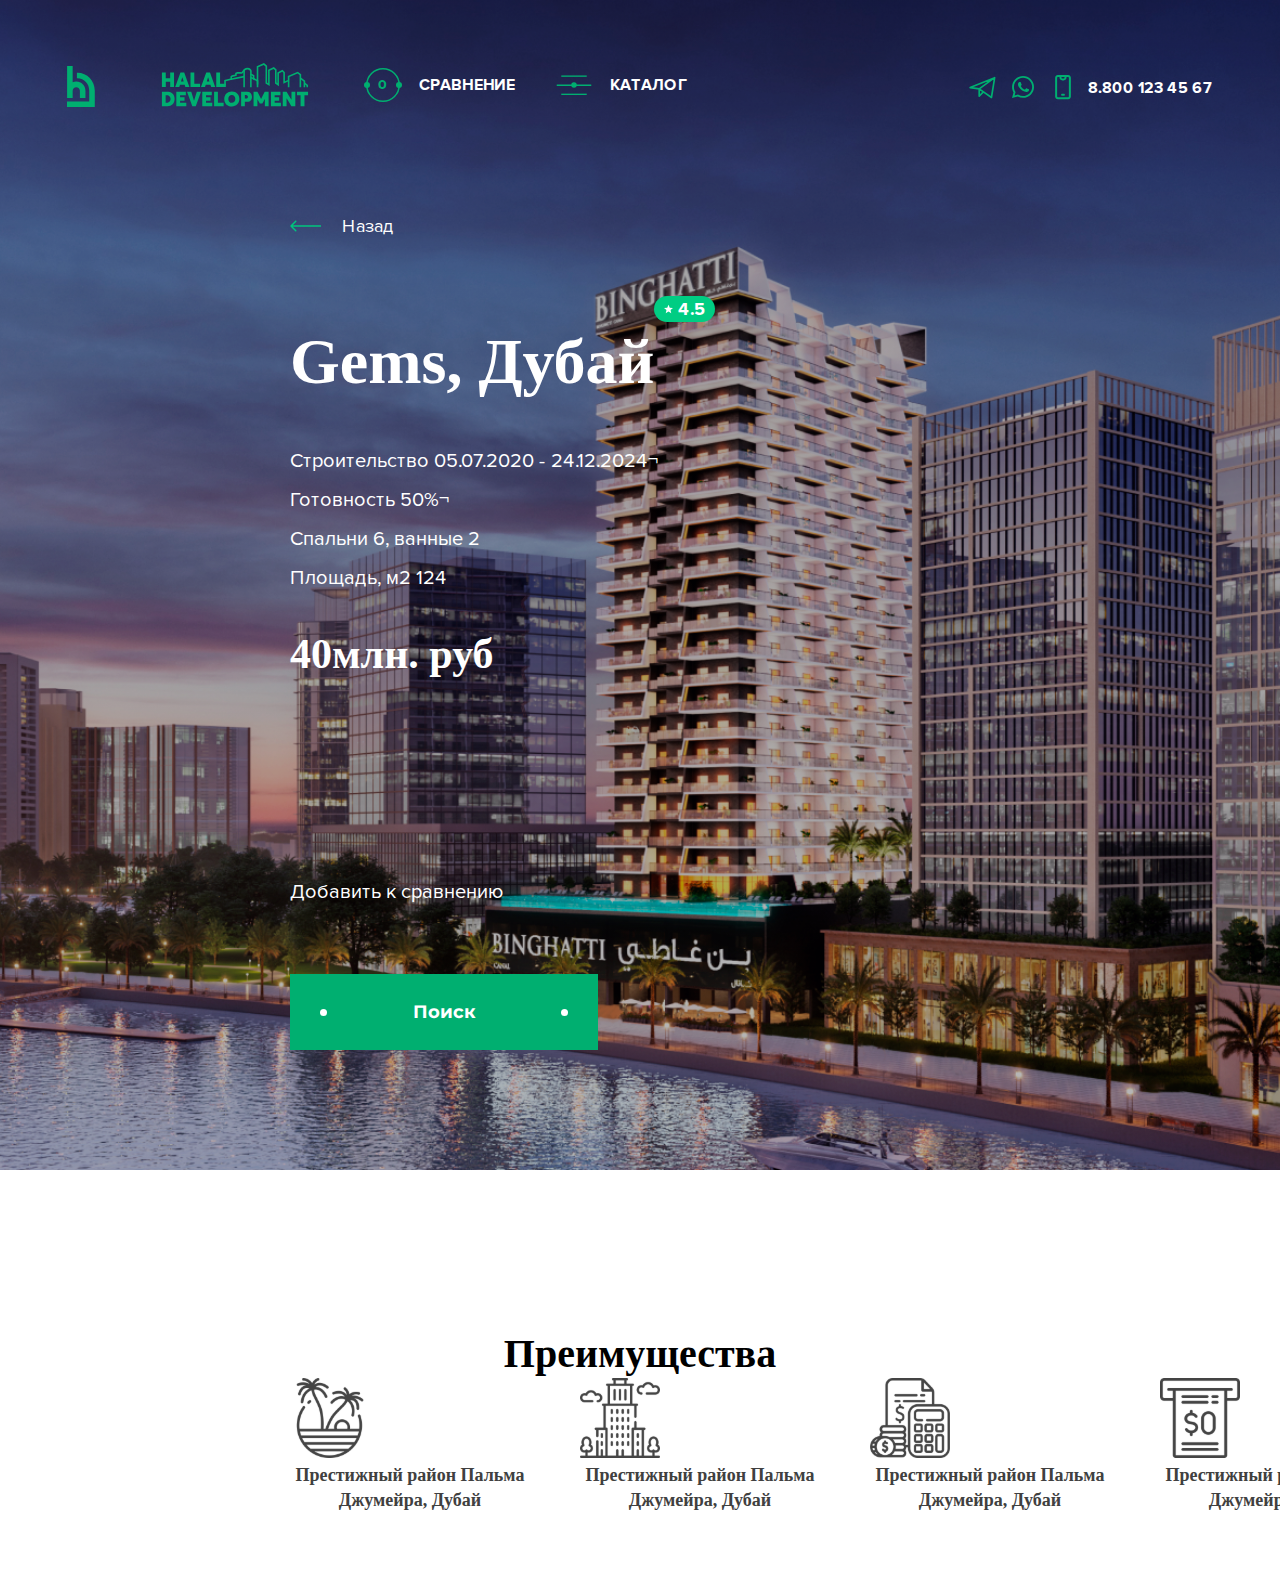
==== about.html @ 6671d0b5 "first commit" ====
<!DOCTYPE html>
<html lang="en">
<head>
    <meta charset="UTF-8"/>
    <meta http-equiv="X-UA-Compatible" content="IE=edge"/>
    <meta name="viewport" content="width=device-width, initial-scale=1.0"/>
    <link href="css/styles.css" rel="stylesheet" type="text/css"/>
    <title>Document</title>
</head>
<body>
<div class="mobile-filter move-4"></div>
<header id="top">
    <div class="top-mobile-header move-2"></div>
    <div class="header-content">
        <div class="header-content__left">
            <a href="#" class="logo-desktop">
                <svg>
                    <use xlink:href="images/sprite.svg#logo-desktop"></use>
                </svg>
            </a>
            <a href="#" class="logo-mobile">
                <svg>
                    <use xlink:href="images/sprite.svg#logo"></use>
                </svg>
            </a>

            <nav class="main-menu">
                <ul>
                    <li>
                        <a href="">
                            <span class="number">0</span>
                            <span class="icon">
                    <svg width="38px" height="38px">
                      <use xlink:href="images/sprite.svg#comparison-icon"></use>
                    </svg>
                  </span>
                            Сравнение
                        </a>
                    </li>
                    <li>
                        <a href="/catalog.html">
                  <span class="icon">
                    <svg width="38px" height="20px">
                      <use xlink:href="images/sprite.svg#catalog-icon"></use>
                    </svg>
                  </span>
                            Каталог
                        </a>
                    </li>
                </ul>
            </nav>
        </div>
        <div class="header-content__right move-1">
            <div class="header-content__selects">
                <div class="select select--custom">
                    <select class="select2">
                        <option selected>RUS</option>
                        <option>ENG</option>
                    </select>
                </div>
                <div class="select select--custom">
                    <select class="select2">
                        <option selected>€</option>
                        <option>₽</option>
                        <option>$</option>
                    </select>
                </div>
            </div>

            <div class="contacts-menu">
                <ul>
                    <li>
                        <a href="">
                  <span class="icon">
                    <svg>
                      <use xlink:href="images/sprite.svg#telegram-icon"></use>
                    </svg>
                  </span>
                        </a>
                    </li>
                    <li>
                        <a href="">
                  <span class="icon">
                    <svg>
                      <use xlink:href="images/sprite.svg#whatsapp-icon"></use>
                    </svg>
                  </span>
                        </a>
                    </li>
                    <li>
                        <a href="tel:">
                  <span class="icon icon--margin">
                    <svg>
                      <use xlink:href="images/sprite.svg#phone-icon"></use>
                    </svg>
                  </span>
                            8.800 123 45 67
                        </a>
                    </li>
                </ul>
            </div>
        </div>
    </div>
</header>

<section class="section section--filter bg-cover"
         style="background: url(images/about-bg.png) 50% 0% no-repeat; background-size: cover">

    <div class="container">
        <div class="wrapper">
            <div class="section-filter-content">
                <div class="flex">
                    <svg class="arrow-left" width="32" height="12" viewBox="0 0 32 12" fill="none"
                         xmlns="http://www.w3.org/2000/svg">
                        <path d="M0.471621 6.53033C0.178728 6.23743 0.178728 5.76256 0.471621 5.46967L5.24459 0.696697C5.53749 0.403804 6.01236 0.403804 6.30525 0.696697C6.59814 0.98959 6.59814 1.46446 6.30525 1.75736L2.06261 6L6.30525 10.2426C6.59814 10.5355 6.59814 11.0104 6.30525 11.3033C6.01236 11.5962 5.53748 11.5962 5.24459 11.3033L0.471621 6.53033ZM31.002 6.75L1.00195 6.75L1.00195 5.25L31.002 5.25L31.002 6.75Z"
                              fill="#00C57E"/>
                    </svg>
                    <h3 class="back">Назад</h3>
                </div>
                <div class="flex-group">
                    <div class="title--about"> Gems, Дубай</div>
                    <div class="flex bg-green">
                        <svg class="star-padding" width="15" height="14" viewBox="0 0 15 14" fill="none"
                             xmlns="http://www.w3.org/2000/svg">
                            <path d="M7.5 0L9.58587 4.92156L15 5.34752L10.875 8.81518L12.1353 14L7.5 11.2216L2.86475 14L4.125 8.81518L0 5.34752L5.41414 4.92156L7.5 0Z"
                                  fill="white"/>
                        </svg>
                        <h4 class="text-star">4.5</h4>
                    </div>
                </div>
                <div class="subtitle">

                    <h3 class="subtitle-text">Строительство 05.07.2020 - 24.12.2024¬</h3>
                    <h3 class="subtitle-text">Готовность 50%¬</h3>
                    <h3 class="subtitle-text">Спальни 6, ванные 2</h3>
                    <h3 class="subtitle-text pb-40">Площадь, м2 124</h3>
                    <div class="title--text">40млн. руб</div>
                </div>
                <h4 class="about-subtitle-text">Добавить к сравнению</h4>
                <button class="btn btn--desktop btn-size">Поиск</button>
            </div>
        </div>
    </div>
</section>

<div class="section">
    <div class="container">
        <h3 class="about-text">Преимущества</h3>
        <div class="wrapper-about">
            <div class="justify-between">
                <div class="center">
                    <img class="mr-210" src="./images/Group%20202.svg" alt="" width="80">
                    <h4 class="about-subtext">Престижный район Пальма Джумейра, Дубай</h4>

                </div>
                <div>
                <img src="./images/Group%20203.svg" alt="" widt="80">
                    <h4 class="about-subtext">Престижный район Пальма Джумейра, Дубай</h4>
                </div>
                <div>
                <img src="./images/Group%20204.svg" alt="" widt="80">
                    <h4 class="about-subtext">Престижный район Пальма Джумейра, Дубай</h4>
                </div>
                <div>
                <img src="./images/Group%20205.svg" alt="" widt="80">
                    <h4 class="about-subtext">Престижный район Пальма Джумейра, Дубай</h4>

                </div>
                <img src="./images/Group%20206.svg" alt="" widt="80">
            </div>

        </div>
    </div>
</div>
</body>
</html>
---- css/styles.css ----
@import url("https://fonts.googleapis.com/css2?family=Montserrat:wght@300;400;500;600;700&display=swap");
@import url(slick.css);
@font-face {
  font-family: 'Proxima Nova';
  src: url("../fonts/ProximaNova-Regular.woff2") format("woff2"), url("../fonts/ProximaNova-Regular.woff") format("woff");
  font-weight: 400;
  font-style: normal;
  font-display: swap;
}

@font-face {
  font-family: 'Proxima Nova';
  src: url("../fonts/ProximaNova-Bold.woff2") format("woff2"), url("../fonts/ProximaNova-Bold.woff") format("woff");
  font-weight: bold;
  font-style: normal;
  font-display: swap;
}

html,
body,
div,
span,
applet,
object,
iframe,
h1,
h2,
h3,
h4,
h5,
h6,
p,
blockquote,
pre,
a,
abbr,
acronym,
address,
big,
cite,
code,
del,
dfn,
em,
font,
img,
ins,
kbd,
q,
s,
samp,
small,
strike,
strong,
sub,
sup,
tt,
var,
b,
u,
i,
center,
dl,
dt,
dd,
ol,
ul,
li,
fieldset,
form,
label,
legend,
table,
caption,
tbody,
tfoot,
thead,
tr,
th,
td {
  margin: 0;
  padding: 0;
  border: 0;
  outline: 0;
  font-size: 100%;
  vertical-align: baseline;
  background: transparent;
}

a:hover,
a {
  text-decoration: none;
  cursor: pointer;
}

:focus {
  outline: 0;
}

ul {
  list-style-type: none;
}

* {
  margin: 0;
  padding: 0;
  outline: none;
  -webkit-tap-highlight-color: rgba(0, 0, 0, 0);
}

*,
*::before,
*::after {
  -webkit-box-sizing: border-box;
          box-sizing: border-box;
}

html {
  height: 100%;
}

body {
  font-family: "Proxima Nova", sans-serif;
  width: 100%;
  height: 100%;
  -webkit-overflow-scrolling: touch;
  color: #404040;
  -webkit-text-size-adjust: 100%;
  background: #fff;
  font-weight: normal;
  overflow-x: hidden;
}

.container {
  width: 100%;
  max-width: 1460px;
  padding: 0 30px;
  margin: 0 auto;
}

@media (max-width: 768px) {
  .container {
    padding: 0 20px;
  }
}

h1 {
  font-family: "Montserrat", sans-serif;
  font-weight: 700;
  font-size: 72px;
  line-height: 113%;
  letter-spacing: 0.02em;
  color: #FFFFFF;
  margin: 50px 0;
  letter-spacing: 0;
}

@media (max-width: 992px) {
  h1 {
    text-align: center;
  }
}

@media (max-width: 768px) {
  h1 {
    font-size: 34px;
    line-height: 120%;
    margin: 0 0 36px 0;
  }
}

@media (max-width: 992px) {
  h1 span {
    display: block;
  }
}

h2 {
  font-family: "Montserrat", sans-serif;
  font-weight: 700;
  font-size: 40px;
  color: #404040;
  margin-bottom: 70px;
  text-align: center;
  letter-spacing: 0.02em;
}

@media (max-width: 768px) {
  h2 {
    font-size: 20px;
    line-height: 120%;
    margin-bottom: 25px;
  }
}

.white {
  color: #fff !important;
}

.left {
  text-align: left;
}

@media (max-width: 768px) {
  .left {
    text-align: center;
  }
}

.section {
  position: relative;
  padding: 70px 0;
}

@media (max-width: 768px) {
  .section {
    padding: 30px 0;
  }
}

.section--form {
  padding: 0;
  margin-bottom: 100px;
}

@media (max-width: 992px) {
  .section--form {
    margin-bottom: 0;
  }
}

.section--filter {
  width: 100%;
  min-height: 100vh;
  padding: 0;
}

.section--filter h1 {
  margin-bottom: 312px;
}
.title--about{
  font-size: 64px;
  font-weight: 700;
  color: #ffffff;
  padding-bottom: 50px;
  padding-top: 29px;
  font-family: Georgia;
  margin-bottom: 0;
}
.flex-group{
  display: flex;
}

@media (max-width: 1600px) {
  .section--filter h1 {
    margin-bottom: 150px;
  }
}

@media (max-width: 992px) {
  .section--filter h1 {
    margin-bottom: 100px;
  }
}
.wrapper{
  margin-left: 260px;
}

.section--filter-small {
  min-height: auto;
  padding-top: 70px;
}

@media (max-width: 992px) {
  .section--filter-small {
    padding-top: 0;
  }
  .section--filter-small h1 {
    margin: 24px 0 58px 0;
  }
}

.section--filter-small .section-filter-content {
  min-height: auto;
  height: auto;
}

.section--filter:after {
  content: "";
  width: 100%;
  height: 100%;
  position: absolute;
  top: 0;
  left: 0;
  background: #070412;
  opacity: 0.1;
  z-index: 1;
}

.section--filter:before {
  content: "";
  width: 100%;
  height: 100%;
  position: absolute;
  top: 0;
  left: 0;
  background: -webkit-gradient(linear, left top, left bottom, from(rgba(0, 0, 0, 0.3)), to(rgba(0, 0, 0, 0.2)));
  background: linear-gradient(180deg, rgba(0, 0, 0, 0.3) 0%, rgba(0, 0, 0, 0.2) 100%);
  z-index: 2;
}

.section--investments {
  padding: 120px 0;
  background: url(../images/investments-bg.jpg) 50% 50% no-repeat;
  background-size: cover;
}

@media (max-width: 768px) {
  .section--investments {
    padding: 35px 0;
  }
}

.section--pb-small {
  padding-bottom: 35px !important;
}

.section--pt-none {
  padding-top: 0 !important;
}

.section-image {
  position: absolute;
  top: 0;
  left: 0;
  width: 100%;
  height: 100%;
  z-index: 0;
}

.section-image img {
  width: 100%;
}

.flex{
  display: flex;
  align-items:center;
}
.back{
  color: #fff;
  font-size:18px;
  font-weight:400;
  margin-left:20px;
  margin-bottom: 59px;
}
.arrow-left{
  margin-bottom: 60px;
}
.mb-12{
  margin-bottom: 12px;
}
.subtitle-text{
  font-size: 20px;
  padding-bottom: 15px;
  font-weight: 400;
  font-family: "Proxima Nova";
}
.subtitle{
  align-items: center;
  color: #ffffff;
}
.pb-40{
  padding-bottom: 40px;
}
.bg-green{
  background-color: #00CD83;
  width: 61px;
  height: 26px;
  border-radius: 50px;
}
.star-padding{
  margin-left: 10px;
  margin-top: 6px;
  margin-bottom: 6px;
  margin-right: 5px;
  /*margin: 6px 5px 6px 10px;*/
}
.about-subtitle-text{
  color: #ffffff;
  font-weight: 400;
  font-size: 20px;
  padding-top: 202px;
  font-family: "Proxima Nova";
}
.text-star{
  color:#fff;
  font-weight: 700;
  font-size: 18px;
  padding-right: 10px;
}

.title--text{
  font-size: 42px;
  font-weight: 700;
  font-family: Georgia;
  color: #ffffff;
}
@media (max-width: 768px) {
  .section-image img {
    height: 100%;
    -o-object-fit: cover;
       object-fit: cover;
  }
}

.top-mobile-header {
  display: none;
}

@media (max-width: 992px) {
  .top-mobile-header {
    display: block;
    background: #252322;
    height: 40px;
    padding: 0 20px;
  }
}

header {
  width: 100%;
  position: absolute;
  z-index: 9;
  padding: 63px 67px;
}

@media (max-width: 1200px) {
  header {
    padding: 30px 0;
  }
}

@media (max-width: 992px) {
  header {
    padding: 0;
  }
}

header .logo-desktop {
  display: block;
  margin-right: 55px;
}

@media (max-width: 1200px) {
  header .logo-desktop {
    margin-right: 20px;
  }
}

@media (max-width: 992px) {
  header .logo-desktop {
    display: none;
  }
}

header .logo-desktop svg {
  color: #00AF70;
  width: 242px;
  height: 44px;
  -webkit-transition: 0.5s;
  transition: 0.5s;
}

header .logo-desktop svg:hover {
  color: #03EA97;
}

header .logo-mobile {
  display: none;
}

@media (max-width: 992px) {
  header .logo-mobile {
    display: block;
    margin-right: 20px;
  }
}

@media (max-width: 768px) {
  header .logo-mobile {
    margin-right: 0;
  }
}

header .logo-mobile svg {
  color: #00AF70;
  width: 156px;
  height: 36px;
  -webkit-transition: 0.5s;
  transition: 0.5s;
}

header .logo-mobile svg:hover {
  color: #03EA97;
}

.header-content {
  display: -webkit-box;
  display: -ms-flexbox;
  display: flex;
  -webkit-box-pack: justify;
      -ms-flex-pack: justify;
          justify-content: space-between;
  -webkit-box-align: center;
      -ms-flex-align: center;
          align-items: center;
}

@media (max-width: 1200px) {
  .header-content {
    padding: 0 30px;
  }
}

@media (max-width: 992px) {
  .header-content {
    padding-top: 24px;
  }
}

@media (max-width: 768px) {
  .header-content {
    padding: 24px 20px;
  }
}

.header-content__selects {
  display: -webkit-box;
  display: -ms-flexbox;
  display: flex;
  -webkit-box-align: center;
      -ms-flex-align: center;
          align-items: center;
  margin-right: 40px;
}

@media (max-width: 1200px) {
  .header-content__selects {
    margin-right: 20px;
  }
}

@media (max-width: 992px) {
  .header-content__selects {
    margin-right: 0;
  }
}

.header-content__left {
  display: -webkit-box;
  display: -ms-flexbox;
  display: flex;
  -webkit-box-align: center;
      -ms-flex-align: center;
          align-items: center;
}

@media (max-width: 992px) {
  .header-content__left {
    width: 100%;
    -webkit-box-pack: justify;
        -ms-flex-pack: justify;
            justify-content: space-between;
  }
}

.header-content__right {
  display: -webkit-box;
  display: -ms-flexbox;
  display: flex;
  -webkit-box-align: center;
      -ms-flex-align: center;
          align-items: center;
}

@media (max-width: 992px) {
  .header-content__right {
    height: 40px;
    -webkit-box-pack: justify;
        -ms-flex-pack: justify;
            justify-content: space-between;
  }
}

.main-menu ul {
  display: -webkit-box;
  display: -ms-flexbox;
  display: flex;
  -webkit-box-align: center;
      -ms-flex-align: center;
          align-items: center;
}

.main-menu ul li {
  margin-right: 40px;
  margin-top: -5px;
}

@media (max-width: 1200px) {
  .main-menu ul li {
    margin-right: 20px;
  }
}

@media (max-width: 992px) {
  .main-menu ul li {
    margin-right: 0;
    margin-left: 20px;
  }
}

@media (max-width: 768px) {
  .main-menu ul li {
    margin-left: 23px;
  }
}

.main-menu ul li:hover a {
  color: #B5B5B5;
}

.main-menu ul li:hover a .icon svg {
  color: #03EA97;
}

.main-menu ul li:hover a .number {
  color: #03EA97;
}

.main-menu ul li a {
  position: relative;
  display: -webkit-box;
  display: -ms-flexbox;
  display: flex;
  -webkit-box-align: center;
      -ms-flex-align: center;
          align-items: center;
  font-weight: 700;
  font-size: 16px;
  color: #fff;
  text-transform: uppercase;
  -webkit-transition: 0.5s;
  transition: 0.5s;
  letter-spacing: 0.02em;
}

@media (max-width: 768px) {
  .main-menu ul li a {
    font-size: 0;
  }
}

.main-menu ul li a.active {
  color: #00C57E;
}

.main-menu ul li a .number {
  width: 38px;
  height: 38px;
  display: -webkit-box;
  display: -ms-flexbox;
  display: flex;
  -webkit-box-align: center;
      -ms-flex-align: center;
          align-items: center;
  -webkit-box-pack: center;
      -ms-flex-pack: center;
          justify-content: center;
  position: absolute;
  left: 0;
  top: 2px;
  font-weight: 700;
  font-size: 14px;
  color: #00AF70;
  -webkit-transition: 0.5s;
  transition: 0.5s;
}

.main-menu ul li a .icon {
  margin-right: 17px;
  position: relative;
  top: 2px;
}

@media (max-width: 768px) {
  .main-menu ul li a .icon {
    margin-right: 0px;
  }
}

.main-menu ul li a .icon svg {
  color: #00AF70;
  -webkit-transition: 0.5s;
  transition: 0.5s;
}

@media (max-width: 992px) {
  .contacts-menu {
    padding-top: 3px;
  }
}

.contacts-menu ul {
  display: -webkit-box;
  display: -ms-flexbox;
  display: flex;
  -webkit-box-align: center;
      -ms-flex-align: center;
          align-items: center;
}

.contacts-menu ul li {
  margin-left: 12px;
}

@media (max-width: 992px) {
  .contacts-menu ul li {
    margin-left: 13px;
  }
}

.contacts-menu ul li:hover a {
  color: #B5B5B5;
}

.contacts-menu ul li:hover a .icon svg {
  color: #03EA97;
}

.contacts-menu ul li a {
  display: -webkit-box;
  display: -ms-flexbox;
  display: flex;
  -webkit-box-align: center;
      -ms-flex-align: center;
          align-items: center;
  font-weight: 700;
  font-size: 16px;
  color: #fff;
  text-transform: uppercase;
  -webkit-transition: 0.5s;
  transition: 0.5s;
  white-space: nowrap;
}

.contacts-menu ul li a .icon {
  display: block;
  position: relative;
  top: 2px;
}

.contacts-menu ul li a .icon svg {
  color: #00AF70;
  -webkit-transition: 0.5s;
  transition: 0.5s;
  width: 28px;
  height: 28px;
}

@media (max-width: 992px) {
  .contacts-menu ul li a .icon svg {
    width: 20px;
    height: 20px;
  }
}

.contacts-menu ul li a .icon--margin {
  margin-right: 11px;
}

@media (max-width: 992px) {
  .contacts-menu ul li a .icon--margin {
    margin-right: 8px;
  }
}

.btn-center-mobile {
  display: none;
}

@media (max-width: 992px) {
  .btn-center-mobile {
    display: -webkit-box;
    display: -ms-flexbox;
    display: flex;
    -webkit-box-pack: center;
        -ms-flex-pack: center;
            justify-content: center;
  }
  .btn-center-mobile .btn {
    max-width: 305px;
    width: 100%;
  }
}

.btn {
  font-family: "Montserrat", sans-serif;
  font-weight: 700;
  font-size: 18px;
  color: #fff;
  height: 76px;
  background: #00AF70;
  cursor: pointer;
  display: -webkit-box;
  display: -ms-flexbox;
  display: flex;
  -webkit-box-align: center;
      -ms-flex-align: center;
          align-items: center;
  -webkit-box-pack: center;
      -ms-flex-pack: center;
          justify-content: center;
  border: 0;
  -webkit-transition: 0.5s;
  transition: 0.5s;
  position: relative;
  border-radius: 0;
  padding: 0 30px;
}

@media (max-width: 768px) {
  .btn {
    height: 56px;
    font-size: 16px;
  }
}

.btn--fixed {
  width: 250px;
}

.btn:after {
  content: "";
  width: 7px;
  height: 7px;
  background: #fff;
  position: absolute;
  right: 30px;
  top: calc(50% - 3.5px);
  border-radius: 50%;
}

.btn:before {
  content: "";
  width: 7px;
  height: 7px;
  background: #fff;
  position: absolute;
  left: 30px;
  top: calc(50% - 3.5px);
  border-radius: 50%;
}

.btn:hover {
  background: #00BC78;
}

#anchor-1 {
  position: relative;
  bottom: -200px;
}

.section-filter-content {
  display: -webkit-box;
  display: -ms-flexbox;
  display: flex;
  -webkit-box-orient: vertical;
  -webkit-box-direction: normal;
      -ms-flex-direction: column;
          flex-direction: column;
  min-height: 100vh;
  padding-bottom: 120px;
  padding-top: 215px;
  -webkit-box-sizing: border-box;
          box-sizing: border-box;
  position: relative;
  z-index: 8;
}

@media (max-width: 992px) {
  .section-filter-content {
    -webkit-box-pack: justify;
        -ms-flex-pack: justify;
            justify-content: space-between;
  }
}

@media (max-width: 768px) {
  .section-filter-content {
    padding-bottom: 35px;
  }
}

.filter-extended-link {
  position: absolute;
  bottom: -70px;
  width: 100%;
  display: -webkit-box !important;
  display: -ms-flexbox !important;
  display: flex !important;
  -webkit-box-align: center;
      -ms-flex-align: center;
          align-items: center;
  -webkit-box-pack: center;
      -ms-flex-pack: center;
          justify-content: center;
}

@media (max-width: 992px) {
  .filter-extended-link {
    position: relative;
    bottom: 0;
    padding: 30px 0;
  }
}

.filter-extended-link.open {
  display: none !important;
}

.filter-extended-link a {
  font-family: "Montserrat", sans-serif;
  display: -webkit-box;
  display: -ms-flexbox;
  display: flex;
  -webkit-box-align: center;
      -ms-flex-align: center;
          align-items: center;
  -webkit-box-pack: center;
      -ms-flex-pack: center;
          justify-content: center;
  font-weight: 400;
  font-size: 18px;
  color: #fff;
  cursor: pointer;
}

@media (max-width: 992px) {
  .filter-extended-link a {
    color: #00AF70;
  }
}

.filter-extended-link__number {
  width: 30px;
  height: 30px;
  border-radius: 50%;
  background: #00AF70;
  font-weight: 700;
  font-size: 14px;
  font-family: "Proxima Nova", sans-serif;
  color: #fff;
  margin-right: 15px;
  display: -webkit-box;
  display: -ms-flexbox;
  display: flex;
  -webkit-box-align: center;
      -ms-flex-align: center;
          align-items: center;
  -webkit-box-pack: center;
      -ms-flex-pack: center;
          justify-content: center;
}

@media (max-width: 992px) {
  .filter-extended-link__number {
    display: none;
  }
}

.filter-extended-link__arrow {
  margin-left: 15px;
}

@media (max-width: 992px) {
  .filter-extended-link__arrow {
    display: none;
  }
}

.filter-extended-link__arrow img {
  height: 12px;
}

.filter {
  position: relative;
  width: 100%;
  background: #F5F5F5;
}

@media (max-width: 992px) {
  .filter {
    display: none;
    position: absolute;
    top: 0;
    left: 0;
    width: 100%;
    background: #fff;
    height: auto;
    z-index: 99;
    min-height: 100vh;
    -webkit-box-shadow: 0 0 10px 6px rgba(0, 0, 0, 0.1);
            box-shadow: 0 0 10px 6px rgba(0, 0, 0, 0.1);
    padding-bottom: 96px;
  }
}

.filter .btn {
  position: absolute;
  right: 0;
  top: 0;
  min-width: 220px;
  width: 220px;
}

@media (max-width: 992px) {
  .filter.active {
    display: block;
  }
}

.filter.open {
  height: auto;
  -webkit-box-shadow: 0px 10px 20px rgba(0, 0, 0, 0.25);
          box-shadow: 0px 10px 20px rgba(0, 0, 0, 0.25);
}

.filter.open .filter-extended {
  display: block;
}

.filter.open .btn {
  top: auto;
  bottom: 0;
}

.filter.open .filter__row--main {
  padding-right: 0;
}

.filter__row {
  display: -webkit-box;
  display: -ms-flexbox;
  display: flex;
  width: 100%;
}

@media (max-width: 768px) {
  .filter__row {
    -webkit-box-orient: vertical;
    -webkit-box-direction: normal;
        -ms-flex-direction: column;
            flex-direction: column;
  }
}

.filter__row--main {
  padding-right: 220px;
}

@media (max-width: 992px) {
  .filter__row--main {
    padding-right: 0;
  }
}

.filter__row--border {
  border-top: 1px solid #E9E9E9;
}

@media (max-width: 992px) {
  .filter__row--border {
    border-top: 0;
  }
}

.filter__col {
  width: calc(100%/5);
  position: relative;
  height: 76px;
}

@media (max-width: 992px) {
  .filter__col {
    width: 100%;
    height: auto;
    min-height: auto;
  }
}

@media (max-width: 992px) {
  .filter__col--checkboxs {
    padding-top: 13px;
  }
}

.filter__col--sep-none::before {
  display: none;
}

.filter__col:before {
  content: "";
  width: 1px;
  height: 36px;
  top: 20px;
  right: 0;
  background: #E9E9E9;
  position: absolute;
  z-index: 2;
}

@media (max-width: 992px) {
  .filter__col:before {
    display: none;
  }
}

.filter__col:last-child:before {
  display: none !important;
}

.filter__bottom {
  display: -webkit-box;
  display: -ms-flexbox;
  display: flex;
  -webkit-box-align: center;
      -ms-flex-align: center;
          align-items: center;
  padding-left: 35px;
  height: 76px;
}

@media (max-width: 1200px) {
  .filter__bottom {
    padding-left: 15px;
  }
}

@media (max-width: 992px) {
  .filter__bottom {
    height: auto;
    padding-top: 23px;
    -webkit-box-pack: center;
        -ms-flex-pack: center;
            justify-content: center;
    padding-left: 0;
  }
}

.btn-search-mobile {
  display: none;
  position: absolute;
  width: 100%;
  left: 0;
  bottom: 0;
}

@media (max-width: 992px) {
  .btn-search-mobile {
    display: -webkit-box;
    display: -ms-flexbox;
    display: flex;
    -webkit-box-pack: center;
        -ms-flex-pack: center;
            justify-content: center;
    padding: 20px;
  }
}

.btn-search-mobile .btn {
  position: relative;
  top: 0;
  bottom: 0;
  max-width: 335px;
  width: 100%;
}

@media (max-width: 992px) {
  .btn--desktop {
    display: none !important;
  }
}

.filter-extended {
  display: none;
}

.filter-extended.open {
  display: block;
}

.filter-clear,
.filter-search-close {
  cursor: pointer;
  color: #00AF70;
  font-weight: 500;
  font-size: 18px;
  margin-right: 34px;
  -webkit-transition: 0.5s;
  transition: 0.5s;
}

@media (max-width: 992px) {
  .filter-clear,
  .filter-search-close {
    margin: 0;
  }
}

.filter-clear__mobile-text,
.filter-search-close__mobile-text {
  display: none;
}

@media (max-width: 992px) {
  .filter-clear__mobile-text,
  .filter-search-close__mobile-text {
    display: inline-block;
  }
}

.filter-clear:hover,
.filter-search-close:hover {
  color: #03EA97;
}

@media (max-width: 992px) {
  .filter-clear {
    display: none;
  }
}

.filter-range {
  position: relative;
  background-color: #F5F5F5;
}

@media (max-width: 992px) {
  .filter-range {
    background-color: #fff;
  }
}

.filter-range.active {
  -webkit-box-shadow: 0px 10px 20px rgba(0, 0, 0, 0.25);
          box-shadow: 0px 10px 20px rgba(0, 0, 0, 0.25);
  z-index: 9;
  top: -1px;
  background-color: #fff;
}

@media (max-width: 992px) {
  .filter-range.active {
    -webkit-box-shadow: none;
            box-shadow: none;
    top: 0;
  }
}

.filter-range.active .filter-range__dropdown {
  display: block;
}

.filter-range.active .filter-range__area {
  background: url(../images/filter-arrow-active.png) calc(100% - 35px) 50% no-repeat !important;
  background-size: 8px auto !important;
  padding-top: 1px;
  height: 77px;
}

@media (max-width: 1200px) {
  .filter-range.active .filter-range__area {
    background: url(../images/filter-arrow-active.png) calc(100% - 15px) 50% no-repeat !important;
    background-size: 8px auto !important;
  }
}

@media (max-width: 992px) {
  .filter-range.active .filter-range__area {
    padding-top: 0;
  }
}

.filter-range__area {
  font-family: "Proxima Nova", sans-serif;
  position: relative;
  cursor: pointer;
  background-color: transparent;
  border: none;
  outline: none;
  height: 76px;
  line-height: 76px;
  width: 100%;
  font-size: 16px;
  padding: 0 45px 0 35px;
  display: block;
  text-overflow: ellipsis;
  width: 100%;
  white-space: nowrap;
  overflow: hidden;
  background: url(../images/filter-arrow.png) calc(100% - 35px) 50% no-repeat;
  background-size: 8px auto;
  -webkit-transition: 0.5s;
  transition: 0.5s;
}

@media (max-width: 1200px) {
  .filter-range__area {
    background: url(../images/filter-arrow.png) calc(100% - 15px) 50% no-repeat !important;
    background-size: 8px auto !important;
    padding: 0 25px 0 15px;
  }
}

@media (max-width: 992px) {
  .filter-range__area {
    height: 57px;
    line-height: 57px;
    min-height: 57px;
    border-bottom: 1px solid #E9E9E9;
  }
}

.filter-range__dropdown {
  position: absolute;
  top: 100%;
  width: 100%;
  left: 0;
  background-color: #fff;
  padding: 30px 35px;
  z-index: 9;
  -webkit-box-shadow: 0px 16px 20px rgba(0, 0, 0, 0.25);
          box-shadow: 0px 16px 20px rgba(0, 0, 0, 0.25);
  display: none;
  border-top: 1px solid #E9E9E9;
}

@media (max-width: 1200px) {
  .filter-range__dropdown {
    padding: 30px 15px;
  }
}

@media (max-width: 992px) {
  .filter-range__dropdown {
    position: relative;
    top: 0;
    -webkit-box-shadow: none;
            box-shadow: none;
  }
}

.filter-range__item {
  display: -webkit-box;
  display: -ms-flexbox;
  display: flex;
  -webkit-box-align: center;
      -ms-flex-align: center;
          align-items: center;
  -webkit-box-pack: justify;
      -ms-flex-pack: justify;
          justify-content: space-between;
  height: 50px;
  margin-bottom: 10px;
}

.filter-range__item:last-child {
  margin-bottom: 0;
}

.filter-range__item label {
  font-weight: 400;
  font-size: 16px;
  color: #404040;
  margin: 0;
}

.filter-range__item input {
  width: calc(100% - 40px);
  border: 1px solid #EFEFEF;
  height: 50px;
  font-family: "Proxima Nova", sans-serif;
  padding: 0 20px;
  font-weight: 400;
  font-size: 16px;
  margin: 0;
  -webkit-box-sizing: border-box;
          box-sizing: border-box;
  -webkit-transition: 0.5s;
  transition: 0.5s;
}

.filter-range__item input:focus {
  border: 1px solid #03EA97;
  color: #404040;
  -webkit-box-shadow: none !important;
          box-shadow: none !important;
}

.filter-range__item input::-webkit-input-placeholder {
  color: #CACACA;
}

.filter-range__item input:-ms-input-placeholder {
  color: #CACACA;
}

.filter-range__item input::-ms-input-placeholder {
  color: #CACACA;
}

.filter-range__item input::placeholder {
  color: #CACACA;
}

.catalog-block {
  display: -webkit-box;
  display: -ms-flexbox;
  display: flex;
  -ms-flex-wrap: wrap;
      flex-wrap: wrap;
  -webkit-box-pack: justify;
      -ms-flex-pack: justify;
          justify-content: space-between;
  margin-bottom: 66px;
}

@media (max-width: 768px) {
  .catalog-block {
    margin: 0 0 35px 0;
  }
}

@media (max-width: 768px) {
  .catalog-block.mb-mobile-0 {
    margin: 0;
  }
}

.catalog-block .item {
  width: calc(100%/3 - 18px);
  margin-bottom: 27px;
}

@media (max-width: 992px) {
  .catalog-block .item {
    width: calc(100%/2 - 15px);
    margin-bottom: 20px;
  }
}

@media (max-width: 768px) {
  .catalog-block .item {
    width: 100%;
    margin-bottom: 10px;
  }
}

@media (min-width: 993px) {
  .catalog-block .item:nth-last-child(-n+3) {
    margin-bottom: 0;
  }
}

@media (min-width: 769px) {
  .catalog-block .item:nth-last-child(-n+2) {
    margin-bottom: 0;
  }
}

.catalog-block .item:last-child {
  margin-bottom: 0;
}

@media (min-width: 993px) {
  .catalog-block.wide .item {
    width: 100%;
    margin-bottom: 20px !important;
  }
}

.paginations {
  display: -webkit-box;
  display: -ms-flexbox;
  display: flex;
  -webkit-box-pack: center;
      -ms-flex-pack: center;
          justify-content: center;
}

@media (max-width: 566px) {
  .paginations a:nth-child(5) {
    display: none;
  }
  .paginations a:nth-child(6) {
    display: none;
  }
}

.paginations .prev {
  margin: 0 10px;
  width: 56px;
  height: 56px;
  display: -webkit-box;
  display: -ms-flexbox;
  display: flex;
  -webkit-box-pack: center;
      -ms-flex-pack: center;
          justify-content: center;
  -webkit-box-align: center;
      -ms-flex-align: center;
          align-items: center;
  border: 1px solid #00AF70;
  -webkit-transition: 0.5s;
  transition: 0.5s;
  position: relative;
  z-index: 9;
}

@media (max-width: 768px) {
  .paginations .prev {
    width: 48px;
    height: 48px;
    margin: 0 0 0 -1px;
  }
}

.paginations .prev svg {
  color: #00AF70;
  width: 20px;
  height: 10px;
  -webkit-transition: 0.5s;
  transition: 0.5s;
}

.paginations .prev:hover {
  background: #00AF70;
}

.paginations .prev:hover svg {
  color: #fff;
}

.paginations .page-item {
  margin: 0 10px;
  border: 1px solid #EFEFEF;
  width: 56px;
  height: 56px;
  display: -webkit-box;
  display: -ms-flexbox;
  display: flex;
  -webkit-box-pack: center;
      -ms-flex-pack: center;
          justify-content: center;
  -webkit-box-align: center;
      -ms-flex-align: center;
          align-items: center;
  -webkit-transition: 0.5s;
  transition: 0.5s;
  font-weight: 700;
  font-size: 18px;
  font-family: "Montserrat", sans-serif;
  color: #404040;
  position: relative;
}

@media (max-width: 768px) {
  .paginations .page-item {
    width: 48px;
    height: 48px;
    margin: 0 0 0 -1px;
    font-size: 16px;
  }
}

.paginations .page-item.active {
  border-color: #00AF70;
  color: #fff;
  background: #00AF70;
  z-index: 9;
}

.paginations .page-item:hover {
  color: #00AF70;
  border-color: #00AF70;
  z-index: 9;
}

.paginations .sep {
  margin: 0 10px;
  border: 1px solid #EFEFEF;
  width: 56px;
  height: 56px;
  display: -webkit-box;
  display: -ms-flexbox;
  display: flex;
  -webkit-box-pack: center;
      -ms-flex-pack: center;
          justify-content: center;
  -webkit-box-align: center;
      -ms-flex-align: center;
          align-items: center;
  font-weight: 700;
  font-size: 18px;
  color: #404040;
}

@media (max-width: 768px) {
  .paginations .sep {
    width: 48px;
    height: 48px;
    margin: 0 0 0 -1px;
  }
}

.paginations .next {
  margin: 0 10px;
  width: 56px;
  height: 56px;
  display: -webkit-box;
  display: -ms-flexbox;
  display: flex;
  -webkit-box-pack: center;
      -ms-flex-pack: center;
          justify-content: center;
  -webkit-box-align: center;
      -ms-flex-align: center;
          align-items: center;
  border: 1px solid #00AF70;
  -webkit-transition: 0.5s;
  transition: 0.5s;
  z-index: 9;
  position: relative;
}

@media (max-width: 768px) {
  .paginations .next {
    width: 48px;
    height: 48px;
    margin: 0 0 0 -1px;
  }
}

.paginations .next svg {
  color: #00AF70;
  width: 20px;
  height: 10px;
  -webkit-transform: rotate(-180deg);
          transform: rotate(-180deg);
  -webkit-transition: 0.5s;
  transition: 0.5s;
}

.paginations .next:hover {
  background: #00AF70;
}

.paginations .next:hover svg {
  color: #fff;
}

.catalog-slider {
  display: -webkit-box;
  display: -ms-flexbox;
  display: flex;
  -ms-flex-wrap: wrap;
      flex-wrap: wrap;
  -webkit-box-pack: justify;
      -ms-flex-pack: justify;
          justify-content: space-between;
  margin-bottom: 66px;
}

@media (max-width: 768px) {
  .catalog-slider {
    margin: 0 0 35px 0;
  }
}

@media (max-width: 768px) {
  .catalog-slider.mb-mobile-0 {
    margin: 0;
  }
}

.catalog-slider .item {
  width: calc(100%/3 - 18px);
  margin-bottom: 27px;
}

@media (max-width: 992px) {
  .catalog-slider .item {
    width: 100%;
    margin: 0;
  }
}

.catalog-slider .item:nth-last-child(-n+3) {
  margin-bottom: 0;
}

@media (max-width: 992px) {
  .catalog-slider .slick-slide {
    margin: 0 15px;
    padding: 5px 0;
  }
}

@media (max-width: 767px) {
  .catalog-slider .slick-slide {
    margin: 0 5px;
  }
}

.catalog-item {
  position: relative;
  width: 100%;
  background: #FFFFFF;
  -webkit-box-shadow: 0px 0px 30px rgba(0, 0, 0, 0.05);
          box-shadow: 0px 0px 30px rgba(0, 0, 0, 0.05);
}

@media (max-width: 992px) {
  .catalog-item {
    -webkit-box-shadow: 0px 0px 4px 2px rgba(0, 0, 0, 0.05);
            box-shadow: 0px 0px 4px 2px rgba(0, 0, 0, 0.05);
  }
}

@media (min-width: 993px) {
  .catalog-item.wide {
    display: -webkit-box;
    display: -ms-flexbox;
    display: flex;
    -webkit-box-align: center;
        -ms-flex-align: center;
            align-items: center;
  }
  .catalog-item.wide .catalog-item__image {
    width: 380px;
    height: 294px;
  }
  .catalog-item.wide .catalog-item__bottom {
    height: auto;
  }
  .catalog-item.wide .catalog-item__content {
    width: calc(100% - 380px);
    min-height: 294px;
    padding: 2px 0 0 60px;
    display: -webkit-box;
    display: -ms-flexbox;
    display: flex;
    -webkit-box-orient: vertical;
    -webkit-box-direction: normal;
        -ms-flex-direction: column;
            flex-direction: column;
    -webkit-box-pack: center;
        -ms-flex-pack: center;
            justify-content: center;
  }
  .catalog-item.wide .catalog-item__cost {
    margin-bottom: 17px;
  }
  .catalog-item.wide .catalog-item__information {
    max-width: 370px;
    width: 50%;
    margin-bottom: 0;
  }
  .catalog-item.wide .catalog-item__comparison {
    position: absolute;
    top: 114px;
    right: 60px;
    margin: 0;
  }
  .catalog-item.wide .catalog-item__contacts {
    position: absolute;
    top: 71px;
    right: 43px;
    margin: 0;
  }
  .catalog-item.wide .catalog-item__btn {
    width: 50px;
    height: 50px;
    position: absolute;
    right: 60px;
    bottom: 60px;
    margin: 0;
    background: #00AF70 url(../images/arrow-btn-short.svg) 50% 50% no-repeat;
  }
  .catalog-item.wide .catalog-item__btn:hover {
    background: #00BC78 url(../images/arrow-btn-short.svg) 50% 50% no-repeat;
  }
  .catalog-item.wide .catalog-item__btn img {
    display: none;
  }
}

.catalog-item__image {
  width: 100%;
  position: relative;
  height: 320px;
}

@media (max-width: 992px) {
  .catalog-item__image {
    height: 250px;
  }
}

.catalog-item__image img {
  width: 100%;
  height: 100%;
  -o-object-fit: cover;
     object-fit: cover;
}

.catalog-item__status {
  position: absolute;
  top: 18px;
  left: 18px;
  display: -webkit-box;
  display: -ms-flexbox;
  display: flex;
  -webkit-box-align: center;
      -ms-flex-align: center;
          align-items: center;
  font-weight: 700;
  font-size: 16px;
  color: #00CD83;
  z-index: 9;
}

.catalog-item__status .icon {
  position: relative;
  bottom: -2px;
  margin-right: 18px;
}

.catalog-item__status .icon img {
  width: 26px;
  height: 26px;
  -o-object-fit: contain;
     object-fit: contain;
}

.catalog-item__content {
  padding: 30px 40px 0 40px;
}

@media (max-width: 992px) {
  .catalog-item__content {
    padding: 17px 20px 0 20px;
  }
}

.catalog-item__title {
  font-family: "Montserrat", sans-serif;
  display: block;
  font-weight: 700;
  font-size: 24px;
  color: #100D05;
  margin-bottom: 12px;
}

@media (max-width: 992px) {
  .catalog-item__title {
    font-size: 20px;
    margin-bottom: 7px;
  }
}

.catalog-item__cost {
  display: -webkit-box;
  display: -ms-flexbox;
  display: flex;
  margin-bottom: 26px;
}

@media (max-width: 992px) {
  .catalog-item__cost {
    margin-bottom: 16px;
  }
}

.catalog-item__price {
  font-family: "Montserrat", sans-serif;
  font-weight: 600;
  font-size: 18px;
  color: #404040;
  margin-right: 6px;
}

.catalog-item__information li {
  font-weight: 400;
  font-size: 14px;
  color: #404040;
  margin-bottom: 8px;
  display: -webkit-box;
  display: -ms-flexbox;
  display: flex;
  -webkit-box-pack: justify;
      -ms-flex-pack: justify;
          justify-content: space-between;
}

.catalog-item__comparison {
  display: block;
  margin-bottom: 17px;
  padding-top: 3px;
}

@media (max-width: 992px) {
  .catalog-item__comparison {
    margin-bottom: 8px;
  }
}

.catalog-item__comparison.delete a {
  color: #E75E5E !important;
}

.catalog-item__comparison.delete a:hover {
  color: #cd2323 !important;
}

.catalog-item__comparison a {
  font-weight: 400;
  font-size: 14px;
  color: #00AF70;
  -webkit-transition: 0.5s;
  transition: 0.5s;
  cursor: pointer;
}

.catalog-item__comparison a:hover {
  color: #03EA97;
}

.catalog-item__bottom {
  display: -webkit-box;
  display: -ms-flexbox;
  display: flex;
  -webkit-box-align: center;
      -ms-flex-align: center;
          align-items: center;
  -webkit-box-pack: justify;
      -ms-flex-pack: justify;
          justify-content: space-between;
  height: 66px;
}

.catalog-item__contacts {
  display: -webkit-box;
  display: -ms-flexbox;
  display: flex;
  -webkit-box-align: center;
      -ms-flex-align: center;
          align-items: center;
}

.catalog-item__contact-item {
  margin-right: 16px;
  margin-top: -11px;
}

@media (max-width: 992px) {
  .catalog-item__contact-item {
    margin-right: 12px;
    margin-top: -17px;
  }
}

.catalog-item__contact-item svg {
  color: #00AF70;
  -webkit-transition: 0.5s;
  transition: 0.5s;
  width: 28px;
  height: 28px;
}

.catalog-item__contact-item svg:hover {
  color: #03EA97;
}

.catalog-item__btn {
  width: 66px;
  height: 66px;
  background: #00AF70;
  display: -webkit-box;
  display: -ms-flexbox;
  display: flex;
  -webkit-box-align: center;
      -ms-flex-align: center;
          align-items: center;
  -webkit-box-pack: center;
      -ms-flex-pack: center;
          justify-content: center;
  -webkit-transition: 0.5s;
  transition: 0.5s;
  margin-right: -40px;
}

.catalog-item__btn img {
  width: 22px;
}

@media (max-width: 992px) {
  .catalog-item__btn {
    margin-right: -20px;
  }
}

.catalog-item__btn:hover {
  background: #03EA97;
}

.section--about h2 {
  padding-top: 61px;
}

@media (max-width: 768px) {
  .section--about h2 {
    padding-top: 18px;
  }
}

@media (max-width: 1200px) {
  .about {
    width: calc(100% + 60px);
    margin: 0 -30px;
  }
}

@media (max-width: 768px) {
  .about {
    width: calc(100% + 40px);
    margin: 0 -20px -15px -20px;
  }
}

.about__text {
  width: 100%;
  max-width: 1072px;
  margin: -30px auto -210px;
  padding: 0px 126px 80px 126px;
  position: relative;
  background: #fff;
  z-index: 3;
}

@media (max-width: 1200px) {
  .about__text {
    width: calc(100% - 40px);
    margin: -30px auto -120px;
    padding: 25px 20px 30px 20px;
  }
}

.about__text p {
  font-weight: 400;
  font-size: 18px;
  line-height: 160%;
  color: #404040;
  margin-bottom: 30px;
  text-align: center;
}

@media (max-width: 768px) {
  .about__text p {
    font-size: 14px;
    line-height: 157%;
    margin-bottom: 23px;
  }
}

.about__text p:last-child {
  margin-bottom: 0;
}

.about__image {
  width: 100%;
  margin-bottom: 41px;
  min-height: 413px;
}

.about__image img {
  width: 100%;
}

@media (max-width: 768px) {
  .about__image img {
    height: 100%;
    min-height: 413px;
    -o-object-fit: cover;
       object-fit: cover;
  }
}

.content-contacts {
  display: -webkit-box;
  display: -ms-flexbox;
  display: flex;
  -webkit-box-align: center;
      -ms-flex-align: center;
          align-items: center;
  -webkit-box-pack: justify;
      -ms-flex-pack: justify;
          justify-content: space-between;
  margin-bottom: 66px;
}

@media (max-width: 1400px) {
  .content-contacts {
    -ms-flex-wrap: wrap;
        flex-wrap: wrap;
    -webkit-box-pack: center;
        -ms-flex-pack: center;
            justify-content: center;
  }
}

@media (max-width: 768px) {
  .content-contacts {
    margin-bottom: 41px;
  }
}

@media (max-width: 566px) {
  .content-contacts {
    -webkit-box-pack: justify;
        -ms-flex-pack: justify;
            justify-content: space-between;
  }
}

.content-contacts__title {
  font-weight: 600;
  font-size: 20px;
  letter-spacing: 0.02em;
}

@media (max-width: 1400px) {
  .content-contacts__title {
    width: 100%;
    margin-bottom: 20px;
    text-align: center;
  }
}

.mb-0 {
  margin-bottom: 0 !important;
}

.contact-item {
  padding: 0 35px 0 35px;
  height: 80px;
  display: -webkit-box;
  display: -ms-flexbox;
  display: flex;
  -webkit-box-align: center;
      -ms-flex-align: center;
          align-items: center;
  border-radius: 500px;
  background: #fff;
  -webkit-box-shadow: 0px 0px 30px rgba(0, 0, 0, 0.05);
          box-shadow: 0px 0px 30px rgba(0, 0, 0, 0.05);
  font-weight: 600;
  font-size: 18px;
  color: #404040;
  font-family: "Montserrat", sans-serif;
  -webkit-transition: 0.5s;
  transition: 0.5s;
  position: relative;
}

@media (max-width: 1400px) {
  .contact-item {
    margin: 0 10px 20px 10px;
  }
}

@media (max-width: 566px) {
  .contact-item {
    width: 100%;
    -webkit-box-pack: center;
        -ms-flex-pack: center;
            justify-content: center;
    margin-bottom: 10px;
  }
  .contact-item .icon {
    position: absolute;
    top: 20px;
    right: 28px;
  }
}

@media (max-width: 566px) {
  .contact-item--mobile-empty {
    width: calc(100%/2 - 5px);
    -webkit-box-pack: center;
        -ms-flex-pack: center;
            justify-content: center;
    font-size: 0;
    margin: 0 !important;
  }
  .contact-item--mobile-empty .icon {
    position: relative;
    top: 0;
    right: 0;
    margin-left: 0 !important;
  }
}

.contact-item:hover {
  background: #00AF70;
  color: #fff;
}

.contact-item:hover .icon svg {
  color: #fff;
}

.contact-item .icon {
  margin-left: 20px;
}

.contact-item .icon svg {
  color: #00AF70;
  -webkit-transition: 0.5s;
  transition: 0.5s;
  width: 42px;
  height: 42px;
  text-indent: 0;
}

.contact-item .icon svg:hover {
  color: #03EA97;
}

.investments {
  position: relative;
  padding: 100px 120px;
  border: 1px solid #00AF70;
  width: 100%;
  min-height: 598px;
}

@media (max-width: 768px) {
  .investments {
    min-height: 580px;
    padding: 45px 30px;
  }
}

.investments:before {
  content: "";
  width: 6px;
  height: 6px;
  border-radius: 50%;
  background: #00AF70;
  position: absolute;
  top: calc(50% - 3px);
  left: -4px;
}

.investments:after {
  content: "";
  width: 6px;
  height: 6px;
  border-radius: 50%;
  background: #00AF70;
  position: absolute;
  top: calc(50% - 3px);
  right: -4px;
}

.investments h2 {
  margin-bottom: 34px;
}

@media (max-width: 768px) {
  .investments h2 {
    font-size: 26px;
  }
}

.investments p {
  font-weight: 400;
  font-size: 16px;
  line-height: 160%;
  max-width: 600px;
  margin-bottom: 30px;
  color: #fff;
}

@media (max-width: 768px) {
  .investments p {
    text-align: center;
  }
}

.investments .btn {
  position: absolute;
  right: 0;
  bottom: 0;
}

@media (max-width: 566px) {
  .investments .btn {
    width: 100%;
  }
}

.form-block {
  padding: 126px 40px;
  background: url(../images/form-bg.jpg) 50% 50% no-repeat;
  background-size: cover;
  position: relative;
  width: 100%;
  max-width: 1400px;
  margin: 0 auto;
}

@media (max-width: 566px) {
  .form-block {
    padding: 35px 40px;
  }
}

.form-block:before {
  content: "";
  width: 100%;
  height: 100%;
  position: absolute;
  background: rgba(37, 37, 37, 0.5);
  top: 0;
  left: 0;
  z-index: 1;
}

.form-block__content {
  position: relative;
  z-index: 9;
  max-width: 980px;
  margin: 0 auto;
}

.form__row {
  display: -webkit-box;
  display: -ms-flexbox;
  display: flex;
  -webkit-box-pack: justify;
      -ms-flex-pack: justify;
          justify-content: space-between;
  margin-bottom: 47px;
}

@media (max-width: 768px) {
  .form__row {
    -webkit-box-orient: vertical;
    -webkit-box-direction: normal;
        -ms-flex-direction: column;
            flex-direction: column;
    margin-bottom: 0px;
  }
}

.form__col {
  width: calc(100%/2 - 10px);
}

@media (max-width: 768px) {
  .form__col {
    width: 100%;
  }
}

.form-group {
  margin-bottom: 20px;
  width: 100%;
  position: relative;
}

.form-group.error input,
.form-group.error textarea {
  border-color: #E75E5E;
  font-size: 12px;
  padding-top: 10px;
  background: #fff url(../images/error-icon.svg) calc(100% - 22px) 22px no-repeat !important;
  background-size: 26px 26px;
}

@media (max-width: 768px) {
  .form-group.error input,
  .form-group.error textarea {
    background: #fff url(../images/error-icon.svg) calc(100% - 15px) 15px no-repeat !important;
  }
}

.form-group.error .label-name {
  font-size: 16px !important;
  top: 12px !important;
}

.form-group.error input,
.form-group.error .label-name,
.form-group.error textarea {
  color: #E75E5E;
}

.form-group .label-name {
  position: absolute;
  top: 25px;
  left: 35px;
  width: 100%;
  height: 100%;
  pointer-events: none;
  -webkit-transition: 0.5s;
  transition: 0.5s;
  font-size: 16px;
  pointer-events: none;
}

@media (max-width: 768px) {
  .form-group .label-name {
    top: 20px;
    left: 0;
    width: 100%;
    text-align: center;
  }
}

.form-group .label-name.active {
  font-size: 12px;
  top: 10px;
}

.form-group input {
  width: 100%;
  height: 70px;
  border: 1px solid #fff;
  padding: 0 35px;
  background-color: #fff;
  font-weight: 400;
  font-size: 16px;
  font-family: "Proxima Nova", sans-serif;
  color: #404040;
  -webkit-transition: 0.5s;
  transition: 0.5s;
}

@media (max-width: 768px) {
  .form-group input {
    height: 60px;
    text-align: center;
  }
}

.form-group input:focus {
  border: 1px solid #00AF70;
}

.form-group input::-webkit-input-placeholder {
  color: #000;
}

.form-group input:-ms-input-placeholder {
  color: #000;
}

.form-group input::-ms-input-placeholder {
  color: #000;
}

.form-group input::placeholder {
  color: #000;
}

.form-group textarea {
  width: 100%;
  height: 250px;
  border: 1px solid #fff;
  padding: 24px 35px;
  background-color: #fff;
  font-weight: 400;
  font-size: 16px;
  font-family: "Proxima Nova", sans-serif;
  color: #404040;
  -webkit-transition: 0.5s;
  transition: 0.5s;
  min-height: 250px;
  resize: vertical;
}

@media (max-width: 768px) {
  .form-group textarea {
    height: 200px;
    min-height: 200px;
    text-align: center;
  }
}

.form-group textarea:focus {
  border: 1px solid #00AF70;
}

.form-group textarea::-webkit-input-placeholder {
  color: #000;
}

.form-group textarea:-ms-input-placeholder {
  color: #000;
}

.form-group textarea::-ms-input-placeholder {
  color: #000;
}

.form-group textarea::placeholder {
  color: #000;
}

.btn-center {
  display: -webkit-box;
  display: -ms-flexbox;
  display: flex;
  -webkit-box-pack: center;
      -ms-flex-pack: center;
          justify-content: center;
}

@media (max-width: 566px) {
  .btn-center .btn {
    width: 100%;
  }
}

footer {
  padding: 113px 0 119px 0;
  background: url(../images/footer-bg.jpg) 50% 50% no-repeat;
  background-size: cover;
  position: relative;
}

@media (max-width: 768px) {
  footer {
    padding: 20px 0;
  }
}

footer:after {
  content: "";
  width: 100%;
  height: 100%;
  position: absolute;
  top: 0;
  left: 0;
  background: #070412;
  opacity: 0.9;
  z-index: 1;
}

footer:before {
  content: "";
  width: 100%;
  height: 100%;
  position: absolute;
  top: 0;
  left: 0;
  background: -webkit-gradient(linear, left top, left bottom, from(#000000), color-stop(32.29%, rgba(0, 0, 0, 0)));
  background: linear-gradient(180deg, #000000 0%, rgba(0, 0, 0, 0) 32.29%);
  z-index: 2;
}

.footer-content {
  position: relative;
  z-index: 9;
  width: calc(100% - 40px);
  max-width: 450px;
  margin: 0 auto;
  padding: 80px 46px 50px 46px;
  border: 1px solid #00AF70;
  display: -webkit-box;
  display: -ms-flexbox;
  display: flex;
  -webkit-box-orient: vertical;
  -webkit-box-direction: normal;
      -ms-flex-direction: column;
          flex-direction: column;
  -webkit-box-pack: center;
      -ms-flex-pack: center;
          justify-content: center;
  -webkit-box-align: center;
      -ms-flex-align: center;
          align-items: center;
}

.footer-content:before {
  content: "";
  width: 6px;
  height: 6px;
  border-radius: 50%;
  background: #00AF70;
  position: absolute;
  top: calc(50% - 3px);
  left: -4px;
}

.footer-content:after {
  content: "";
  width: 6px;
  height: 6px;
  border-radius: 50%;
  background: #00AF70;
  position: absolute;
  top: calc(50% - 3px);
  right: -4px;
}

.footer-logo {
  margin-bottom: 73px;
}

.footer-logo img {
  width: 52px;
}

.footer-menu li {
  margin-bottom: 50px;
  text-align: center;
}

.footer-menu li:last-child {
  margin-bottom: 58px;
}

.footer-menu li a {
  font-weight: 700;
  font-size: 16px;
  color: #00AF70;
  -webkit-transition: 0.5s;
  transition: 0.5s;
  text-transform: uppercase;
  letter-spacing: 0.02em;
}

.footer-menu li a:hover {
  color: #03EA97;
}

.footer-menu li a.active {
  color: #fff;
}

.footer-contacts {
  display: -webkit-box;
  display: -ms-flexbox;
  display: flex;
  -webkit-box-align: center;
      -ms-flex-align: center;
          align-items: center;
  margin-bottom: 29px;
}

.footer-contacts__item {
  margin: 0 7px;
}

.footer-contacts__item svg {
  color: #00AF70;
  -webkit-transition: 0.5s;
  transition: 0.5s;
  width: 28px;
  height: 28px;
}

.footer-contacts__item svg:hover {
  color: #03EA97;
}

.footer-phone {
  margin-bottom: 40px;
}

.footer-phone a {
  font-weight: 700;
  font-size: 16px;
  color: #00AF70;
  -webkit-transition: 0.5s;
  transition: 0.5s;
}

.footer-phone a:hover {
  color: #03EA97;
}

.footer-adress {
  font-weight: 700;
  font-size: 16px;
  text-align: center;
  text-transform: uppercase;
  color: #00AF70;
}

.mobile-menu-head {
  display: none;
}

@media (max-width: 992px) {
  .mobile-menu-head {
    display: -webkit-box;
    display: -ms-flexbox;
    display: flex;
    -webkit-box-pack: justify;
        -ms-flex-pack: justify;
            justify-content: space-between;
    -webkit-box-align: center;
        -ms-flex-align: center;
            align-items: center;
    background: #fff;
    padding: 20px;
    border-bottom: 1px solid #E9E9E9;
  }
}

.mobile-menu-head__title {
  font-weight: 700;
  font-size: 26px;
  color: #100D05;
  font-family: "Montserrat", sans-serif;
}

.mobile-menu-head .logo-small img {
  height: 34px;
}

.mobile-menu-head .filter-close {
  display: block;
  height: 32px;
}

.mobile-menu-head .filter-close img {
  width: 32px;
  height: 32px;
}

.collections-objects-section {
  padding-bottom: 86px;
  margin-top: 9px;
}

@media (max-width: 992px) {
  .collections-objects-section {
    padding-bottom: 40px;
  }
}

.collections-objects-section__title {
  font-weight: 700;
  font-size: 24px;
  font-family: "Montserrat", sans-serif;
  text-align: center;
  margin-bottom: -13px;
  display: block;
}

@media (max-width: 992px) {
  .collections-objects-section__title {
    font-size: 20px;
  }
}

.collections-objects-section__title span {
  background: #fff;
  padding: 0 30px;
}

@media (max-width: 992px) {
  .collections-objects-section__title span {
    padding: 0 20px;
  }
}

.collections-objects {
  display: -webkit-box;
  display: -ms-flexbox;
  display: flex;
  -webkit-box-pack: justify;
      -ms-flex-pack: justify;
          justify-content: space-between;
  border: 1px solid #EFEFEF;
  padding: 70px 0px 50px 60px;
}

@media (max-width: 1200px) {
  .collections-objects {
    padding: 50px 30px;
  }
}

@media (max-width: 992px) {
  .collections-objects {
    -ms-flex-wrap: wrap;
        flex-wrap: wrap;
  }
}

@media (max-width: 768px) {
  .collections-objects {
    -webkit-box-orient: vertical;
    -webkit-box-direction: normal;
        -ms-flex-direction: column;
            flex-direction: column;
  }
}

.collections-objects ul {
  width: 100%;
  display: -webkit-box;
  display: -ms-flexbox;
  display: flex;
  -ms-flex-wrap: wrap;
      flex-wrap: wrap;
}

.collections-objects ul li {
  width: calc(100%/3);
  margin-bottom: 20px;
}

@media (max-width: 992px) {
  .collections-objects ul li {
    width: calc(100%/2);
  }
}

@media (max-width: 768px) {
  .collections-objects ul li {
    width: 100%;
  }
}

.collections-objects ul li a {
  font-weight: 700;
  font-size: 18px;
  color: #404040;
  -webkit-transition: 0.5s;
  transition: 0.5s;
}

@media (max-width: 1200px) {
  .collections-objects ul li a {
    font-size: 16px;
  }
}

.collections-objects ul li a:hover {
  color: #00AF70;
}

.collections-objects ul li span {
  color: #00AF70;
  margin-left: 5px;
  position: relative;
  display: inline-block;
  padding-right: 20px;
}

.collections-objects ul li span:before {
  content: "";
  width: 11px;
  height: 12px;
  background: url(../images/arrow-small.svg) 0 0 no-repeat;
  position: absolute;
  right: 0px;
  top: 5px;
}

.filter-menu {
  display: -webkit-box;
  display: -ms-flexbox;
  display: flex;
  -ms-flex-wrap: wrap;
      flex-wrap: wrap;
  margin-bottom: 103px;
  margin-top: -16px;
}

@media (max-width: 992px) {
  .filter-menu {
    -webkit-box-pack: center;
        -ms-flex-pack: center;
            justify-content: center;
  }
}

@media (max-width: 768px) {
  .filter-menu {
    margin-bottom: 46px;
  }
}

@media (max-width: 566px) {
  .filter-menu {
    -webkit-box-orient: vertical;
    -webkit-box-direction: normal;
        -ms-flex-direction: column;
            flex-direction: column;
    -webkit-box-align: center;
        -ms-flex-align: center;
            align-items: center;
  }
}

.filter-menu li {
  margin-bottom: 10px;
}

@media (max-width: 566px) {
  .filter-menu li {
    margin-bottom: 6px;
  }
}

.filter-menu a {
  font-weight: 400;
  font-size: 20px;
  height: 43px;
  line-height: 120%;
  color: #fff;
  letter-spacing: 0.01em;
  display: -webkit-inline-box;
  display: -ms-inline-flexbox;
  display: inline-flex;
  -webkit-box-align: center;
      -ms-flex-align: center;
          align-items: center;
  padding: 0 18px;
  border: 1px solid transparent;
  -webkit-transition: 0.5s;
  transition: 0.5s;
}

@media (max-width: 566px) {
  .filter-menu a {
    height: 38px;
    padding: 0 17px;
    font-size: 16px;
  }
}

.filter-menu a:hover {
  color: #03EA97;
}

.filter-menu a.active {
  border-color: #fff;
}

.filter-menu a.active:hover {
  color: #03EA97;
  border-color: #03EA97;
}

.slick-dots {
  text-align: center;
  padding-top: 8px;
  width: 100%;
  display: -webkit-box;
  display: -ms-flexbox;
  display: flex;
  -webkit-box-pack: center;
      -ms-flex-pack: center;
          justify-content: center;
}

.slick-dots li {
  display: inline-block;
  vertical-align: top;
  margin: 0 6px;
}
.btn-size{
  width: 308px;
  height: 76px;
  margin-top: 70px;
}
.bg-cover{
  background-size: cover;
}
.justify-between{
  display: flex;
  justify-content: space-between;
  align-items: center;
}
.wrapper-about{
  margin-left: 260px;
  margin-right: 260px;
}

.mr-210{
  margin-right: 210px;
}
/*@media (max-width: 1400px) {*/
/*  .wrapper-about {*/
/*    margin-left: 220px;*/
/*    margin-right: 220px;*/
/*  }*/
/*}*/
.center{
  text-align: center;
  justify-content: center;
}
.about-subtext{
  font-size: 18px;
  font-weight: 700;
  font-family: Georgia;
  line-height: 25px;
  width: 240px;
  height: 100%;
  text-align: center;
  margin-right: 50px;
}

@media (max-width: 1200px) {
  .wrapper-about {
    margin-left: 200px;
    margin-right: 200px;
  }
}



.about-text{
  color:#000000;
  margin: 0 auto;
  align-items: center;
  display: flex;
  justify-content: center;
  font-size: 40px;
  font-weight: 700;
  line-height: 48px;
  font-family: "Playfair Display";
  margin-top: 90px;
}
.slick-dots li button {
  width: 8px;
  height: 8px;
  border: none;
  cursor: pointer;
  border-radius: 50%;
  border: 0;
  -webkit-box-shadow: 0 0 0 0 transparent;
          box-shadow: 0 0 0 0 transparent;
  vertical-align: middle;
  color: #000;
  background-color: #EBEBEB;
  -webkit-transition: all .3s ease;
  transition: all .3s ease;
  opacity: .4;
  font-size: 0;
  text-indent: -9999px;
}

.slick-dots li button:focus {
  outline: none;
}

.slick-dots li button:hover {
  opacity: 1;
}

.slick-dots li.slick-active button {
  background: #00AF70;
  opacity: 1;
}

.slick-prev {
  position: absolute;
  left: 40px;
  top: calc(50% - 20px);
  background: rgba(206, 218, 228, 0.5) url(../images/arrow.svg) 50% 50% no-repeat;
  background-size: 20px 20px;
  z-index: 99;
  font-size: 0;
  width: 40px;
  height: 40px;
  border-radius: 50%;
  border: 0;
  color-adjust: pointer;
  cursor: pointer;
}

.slick-next {
  position: absolute;
  right: 40px;
  top: calc(50% - 20px);
  background: rgba(206, 218, 228, 0.5) url(../images/arrow.svg) 50% 50% no-repeat;
  background-size: 20px 20px;
  z-index: 99;
  font-size: 0;
  width: 40px;
  height: 40px;
  border-radius: 50%;
  border: 0;
  color-adjust: pointer;
  cursor: pointer;
  -webkit-transform: rotate(-180deg);
          transform: rotate(-180deg);
}

.catalog-head {
  display: -webkit-box;
  display: -ms-flexbox;
  display: flex;
  -webkit-box-align: center;
      -ms-flex-align: center;
          align-items: center;
  -webkit-box-pack: justify;
      -ms-flex-pack: justify;
          justify-content: space-between;
  margin-bottom: 48px;
  margin-top: -23px;
}

@media (max-width: 992px) {
  .catalog-head {
    display: none;
  }
}

.catalog-head__view {
  display: -webkit-box;
  display: -ms-flexbox;
  display: flex;
  -webkit-box-align: center;
      -ms-flex-align: center;
          align-items: center;
}

.view-item {
  font-weight: 700;
  font-size: 16px;
  line-height: 19px;
  letter-spacing: 0.04em;
  color: #404040;
  text-transform: uppercase;
  display: -webkit-box;
  display: -ms-flexbox;
  display: flex;
  -webkit-box-align: center;
      -ms-flex-align: center;
          align-items: center;
  margin-left: 40px;
  -webkit-transition: 0.5s;
  transition: 0.5s;
}

.view-item:hover {
  color: #00AF70;
}

.view-item.active .icon svg {
  color: #00AF70;
}

.view-item .icon {
  margin-left: 14px;
  position: relative;
  top: 3px;
}

.view-item .icon svg {
  color: #404040;
  -webkit-transition: 0.5s;
  transition: 0.5s;
}

.checkbox {
  width: 100%;
  height: 76px;
  display: -webkit-box;
  display: -ms-flexbox;
  display: flex;
  -webkit-box-align: center;
      -ms-flex-align: center;
          align-items: center;
  padding-left: 35px;
}

@media (max-width: 1200px) {
  .checkbox {
    padding-left: 15px;
  }
}

@media (max-width: 992px) {
  .checkbox {
    height: 24px;
    margin: 7px 0;
  }
}

.checkbox [type="checkbox"]:not(:checked), .checkbox [type="checkbox"]:checked {
  position: absolute;
  left: 0;
  opacity: 0.01;
}

.checkbox [type="checkbox"]:not(:checked) + label,
.checkbox [type="checkbox"]:checked + label {
  position: relative;
  font-weight: 400;
  font-size: 16px;
  color: #404040;
  cursor: pointer;
  padding-left: 34px;
}

.checkbox [type="checkbox"]:not(:checked) + label:before,
.checkbox [type="checkbox"]:checked + label:before {
  content: '';
  position: absolute;
  left: 0;
  top: -2px;
  width: 24px;
  height: 24px;
  border: 1px solid #00AF70;
  background: transparent;
  -webkit-transition: all .275s;
  transition: all .275s;
  -webkit-transform: none;
          transform: none;
  margin: 0;
}

.checkbox [type="checkbox"]:not(:checked) + label:after,
.checkbox [type="checkbox"]:checked + label:after {
  content: '';
  position: absolute;
  top: 4px;
  left: 6px;
  width: 12px;
  height: 12px;
  background: #00AF70;
  line-height: 0;
  -webkit-transition: all .2s;
  transition: all .2s;
  margin: 0;
}

.checkbox [type="checkbox"]:not(:checked) + label:after {
  opacity: 0;
}

.checkbox [type="checkbox"]:checked + label:after {
  opacity: 1;
  -webkit-transform: none;
          transform: none;
}

.select [type="checkbox"]:not(:checked),
.select [type="checkbox"]:checked {
  position: absolute;
  left: -9999px;
  opacity: 0;
}

select {
  display: none;
}

select.browser-default {
  display: block;
}

select {
  background-color: rgba(255, 255, 255, 0.9);
  width: 100%;
  padding: 5px;
  border: 1px solid #f2f2f2;
  border-radius: 2px;
  height: 3rem;
}

.select-label {
  position: absolute;
}

.select-wrapper {
  position: relative;
}

.select-wrapper + label {
  position: absolute;
  top: -14px;
  font-size: 0.8rem;
}

select:disabled {
  color: rgba(0, 0, 0, 0.3);
}

.select-wrapper i {
  color: rgba(0, 0, 0, 0.3);
}

.prefix ~ .select-wrapper {
  margin-left: 3rem;
  width: 92%;
  width: calc(100% - 3rem);
}

.prefix ~ label {
  margin-left: 3rem;
}

.select-dropdown li img {
  height: 40px;
  width: 40px;
  margin: 5px 15px;
  float: right;
}

.select-dropdown li.optgroup {
  border-top: 1px solid #eee;
}

.select-dropdown li.optgroup.selected > span {
  color: rgba(0, 0, 0, 0.7);
}

.select-dropdown li.optgroup > span {
  color: rgba(0, 0, 0, 0.4);
}

.select-dropdown li.optgroup ~ li.optgroup-option {
  padding-left: 1rem;
}

.filter__col .select-wrapper input.select-dropdown {
  font-family: "Proxima Nova", sans-serif;
  position: relative;
  cursor: pointer;
  background-color: transparent;
  border: none;
  outline: none;
  height: 76px;
  line-height: 76px;
  width: 100%;
  font-size: 16px;
  padding: 0 35px;
  display: block;
  text-overflow: ellipsis;
  width: 100%;
  background: #F5F5F5 url(../images/filter-arrow.png) calc(100% - 35px) 50% no-repeat;
  background-size: 8px auto;
}

@media (max-width: 1200px) {
  .filter__col .select-wrapper input.select-dropdown {
    padding: 0 15px;
    background: url(../images/filter-arrow.png) calc(100% - 15px) 50% no-repeat;
    background-size: 8px auto;
  }
}

@media (max-width: 992px) {
  .filter__col .select-wrapper input.select-dropdown {
    height: 57px;
    min-height: 57px;
    border-bottom: 1px solid #E9E9E9;
  }
}

.filter__col .select-wrapper input.select-dropdown.active {
  z-index: 9;
  background: #fff;
}

@media (max-width: 1200px) {
  .filter__col .select-wrapper input.select-dropdown.active {
    background: url(../images/filter-arrow-active.png) calc(100% - 15px) 50% no-repeat;
    background-size: 8px auto;
  }
}

@media (max-width: 992px) {
  .filter__col .select-wrapper input.select-dropdown.active {
    -webkit-box-shadow: none !important;
            box-shadow: none !important;
  }
}

.filter__col .dropdown-content {
  background-color: #fff;
  margin: 0;
  display: none;
  min-width: 100px;
  max-height: 650px;
  max-width: 100%;
  overflow-y: auto;
  opacity: 0;
  z-index: 999;
  will-change: width, height;
  -webkit-box-shadow: 0px 10px 20px rgba(0, 0, 0, 0.25);
          box-shadow: 0px 10px 20px rgba(0, 0, 0, 0.25);
  position: absolute;
  top: -1px !important;
}

@media (max-width: 992px) {
  .filter__col .dropdown-content {
    -webkit-box-shadow: none !important;
            box-shadow: none !important;
    position: relative !important;
    padding-top: 10px !important;
  }
}

.filter__col .select-dropdown li.disabled {
  height: 78px;
  line-height: 67px !important;
  font-size: 16px;
  color: #404040;
  background: url(../images/filter-arrow-active.png) calc(100% - 35px) 50% no-repeat;
  background-size: 8px auto;
  border-bottom: 1px solid #E9E9E9;
  margin-bottom: 15px;
}

@media (max-width: 1200px) {
  .filter__col .select-dropdown li.disabled {
    background: url(../images/filter-arrow-active.png) calc(100% - 15px) 50% no-repeat;
    background-size: 8px auto;
  }
}

@media (max-width: 992px) {
  .filter__col .select-dropdown li.disabled {
    display: none;
  }
}

.filter__col .select-dropdown li.disabled span {
  background: #fff !important;
  color: #404040 !important;
}

.select-wrapper span.caret {
  display: none;
}

.filter__col .dropdown-content {
  padding: 0 0 15px 0;
}

.dropdown-content li {
  font-weight: 400;
  font-size: 16px;
  color: #404040;
  font-family: "Proxima Nova", sans-serif;
  padding: 5px 0;
  cursor: pointer;
}

.dropdown-content li:hover {
  background: #00AF70;
  color: #fff;
}

.dropdown-content li:hover span {
  color: #fff;
}

.dropdown-content li span {
  padding-left: 35px;
  cursor: pointer;
}

@media (max-width: 1200px) {
  .dropdown-content li span {
    padding-left: 15px;
  }
}

.dropdown-content li.active,
.dropdown-content li.selected,
.dropdown-content li.active.selected {
  background-color: #00AF70;
  color: #fff !important;
}

.dropdown-content li.active > a,
.dropdown-content li.selected > a,
.dropdown-content li.active > span,
.dropdown-content li.selected > span {
  background-color: #00AF70;
  color: #fff !important;
}

.dropdown-content li > a,
.dropdown-content li > span {
  color: #404040;
}

.dropdown-content li > span > label {
  display: none;
}

.select--valuta .dropdown-content {
  background-color: #fff;
  margin: 0;
  display: none;
  min-width: 54px;
  width: 54px;
  max-height: auto;
  max-width: 100%;
  overflow-y: auto;
  opacity: 0;
  position: absolute !important;
  z-index: 999;
  will-change: width, height;
  top: 100% !important;
  -webkit-box-shadow: none;
          box-shadow: none;
  border-radius: 0 0 4px 4px;
  border: 1px solid #00AF70;
  border-top: 0;
}

.select--valuta .select-wrapper input.select-dropdown {
  font-family: "Proxima Nova", sans-serif;
  position: relative;
  cursor: pointer;
  background-color: transparent;
  border: none;
  outline: none;
  height: 22px;
  line-height: 22px;
  min-height: 22px !important;
  width: 54px;
  font-size: 16px;
  padding: 0 6px;
  font-weight: 600;
  display: block;
  text-overflow: ellipsis;
  background: url(../images/arrow-valuta.svg) calc(100% - 3px) 50% no-repeat;
  background-size: 5px auto;
  color: #00AF70;
  border: 1px solid #00AF70;
  border-radius: 4px;
}

.select--valuta .select-wrapper input.select-dropdown.active {
  -webkit-box-shadow: none;
          box-shadow: none;
  z-index: 9;
  background: url(../images/arrow-valuta.svg) calc(100% - 3px) 50% no-repeat;
  border-radius: 4px 4px 0 0;
  border-bottom-color: transparent;
  background-size: 5px auto;
}

.select--valuta .dropdown-content li {
  font-weight: 600;
  font-size: 16px;
  color: #00AF70;
  font-family: "Proxima Nova", sans-serif;
  padding: 2px 0;
}

.select--valuta .dropdown-content li:hover {
  background: #00AF70;
  color: #fff;
}

.select--valuta .dropdown-content li:hover span {
  color: #fff;
}

.select--valuta .dropdown-content li span {
  padding-left: 6px;
}

.select--valuta .dropdown-content li.active,
.select--valuta .dropdown-content li.selected,
.select--valuta .dropdown-content li.active.selected {
  background-color: #00AF70;
  color: #fff !important;
}

.select--valuta .dropdown-content li.active > a,
.select--valuta .dropdown-content li.selected > a,
.select--valuta .dropdown-content li.active > span,
.select--valuta .dropdown-content li.selected > span {
  background-color: #00AF70;
  color: #fff !important;
}

.select--custom {
  margin-right: 22px;
}

@media (max-width: 1200px) {
  .select--custom {
    margin-right: 12px;
  }
}

@media (max-width: 992px) {
  .select--custom {
    margin-right: 12px;
  }
}

.select--custom:last-child {
  margin-right: 0;
}

.select--custom:last-child .dropdown-content {
  width: 35px !important;
  min-width: 35px !important;
}

.select--custom:last-child .select-wrapper input.select-dropdown {
  width: 32px !important;
  min-width: 32px !important;
}

.select--custom .dropdown-content {
  background-color: transparent;
  margin: 0;
  display: none;
  min-width: 52px;
  width: 52px;
  max-height: auto;
  max-width: auto;
  overflow-y: auto;
  opacity: 0;
  position: absolute !important;
  z-index: 999;
  will-change: width, height;
  top: 100% !important;
  -webkit-box-shadow: none;
          box-shadow: none;
  border: 0;
  border-top: 0;
}

@media (max-width: 992px) {
  .select--custom .dropdown-content {
    top: 35px !important;
  }
}

.select--custom .select-wrapper input.select-dropdown {
  font-family: "Proxima Nova", sans-serif;
  position: relative;
  cursor: pointer;
  background-color: transparent;
  border: none;
  outline: none;
  height: 14px;
  line-height: 14px;
  width: 52px;
  font-size: 16px;
  padding: 0 20px 0 0;
  font-weight: 600;
  display: block;
  text-overflow: inherit;
  background: url(../images/arrow-top-select.svg) 100% 50% no-repeat;
  background-size: 12px auto;
  color: #fff;
  border: 0;
  border-radius: 0;
}

.select--custom .select-wrapper input.select-dropdown.active {
  -webkit-box-shadow: none;
          box-shadow: none;
  z-index: 9;
  background: url(../images/arrow-top-select-hover.svg) 100% 50% no-repeat;
  border-radius: 0;
  border-bottom-color: transparent;
  background-size: 12px auto;
}

.select--custom .dropdown-content li {
  font-weight: 600;
  font-size: 16px;
  color: #fff;
  font-family: "Proxima Nova", sans-serif;
  padding: 10px 0;
}

.select--custom .dropdown-content li:first-child {
  padding-top: 20px;
}

.select--custom .dropdown-content li:hover {
  background: transparent;
  color: #fff;
}

.select--custom .dropdown-content li:hover span {
  color: #fff;
}

.select--custom .dropdown-content li span {
  padding-left: 0px;
  color: #fff;
}

.select--custom .dropdown-content li.active,
.select--custom .dropdown-content li.selected,
.select--custom .dropdown-content li.active.selected {
  background-color: transparent;
  color: #B5B5B5 !important;
}

.select--custom .dropdown-content li.active > a,
.select--custom .dropdown-content li.selected > a,
.select--custom .dropdown-content li.active > span,
.select--custom .dropdown-content li.selected > span {
  background-color: transparent;
  color: #B5B5B5 !important;
}

.select--catalog {
  margin-right: 0px;
  margin-left: -20px;
}

@media (max-width: 1200px) {
  .select--catalog {
    margin-right: 0px;
  }
}

@media (max-width: 992px) {
  .select--catalog {
    margin-right: 0px;
  }
}

.select--catalog .dropdown-content {
  background-color: #fff;
  margin: 0;
  display: none;
  min-width: 250px;
  width: 250px;
  max-height: auto;
  max-width: auto;
  overflow-y: auto;
  opacity: 0;
  position: absolute !important;
  z-index: 999;
  will-change: width, height;
  top: 100% !important;
  -webkit-box-shadow: 0px 5px 6px 3px rgba(0, 0, 0, 0.1);
          box-shadow: 0px 5px 6px 3px rgba(0, 0, 0, 0.1);
  border: 0;
  border-top: 0;
  padding: 10px 20px;
  border-top: 1px solid #E9E9E9;
}

@media (max-width: 992px) {
  .select--catalog .dropdown-content {
    top: 100% !important;
  }
}

.select--catalog .select-wrapper input.select-dropdown {
  font-family: "Proxima Nova", sans-serif;
  position: relative;
  cursor: pointer;
  background-color: transparent;
  border: none;
  outline: none;
  font-weight: 700;
  font-size: 16px;
  text-transform: uppercase;
  width: 250px;
  font-size: 16px;
  height: 60px;
  padding: 0 20px;
  font-weight: 600;
  display: block;
  text-overflow: inherit;
  background: url(../images/arrow-top-select.svg) calc(100% - 10px) calc(50% - 2px) no-repeat;
  background-size: 12px auto;
  color: #404040;
  border: 0;
  border-radius: 0;
}

.select--catalog .select-wrapper input.select-dropdown.active {
  -webkit-box-shadow: none;
          box-shadow: none;
  z-index: 9;
  background: url(../images/arrow-top-select-hover.svg) calc(100% - 10px) calc(50% - 2px) no-repeat;
  border-radius: 0;
  border-bottom-color: transparent;
  background-size: 12px auto;
  -webkit-box-shadow: 0px -1px 6px 3px rgba(0, 0, 0, 0.1);
          box-shadow: 0px -1px 6px 3px rgba(0, 0, 0, 0.1);
}

.select--catalog .dropdown-content li {
  font-weight: 700;
  font-size: 16px;
  color: #404040;
  font-family: "Proxima Nova", sans-serif;
  padding: 10px 0;
  text-transform: uppercase;
}

.select--catalog .dropdown-content li:hover {
  background: transparent;
  color: #03EA97;
}

.select--catalog .dropdown-content li:hover span {
  color: #03EA97;
}

.select--catalog .dropdown-content li span {
  padding-left: 0px;
  color: #404040;
  -webkit-transition: 0.5s;
  transition: 0.5s;
}

.select--catalog .dropdown-content li.active,
.select--catalog .dropdown-content li.selected,
.select--catalog .dropdown-content li.active.selected {
  background-color: transparent;
  color: #03EA97 !important;
}

.select--catalog .dropdown-content li.active > a,
.select--catalog .dropdown-content li.selected > a,
.select--catalog .dropdown-content li.active > span,
.select--catalog .dropdown-content li.selected > span {
  background-color: transparent;
  color: #03EA97 !important;
}
/*# sourceMappingURL=styles.css.map */
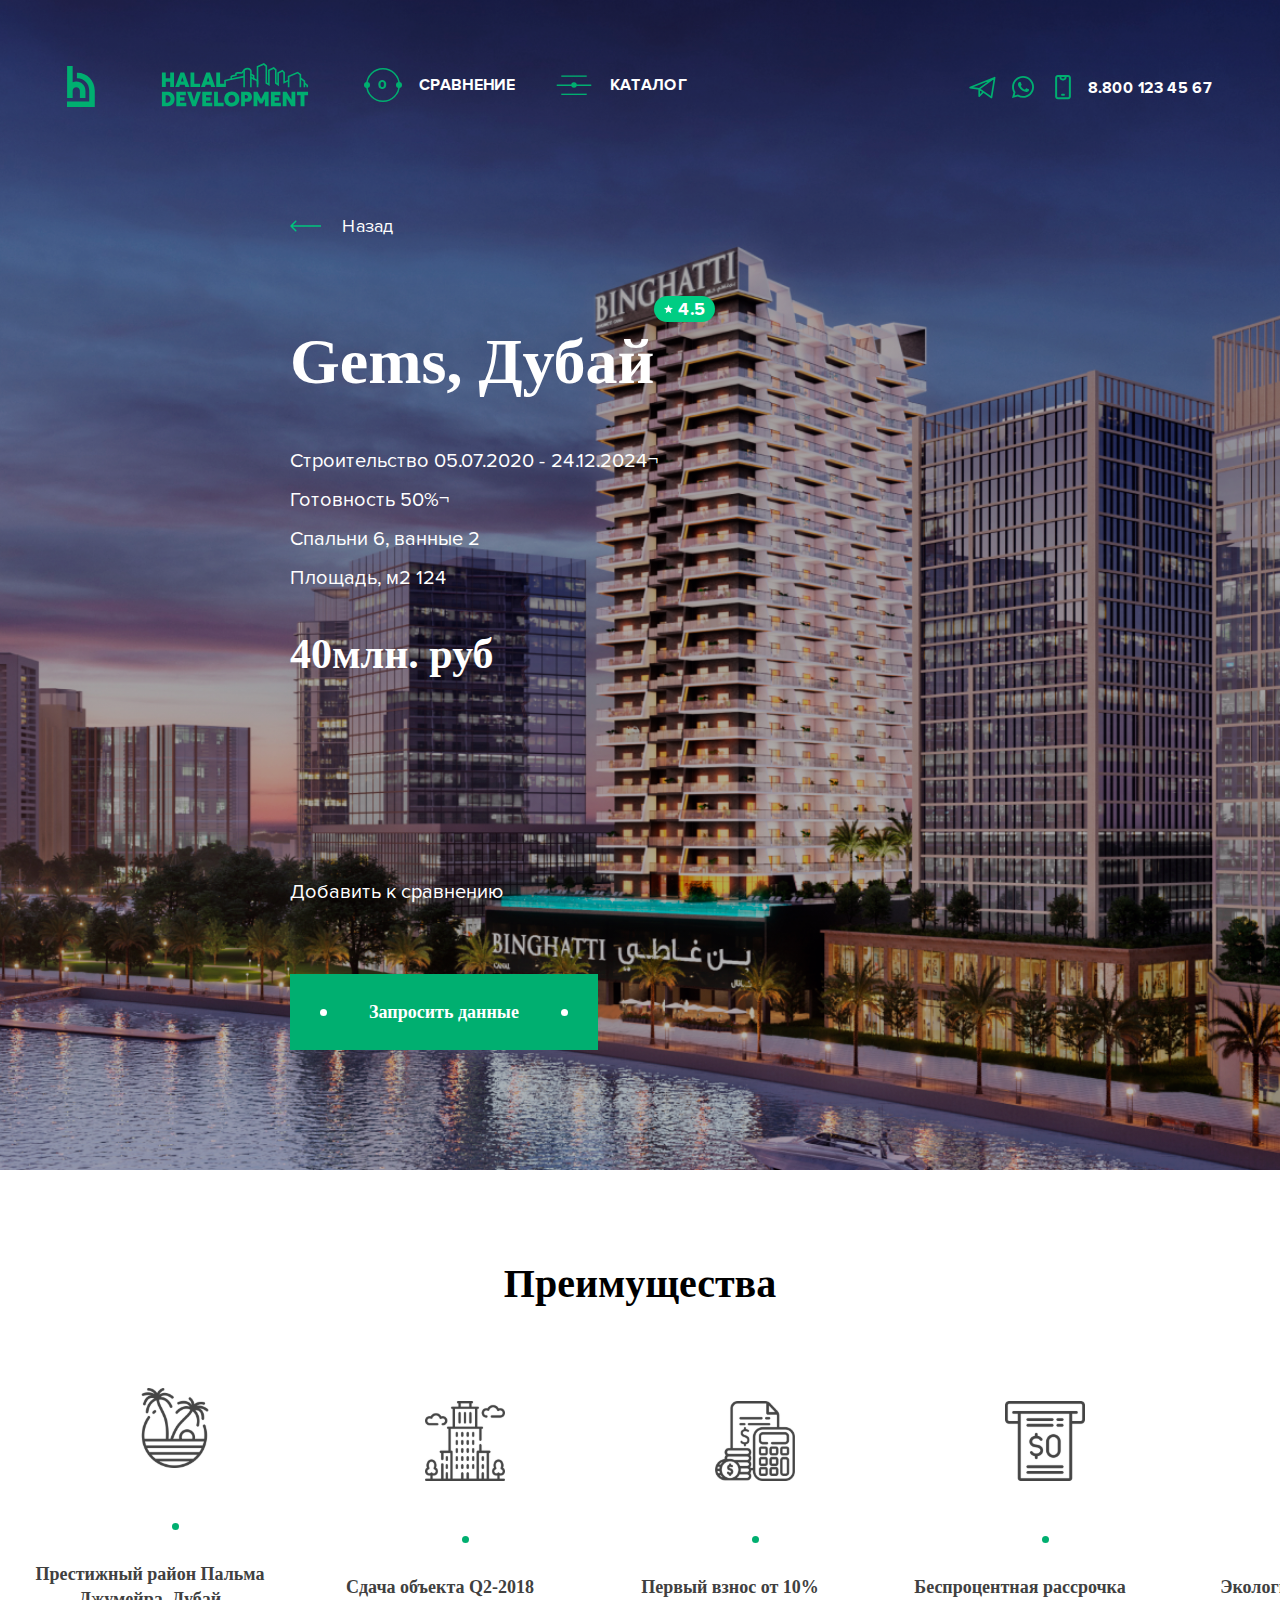
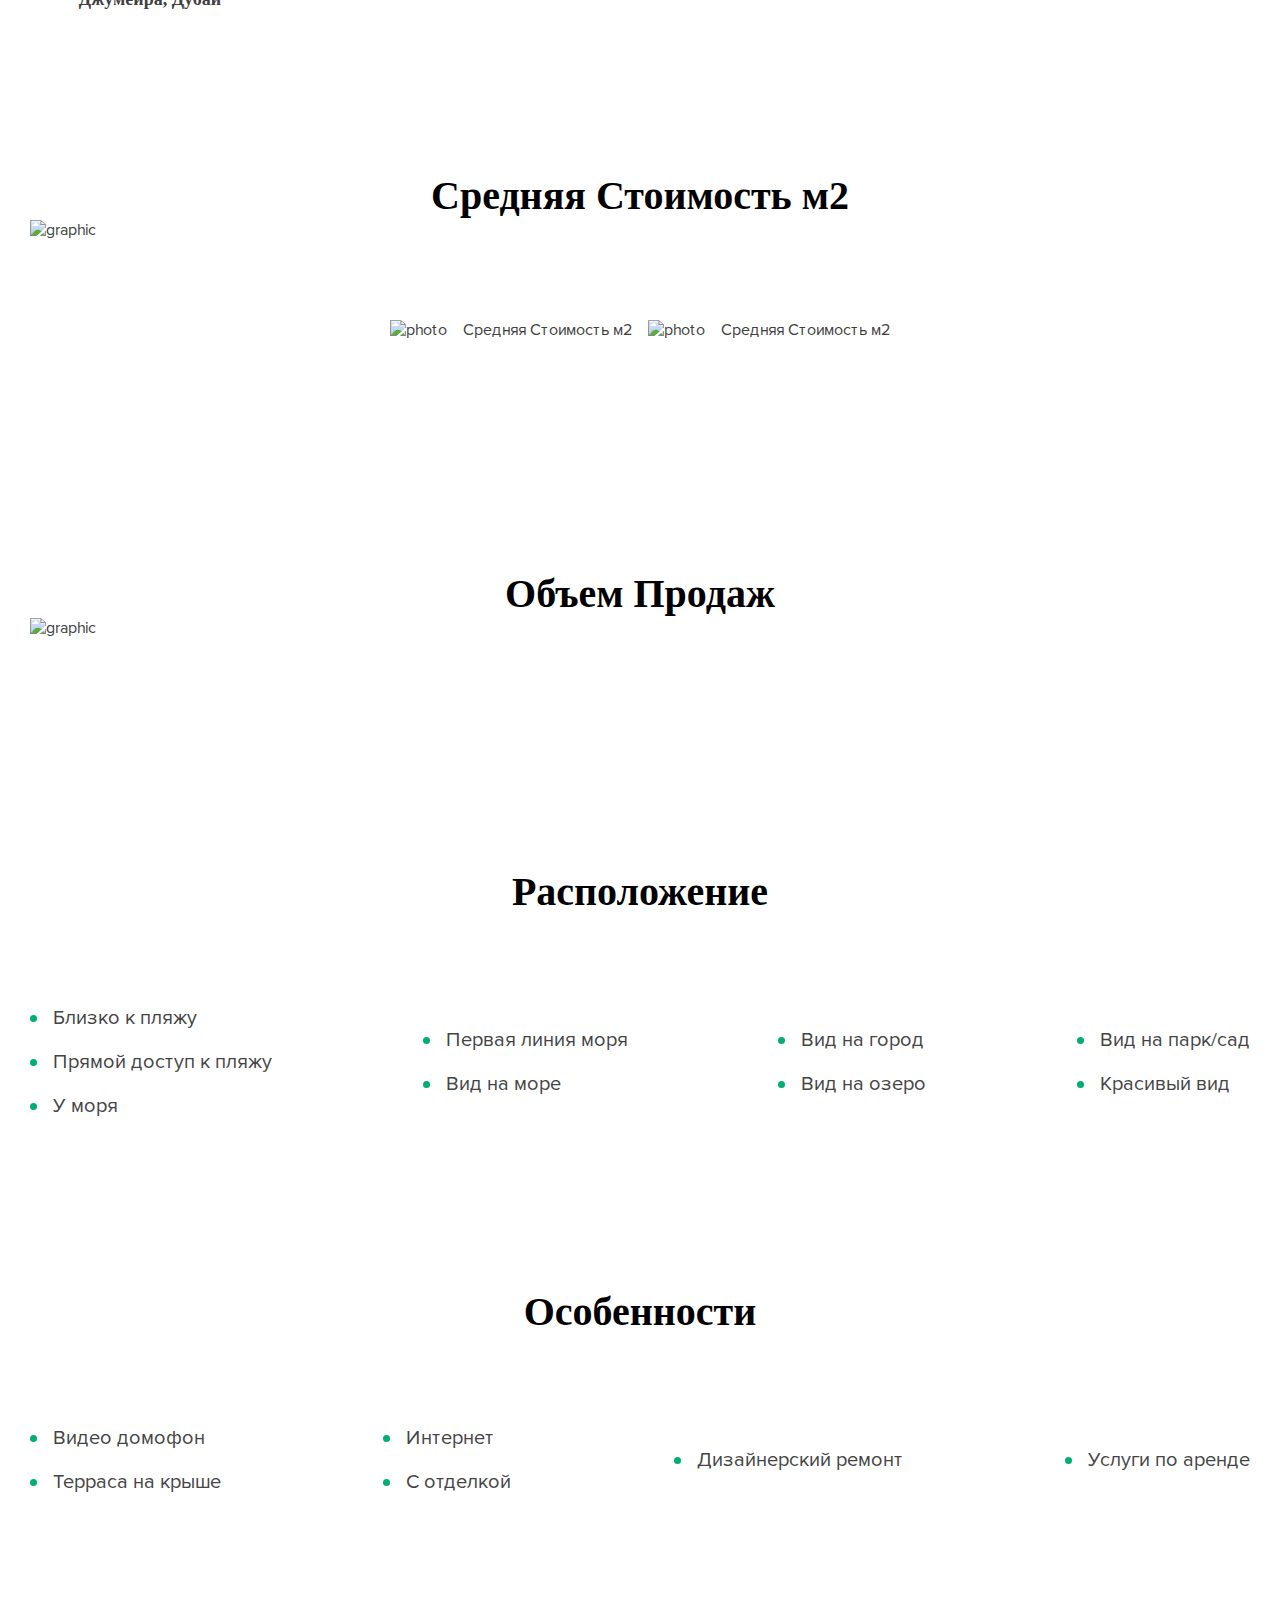
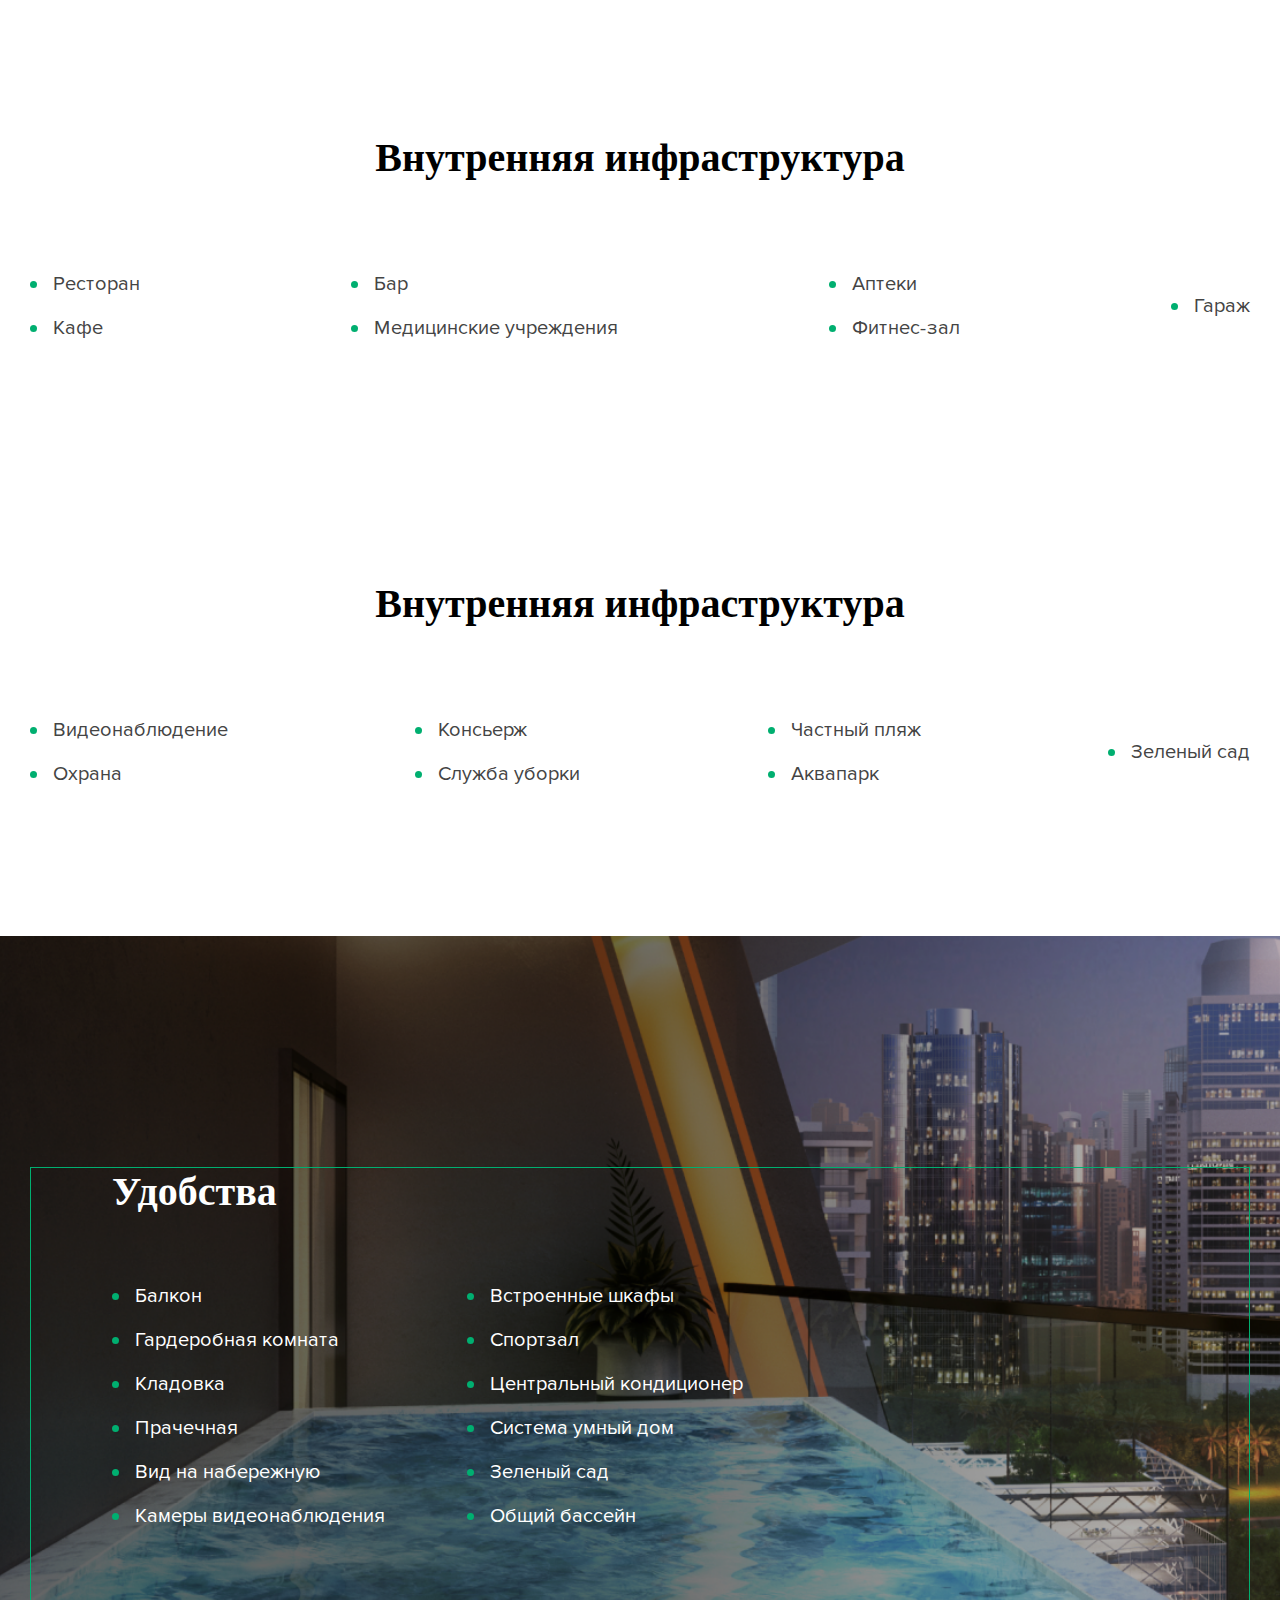
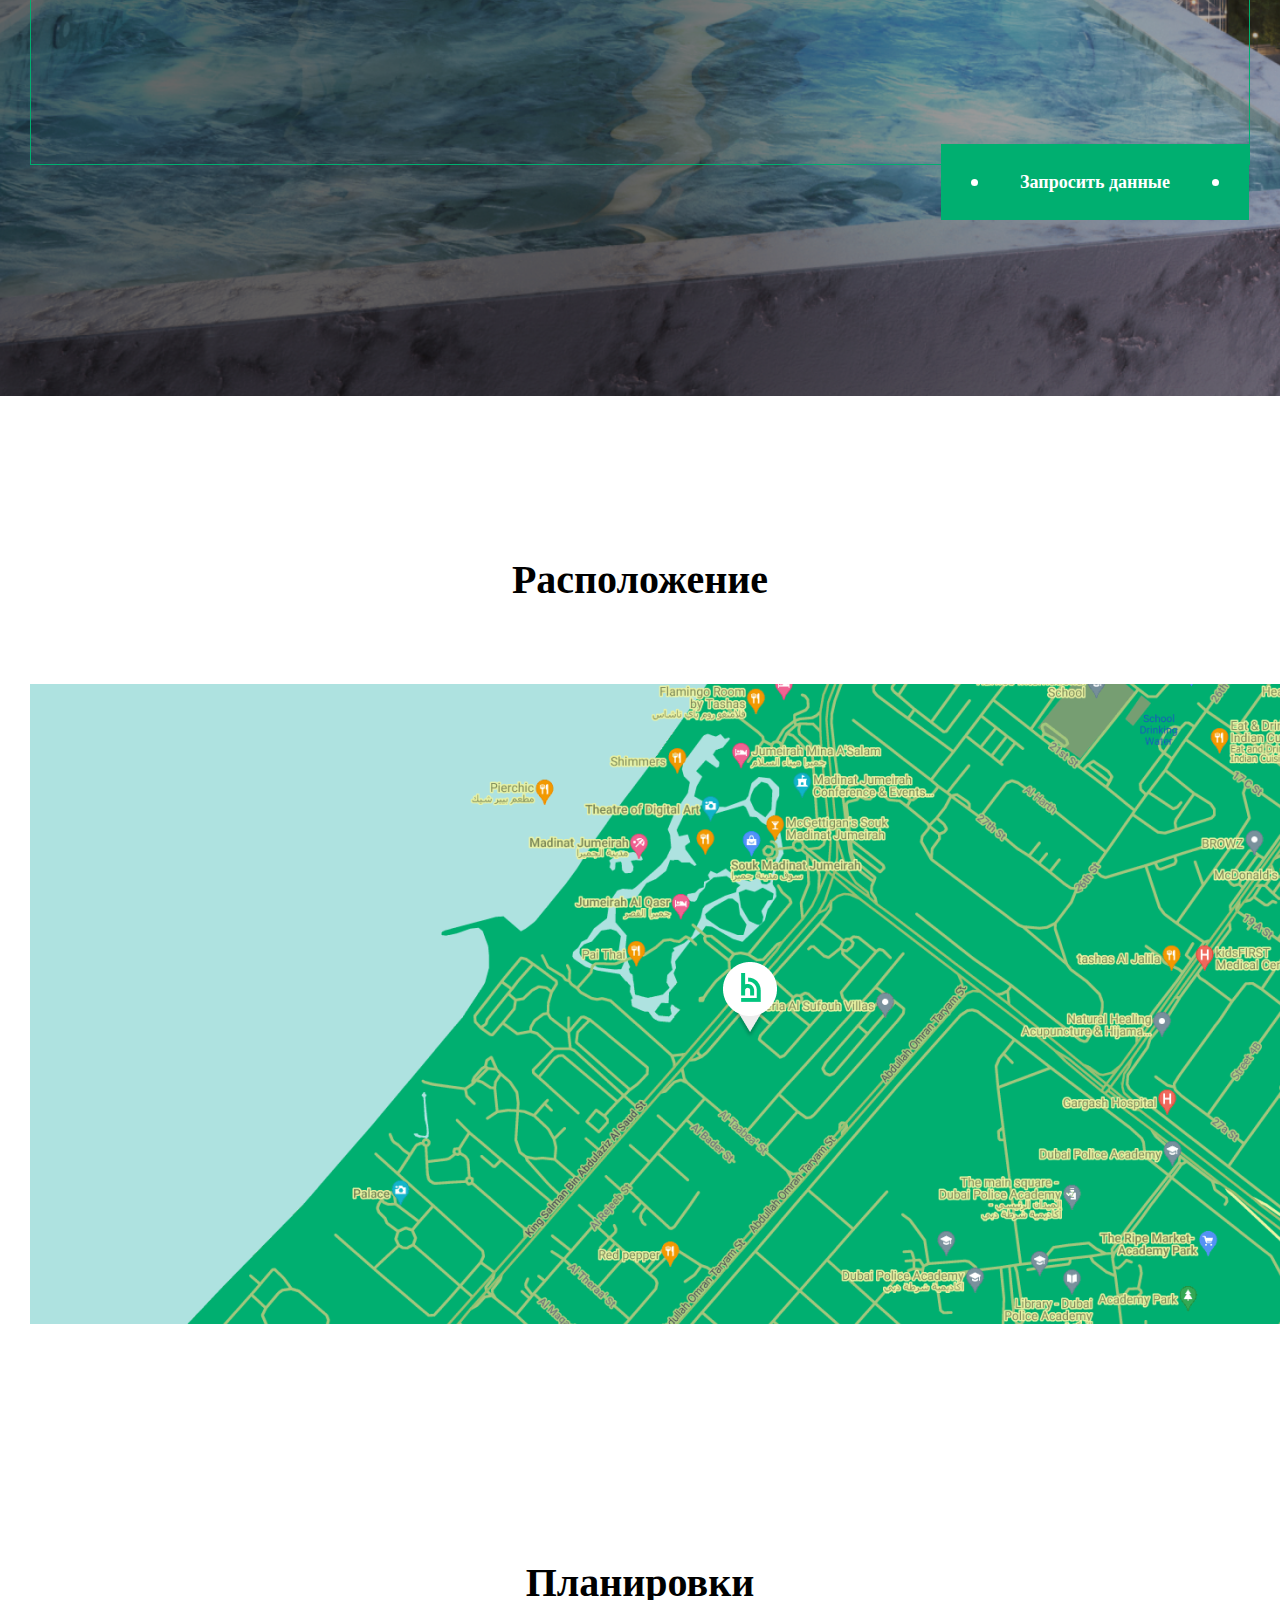
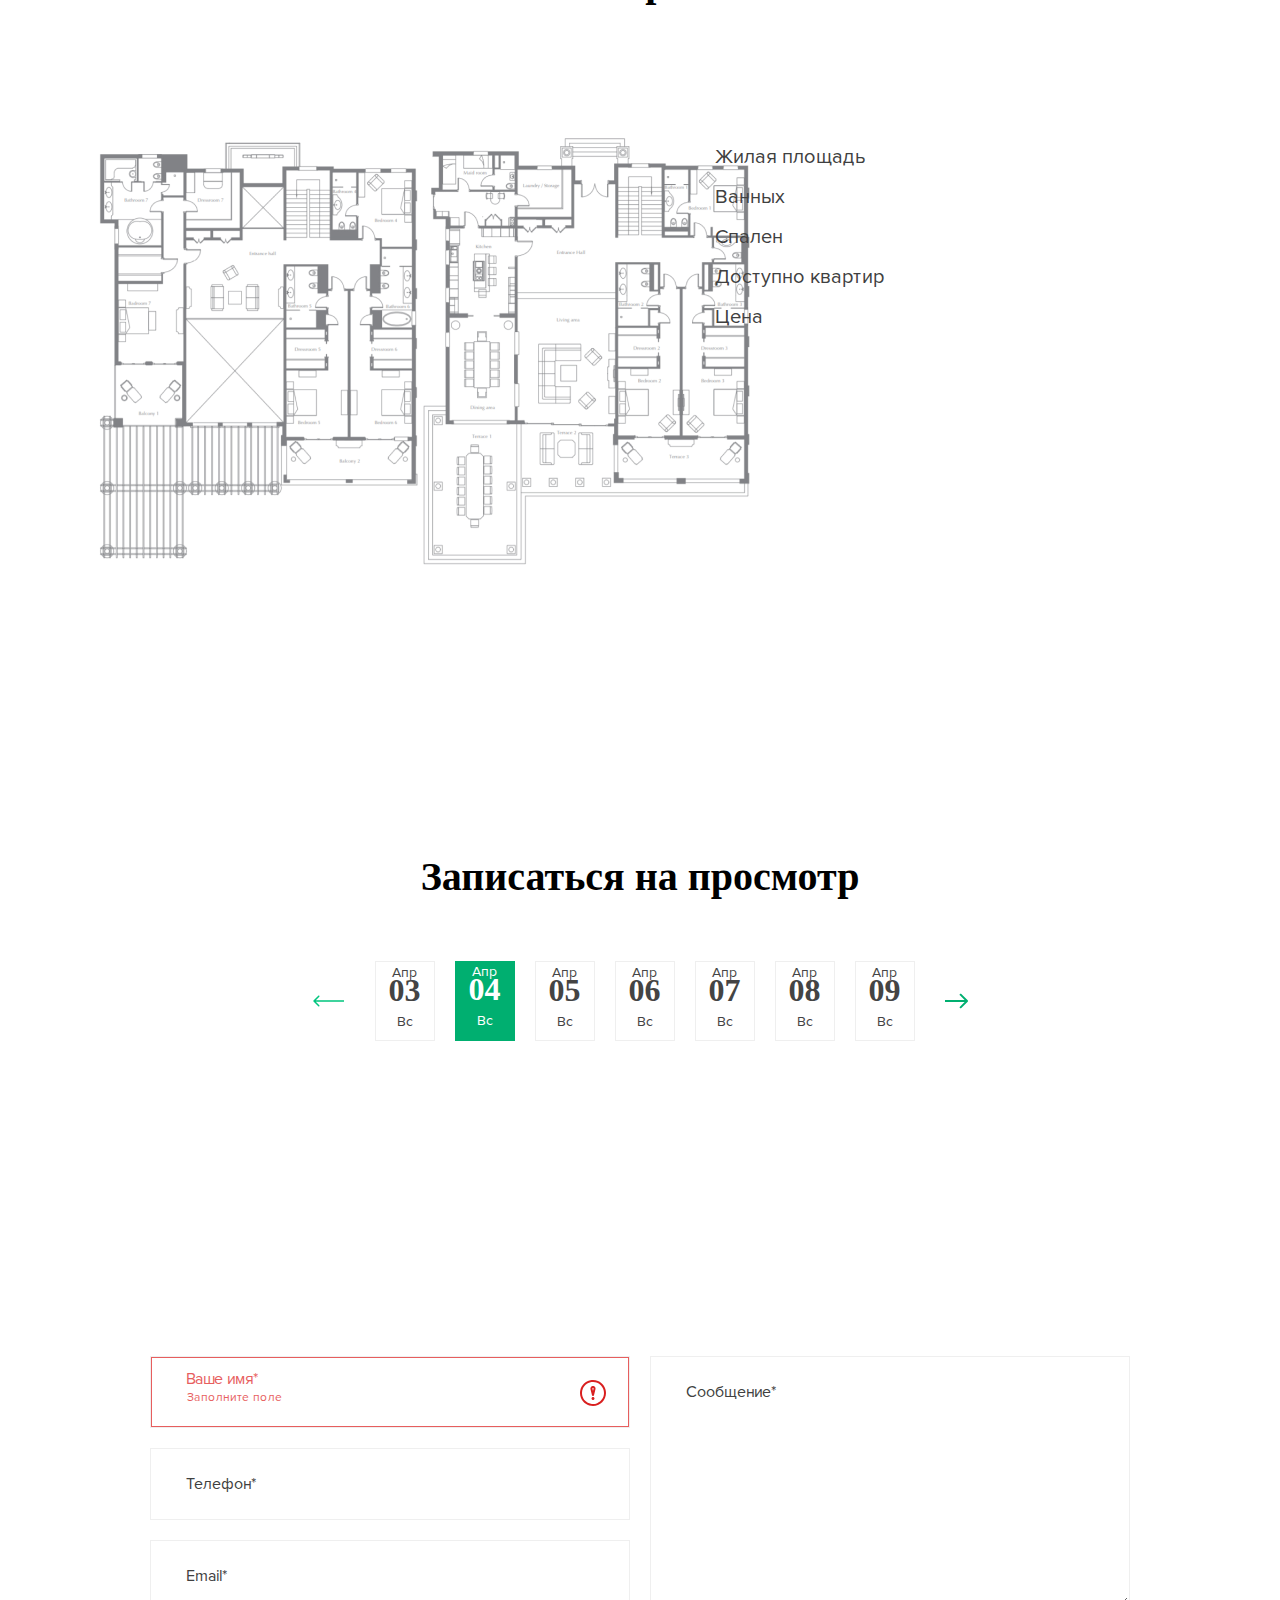
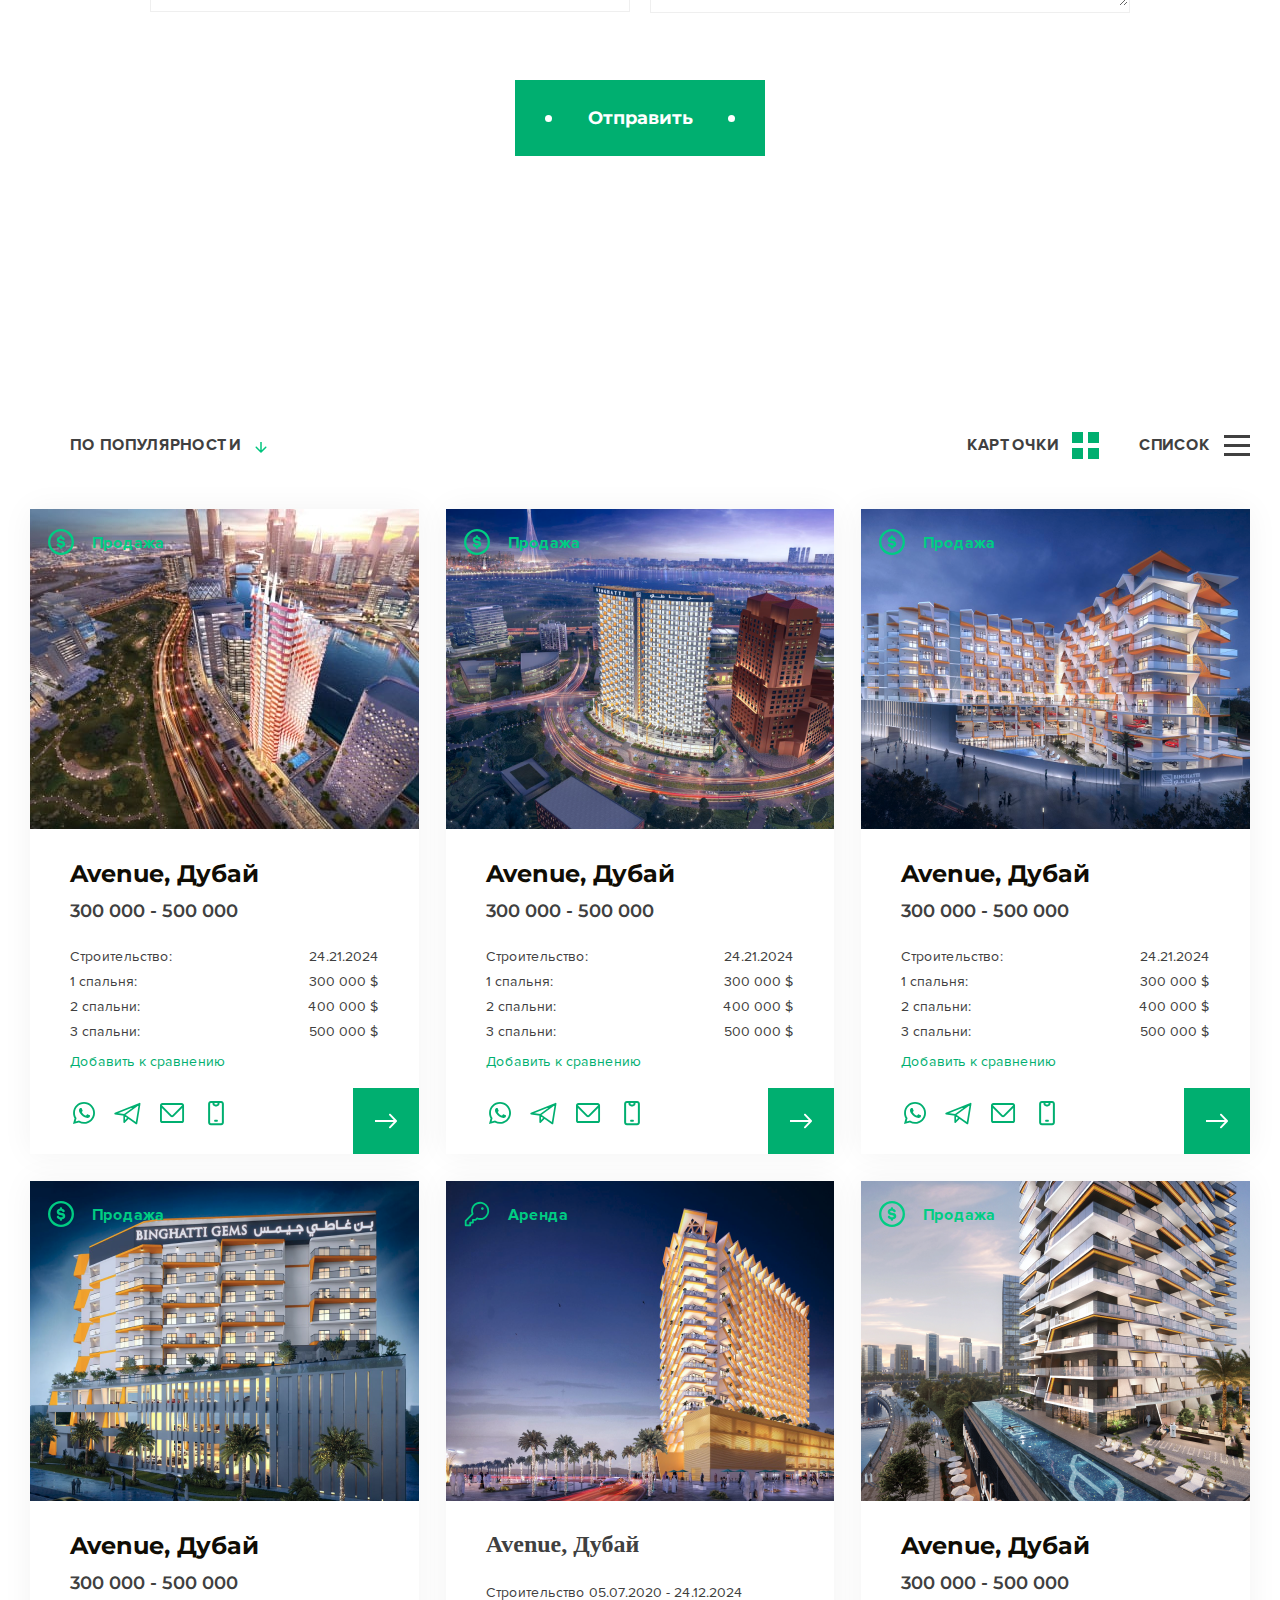
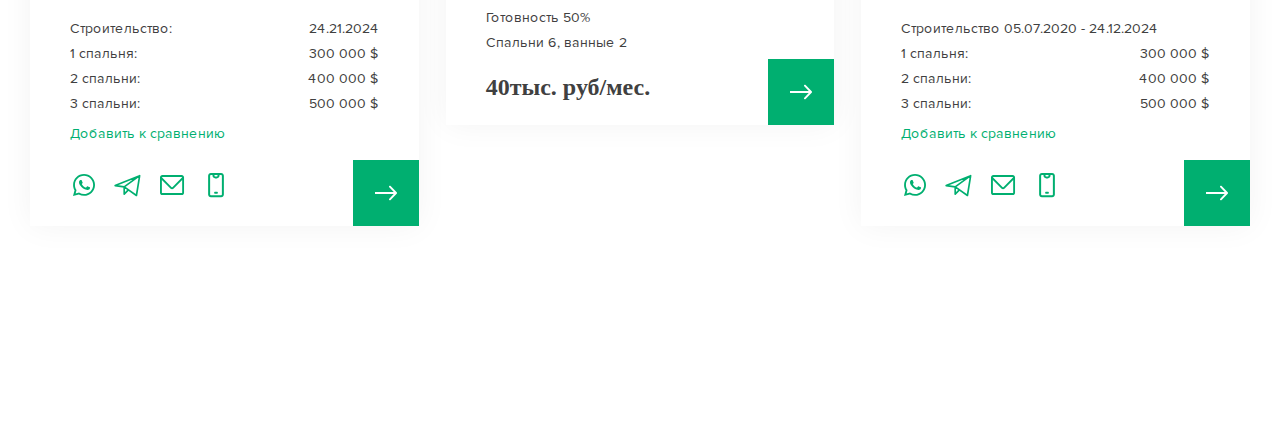
==== commit e629787f: "commit" ====
--- a/about.html
+++ b/about.html
@@ -137,40 +137,965 @@
                     <div class="title--text">40млн. руб</div>
                 </div>
                 <h4 class="about-subtitle-text">Добавить к сравнению</h4>
-                <button class="btn btn--desktop btn-size">Поиск</button>
+                <button class="btn btn--desktop btn-size data">Запросить данные</button>
             </div>
         </div>
     </div>
 </section>
 
+<div class="container">
+    <h3 class="about-text">Преимущества</h3>
+    <div class="mt">
+        <div class="justify-between">
+            <div class="center align-items-center">
+                <img class="" src="./images/Group%20202.svg" alt="" width="80"/>
+                <p class="dought mt-50 mv-30 mr-auto"></p>
+                <h4 class="about-subtext">
+                    Престижный район Пальма Джумейра, Дубай
+                </h4>
+            </div>
+            <div class="center align-items-center">
+                <img class="" src="./images/Group%20203.svg" alt="" width="80"/>
+                <p class="dought mt-50 mv-30 mr-auto"></p>
+                <h4 class="about-subtext">
+                    Сдача объекта
+                    Q2-2018
+                </h4>
+            </div>
+            <div class="center align-items-center">
+                <img class="" src="./images/Group%20204.svg" alt="" width="80"/>
+                <p class="dought mt-50 mv-30 mr-auto"></p>
+                <h4 class="about-subtext">
+                    Первый взнос
+                    от 10%
+                </h4>
+            </div>
+            <div class="center align-items-center">
+                <img class="" src="./images/Group%20205.svg" alt="" width="80"/>
+                <p class="dought mt-50 mv-30 mr-auto"></p>
+                <h4 class="about-subtext">
+                    Беспроцентная рассрочка
+                </h4>
+            </div>
+            <div class="center align-items-center">
+                <img class="" src="./images/Group%20206.svg" alt="" width="80"/>
+                <p class="dought mt-50 mv-30 mr-auto"></p>
+                <h4 class="about-subtext">
+                    Экологический
+                    район
+                </h4>
+            </div>
+        </div>
+    </div>
+</div>
 <div class="section">
     <div class="container">
-        <h3 class="about-text">Преимущества</h3>
-        <div class="wrapper-about">
-            <div class="justify-between">
-                <div class="center">
-                    <img class="mr-210" src="./images/Group%20202.svg" alt="" width="80">
-                    <h4 class="about-subtext">Престижный район Пальма Джумейра, Дубай</h4>
-
+        <h3 class="about-text">Средняя Стоимость м2</h3>
+        <img src="./images/graphic.png" alt="graphic">
+        <div class="d-flex gap justify-center mt">
+            <div class="d-flex align-items-center gap">
+                <img src="./images/Group 233.png" alt="photo">
+                <span>Средняя Стоимость м2</span>
+            </div>
+            <div class="d-flex align-items-center gap">
+                <img src="./images/Group 233 (1).png" alt="photo">
+                <span>Средняя Стоимость м2</span>
+            </div>
+        </div>
+    </div>
+</div>
+<div class="section">
+    <div class="container">
+        <h3 class="about-text">Объем Продаж</h3>
+        <img src="./images/graphic.png" alt="graphic">
+    </div>
+</div>
+<div class="section">
+    <div class="container">
+        <h3 class="about-text">Расположение</h3>
+        <div class="d-flex justify-between mt">
+            <div class="flex-column">
+                <div class="">
+                    <div class="d-flex align-items-center gap">
+                        <span class="dought"></span>
+                        <span class="text-filter">Близко к пляжу</span>
+                    </div>
                 </div>
                 <div>
-                <img src="./images/Group%20203.svg" alt="" widt="80">
-                    <h4 class="about-subtext">Престижный район Пальма Джумейра, Дубай</h4>
+                    <div class="d-flex align-items-center gap">
+                        <span class="dought"></span>
+                        <span class="text-filter">Прямой доступ к пляжу</span>
+                    </div>
                 </div>
                 <div>
-                <img src="./images/Group%20204.svg" alt="" widt="80">
-                    <h4 class="about-subtext">Престижный район Пальма Джумейра, Дубай</h4>
+                    <div class="d-flex align-items-center gap">
+                        <span class="dought"></span>
+                        <span class="text-filter">У моря</span>
+                    </div>
+                </div>
+            </div>
+            <div class="flex-column">
+                <div class="">
+                    <div class="d-flex align-items-center gap">
+                        <span class="dought"></span>
+                        <span class="text-filter">Первая линия моря</span>
+                    </div>
                 </div>
                 <div>
-                <img src="./images/Group%20205.svg" alt="" widt="80">
-                    <h4 class="about-subtext">Престижный район Пальма Джумейра, Дубай</h4>
-
-                </div>
-                <img src="./images/Group%20206.svg" alt="" widt="80">
-            </div>
-
+                    <div class="d-flex align-items-center gap">
+                        <span class="dought"></span>
+                        <span class="text-filter">Вид на море</span>
+                    </div>
+                </div>
+            </div>
+            <div class="flex-column">
+                <div class="">
+                    <div class="d-flex align-items-center gap">
+                        <span class="dought"></span>
+                        <span class="text-filter">Вид на город</span>
+                    </div>
+                </div>
+                <div>
+                    <div class="d-flex align-items-center gap">
+                        <span class="dought"></span>
+                        <span class="text-filter">Вид на озеро</span>
+                    </div>
+                </div>
+            </div>
+            <div class="flex-column">
+                <div class="">
+                    <div class="d-flex align-items-center gap">
+                        <span class="dought"></span>
+                        <span class="text-filter">Вид на парк/сад</span>
+                    </div>
+                </div>
+                <div>
+                    <div class="d-flex align-items-center gap">
+                        <span class="dought"></span>
+                        <span class="text-filter">Красивый вид</span>
+                    </div>
+                </div>
+            </div>
+        </div>
+    </div>
+    <div class="section">
+        <div class="container">
+            <h3 class="about-text">Особенности</h3>
+            <div class="d-flex justify-between mt">
+                <div class="flex-column">
+                    <div class="">
+                        <div class="d-flex align-items-center gap">
+                            <span class="dought"></span>
+                            <span class="text-filter">Видео домофон</span>
+                        </div>
+                    </div>
+                    <div>
+                        <div class="d-flex align-items-center gap">
+                            <span class="dought"></span>
+                            <span class="text-filter">Терраса на крыше</span>
+                        </div>
+                    </div>
+                </div>
+                <div class="flex-column">
+                    <div>
+                        <div class="d-flex align-items-center gap">
+                            <span class="dought"></span>
+                            <span class="text-filter">Интернет</span>
+                        </div>
+                    </div>
+                    <div>
+                        <div class="d-flex align-items-center gap">
+                            <span class="dought"></span>
+                            <span class="text-filter">С отделкой</span>
+                        </div>
+                    </div>
+                </div>
+                <div class="flex-column">
+                    <div class="">
+                        <div class="d-flex align-items-center gap">
+                            <span class="dought"></span>
+                            <span class="text-filter">Дизайнерский ремонт</span>
+                        </div>
+                    </div>
+                </div>
+                <div class="flex-column">
+                    <div class="">
+                        <div class="d-flex align-items-center gap">
+                            <span class="dought"></span>
+                            <span class="text-filter">Услуги по аренде</span>
+                        </div>
+                    </div>
+                </div>
+            </div>
+        </div>
+    </div>
+    <div class="section">
+        <div class="container">
+            <h3 class="about-text">Внутренняя инфраструктура</h3>
+            <div class="d-flex justify-between mt">
+                <div class="flex-column">
+                    <div class="">
+                        <div class="d-flex align-items-center gap">
+                            <span class="dought"></span>
+                            <span class="text-filter">Ресторан</span>
+                        </div>
+                    </div>
+                    <div>
+                        <div class="d-flex align-items-center gap">
+                            <span class="dought"></span>
+                            <span class="text-filter">Кафе</span>
+                        </div>
+                    </div>
+                </div>
+                <div class="flex-column">
+                    <div>
+                        <div class="d-flex align-items-center gap">
+                            <span class="dought"></span>
+                            <span class="text-filter">Бар</span>
+                        </div>
+                    </div>
+                    <div>
+                        <div class="d-flex align-items-center gap">
+                            <span class="dought"></span>
+                            <span class="text-filter">Медицинские учреждения</span>
+                        </div>
+                    </div>
+                </div>
+                <div class="flex-column">
+                    <div class="">
+                        <div class="d-flex align-items-center gap">
+                            <span class="dought"></span>
+                            <span class="text-filter">Аптеки</span>
+                        </div>
+                    </div>
+                    <div class="">
+                        <div class="d-flex align-items-center gap">
+                            <span class="dought"></span>
+                            <span class="text-filter">Фитнес-зал</span>
+                        </div>
+                    </div>
+                </div>
+                <div class="flex-column">
+                    <div class="">
+                        <div class="d-flex align-items-center gap">
+                            <span class="dought"></span>
+                            <span class="text-filter ">Гараж</span>
+                        </div>
+                    </div>
+                </div>
+            </div>
+        </div>
+    </div>
+    <div class="section">
+        <div class="container">
+            <h3 class="about-text">Внутренняя инфраструктура</h3>
+            <div class="d-flex justify-between mt">
+                <div class="flex-column">
+                    <div class="">
+                        <div class="d-flex align-items-center gap">
+                            <span class="dought"></span>
+                            <span class="text-filter">Видеонаблюдение</span>
+                        </div>
+                    </div>
+                    <div>
+                        <div class="d-flex align-items-center gap">
+                            <span class="dought"></span>
+                            <span class="text-filter">Охрана</span>
+                        </div>
+                    </div>
+                </div>
+                <div class="flex-column">
+                    <div>
+                        <div class="d-flex align-items-center gap">
+                            <span class="dought"></span>
+                            <span class="text-filter">Консьерж</span>
+                        </div>
+                    </div>
+                    <div>
+                        <div class="d-flex align-items-center gap">
+                            <span class="dought"></span>
+                            <span class="text-filter">Служба уборки</span>
+                        </div>
+                    </div>
+                </div>
+                <div class="flex-column">
+                    <div class="">
+                        <div class="d-flex align-items-center gap">
+                            <span class="dought"></span>
+                            <span class="text-filter">Частный пляж</span>
+                        </div>
+                    </div>
+                    <div class="">
+                        <div class="d-flex align-items-center gap">
+                            <span class="dought"></span>
+                            <span class="text-filter">Аквапарк</span>
+                        </div>
+                    </div>
+                </div>
+                <div class="flex-column">
+                    <div class="">
+                        <div class="d-flex align-items-center gap">
+                            <span class="dought"></span>
+                            <span class="text-filter ">Зеленый сад</span>
+                        </div>
+                    </div>
+                </div>
+            </div>
         </div>
     </div>
 </div>
+<div class="section" style="background: url(images/about-bg-baseine.png) 50% 0% no-repeat; background-size: cover">
+    <div class="container">
+        <div class="border">
+            <div class="white-about-text ml-81">
+                Удобства
+            </div>
+            <div class="box">
+                <div class="flex-column">
+                    <div class="">
+                        <div class="d-flex align-items-center gap">
+                            <span class="dought ml-81"></span>
+                            <span class="text-filter-white">    Балкон</span>
+                        </div>
+
+
+                    </div>
+                    <div>
+                        <div class="d-flex align-items-center gap">
+                            <span class="dought ml-81"></span>
+                            <span class="text-filter-white">   Гардеробная комната</span>
+                        </div>
+                    </div>
+                    <div>
+                        <div class="d-flex align-items-center gap">
+                            <span class="dought ml-81"></span>
+                            <span class="text-filter-white">Кладовка</span>
+                        </div>
+                    </div>
+                    <div>
+                        <div class="d-flex align-items-center gap">
+                            <span class="dought ml-81"></span>
+                            <span class="text-filter-white">Прачечная
+
+</span>
+                        </div>
+                    </div>
+                    <div>
+                        <div class="d-flex align-items-center gap">
+                            <span class="dought ml-81"></span>
+                            <span class="text-filter-white">Вид на набережную</span>
+                        </div>
+                    </div>
+                    <div>
+                        <div class="d-flex align-items-center gap">
+                            <span class="dought ml-81"></span>
+                            <span class="text-filter-white">Камеры видеонаблюдения</span>
+                        </div>
+                    </div>
+                </div>
+                <div class="flex-column">
+                    <div class="">
+                        <div class="d-flex align-items-center gap">
+                            <span class="dought ml-82"></span>
+                            <span class="text-filter-white">    Встроенные шкафы
+</span>
+                        </div>
+                    </div>
+                    <div>
+                        <div class="d-flex align-items-center gap">
+                            <span class="dought ml-82"></span>
+                            <span class="text-filter-white">Спортзал</span>
+                        </div>
+                    </div>
+                    <div>
+                        <div class="d-flex align-items-center gap">
+                            <span class="dought ml-82"></span>
+                            <span class="text-filter-white">Центральный кондиционер</span>
+                        </div>
+                    </div>
+                    <div>
+                        <div class="d-flex align-items-center gap">
+                            <span class="dought ml-82"></span>
+                            <span class="text-filter-white">Система умный дом
+</span>
+                        </div>
+                    </div>
+                    <div>
+                        <div class="d-flex align-items-center gap">
+                            <span class="dought ml-82"></span>
+                            <span class="text-filter-white">Зеленый сад</span>
+                        </div>
+                    </div>
+                    <div>
+                        <div class="d-flex align-items-center gap ">
+                            <span class="dought ml-82 "></span>
+                            <span class="text-filter-white ">Общий бассейн</span>
+                        </div>
+                    </div>
+                </div>
+            </div>
+            <div class="flex-end">
+                <button class="btn btn--desktop btn-size data ">Запросить данные</button>
+            </div>
+        </div>
+    </div>
+
+</div>
+<div class="section">
+    <div class="container">
+        <div class="about-text pb-80">Расположение</div>
+        <img src="./images/map.png" alt="">
+    </div>
+</div>
+<div class="section">
+    <div class="container">
+        <div class="about-text pb-80">Планировки</div>
+        <div class="grid-col-2">
+            <img src="./images/schema.png" alt="">
+            <div class="texts ml-50">
+                <div class="text-info">Жилая площадь</div>
+                <div class="text-info">Ванных</div>
+                <div class="text-info">Спален</div>
+                <div class="text-info">Доступно квартир</div>
+                <div class="text-info">Цена</div>
+            </div>
+        </div>
+    </div>
+</div>
+
+<div class="section">
+    <div class="container">
+        <div class="about-text pb-60">Записаться на просмотр</div>
+        <div class="flex justify-center">
+            <img src="./images/arrow-left.svg" alt="">
+            <div class="border-gray ml-30">
+                <span class="information">Апр</span>
+                <h3 class="information-heading">03</h3>
+                <span class="information">Вс</span>
+            </div>
+            <div class="border-green  ml-20 ">
+                <span class="information-white">Апр</span>
+                <h3 class="information-heading-white">04</h3>
+                <span class="information-white">Вс</span>
+            </div>
+            <div class="border-gray ml-20 ">
+                <span class="information">Апр</span>
+                <h3 class="information-heading">05</h3>
+                <span class="information">Вс</span>
+            </div>
+            <div class="border-gray ml-20 ">
+                <span class="information">Апр</span>
+                <h3 class="information-heading">06</h3>
+                <span class="information">Вс</span>
+            </div>
+            <div class="border-gray ml-20 ">
+                <span class="information">Апр</span>
+                <h3 class="information-heading">07</h3>
+                <span class="information">Вс</span>
+            </div>
+            <div class="border-gray ml-20  ">
+                <span class="information">Апр</span>
+                <h3 class="information-heading">08</h3>
+                <span class="information">Вс</span>
+            </div>
+            <div class="border-gray ml-20 mr-30">
+                <span class="information ">Апр</span>
+                <h3 class="information-heading">09</h3>
+                <span class="information">Вс</span>
+            </div>
+            <img src="./images/arrow-green-right.svg" alt="">
+        </div>
+    </div>
+</div>
+<section class="section section--form">
+
+
+    <div class="form-block">
+
+        <div class="form-block__content">
+
+            <h2 class="white">Написать Нам</h2>
+
+            <div class="form">
+
+                <form action="">
+
+                    <div class="form__row">
+
+                        <div class="form__col">
+                            <div class="form-group error">
+
+                                <input type="text" id="name" value="Заполните поле">
+                                <label for="name" class="label-name">
+                                    Ваше имя*
+                                </label>
+                            </div>
+
+                            <div class="form-group">
+                                <input type="tel" id="phone""">
+                                <label for="phone" class="label-name">
+                                    Телефон*
+                                </label>
+                            </div>
+
+                            <div class="form-group">
+                                <input type="email" id="email">
+                                <label for="email" class="label-name">
+                                    Email*
+                                </label>
+                            </div>
+
+                        </div>
+
+                        <div class="form__col">
+                            <div class="form-group">
+                                <textarea id="message"></textarea>
+                                <label for="message" class="label-name">
+                                    Сообщение*
+                                </label>
+                            </div>
+                        </div>
+                    </div>
+
+                    <div class="btn-center">
+                        <button class="btn btn--fixed">Отправить</button>
+                    </div>
+                </form>
+            </div>
+
+        </div>
+
+    </div>
+
+</section>
+<section class="section catalog-section">
+    <div class="container">
+
+        <div class="catalog-head">
+
+            <a class="view-item active view-item-cards">
+                По популярности
+                <span class="icon">
+               <svg width="12" height="11" viewBox="0 0 12 11" fill="none" xmlns="http://www.w3.org/2000/svg">
+<path d="M6.53033 10.5303C6.23744 10.8232 5.76256 10.8232 5.46967 10.5303L0.696699 5.75736C0.403806 5.46447 0.403806 4.98959 0.696699 4.6967C0.989593 4.40381 1.46447 4.40381 1.75736 4.6967L6 8.93934L10.2426 4.6967C10.5355 4.40381 11.0104 4.40381 11.3033 4.6967C11.5962 4.98959 11.5962 5.46447 11.3033 5.75736L6.53033 10.5303ZM6.75 -3.27835e-08L6.75 10L5.25 10L5.25 3.27835e-08L6.75 -3.27835e-08Z"
+      fill="#00C57E"/>
+</svg>
+
+              </span>
+            </a>
+            <div class="catalog-head__view">
+                <a class="view-item active view-item-cards">
+                    Карточки
+                    <span class="icon">
+                <svg width="27px" height="27px">
+                  <use xlink:href="images/sprite.svg#view-icon-1"></use>
+                </svg>
+              </span>
+                </a>
+                <a class="view-item view-item-list">
+                    Список
+                    <span class="icon">
+                <svg width="26px" height="21px">
+                  <use xlink:href="images/sprite.svg#view-icon-2"></use>
+                </svg>
+              </span>
+                </a>
+            </div>
+        </div>
+
+        <div class="catalog-block">
+
+
+            <div class="catalog-block">
+                <div class="item">
+                    <div class="catalog-item">
+                        <div class="catalog-item__image">
+                <span class="catalog-item__status"><span class="icon"><img src="images/sale-icon.svg"
+                                                                           alt=""></span>Продажа</span>
+                            <img src="images/catalog-img.jpg" alt="">
+                        </div>
+                        <div class="catalog-item__content">
+                            <span class="catalog-item__title">Avenue, Дубай</span>
+                            <div class="catalog-item__cost">
+                                <div class="catalog-item__price">300 000 - 500 000</div>
+                                <div class="catalog-item__valuta">
+                                    <div class="select select--valuta">
+                                        <select class="select2">
+                                            <option selected>USD</option>
+                                            <option>RUB</option>
+                                            <option>EUR</option>
+                                        </select>
+                                    </div>
+                                </div>
+                            </div>
+                            <ul class="catalog-item__information">
+                                <li><span>Строительство:</span>24.21.2024</li>
+                                <li><span>1 спальня:</span>300 000 $</li>
+                                <li><span>2 спальни:</span>400 000 $</li>
+                                <li><span>3 спальни:</span>500 000 $</li>
+                            </ul>
+                            <span class="catalog-item__comparison">
+                  <a>Добавить к сравнению</a>
+                </span>
+                            <div class="catalog-item__bottom">
+                                <div class="catalog-item__contacts">
+                    <span class="catalog-item__contact-item">
+                      <a href="">
+                        <svg>
+                          <use xlink:href="images/sprite.svg#whatsapp-icon"></use>
+                        </svg>
+                      </a>
+                    </span>
+                                    <span class="catalog-item__contact-item">
+                      <a href="">
+                        <svg>
+                          <use xlink:href="images/sprite.svg#telegram-icon"></use>
+                        </svg>
+                      </a>
+                    </span>
+                                    <span class="catalog-item__contact-item">
+                      <a href="">
+                        <svg>
+                          <use xlink:href="images/sprite.svg#mail-icon"></use>
+                        </svg>
+                      </a>
+                    </span>
+                                    <span class="catalog-item__contact-item">
+                      <a href="">
+                        <svg>
+                          <use xlink:href="images/sprite.svg#phone-icon"></use>
+                        </svg>
+                      </a>
+                    </span>
+                                </div>
+                                <a href="#" class="catalog-item__btn"><img src="images/arrow-right.svg" alt=""></a>
+                            </div>
+
+
+                        </div>
+                    </div>
+                </div>
+                <div class="item">
+                    <div class="catalog-item">
+                        <div class="catalog-item__image">
+                <span class="catalog-item__status"><span class="icon"><img src="images/sale-icon.svg"
+                                                                           alt=""></span>Продажа</span>
+                            <img src="images/cart-bg-5.png" alt="">
+                        </div>
+                        <div class="catalog-item__content">
+                            <span class="catalog-item__title">Avenue, Дубай</span>
+                            <div class="catalog-item__cost">
+                                <div class="catalog-item__price">300 000 - 500 000</div>
+                                <div class="catalog-item__valuta">
+                                    <div class="select select--valuta">
+                                        <select class="select2">
+                                            <option selected>USD</option>
+                                            <option>RUB</option>
+                                            <option>EUR</option>
+                                        </select>
+                                    </div>
+                                </div>
+                            </div>
+                            <ul class="catalog-item__information">
+                                <li><span>Строительство:</span>24.21.2024</li>
+                                <li><span>1 спальня:</span>300 000 $</li>
+                                <li><span>2 спальни:</span>400 000 $</li>
+                                <li><span>3 спальни:</span>500 000 $</li>
+                            </ul>
+                            <span class="catalog-item__comparison">
+                  <a>Добавить к сравнению</a>
+                </span>
+                            <div class="catalog-item__bottom">
+                                <div class="catalog-item__contacts">
+                    <span class="catalog-item__contact-item">
+                      <a href="">
+                        <svg>
+                          <use xlink:href="images/sprite.svg#whatsapp-icon"></use>
+                        </svg>
+                      </a>
+                    </span>
+                                    <span class="catalog-item__contact-item">
+                      <a href="">
+                        <svg>
+                          <use xlink:href="images/sprite.svg#telegram-icon"></use>
+                        </svg>
+                      </a>
+                    </span>
+                                    <span class="catalog-item__contact-item">
+                      <a href="">
+                        <svg>
+                          <use xlink:href="images/sprite.svg#mail-icon"></use>
+                        </svg>
+                      </a>
+                    </span>
+                                    <span class="catalog-item__contact-item">
+                      <a href="">
+                        <svg>
+                          <use xlink:href="images/sprite.svg#phone-icon"></use>
+                        </svg>
+                      </a>
+                    </span>
+                                </div>
+                                <a href="#" class="catalog-item__btn"><img src="images/arrow-right.svg" alt=""></a>
+                            </div>
+
+
+                        </div>
+                    </div>
+                </div>
+                <div class="item">
+                    <div class="catalog-item">
+                        <div class="catalog-item__image">
+                <span class="catalog-item__status"><span class="icon"><img src="images/sale-icon.svg"
+                                                                           alt=""></span>Продажа</span>
+                            <img src="images/cart-img.png" alt="">
+                        </div>
+                        <div class="catalog-item__content">
+                            <span class="catalog-item__title">Avenue, Дубай</span>
+                            <div class="catalog-item__cost">
+                                <div class="catalog-item__price">300 000 - 500 000</div>
+                                <div class="catalog-item__valuta">
+                                    <div class="select select--valuta">
+                                        <select class="select2">
+                                            <option selected>USD</option>
+                                            <option>RUB</option>
+                                            <option>EUR</option>
+                                        </select>
+                                    </div>
+                                </div>
+                            </div>
+                            <ul class="catalog-item__information">
+                                <li><span>Строительство:</span>24.21.2024</li>
+                                <li><span>1 спальня:</span>300 000 $</li>
+                                <li><span>2 спальни:</span>400 000 $</li>
+                                <li><span>3 спальни:</span>500 000 $</li>
+                            </ul>
+                            <span class="catalog-item__comparison">
+                  <a>Добавить к сравнению</a>
+                </span>
+                            <div class="catalog-item__bottom">
+                                <div class="catalog-item__contacts">
+                    <span class="catalog-item__contact-item">
+                      <a href="">
+                        <svg>
+                          <use xlink:href="images/sprite.svg#whatsapp-icon"></use>
+                        </svg>
+                      </a>
+                    </span>
+                                    <span class="catalog-item__contact-item">
+                      <a href="">
+                        <svg>
+                          <use xlink:href="images/sprite.svg#telegram-icon"></use>
+                        </svg>
+                      </a>
+                    </span>
+                                    <span class="catalog-item__contact-item">
+                      <a href="">
+                        <svg>
+                          <use xlink:href="images/sprite.svg#mail-icon"></use>
+                        </svg>
+                      </a>
+                    </span>
+                                    <span class="catalog-item__contact-item">
+                      <a href="">
+                        <svg>
+                          <use xlink:href="images/sprite.svg#phone-icon"></use>
+                        </svg>
+                      </a>
+                    </span>
+                                </div>
+                                <a href="#" class="catalog-item__btn"><img src="images/arrow-right.svg" alt=""></a>
+                            </div>
+
+
+                        </div>
+                    </div>
+                </div>
+                <div class="item">
+                    <div class="catalog-item">
+                        <div class="catalog-item__image">
+                <span class="catalog-item__status"><span class="icon"><img src="images/sale-icon.svg"
+                                                                           alt=""></span>Продажа</span>
+                            <img src="images/cart-img-2.png" alt="">
+                        </div>
+                        <div class="catalog-item__content">
+                            <span class="catalog-item__title">Avenue, Дубай</span>
+                            <div class="catalog-item__cost">
+                                <div class="catalog-item__price">300 000 - 500 000</div>
+                                <div class="catalog-item__valuta">
+                                    <div class="select select--valuta">
+                                        <select class="select2">
+                                            <option selected>USD</option>
+                                            <option>RUB</option>
+                                            <option>EUR</option>
+                                        </select>
+                                    </div>
+                                </div>
+                            </div>
+                            <ul class="catalog-item__information">
+                                <li><span>Строительство:</span>24.21.2024</li>
+                                <li><span>1 спальня:</span>300 000 $</li>
+                                <li><span>2 спальни:</span>400 000 $</li>
+                                <li><span>3 спальни:</span>500 000 $</li>
+                            </ul>
+                            <span class="catalog-item__comparison">
+                  <a>Добавить к сравнению</a>
+                </span>
+                            <div class="catalog-item__bottom">
+                                <div class="catalog-item__contacts">
+                    <span class="catalog-item__contact-item">
+                      <a href="">
+                        <svg>
+                          <use xlink:href="images/sprite.svg#whatsapp-icon"></use>
+                        </svg>
+                      </a>
+                    </span>
+                                    <span class="catalog-item__contact-item">
+                      <a href="">
+                        <svg>
+                          <use xlink:href="images/sprite.svg#telegram-icon"></use>
+                        </svg>
+                      </a>
+                    </span>
+                                    <span class="catalog-item__contact-item">
+                      <a href="">
+                        <svg>
+                          <use xlink:href="images/sprite.svg#mail-icon"></use>
+                        </svg>
+                      </a>
+                    </span>
+                                    <span class="catalog-item__contact-item">
+                      <a href="">
+                        <svg>
+                          <use xlink:href="images/sprite.svg#phone-icon"></use>
+                        </svg>
+                      </a>
+                    </span>
+                                </div>
+                                <a href="#" class="catalog-item__btn"><img src="images/arrow-right.svg" alt=""></a>
+                            </div>
+
+
+                        </div>
+                    </div>
+                </div>
+                <div class="item">
+                    <div class="catalog-item">
+                        <div class="catalog-item__image">
+                <span class="catalog-item__status"><span class="icon"><img src="images/key.svg"
+                                                                           alt=""></span>Аренда</span>
+                            <img src="images/cart-bg-3.png" alt="">
+                        </div>
+                        <div class="catalog-item__content">
+                            <span class="about-text-cart">Avenue, Дубай</span>
+                            <div class="catalog-item__cost">
+                                <div class="catalog-item__valuta">
+                                    <div class="select select--valuta">
+                                        <select class="select2">
+                                            <option selected>USD</option>
+                                            <option>RUB</option>
+                                            <option>EUR</option>
+                                        </select>
+                                    </div>
+                                </div>
+                            </div>
+                            <ul class="catalog-item__information">
+                                <li><span>Строительство 05.07.2020 - 24.12.2024</span></li>
+                                <li><span>Готовность 50%</span></li>
+                                <li><span>Спальни 6, ванные 2</span></li>
+                            </ul>
+
+                            <div class="catalog-item__bottom">
+                                <div class = "about-text-cart">40тыс. руб/мес.</div>
+                                <a href="#" class="catalog-item__btn"><img src="images/arrow-right.svg" alt=""></a>
+                            </div>
+
+
+                        </div>
+                    </div>
+                </div>
+                <div class="item">
+                    <div class="catalog-item">
+                        <div class="catalog-item__image">
+                <span class="catalog-item__status"><span class="icon"><img src="images/sale-icon.svg"
+                                                                           alt=""></span>Продажа</span>
+                            <img src="images/cart-bg-4.png" alt="">
+                        </div>
+                        <div class="catalog-item__content">
+                            <span class="catalog-item__title">Avenue, Дубай</span>
+                            <div class="catalog-item__cost">
+                                <div class="catalog-item__price">300 000 - 500 000</div>
+                                <div class="catalog-item__valuta">
+                                    <div class="select select--valuta">
+                                        <select class="select2">
+                                            <option selected>USD</option>
+                                            <option>RUB</option>
+                                            <option>EUR</option>
+                                        </select>
+                                    </div>
+                                </div>
+                            </div>
+                            <ul class="catalog-item__information">
+                                <li><span>Строительство 05.07.2020 - 24.12.2024</span></li>
+                                <li><span>1 спальня:</span>300 000 $</li>
+                                <li><span>2 спальни:</span>400 000 $</li>
+                                <li><span>3 спальни:</span>500 000 $</li>
+                            </ul>
+                            <span class="catalog-item__comparison">
+                  <a>Добавить к сравнению</a>
+                </span>
+                            <div class="catalog-item__bottom">
+                                <div class="catalog-item__contacts">
+                    <span class="catalog-item__contact-item">
+                      <a href="">
+                        <svg>
+                          <use xlink:href="images/sprite.svg#whatsapp-icon"></use>
+                        </svg>
+                      </a>
+                    </span>
+                                    <span class="catalog-item__contact-item">
+                      <a href="">
+                        <svg>
+                          <use xlink:href="images/sprite.svg#telegram-icon"></use>
+                        </svg>
+                      </a>
+                    </span>
+                                    <span class="catalog-item__contact-item">
+                      <a href="">
+                        <svg>
+                          <use xlink:href="images/sprite.svg#mail-icon"></use>
+                        </svg>
+                      </a>
+                    </span>
+                                    <span class="catalog-item__contact-item">
+                      <a href="">
+                        <svg>
+                          <use xlink:href="images/sprite.svg#phone-icon"></use>
+                        </svg>
+                      </a>
+                    </span>
+                                </div>
+                                <a href="#" class="catalog-item__btn"><img src="images/arrow-right.svg" alt=""></a>
+                            </div>
+
+
+                        </div>
+                    </div>
+                </div>
+
+
+            </div>
+        </div>
+    </div>
+</section>
+
+<script src="https://cdnjs.cloudflare.com/ajax/libs/Chart.js/3.8.0/chart.min.js"
+        integrity="sha512-sW/w8s4RWTdFFSduOTGtk4isV1+190E/GghVffMA9XczdJ2MDzSzLEubKAs5h0wzgSJOQTRYyaz73L3d6RtJSg=="
+        crossorigin="anonymous" referrerpolicy="no-referrer">
+</script>
+<script src="path/to/chartjs/dist/chart.js"></script>
+<script>
+    const myChart = new Chart(ctx, {...});
+</script>
 </body>
 </html>
--- a/css/styles.css
+++ b/css/styles.css
@@ -1,19 +1,20 @@
 @import url("https://fonts.googleapis.com/css2?family=Montserrat:wght@300;400;500;600;700&display=swap");
 @import url(slick.css);
+
 @font-face {
-  font-family: 'Proxima Nova';
-  src: url("../fonts/ProximaNova-Regular.woff2") format("woff2"), url("../fonts/ProximaNova-Regular.woff") format("woff");
-  font-weight: 400;
-  font-style: normal;
-  font-display: swap;
+    font-family: 'Proxima Nova';
+    src: url("../fonts/ProximaNova-Regular.woff2") format("woff2"), url("../fonts/ProximaNova-Regular.woff") format("woff");
+    font-weight: 400;
+    font-style: normal;
+    font-display: swap;
 }
 
 @font-face {
-  font-family: 'Proxima Nova';
-  src: url("../fonts/ProximaNova-Bold.woff2") format("woff2"), url("../fonts/ProximaNova-Bold.woff") format("woff");
-  font-weight: bold;
-  font-style: normal;
-  font-display: swap;
+    font-family: 'Proxima Nova';
+    src: url("../fonts/ProximaNova-Bold.woff2") format("woff2"), url("../fonts/ProximaNova-Bold.woff") format("woff");
+    font-weight: bold;
+    font-style: normal;
+    font-display: swap;
 }
 
 html,
@@ -78,3781 +79,4000 @@
 tr,
 th,
 td {
-  margin: 0;
-  padding: 0;
-  border: 0;
-  outline: 0;
-  font-size: 100%;
-  vertical-align: baseline;
-  background: transparent;
+    margin: 0;
+    padding: 0;
+    border: 0;
+    outline: 0;
+    font-size: 100%;
+    vertical-align: baseline;
+    background: transparent;
 }
 
 a:hover,
 a {
-  text-decoration: none;
-  cursor: pointer;
+    text-decoration: none;
+    cursor: pointer;
 }
 
 :focus {
-  outline: 0;
+    outline: 0;
 }
 
 ul {
-  list-style-type: none;
+    list-style-type: none;
 }
 
 * {
-  margin: 0;
-  padding: 0;
-  outline: none;
-  -webkit-tap-highlight-color: rgba(0, 0, 0, 0);
+    margin: 0;
+    padding: 0;
+    outline: none;
+    -webkit-tap-highlight-color: rgba(0, 0, 0, 0);
 }
 
 *,
 *::before,
 *::after {
-  -webkit-box-sizing: border-box;
-          box-sizing: border-box;
+    -webkit-box-sizing: border-box;
+    box-sizing: border-box;
 }
 
 html {
-  height: 100%;
+    height: 100%;
 }
 
 body {
-  font-family: "Proxima Nova", sans-serif;
-  width: 100%;
-  height: 100%;
-  -webkit-overflow-scrolling: touch;
-  color: #404040;
-  -webkit-text-size-adjust: 100%;
-  background: #fff;
-  font-weight: normal;
-  overflow-x: hidden;
+    font-family: "Proxima Nova", sans-serif;
+    width: 100%;
+    height: 100%;
+    -webkit-overflow-scrolling: touch;
+    color: #404040;
+    -webkit-text-size-adjust: 100%;
+    background: #fff;
+    font-weight: normal;
+    overflow-x: hidden;
 }
 
 .container {
-  width: 100%;
-  max-width: 1460px;
-  padding: 0 30px;
-  margin: 0 auto;
-}
-
-@media (max-width: 768px) {
-  .container {
-    padding: 0 20px;
-  }
+    width: 100%;
+    max-width: 1460px;
+    padding: 0 30px;
+    margin: 0 auto;
+}
+
+@media (max-width: 768px) {
+    .container {
+        padding: 0 20px;
+    }
 }
 
 h1 {
-  font-family: "Montserrat", sans-serif;
-  font-weight: 700;
-  font-size: 72px;
-  line-height: 113%;
-  letter-spacing: 0.02em;
-  color: #FFFFFF;
-  margin: 50px 0;
-  letter-spacing: 0;
-}
-
-@media (max-width: 992px) {
-  h1 {
+    font-family: "Montserrat", sans-serif;
+    font-weight: 700;
+    font-size: 72px;
+    line-height: 113%;
+    letter-spacing: 0.02em;
+    color: #FFFFFF;
+    margin: 50px 0;
+    letter-spacing: 0;
+}
+
+@media (max-width: 992px) {
+    h1 {
+        text-align: center;
+    }
+}
+
+@media (max-width: 768px) {
+    h1 {
+        font-size: 34px;
+        line-height: 120%;
+        margin: 0 0 36px 0;
+    }
+}
+
+@media (max-width: 992px) {
+    h1 span {
+        display: block;
+    }
+}
+
+h2 {
+    font-family: "Montserrat", sans-serif;
+    font-weight: 700;
+    font-size: 40px;
+    color: #404040;
+    margin-bottom: 70px;
     text-align: center;
-  }
-}
-
-@media (max-width: 768px) {
-  h1 {
-    font-size: 34px;
-    line-height: 120%;
-    margin: 0 0 36px 0;
-  }
-}
-
-@media (max-width: 992px) {
-  h1 span {
-    display: block;
-  }
-}
-
-h2 {
-  font-family: "Montserrat", sans-serif;
-  font-weight: 700;
-  font-size: 40px;
-  color: #404040;
-  margin-bottom: 70px;
-  text-align: center;
-  letter-spacing: 0.02em;
-}
-
-@media (max-width: 768px) {
-  h2 {
-    font-size: 20px;
-    line-height: 120%;
-    margin-bottom: 25px;
-  }
+    letter-spacing: 0.02em;
+}
+
+@media (max-width: 768px) {
+    h2 {
+        font-size: 20px;
+        line-height: 120%;
+        margin-bottom: 25px;
+    }
 }
 
 .white {
-  color: #fff !important;
+    color: #fff !important;
 }
 
 .left {
-  text-align: left;
-}
-
-@media (max-width: 768px) {
-  .left {
-    text-align: center;
-  }
+    text-align: left;
+}
+
+@media (max-width: 768px) {
+    .left {
+        text-align: center;
+    }
 }
 
 .section {
-  position: relative;
-  padding: 70px 0;
-}
-
-@media (max-width: 768px) {
-  .section {
-    padding: 30px 0;
-  }
+    position: relative;
+    padding: 70px 0;
+}
+
+@media (max-width: 768px) {
+    .section {
+        padding: 30px 0;
+    }
 }
 
 .section--form {
-  padding: 0;
-  margin-bottom: 100px;
-}
-
-@media (max-width: 992px) {
-  .section--form {
+    padding: 0;
+    margin-bottom: 100px;
+}
+
+@media (max-width: 992px) {
+    .section--form {
+        margin-bottom: 0;
+    }
+}
+
+.section--filter {
+    width: 100%;
+    min-height: 100vh;
+    padding: 0;
+}
+
+.section--filter h1 {
+    margin-bottom: 312px;
+}
+
+.title--about {
+    font-size: 64px;
+    font-weight: 700;
+    color: #ffffff;
+    padding-bottom: 50px;
+    padding-top: 29px;
+    font-family: Georgia;
     margin-bottom: 0;
-  }
-}
-
-.section--filter {
-  width: 100%;
-  min-height: 100vh;
-  padding: 0;
-}
-
-.section--filter h1 {
-  margin-bottom: 312px;
-}
-.title--about{
-  font-size: 64px;
-  font-weight: 700;
-  color: #ffffff;
-  padding-bottom: 50px;
-  padding-top: 29px;
-  font-family: Georgia;
-  margin-bottom: 0;
-}
-.flex-group{
-  display: flex;
+}
+
+.flex-group {
+    display: flex;
 }
 
 @media (max-width: 1600px) {
-  .section--filter h1 {
-    margin-bottom: 150px;
-  }
-}
-
-@media (max-width: 992px) {
-  .section--filter h1 {
-    margin-bottom: 100px;
-  }
-}
-.wrapper{
-  margin-left: 260px;
+    .section--filter h1 {
+        margin-bottom: 150px;
+    }
+}
+
+@media (max-width: 992px) {
+    .section--filter h1 {
+        margin-bottom: 100px;
+    }
+}
+
+.wrapper {
+    margin-left: 260px;
 }
 
 .section--filter-small {
-  min-height: auto;
-  padding-top: 70px;
-}
-
-@media (max-width: 992px) {
-  .section--filter-small {
-    padding-top: 0;
-  }
-  .section--filter-small h1 {
-    margin: 24px 0 58px 0;
-  }
+    min-height: auto;
+    padding-top: 70px;
+}
+
+@media (max-width: 992px) {
+    .section--filter-small {
+        padding-top: 0;
+    }
+
+    .section--filter-small h1 {
+        margin: 24px 0 58px 0;
+    }
 }
 
 .section--filter-small .section-filter-content {
-  min-height: auto;
-  height: auto;
+    min-height: auto;
+    height: auto;
 }
 
 .section--filter:after {
-  content: "";
-  width: 100%;
-  height: 100%;
-  position: absolute;
-  top: 0;
-  left: 0;
-  background: #070412;
-  opacity: 0.1;
-  z-index: 1;
+    content: "";
+    width: 100%;
+    height: 100%;
+    position: absolute;
+    top: 0;
+    left: 0;
+    background: #070412;
+    opacity: 0.1;
+    z-index: 1;
 }
 
 .section--filter:before {
-  content: "";
-  width: 100%;
-  height: 100%;
-  position: absolute;
-  top: 0;
-  left: 0;
-  background: -webkit-gradient(linear, left top, left bottom, from(rgba(0, 0, 0, 0.3)), to(rgba(0, 0, 0, 0.2)));
-  background: linear-gradient(180deg, rgba(0, 0, 0, 0.3) 0%, rgba(0, 0, 0, 0.2) 100%);
-  z-index: 2;
+    content: "";
+    width: 100%;
+    height: 100%;
+    position: absolute;
+    top: 0;
+    left: 0;
+    background: -webkit-gradient(linear, left top, left bottom, from(rgba(0, 0, 0, 0.3)), to(rgba(0, 0, 0, 0.2)));
+    background: linear-gradient(180deg, rgba(0, 0, 0, 0.3) 0%, rgba(0, 0, 0, 0.2) 100%);
+    z-index: 2;
 }
 
 .section--investments {
-  padding: 120px 0;
-  background: url(../images/investments-bg.jpg) 50% 50% no-repeat;
-  background-size: cover;
-}
-
-@media (max-width: 768px) {
-  .section--investments {
-    padding: 35px 0;
-  }
+    padding: 120px 0;
+    background: url(../images/investments-bg.jpg) 50% 50% no-repeat;
+    background-size: cover;
+}
+
+@media (max-width: 768px) {
+    .section--investments {
+        padding: 35px 0;
+    }
 }
 
 .section--pb-small {
-  padding-bottom: 35px !important;
+    padding-bottom: 35px !important;
 }
 
 .section--pt-none {
-  padding-top: 0 !important;
+    padding-top: 0 !important;
 }
 
 .section-image {
-  position: absolute;
-  top: 0;
-  left: 0;
-  width: 100%;
-  height: 100%;
-  z-index: 0;
-}
-
-.section-image img {
-  width: 100%;
-}
-
-.flex{
-  display: flex;
-  align-items:center;
-}
-.back{
-  color: #fff;
-  font-size:18px;
-  font-weight:400;
-  margin-left:20px;
-  margin-bottom: 59px;
-}
-.arrow-left{
-  margin-bottom: 60px;
-}
-.mb-12{
-  margin-bottom: 12px;
-}
-.subtitle-text{
-  font-size: 20px;
-  padding-bottom: 15px;
-  font-weight: 400;
-  font-family: "Proxima Nova";
-}
-.subtitle{
-  align-items: center;
-  color: #ffffff;
-}
-.pb-40{
-  padding-bottom: 40px;
-}
-.bg-green{
-  background-color: #00CD83;
-  width: 61px;
-  height: 26px;
-  border-radius: 50px;
-}
-.star-padding{
-  margin-left: 10px;
-  margin-top: 6px;
-  margin-bottom: 6px;
-  margin-right: 5px;
-  /*margin: 6px 5px 6px 10px;*/
-}
-.about-subtitle-text{
-  color: #ffffff;
-  font-weight: 400;
-  font-size: 20px;
-  padding-top: 202px;
-  font-family: "Proxima Nova";
-}
-.text-star{
-  color:#fff;
-  font-weight: 700;
-  font-size: 18px;
-  padding-right: 10px;
-}
-
-.title--text{
-  font-size: 42px;
-  font-weight: 700;
-  font-family: Georgia;
-  color: #ffffff;
-}
-@media (max-width: 768px) {
-  .section-image img {
-    height: 100%;
-    -o-object-fit: cover;
-       object-fit: cover;
-  }
-}
-
-.top-mobile-header {
-  display: none;
-}
-
-@media (max-width: 992px) {
-  .top-mobile-header {
-    display: block;
-    background: #252322;
-    height: 40px;
-    padding: 0 20px;
-  }
-}
-
-header {
-  width: 100%;
-  position: absolute;
-  z-index: 9;
-  padding: 63px 67px;
-}
-
-@media (max-width: 1200px) {
-  header {
-    padding: 30px 0;
-  }
-}
-
-@media (max-width: 992px) {
-  header {
-    padding: 0;
-  }
-}
-
-header .logo-desktop {
-  display: block;
-  margin-right: 55px;
-}
-
-@media (max-width: 1200px) {
-  header .logo-desktop {
-    margin-right: 20px;
-  }
-}
-
-@media (max-width: 992px) {
-  header .logo-desktop {
-    display: none;
-  }
-}
-
-header .logo-desktop svg {
-  color: #00AF70;
-  width: 242px;
-  height: 44px;
-  -webkit-transition: 0.5s;
-  transition: 0.5s;
-}
-
-header .logo-desktop svg:hover {
-  color: #03EA97;
-}
-
-header .logo-mobile {
-  display: none;
-}
-
-@media (max-width: 992px) {
-  header .logo-mobile {
-    display: block;
-    margin-right: 20px;
-  }
-}
-
-@media (max-width: 768px) {
-  header .logo-mobile {
-    margin-right: 0;
-  }
-}
-
-header .logo-mobile svg {
-  color: #00AF70;
-  width: 156px;
-  height: 36px;
-  -webkit-transition: 0.5s;
-  transition: 0.5s;
-}
-
-header .logo-mobile svg:hover {
-  color: #03EA97;
-}
-
-.header-content {
-  display: -webkit-box;
-  display: -ms-flexbox;
-  display: flex;
-  -webkit-box-pack: justify;
-      -ms-flex-pack: justify;
-          justify-content: space-between;
-  -webkit-box-align: center;
-      -ms-flex-align: center;
-          align-items: center;
-}
-
-@media (max-width: 1200px) {
-  .header-content {
-    padding: 0 30px;
-  }
-}
-
-@media (max-width: 992px) {
-  .header-content {
-    padding-top: 24px;
-  }
-}
-
-@media (max-width: 768px) {
-  .header-content {
-    padding: 24px 20px;
-  }
-}
-
-.header-content__selects {
-  display: -webkit-box;
-  display: -ms-flexbox;
-  display: flex;
-  -webkit-box-align: center;
-      -ms-flex-align: center;
-          align-items: center;
-  margin-right: 40px;
-}
-
-@media (max-width: 1200px) {
-  .header-content__selects {
-    margin-right: 20px;
-  }
-}
-
-@media (max-width: 992px) {
-  .header-content__selects {
-    margin-right: 0;
-  }
-}
-
-.header-content__left {
-  display: -webkit-box;
-  display: -ms-flexbox;
-  display: flex;
-  -webkit-box-align: center;
-      -ms-flex-align: center;
-          align-items: center;
-}
-
-@media (max-width: 992px) {
-  .header-content__left {
-    width: 100%;
-    -webkit-box-pack: justify;
-        -ms-flex-pack: justify;
-            justify-content: space-between;
-  }
-}
-
-.header-content__right {
-  display: -webkit-box;
-  display: -ms-flexbox;
-  display: flex;
-  -webkit-box-align: center;
-      -ms-flex-align: center;
-          align-items: center;
-}
-
-@media (max-width: 992px) {
-  .header-content__right {
-    height: 40px;
-    -webkit-box-pack: justify;
-        -ms-flex-pack: justify;
-            justify-content: space-between;
-  }
-}
-
-.main-menu ul {
-  display: -webkit-box;
-  display: -ms-flexbox;
-  display: flex;
-  -webkit-box-align: center;
-      -ms-flex-align: center;
-          align-items: center;
-}
-
-.main-menu ul li {
-  margin-right: 40px;
-  margin-top: -5px;
-}
-
-@media (max-width: 1200px) {
-  .main-menu ul li {
-    margin-right: 20px;
-  }
-}
-
-@media (max-width: 992px) {
-  .main-menu ul li {
-    margin-right: 0;
-    margin-left: 20px;
-  }
-}
-
-@media (max-width: 768px) {
-  .main-menu ul li {
-    margin-left: 23px;
-  }
-}
-
-.main-menu ul li:hover a {
-  color: #B5B5B5;
-}
-
-.main-menu ul li:hover a .icon svg {
-  color: #03EA97;
-}
-
-.main-menu ul li:hover a .number {
-  color: #03EA97;
-}
-
-.main-menu ul li a {
-  position: relative;
-  display: -webkit-box;
-  display: -ms-flexbox;
-  display: flex;
-  -webkit-box-align: center;
-      -ms-flex-align: center;
-          align-items: center;
-  font-weight: 700;
-  font-size: 16px;
-  color: #fff;
-  text-transform: uppercase;
-  -webkit-transition: 0.5s;
-  transition: 0.5s;
-  letter-spacing: 0.02em;
-}
-
-@media (max-width: 768px) {
-  .main-menu ul li a {
-    font-size: 0;
-  }
-}
-
-.main-menu ul li a.active {
-  color: #00C57E;
-}
-
-.main-menu ul li a .number {
-  width: 38px;
-  height: 38px;
-  display: -webkit-box;
-  display: -ms-flexbox;
-  display: flex;
-  -webkit-box-align: center;
-      -ms-flex-align: center;
-          align-items: center;
-  -webkit-box-pack: center;
-      -ms-flex-pack: center;
-          justify-content: center;
-  position: absolute;
-  left: 0;
-  top: 2px;
-  font-weight: 700;
-  font-size: 14px;
-  color: #00AF70;
-  -webkit-transition: 0.5s;
-  transition: 0.5s;
-}
-
-.main-menu ul li a .icon {
-  margin-right: 17px;
-  position: relative;
-  top: 2px;
-}
-
-@media (max-width: 768px) {
-  .main-menu ul li a .icon {
-    margin-right: 0px;
-  }
-}
-
-.main-menu ul li a .icon svg {
-  color: #00AF70;
-  -webkit-transition: 0.5s;
-  transition: 0.5s;
-}
-
-@media (max-width: 992px) {
-  .contacts-menu {
-    padding-top: 3px;
-  }
-}
-
-.contacts-menu ul {
-  display: -webkit-box;
-  display: -ms-flexbox;
-  display: flex;
-  -webkit-box-align: center;
-      -ms-flex-align: center;
-          align-items: center;
-}
-
-.contacts-menu ul li {
-  margin-left: 12px;
-}
-
-@media (max-width: 992px) {
-  .contacts-menu ul li {
-    margin-left: 13px;
-  }
-}
-
-.contacts-menu ul li:hover a {
-  color: #B5B5B5;
-}
-
-.contacts-menu ul li:hover a .icon svg {
-  color: #03EA97;
-}
-
-.contacts-menu ul li a {
-  display: -webkit-box;
-  display: -ms-flexbox;
-  display: flex;
-  -webkit-box-align: center;
-      -ms-flex-align: center;
-          align-items: center;
-  font-weight: 700;
-  font-size: 16px;
-  color: #fff;
-  text-transform: uppercase;
-  -webkit-transition: 0.5s;
-  transition: 0.5s;
-  white-space: nowrap;
-}
-
-.contacts-menu ul li a .icon {
-  display: block;
-  position: relative;
-  top: 2px;
-}
-
-.contacts-menu ul li a .icon svg {
-  color: #00AF70;
-  -webkit-transition: 0.5s;
-  transition: 0.5s;
-  width: 28px;
-  height: 28px;
-}
-
-@media (max-width: 992px) {
-  .contacts-menu ul li a .icon svg {
-    width: 20px;
-    height: 20px;
-  }
-}
-
-.contacts-menu ul li a .icon--margin {
-  margin-right: 11px;
-}
-
-@media (max-width: 992px) {
-  .contacts-menu ul li a .icon--margin {
-    margin-right: 8px;
-  }
-}
-
-.btn-center-mobile {
-  display: none;
-}
-
-@media (max-width: 992px) {
-  .btn-center-mobile {
-    display: -webkit-box;
-    display: -ms-flexbox;
-    display: flex;
-    -webkit-box-pack: center;
-        -ms-flex-pack: center;
-            justify-content: center;
-  }
-  .btn-center-mobile .btn {
-    max-width: 305px;
-    width: 100%;
-  }
-}
-
-.btn {
-  font-family: "Montserrat", sans-serif;
-  font-weight: 700;
-  font-size: 18px;
-  color: #fff;
-  height: 76px;
-  background: #00AF70;
-  cursor: pointer;
-  display: -webkit-box;
-  display: -ms-flexbox;
-  display: flex;
-  -webkit-box-align: center;
-      -ms-flex-align: center;
-          align-items: center;
-  -webkit-box-pack: center;
-      -ms-flex-pack: center;
-          justify-content: center;
-  border: 0;
-  -webkit-transition: 0.5s;
-  transition: 0.5s;
-  position: relative;
-  border-radius: 0;
-  padding: 0 30px;
-}
-
-@media (max-width: 768px) {
-  .btn {
-    height: 56px;
-    font-size: 16px;
-  }
-}
-
-.btn--fixed {
-  width: 250px;
-}
-
-.btn:after {
-  content: "";
-  width: 7px;
-  height: 7px;
-  background: #fff;
-  position: absolute;
-  right: 30px;
-  top: calc(50% - 3.5px);
-  border-radius: 50%;
-}
-
-.btn:before {
-  content: "";
-  width: 7px;
-  height: 7px;
-  background: #fff;
-  position: absolute;
-  left: 30px;
-  top: calc(50% - 3.5px);
-  border-radius: 50%;
-}
-
-.btn:hover {
-  background: #00BC78;
-}
-
-#anchor-1 {
-  position: relative;
-  bottom: -200px;
-}
-
-.section-filter-content {
-  display: -webkit-box;
-  display: -ms-flexbox;
-  display: flex;
-  -webkit-box-orient: vertical;
-  -webkit-box-direction: normal;
-      -ms-flex-direction: column;
-          flex-direction: column;
-  min-height: 100vh;
-  padding-bottom: 120px;
-  padding-top: 215px;
-  -webkit-box-sizing: border-box;
-          box-sizing: border-box;
-  position: relative;
-  z-index: 8;
-}
-
-@media (max-width: 992px) {
-  .section-filter-content {
-    -webkit-box-pack: justify;
-        -ms-flex-pack: justify;
-            justify-content: space-between;
-  }
-}
-
-@media (max-width: 768px) {
-  .section-filter-content {
-    padding-bottom: 35px;
-  }
-}
-
-.filter-extended-link {
-  position: absolute;
-  bottom: -70px;
-  width: 100%;
-  display: -webkit-box !important;
-  display: -ms-flexbox !important;
-  display: flex !important;
-  -webkit-box-align: center;
-      -ms-flex-align: center;
-          align-items: center;
-  -webkit-box-pack: center;
-      -ms-flex-pack: center;
-          justify-content: center;
-}
-
-@media (max-width: 992px) {
-  .filter-extended-link {
-    position: relative;
-    bottom: 0;
-    padding: 30px 0;
-  }
-}
-
-.filter-extended-link.open {
-  display: none !important;
-}
-
-.filter-extended-link a {
-  font-family: "Montserrat", sans-serif;
-  display: -webkit-box;
-  display: -ms-flexbox;
-  display: flex;
-  -webkit-box-align: center;
-      -ms-flex-align: center;
-          align-items: center;
-  -webkit-box-pack: center;
-      -ms-flex-pack: center;
-          justify-content: center;
-  font-weight: 400;
-  font-size: 18px;
-  color: #fff;
-  cursor: pointer;
-}
-
-@media (max-width: 992px) {
-  .filter-extended-link a {
-    color: #00AF70;
-  }
-}
-
-.filter-extended-link__number {
-  width: 30px;
-  height: 30px;
-  border-radius: 50%;
-  background: #00AF70;
-  font-weight: 700;
-  font-size: 14px;
-  font-family: "Proxima Nova", sans-serif;
-  color: #fff;
-  margin-right: 15px;
-  display: -webkit-box;
-  display: -ms-flexbox;
-  display: flex;
-  -webkit-box-align: center;
-      -ms-flex-align: center;
-          align-items: center;
-  -webkit-box-pack: center;
-      -ms-flex-pack: center;
-          justify-content: center;
-}
-
-@media (max-width: 992px) {
-  .filter-extended-link__number {
-    display: none;
-  }
-}
-
-.filter-extended-link__arrow {
-  margin-left: 15px;
-}
-
-@media (max-width: 992px) {
-  .filter-extended-link__arrow {
-    display: none;
-  }
-}
-
-.filter-extended-link__arrow img {
-  height: 12px;
-}
-
-.filter {
-  position: relative;
-  width: 100%;
-  background: #F5F5F5;
-}
-
-@media (max-width: 992px) {
-  .filter {
-    display: none;
     position: absolute;
     top: 0;
     left: 0;
     width: 100%;
+    height: 100%;
+    z-index: 0;
+}
+
+.section-image img {
+    width: 100%;
+}
+
+.flex {
+    display: flex;
+    align-items: center;
+}
+
+.back {
+    color: #fff;
+    font-size: 18px;
+    font-weight: 400;
+    margin-left: 20px;
+    margin-bottom: 59px;
+}
+
+.arrow-left {
+    margin-bottom: 60px;
+}
+
+.mb-12 {
+    margin-bottom: 12px;
+}
+
+.subtitle-text {
+    font-size: 20px;
+    padding-bottom: 15px;
+    font-weight: 400;
+    font-family: "Proxima Nova";
+}
+
+.subtitle {
+    align-items: center;
+    color: #ffffff;
+}
+
+.pb-40 {
+    padding-bottom: 40px;
+}
+
+.bg-green {
+    background-color: #00CD83;
+    width: 61px;
+    height: 26px;
+    border-radius: 50px;
+}
+
+.star-padding {
+    margin-left: 10px;
+    margin-top: 6px;
+    margin-bottom: 6px;
+    margin-right: 5px;
+    /*margin: 6px 5px 6px 10px;*/
+}
+
+.about-subtitle-text {
+    color: #ffffff;
+    font-weight: 400;
+    font-size: 20px;
+    padding-top: 202px;
+    font-family: "Proxima Nova";
+}
+
+.text-star {
+    color: #fff;
+    font-weight: 700;
+    font-size: 18px;
+    padding-right: 10px;
+}
+
+.title--text {
+    font-size: 42px;
+    font-weight: 700;
+    font-family: Georgia;
+    color: #ffffff;
+}
+
+@media (max-width: 768px) {
+    .section-image img {
+        height: 100%;
+        -o-object-fit: cover;
+        object-fit: cover;
+    }
+}
+
+.top-mobile-header {
+    display: none;
+}
+
+@media (max-width: 992px) {
+    .top-mobile-header {
+        display: block;
+        background: #252322;
+        height: 40px;
+        padding: 0 20px;
+    }
+}
+
+header {
+    width: 100%;
+    position: absolute;
+    z-index: 9;
+    padding: 63px 67px;
+}
+
+@media (max-width: 1200px) {
+    header {
+        padding: 30px 0;
+    }
+}
+
+@media (max-width: 992px) {
+    header {
+        padding: 0;
+    }
+}
+
+header .logo-desktop {
+    display: block;
+    margin-right: 55px;
+}
+
+@media (max-width: 1200px) {
+    header .logo-desktop {
+        margin-right: 20px;
+    }
+}
+
+@media (max-width: 992px) {
+    header .logo-desktop {
+        display: none;
+    }
+}
+
+header .logo-desktop svg {
+    color: #00AF70;
+    width: 242px;
+    height: 44px;
+    -webkit-transition: 0.5s;
+    transition: 0.5s;
+}
+
+header .logo-desktop svg:hover {
+    color: #03EA97;
+}
+
+header .logo-mobile {
+    display: none;
+}
+
+@media (max-width: 992px) {
+    header .logo-mobile {
+        display: block;
+        margin-right: 20px;
+    }
+}
+
+@media (max-width: 768px) {
+    header .logo-mobile {
+        margin-right: 0;
+    }
+}
+
+header .logo-mobile svg {
+    color: #00AF70;
+    width: 156px;
+    height: 36px;
+    -webkit-transition: 0.5s;
+    transition: 0.5s;
+}
+
+header .logo-mobile svg:hover {
+    color: #03EA97;
+}
+
+.header-content {
+    display: -webkit-box;
+    display: -ms-flexbox;
+    display: flex;
+    -webkit-box-pack: justify;
+    -ms-flex-pack: justify;
+    justify-content: space-between;
+    -webkit-box-align: center;
+    -ms-flex-align: center;
+    align-items: center;
+}
+
+@media (max-width: 1200px) {
+    .header-content {
+        padding: 0 30px;
+    }
+}
+
+@media (max-width: 992px) {
+    .header-content {
+        padding-top: 24px;
+    }
+}
+
+@media (max-width: 768px) {
+    .header-content {
+        padding: 24px 20px;
+    }
+}
+
+.header-content__selects {
+    display: -webkit-box;
+    display: -ms-flexbox;
+    display: flex;
+    -webkit-box-align: center;
+    -ms-flex-align: center;
+    align-items: center;
+    margin-right: 40px;
+}
+
+@media (max-width: 1200px) {
+    .header-content__selects {
+        margin-right: 20px;
+    }
+}
+
+@media (max-width: 992px) {
+    .header-content__selects {
+        margin-right: 0;
+    }
+}
+
+.header-content__left {
+    display: -webkit-box;
+    display: -ms-flexbox;
+    display: flex;
+    -webkit-box-align: center;
+    -ms-flex-align: center;
+    align-items: center;
+}
+
+@media (max-width: 992px) {
+    .header-content__left {
+        width: 100%;
+        -webkit-box-pack: justify;
+        -ms-flex-pack: justify;
+        justify-content: space-between;
+    }
+}
+
+.header-content__right {
+    display: -webkit-box;
+    display: -ms-flexbox;
+    display: flex;
+    -webkit-box-align: center;
+    -ms-flex-align: center;
+    align-items: center;
+}
+
+@media (max-width: 992px) {
+    .header-content__right {
+        height: 40px;
+        -webkit-box-pack: justify;
+        -ms-flex-pack: justify;
+        justify-content: space-between;
+    }
+}
+
+.main-menu ul {
+    display: -webkit-box;
+    display: -ms-flexbox;
+    display: flex;
+    -webkit-box-align: center;
+    -ms-flex-align: center;
+    align-items: center;
+}
+
+.main-menu ul li {
+    margin-right: 40px;
+    margin-top: -5px;
+}
+
+@media (max-width: 1200px) {
+    .main-menu ul li {
+        margin-right: 20px;
+    }
+}
+
+@media (max-width: 992px) {
+    .main-menu ul li {
+        margin-right: 0;
+        margin-left: 20px;
+    }
+}
+
+@media (max-width: 768px) {
+    .main-menu ul li {
+        margin-left: 23px;
+    }
+}
+
+.main-menu ul li:hover a {
+    color: #B5B5B5;
+}
+
+.main-menu ul li:hover a .icon svg {
+    color: #03EA97;
+}
+
+.main-menu ul li:hover a .number {
+    color: #03EA97;
+}
+
+.main-menu ul li a {
+    position: relative;
+    display: -webkit-box;
+    display: -ms-flexbox;
+    display: flex;
+    -webkit-box-align: center;
+    -ms-flex-align: center;
+    align-items: center;
+    font-weight: 700;
+    font-size: 16px;
+    color: #fff;
+    text-transform: uppercase;
+    -webkit-transition: 0.5s;
+    transition: 0.5s;
+    letter-spacing: 0.02em;
+}
+
+@media (max-width: 768px) {
+    .main-menu ul li a {
+        font-size: 0;
+    }
+}
+
+.main-menu ul li a.active {
+    color: #00C57E;
+}
+
+.main-menu ul li a .number {
+    width: 38px;
+    height: 38px;
+    display: -webkit-box;
+    display: -ms-flexbox;
+    display: flex;
+    -webkit-box-align: center;
+    -ms-flex-align: center;
+    align-items: center;
+    -webkit-box-pack: center;
+    -ms-flex-pack: center;
+    justify-content: center;
+    position: absolute;
+    left: 0;
+    top: 2px;
+    font-weight: 700;
+    font-size: 14px;
+    color: #00AF70;
+    -webkit-transition: 0.5s;
+    transition: 0.5s;
+}
+
+.main-menu ul li a .icon {
+    margin-right: 17px;
+    position: relative;
+    top: 2px;
+}
+
+@media (max-width: 768px) {
+    .main-menu ul li a .icon {
+        margin-right: 0px;
+    }
+}
+
+.main-menu ul li a .icon svg {
+    color: #00AF70;
+    -webkit-transition: 0.5s;
+    transition: 0.5s;
+}
+
+@media (max-width: 992px) {
+    .contacts-menu {
+        padding-top: 3px;
+    }
+}
+
+.contacts-menu ul {
+    display: -webkit-box;
+    display: -ms-flexbox;
+    display: flex;
+    -webkit-box-align: center;
+    -ms-flex-align: center;
+    align-items: center;
+}
+
+.contacts-menu ul li {
+    margin-left: 12px;
+}
+
+@media (max-width: 992px) {
+    .contacts-menu ul li {
+        margin-left: 13px;
+    }
+}
+
+.contacts-menu ul li:hover a {
+    color: #B5B5B5;
+}
+
+.contacts-menu ul li:hover a .icon svg {
+    color: #03EA97;
+}
+
+.contacts-menu ul li a {
+    display: -webkit-box;
+    display: -ms-flexbox;
+    display: flex;
+    -webkit-box-align: center;
+    -ms-flex-align: center;
+    align-items: center;
+    font-weight: 700;
+    font-size: 16px;
+    color: #fff;
+    text-transform: uppercase;
+    -webkit-transition: 0.5s;
+    transition: 0.5s;
+    white-space: nowrap;
+}
+
+.contacts-menu ul li a .icon {
+    display: block;
+    position: relative;
+    top: 2px;
+}
+
+.contacts-menu ul li a .icon svg {
+    color: #00AF70;
+    -webkit-transition: 0.5s;
+    transition: 0.5s;
+    width: 28px;
+    height: 28px;
+}
+
+@media (max-width: 992px) {
+    .contacts-menu ul li a .icon svg {
+        width: 20px;
+        height: 20px;
+    }
+}
+
+.contacts-menu ul li a .icon--margin {
+    margin-right: 11px;
+}
+
+@media (max-width: 992px) {
+    .contacts-menu ul li a .icon--margin {
+        margin-right: 8px;
+    }
+}
+
+.btn-center-mobile {
+    display: none;
+}
+
+@media (max-width: 992px) {
+    .btn-center-mobile {
+        display: -webkit-box;
+        display: -ms-flexbox;
+        display: flex;
+        -webkit-box-pack: center;
+        -ms-flex-pack: center;
+        justify-content: center;
+    }
+
+    .btn-center-mobile .btn {
+        max-width: 305px;
+        width: 100%;
+    }
+}
+
+.btn {
+    font-family: "Montserrat", sans-serif;
+    font-weight: 700;
+    font-size: 18px;
+    color: #fff;
+    height: 76px;
+    background: #00AF70;
+    cursor: pointer;
+    display: -webkit-box;
+    display: -ms-flexbox;
+    display: flex;
+    -webkit-box-align: center;
+    -ms-flex-align: center;
+    align-items: center;
+    -webkit-box-pack: center;
+    -ms-flex-pack: center;
+    justify-content: center;
+    border: 0;
+    -webkit-transition: 0.5s;
+    transition: 0.5s;
+    position: relative;
+    border-radius: 0;
+    padding: 0 30px;
+}
+
+@media (max-width: 768px) {
+    .btn {
+        height: 56px;
+        font-size: 16px;
+    }
+}
+
+.btn--fixed {
+    width: 250px;
+}
+
+.btn:after {
+    content: "";
+    width: 7px;
+    height: 7px;
     background: #fff;
-    height: auto;
-    z-index: 99;
-    min-height: 100vh;
-    -webkit-box-shadow: 0 0 10px 6px rgba(0, 0, 0, 0.1);
-            box-shadow: 0 0 10px 6px rgba(0, 0, 0, 0.1);
-    padding-bottom: 96px;
-  }
-}
-
-.filter .btn {
-  position: absolute;
-  right: 0;
-  top: 0;
-  min-width: 220px;
-  width: 220px;
-}
-
-@media (max-width: 992px) {
-  .filter.active {
-    display: block;
-  }
-}
-
-.filter.open {
-  height: auto;
-  -webkit-box-shadow: 0px 10px 20px rgba(0, 0, 0, 0.25);
-          box-shadow: 0px 10px 20px rgba(0, 0, 0, 0.25);
-}
-
-.filter.open .filter-extended {
-  display: block;
-}
-
-.filter.open .btn {
-  top: auto;
-  bottom: 0;
-}
-
-.filter.open .filter__row--main {
-  padding-right: 0;
-}
-
-.filter__row {
-  display: -webkit-box;
-  display: -ms-flexbox;
-  display: flex;
-  width: 100%;
-}
-
-@media (max-width: 768px) {
-  .filter__row {
+    position: absolute;
+    right: 30px;
+    top: calc(50% - 3.5px);
+    border-radius: 50%;
+}
+
+.btn:before {
+    content: "";
+    width: 7px;
+    height: 7px;
+    background: #fff;
+    position: absolute;
+    left: 30px;
+    top: calc(50% - 3.5px);
+    border-radius: 50%;
+}
+
+.btn:hover {
+    background: #00BC78;
+}
+
+#anchor-1 {
+    position: relative;
+    bottom: -200px;
+}
+
+.section-filter-content {
+    display: -webkit-box;
+    display: -ms-flexbox;
+    display: flex;
     -webkit-box-orient: vertical;
     -webkit-box-direction: normal;
+    -ms-flex-direction: column;
+    flex-direction: column;
+    min-height: 100vh;
+    padding-bottom: 120px;
+    padding-top: 215px;
+    -webkit-box-sizing: border-box;
+    box-sizing: border-box;
+    position: relative;
+    z-index: 8;
+}
+
+@media (max-width: 992px) {
+    .section-filter-content {
+        -webkit-box-pack: justify;
+        -ms-flex-pack: justify;
+        justify-content: space-between;
+    }
+}
+
+@media (max-width: 768px) {
+    .section-filter-content {
+        padding-bottom: 35px;
+    }
+}
+
+.filter-extended-link {
+    position: absolute;
+    bottom: -70px;
+    width: 100%;
+    display: -webkit-box !important;
+    display: -ms-flexbox !important;
+    display: flex !important;
+    -webkit-box-align: center;
+    -ms-flex-align: center;
+    align-items: center;
+    -webkit-box-pack: center;
+    -ms-flex-pack: center;
+    justify-content: center;
+}
+
+@media (max-width: 992px) {
+    .filter-extended-link {
+        position: relative;
+        bottom: 0;
+        padding: 30px 0;
+    }
+}
+
+.filter-extended-link.open {
+    display: none !important;
+}
+
+.filter-extended-link a {
+    font-family: "Montserrat", sans-serif;
+    display: -webkit-box;
+    display: -ms-flexbox;
+    display: flex;
+    -webkit-box-align: center;
+    -ms-flex-align: center;
+    align-items: center;
+    -webkit-box-pack: center;
+    -ms-flex-pack: center;
+    justify-content: center;
+    font-weight: 400;
+    font-size: 18px;
+    color: #fff;
+    cursor: pointer;
+}
+
+@media (max-width: 992px) {
+    .filter-extended-link a {
+        color: #00AF70;
+    }
+}
+
+.filter-extended-link__number {
+    width: 30px;
+    height: 30px;
+    border-radius: 50%;
+    background: #00AF70;
+    font-weight: 700;
+    font-size: 14px;
+    font-family: "Proxima Nova", sans-serif;
+    color: #fff;
+    margin-right: 15px;
+    display: -webkit-box;
+    display: -ms-flexbox;
+    display: flex;
+    -webkit-box-align: center;
+    -ms-flex-align: center;
+    align-items: center;
+    -webkit-box-pack: center;
+    -ms-flex-pack: center;
+    justify-content: center;
+}
+
+@media (max-width: 992px) {
+    .filter-extended-link__number {
+        display: none;
+    }
+}
+
+.filter-extended-link__arrow {
+    margin-left: 15px;
+}
+
+@media (max-width: 992px) {
+    .filter-extended-link__arrow {
+        display: none;
+    }
+}
+
+.filter-extended-link__arrow img {
+    height: 12px;
+}
+
+.filter {
+    position: relative;
+    width: 100%;
+    background: #F5F5F5;
+}
+
+@media (max-width: 992px) {
+    .filter {
+        display: none;
+        position: absolute;
+        top: 0;
+        left: 0;
+        width: 100%;
+        background: #fff;
+        height: auto;
+        z-index: 99;
+        min-height: 100vh;
+        -webkit-box-shadow: 0 0 10px 6px rgba(0, 0, 0, 0.1);
+        box-shadow: 0 0 10px 6px rgba(0, 0, 0, 0.1);
+        padding-bottom: 96px;
+    }
+}
+
+.filter .btn {
+    position: absolute;
+    right: 0;
+    top: 0;
+    min-width: 220px;
+    width: 220px;
+}
+
+@media (max-width: 992px) {
+    .filter.active {
+        display: block;
+    }
+}
+
+.filter.open {
+    height: auto;
+    -webkit-box-shadow: 0px 10px 20px rgba(0, 0, 0, 0.25);
+    box-shadow: 0px 10px 20px rgba(0, 0, 0, 0.25);
+}
+
+.filter.open .filter-extended {
+    display: block;
+}
+
+.filter.open .btn {
+    top: auto;
+    bottom: 0;
+}
+
+.filter.open .filter__row--main {
+    padding-right: 0;
+}
+
+.filter__row {
+    display: -webkit-box;
+    display: -ms-flexbox;
+    display: flex;
+    width: 100%;
+}
+
+@media (max-width: 768px) {
+    .filter__row {
+        -webkit-box-orient: vertical;
+        -webkit-box-direction: normal;
         -ms-flex-direction: column;
-            flex-direction: column;
-  }
+        flex-direction: column;
+    }
 }
 
 .filter__row--main {
-  padding-right: 220px;
-}
-
-@media (max-width: 992px) {
-  .filter__row--main {
-    padding-right: 0;
-  }
+    padding-right: 220px;
+}
+
+@media (max-width: 992px) {
+    .filter__row--main {
+        padding-right: 0;
+    }
 }
 
 .filter__row--border {
-  border-top: 1px solid #E9E9E9;
-}
-
-@media (max-width: 992px) {
-  .filter__row--border {
-    border-top: 0;
-  }
+    border-top: 1px solid #E9E9E9;
+}
+
+@media (max-width: 992px) {
+    .filter__row--border {
+        border-top: 0;
+    }
 }
 
 .filter__col {
-  width: calc(100%/5);
-  position: relative;
-  height: 76px;
-}
-
-@media (max-width: 992px) {
-  .filter__col {
+    width: calc(100% / 5);
+    position: relative;
+    height: 76px;
+}
+
+@media (max-width: 992px) {
+    .filter__col {
+        width: 100%;
+        height: auto;
+        min-height: auto;
+    }
+}
+
+@media (max-width: 992px) {
+    .filter__col--checkboxs {
+        padding-top: 13px;
+    }
+}
+
+.filter__col--sep-none::before {
+    display: none;
+}
+
+.filter__col:before {
+    content: "";
+    width: 1px;
+    height: 36px;
+    top: 20px;
+    right: 0;
+    background: #E9E9E9;
+    position: absolute;
+    z-index: 2;
+}
+
+@media (max-width: 992px) {
+    .filter__col:before {
+        display: none;
+    }
+}
+
+.filter__col:last-child:before {
+    display: none !important;
+}
+
+.filter__bottom {
+    display: -webkit-box;
+    display: -ms-flexbox;
+    display: flex;
+    -webkit-box-align: center;
+    -ms-flex-align: center;
+    align-items: center;
+    padding-left: 35px;
+    height: 76px;
+}
+
+@media (max-width: 1200px) {
+    .filter__bottom {
+        padding-left: 15px;
+    }
+}
+
+@media (max-width: 992px) {
+    .filter__bottom {
+        height: auto;
+        padding-top: 23px;
+        -webkit-box-pack: center;
+        -ms-flex-pack: center;
+        justify-content: center;
+        padding-left: 0;
+    }
+}
+
+.btn-search-mobile {
+    display: none;
+    position: absolute;
     width: 100%;
-    height: auto;
-    min-height: auto;
-  }
-}
-
-@media (max-width: 992px) {
-  .filter__col--checkboxs {
-    padding-top: 13px;
-  }
-}
-
-.filter__col--sep-none::before {
-  display: none;
-}
-
-.filter__col:before {
-  content: "";
-  width: 1px;
-  height: 36px;
-  top: 20px;
-  right: 0;
-  background: #E9E9E9;
-  position: absolute;
-  z-index: 2;
-}
-
-@media (max-width: 992px) {
-  .filter__col:before {
+    left: 0;
+    bottom: 0;
+}
+
+@media (max-width: 992px) {
+    .btn-search-mobile {
+        display: -webkit-box;
+        display: -ms-flexbox;
+        display: flex;
+        -webkit-box-pack: center;
+        -ms-flex-pack: center;
+        justify-content: center;
+        padding: 20px;
+    }
+}
+
+.btn-search-mobile .btn {
+    position: relative;
+    top: 0;
+    bottom: 0;
+    max-width: 335px;
+    width: 100%;
+}
+
+@media (max-width: 992px) {
+    .btn--desktop {
+        display: none !important;
+    }
+}
+
+.filter-extended {
     display: none;
-  }
-}
-
-.filter__col:last-child:before {
-  display: none !important;
-}
-
-.filter__bottom {
-  display: -webkit-box;
-  display: -ms-flexbox;
-  display: flex;
-  -webkit-box-align: center;
-      -ms-flex-align: center;
-          align-items: center;
-  padding-left: 35px;
-  height: 76px;
-}
-
-@media (max-width: 1200px) {
-  .filter__bottom {
-    padding-left: 15px;
-  }
-}
-
-@media (max-width: 992px) {
-  .filter__bottom {
-    height: auto;
-    padding-top: 23px;
-    -webkit-box-pack: center;
-        -ms-flex-pack: center;
-            justify-content: center;
-    padding-left: 0;
-  }
-}
-
-.btn-search-mobile {
-  display: none;
-  position: absolute;
-  width: 100%;
-  left: 0;
-  bottom: 0;
-}
-
-@media (max-width: 992px) {
-  .btn-search-mobile {
-    display: -webkit-box;
-    display: -ms-flexbox;
-    display: flex;
-    -webkit-box-pack: center;
-        -ms-flex-pack: center;
-            justify-content: center;
-    padding: 20px;
-  }
-}
-
-.btn-search-mobile .btn {
-  position: relative;
-  top: 0;
-  bottom: 0;
-  max-width: 335px;
-  width: 100%;
-}
-
-@media (max-width: 992px) {
-  .btn--desktop {
-    display: none !important;
-  }
-}
-
-.filter-extended {
-  display: none;
 }
 
 .filter-extended.open {
-  display: block;
+    display: block;
 }
 
 .filter-clear,
 .filter-search-close {
-  cursor: pointer;
-  color: #00AF70;
-  font-weight: 500;
-  font-size: 18px;
-  margin-right: 34px;
-  -webkit-transition: 0.5s;
-  transition: 0.5s;
-}
-
-@media (max-width: 992px) {
-  .filter-clear,
-  .filter-search-close {
-    margin: 0;
-  }
+    cursor: pointer;
+    color: #00AF70;
+    font-weight: 500;
+    font-size: 18px;
+    margin-right: 34px;
+    -webkit-transition: 0.5s;
+    transition: 0.5s;
+}
+
+@media (max-width: 992px) {
+    .filter-clear,
+    .filter-search-close {
+        margin: 0;
+    }
 }
 
 .filter-clear__mobile-text,
 .filter-search-close__mobile-text {
-  display: none;
-}
-
-@media (max-width: 992px) {
-  .filter-clear__mobile-text,
-  .filter-search-close__mobile-text {
-    display: inline-block;
-  }
+    display: none;
+}
+
+@media (max-width: 992px) {
+    .filter-clear__mobile-text,
+    .filter-search-close__mobile-text {
+        display: inline-block;
+    }
 }
 
 .filter-clear:hover,
 .filter-search-close:hover {
-  color: #03EA97;
-}
-
-@media (max-width: 992px) {
-  .filter-clear {
+    color: #03EA97;
+}
+
+@media (max-width: 992px) {
+    .filter-clear {
+        display: none;
+    }
+}
+
+.filter-range {
+    position: relative;
+    background-color: #F5F5F5;
+}
+
+@media (max-width: 992px) {
+    .filter-range {
+        background-color: #fff;
+    }
+}
+
+.filter-range.active {
+    -webkit-box-shadow: 0px 10px 20px rgba(0, 0, 0, 0.25);
+    box-shadow: 0px 10px 20px rgba(0, 0, 0, 0.25);
+    z-index: 9;
+    top: -1px;
+    background-color: #fff;
+}
+
+@media (max-width: 992px) {
+    .filter-range.active {
+        -webkit-box-shadow: none;
+        box-shadow: none;
+        top: 0;
+    }
+}
+
+.filter-range.active .filter-range__dropdown {
+    display: block;
+}
+
+.filter-range.active .filter-range__area {
+    background: url(../images/filter-arrow-active.png) calc(100% - 35px) 50% no-repeat !important;
+    background-size: 8px auto !important;
+    padding-top: 1px;
+    height: 77px;
+}
+
+@media (max-width: 1200px) {
+    .filter-range.active .filter-range__area {
+        background: url(../images/filter-arrow-active.png) calc(100% - 15px) 50% no-repeat !important;
+        background-size: 8px auto !important;
+    }
+}
+
+@media (max-width: 992px) {
+    .filter-range.active .filter-range__area {
+        padding-top: 0;
+    }
+}
+
+.filter-range__area {
+    font-family: "Proxima Nova", sans-serif;
+    position: relative;
+    cursor: pointer;
+    background-color: transparent;
+    border: none;
+    outline: none;
+    height: 76px;
+    line-height: 76px;
+    width: 100%;
+    font-size: 16px;
+    padding: 0 45px 0 35px;
+    display: block;
+    text-overflow: ellipsis;
+    width: 100%;
+    white-space: nowrap;
+    overflow: hidden;
+    background: url(../images/filter-arrow.png) calc(100% - 35px) 50% no-repeat;
+    background-size: 8px auto;
+    -webkit-transition: 0.5s;
+    transition: 0.5s;
+}
+
+@media (max-width: 1200px) {
+    .filter-range__area {
+        background: url(../images/filter-arrow.png) calc(100% - 15px) 50% no-repeat !important;
+        background-size: 8px auto !important;
+        padding: 0 25px 0 15px;
+    }
+}
+
+@media (max-width: 992px) {
+    .filter-range__area {
+        height: 57px;
+        line-height: 57px;
+        min-height: 57px;
+        border-bottom: 1px solid #E9E9E9;
+    }
+}
+
+.filter-range__dropdown {
+    position: absolute;
+    top: 100%;
+    width: 100%;
+    left: 0;
+    background-color: #fff;
+    padding: 30px 35px;
+    z-index: 9;
+    -webkit-box-shadow: 0px 16px 20px rgba(0, 0, 0, 0.25);
+    box-shadow: 0px 16px 20px rgba(0, 0, 0, 0.25);
     display: none;
-  }
-}
-
-.filter-range {
-  position: relative;
-  background-color: #F5F5F5;
-}
-
-@media (max-width: 992px) {
-  .filter-range {
-    background-color: #fff;
-  }
-}
-
-.filter-range.active {
-  -webkit-box-shadow: 0px 10px 20px rgba(0, 0, 0, 0.25);
-          box-shadow: 0px 10px 20px rgba(0, 0, 0, 0.25);
-  z-index: 9;
-  top: -1px;
-  background-color: #fff;
-}
-
-@media (max-width: 992px) {
-  .filter-range.active {
-    -webkit-box-shadow: none;
-            box-shadow: none;
+    border-top: 1px solid #E9E9E9;
+}
+
+@media (max-width: 1200px) {
+    .filter-range__dropdown {
+        padding: 30px 15px;
+    }
+}
+
+@media (max-width: 992px) {
+    .filter-range__dropdown {
+        position: relative;
+        top: 0;
+        -webkit-box-shadow: none;
+        box-shadow: none;
+    }
+}
+
+.filter-range__item {
+    display: -webkit-box;
+    display: -ms-flexbox;
+    display: flex;
+    -webkit-box-align: center;
+    -ms-flex-align: center;
+    align-items: center;
+    -webkit-box-pack: justify;
+    -ms-flex-pack: justify;
+    justify-content: space-between;
+    height: 50px;
+    margin-bottom: 10px;
+}
+
+.filter-range__item:last-child {
+    margin-bottom: 0;
+}
+
+.filter-range__item label {
+    font-weight: 400;
+    font-size: 16px;
+    color: #404040;
+    margin: 0;
+}
+
+.filter-range__item input {
+    width: calc(100% - 40px);
+    border: 1px solid #EFEFEF;
+    height: 50px;
+    font-family: "Proxima Nova", sans-serif;
+    padding: 0 20px;
+    font-weight: 400;
+    font-size: 16px;
+    margin: 0;
+    -webkit-box-sizing: border-box;
+    box-sizing: border-box;
+    -webkit-transition: 0.5s;
+    transition: 0.5s;
+}
+
+.filter-range__item input:focus {
+    border: 1px solid #03EA97;
+    color: #404040;
+    -webkit-box-shadow: none !important;
+    box-shadow: none !important;
+}
+
+.filter-range__item input::-webkit-input-placeholder {
+    color: #CACACA;
+}
+
+.filter-range__item input:-ms-input-placeholder {
+    color: #CACACA;
+}
+
+.filter-range__item input::-ms-input-placeholder {
+    color: #CACACA;
+}
+
+.filter-range__item input::placeholder {
+    color: #CACACA;
+}
+
+.catalog-block {
+    display: -webkit-box;
+    display: -ms-flexbox;
+    display: flex;
+    -ms-flex-wrap: wrap;
+    flex-wrap: wrap;
+    -webkit-box-pack: justify;
+    -ms-flex-pack: justify;
+    justify-content: space-between;
+    margin-bottom: 66px;
+}
+
+@media (max-width: 768px) {
+    .catalog-block {
+        margin: 0 0 35px 0;
+    }
+}
+
+@media (max-width: 768px) {
+    .catalog-block.mb-mobile-0 {
+        margin: 0;
+    }
+}
+
+.catalog-block .item {
+    width: calc(100% / 3 - 18px);
+    margin-bottom: 27px;
+}
+
+@media (max-width: 992px) {
+    .catalog-block .item {
+        width: calc(100% / 2 - 15px);
+        margin-bottom: 20px;
+    }
+}
+
+@media (max-width: 768px) {
+    .catalog-block .item {
+        width: 100%;
+        margin-bottom: 10px;
+    }
+}
+
+@media (min-width: 993px) {
+    .catalog-block .item:nth-last-child(-n+3) {
+        margin-bottom: 0;
+    }
+}
+
+@media (min-width: 769px) {
+    .catalog-block .item:nth-last-child(-n+2) {
+        margin-bottom: 0;
+    }
+}
+
+.catalog-block .item:last-child {
+    margin-bottom: 0;
+}
+
+@media (min-width: 993px) {
+    .catalog-block.wide .item {
+        width: 100%;
+        margin-bottom: 20px !important;
+    }
+}
+
+.paginations {
+    display: -webkit-box;
+    display: -ms-flexbox;
+    display: flex;
+    -webkit-box-pack: center;
+    -ms-flex-pack: center;
+    justify-content: center;
+}
+
+@media (max-width: 566px) {
+    .paginations a:nth-child(5) {
+        display: none;
+    }
+
+    .paginations a:nth-child(6) {
+        display: none;
+    }
+}
+
+.paginations .prev {
+    margin: 0 10px;
+    width: 56px;
+    height: 56px;
+    display: -webkit-box;
+    display: -ms-flexbox;
+    display: flex;
+    -webkit-box-pack: center;
+    -ms-flex-pack: center;
+    justify-content: center;
+    -webkit-box-align: center;
+    -ms-flex-align: center;
+    align-items: center;
+    border: 1px solid #00AF70;
+    -webkit-transition: 0.5s;
+    transition: 0.5s;
+    position: relative;
+    z-index: 9;
+}
+
+@media (max-width: 768px) {
+    .paginations .prev {
+        width: 48px;
+        height: 48px;
+        margin: 0 0 0 -1px;
+    }
+}
+
+.paginations .prev svg {
+    color: #00AF70;
+    width: 20px;
+    height: 10px;
+    -webkit-transition: 0.5s;
+    transition: 0.5s;
+}
+
+.paginations .prev:hover {
+    background: #00AF70;
+}
+
+.paginations .prev:hover svg {
+    color: #fff;
+}
+
+.paginations .page-item {
+    margin: 0 10px;
+    border: 1px solid #EFEFEF;
+    width: 56px;
+    height: 56px;
+    display: -webkit-box;
+    display: -ms-flexbox;
+    display: flex;
+    -webkit-box-pack: center;
+    -ms-flex-pack: center;
+    justify-content: center;
+    -webkit-box-align: center;
+    -ms-flex-align: center;
+    align-items: center;
+    -webkit-transition: 0.5s;
+    transition: 0.5s;
+    font-weight: 700;
+    font-size: 18px;
+    font-family: "Montserrat", sans-serif;
+    color: #404040;
+    position: relative;
+}
+
+@media (max-width: 768px) {
+    .paginations .page-item {
+        width: 48px;
+        height: 48px;
+        margin: 0 0 0 -1px;
+        font-size: 16px;
+    }
+}
+
+.paginations .page-item.active {
+    border-color: #00AF70;
+    color: #fff;
+    background: #00AF70;
+    z-index: 9;
+}
+
+.paginations .page-item:hover {
+    color: #00AF70;
+    border-color: #00AF70;
+    z-index: 9;
+}
+
+.paginations .sep {
+    margin: 0 10px;
+    border: 1px solid #EFEFEF;
+    width: 56px;
+    height: 56px;
+    display: -webkit-box;
+    display: -ms-flexbox;
+    display: flex;
+    -webkit-box-pack: center;
+    -ms-flex-pack: center;
+    justify-content: center;
+    -webkit-box-align: center;
+    -ms-flex-align: center;
+    align-items: center;
+    font-weight: 700;
+    font-size: 18px;
+    color: #404040;
+}
+
+@media (max-width: 768px) {
+    .paginations .sep {
+        width: 48px;
+        height: 48px;
+        margin: 0 0 0 -1px;
+    }
+}
+
+.paginations .next {
+    margin: 0 10px;
+    width: 56px;
+    height: 56px;
+    display: -webkit-box;
+    display: -ms-flexbox;
+    display: flex;
+    -webkit-box-pack: center;
+    -ms-flex-pack: center;
+    justify-content: center;
+    -webkit-box-align: center;
+    -ms-flex-align: center;
+    align-items: center;
+    border: 1px solid #00AF70;
+    -webkit-transition: 0.5s;
+    transition: 0.5s;
+    z-index: 9;
+    position: relative;
+}
+
+@media (max-width: 768px) {
+    .paginations .next {
+        width: 48px;
+        height: 48px;
+        margin: 0 0 0 -1px;
+    }
+}
+
+.paginations .next svg {
+    color: #00AF70;
+    width: 20px;
+    height: 10px;
+    -webkit-transform: rotate(-180deg);
+    transform: rotate(-180deg);
+    -webkit-transition: 0.5s;
+    transition: 0.5s;
+}
+
+.paginations .next:hover {
+    background: #00AF70;
+}
+
+.paginations .next:hover svg {
+    color: #fff;
+}
+
+.catalog-slider {
+    display: -webkit-box;
+    display: -ms-flexbox;
+    display: flex;
+    -ms-flex-wrap: wrap;
+    flex-wrap: wrap;
+    -webkit-box-pack: justify;
+    -ms-flex-pack: justify;
+    justify-content: space-between;
+    margin-bottom: 66px;
+}
+
+@media (max-width: 768px) {
+    .catalog-slider {
+        margin: 0 0 35px 0;
+    }
+}
+
+@media (max-width: 768px) {
+    .catalog-slider.mb-mobile-0 {
+        margin: 0;
+    }
+}
+
+.catalog-slider .item {
+    width: calc(100% / 3 - 18px);
+    margin-bottom: 27px;
+}
+
+@media (max-width: 992px) {
+    .catalog-slider .item {
+        width: 100%;
+        margin: 0;
+    }
+}
+
+.catalog-slider .item:nth-last-child(-n+3) {
+    margin-bottom: 0;
+}
+
+@media (max-width: 992px) {
+    .catalog-slider .slick-slide {
+        margin: 0 15px;
+        padding: 5px 0;
+    }
+}
+
+@media (max-width: 767px) {
+    .catalog-slider .slick-slide {
+        margin: 0 5px;
+    }
+}
+
+.catalog-item {
+    position: relative;
+    width: 100%;
+    background: #FFFFFF;
+    -webkit-box-shadow: 0px 0px 30px rgba(0, 0, 0, 0.05);
+    box-shadow: 0px 0px 30px rgba(0, 0, 0, 0.05);
+}
+
+@media (max-width: 992px) {
+    .catalog-item {
+        -webkit-box-shadow: 0px 0px 4px 2px rgba(0, 0, 0, 0.05);
+        box-shadow: 0px 0px 4px 2px rgba(0, 0, 0, 0.05);
+    }
+}
+
+@media (min-width: 993px) {
+    .catalog-item.wide {
+        display: -webkit-box;
+        display: -ms-flexbox;
+        display: flex;
+        -webkit-box-align: center;
+        -ms-flex-align: center;
+        align-items: center;
+    }
+
+    .catalog-item.wide .catalog-item__image {
+        width: 380px;
+        height: 294px;
+    }
+
+    .catalog-item.wide .catalog-item__bottom {
+        height: auto;
+    }
+
+    .catalog-item.wide .catalog-item__content {
+        width: calc(100% - 380px);
+        min-height: 294px;
+        padding: 2px 0 0 60px;
+        display: -webkit-box;
+        display: -ms-flexbox;
+        display: flex;
+        -webkit-box-orient: vertical;
+        -webkit-box-direction: normal;
+        -ms-flex-direction: column;
+        flex-direction: column;
+        -webkit-box-pack: center;
+        -ms-flex-pack: center;
+        justify-content: center;
+    }
+
+    .catalog-item.wide .catalog-item__cost {
+        margin-bottom: 17px;
+    }
+
+    .catalog-item.wide .catalog-item__information {
+        max-width: 370px;
+        width: 50%;
+        margin-bottom: 0;
+    }
+
+    .catalog-item.wide .catalog-item__comparison {
+        position: absolute;
+        top: 114px;
+        right: 60px;
+        margin: 0;
+    }
+
+    .catalog-item.wide .catalog-item__contacts {
+        position: absolute;
+        top: 71px;
+        right: 43px;
+        margin: 0;
+    }
+
+    .catalog-item.wide .catalog-item__btn {
+        width: 50px;
+        height: 50px;
+        position: absolute;
+        right: 60px;
+        bottom: 60px;
+        margin: 0;
+        background: #00AF70 url(../images/arrow-btn-short.svg) 50% 50% no-repeat;
+    }
+
+    .catalog-item.wide .catalog-item__btn:hover {
+        background: #00BC78 url(../images/arrow-btn-short.svg) 50% 50% no-repeat;
+    }
+
+    .catalog-item.wide .catalog-item__btn img {
+        display: none;
+    }
+}
+
+.catalog-item__image {
+    width: 100%;
+    position: relative;
+    height: 320px;
+}
+
+@media (max-width: 992px) {
+    .catalog-item__image {
+        height: 250px;
+    }
+}
+
+.catalog-item__image img {
+    width: 100%;
+    height: 100%;
+    -o-object-fit: cover;
+    object-fit: cover;
+}
+
+.catalog-item__status {
+    position: absolute;
+    top: 18px;
+    left: 18px;
+    display: -webkit-box;
+    display: -ms-flexbox;
+    display: flex;
+    -webkit-box-align: center;
+    -ms-flex-align: center;
+    align-items: center;
+    font-weight: 700;
+    font-size: 16px;
+    color: #00CD83;
+    z-index: 9;
+}
+
+.catalog-item__status .icon {
+    position: relative;
+    bottom: -2px;
+    margin-right: 18px;
+}
+
+.catalog-item__status .icon img {
+    width: 26px;
+    height: 26px;
+    -o-object-fit: contain;
+    object-fit: contain;
+}
+
+.catalog-item__content {
+    padding: 30px 40px 0 40px;
+}
+
+@media (max-width: 992px) {
+    .catalog-item__content {
+        padding: 17px 20px 0 20px;
+    }
+}
+
+.catalog-item__title {
+    font-family: "Montserrat", sans-serif;
+    display: block;
+    font-weight: 700;
+    font-size: 24px;
+    color: #100D05;
+    margin-bottom: 12px;
+}
+
+@media (max-width: 992px) {
+    .catalog-item__title {
+        font-size: 20px;
+        margin-bottom: 7px;
+    }
+}
+
+.catalog-item__cost {
+    display: -webkit-box;
+    display: -ms-flexbox;
+    display: flex;
+    margin-bottom: 26px;
+}
+
+@media (max-width: 992px) {
+    .catalog-item__cost {
+        margin-bottom: 16px;
+    }
+}
+
+.catalog-item__price {
+    font-family: "Montserrat", sans-serif;
+    font-weight: 600;
+    font-size: 18px;
+    color: #404040;
+    margin-right: 6px;
+}
+
+.catalog-item__information li {
+    font-weight: 400;
+    font-size: 14px;
+    color: #404040;
+    margin-bottom: 8px;
+    display: -webkit-box;
+    display: -ms-flexbox;
+    display: flex;
+    -webkit-box-pack: justify;
+    -ms-flex-pack: justify;
+    justify-content: space-between;
+}
+
+.catalog-item__comparison {
+    display: block;
+    margin-bottom: 17px;
+    padding-top: 3px;
+}
+
+@media (max-width: 992px) {
+    .catalog-item__comparison {
+        margin-bottom: 8px;
+    }
+}
+
+.catalog-item__comparison.delete a {
+    color: #E75E5E !important;
+}
+
+.catalog-item__comparison.delete a:hover {
+    color: #cd2323 !important;
+}
+
+.catalog-item__comparison a {
+    font-weight: 400;
+    font-size: 14px;
+    color: #00AF70;
+    -webkit-transition: 0.5s;
+    transition: 0.5s;
+    cursor: pointer;
+}
+
+.catalog-item__comparison a:hover {
+    color: #03EA97;
+}
+
+.catalog-item__bottom {
+    display: -webkit-box;
+    display: -ms-flexbox;
+    display: flex;
+    -webkit-box-align: center;
+    -ms-flex-align: center;
+    align-items: center;
+    -webkit-box-pack: justify;
+    -ms-flex-pack: justify;
+    justify-content: space-between;
+    height: 66px;
+}
+
+.catalog-item__contacts {
+    display: -webkit-box;
+    display: -ms-flexbox;
+    display: flex;
+    -webkit-box-align: center;
+    -ms-flex-align: center;
+    align-items: center;
+}
+
+.catalog-item__contact-item {
+    margin-right: 16px;
+    margin-top: -11px;
+}
+
+@media (max-width: 992px) {
+    .catalog-item__contact-item {
+        margin-right: 12px;
+        margin-top: -17px;
+    }
+}
+
+.catalog-item__contact-item svg {
+    color: #00AF70;
+    -webkit-transition: 0.5s;
+    transition: 0.5s;
+    width: 28px;
+    height: 28px;
+}
+
+.catalog-item__contact-item svg:hover {
+    color: #03EA97;
+}
+
+.catalog-item__btn {
+    width: 66px;
+    height: 66px;
+    background: #00AF70;
+    display: -webkit-box;
+    display: -ms-flexbox;
+    display: flex;
+    -webkit-box-align: center;
+    -ms-flex-align: center;
+    align-items: center;
+    -webkit-box-pack: center;
+    -ms-flex-pack: center;
+    justify-content: center;
+    -webkit-transition: 0.5s;
+    transition: 0.5s;
+    margin-right: -40px;
+}
+
+.catalog-item__btn img {
+    width: 22px;
+}
+
+@media (max-width: 992px) {
+    .catalog-item__btn {
+        margin-right: -20px;
+    }
+}
+
+.catalog-item__btn:hover {
+    background: #03EA97;
+}
+
+.section--about h2 {
+    padding-top: 61px;
+}
+
+@media (max-width: 768px) {
+    .section--about h2 {
+        padding-top: 18px;
+    }
+}
+
+@media (max-width: 1200px) {
+    .about {
+        width: calc(100% + 60px);
+        margin: 0 -30px;
+    }
+}
+
+@media (max-width: 768px) {
+    .about {
+        width: calc(100% + 40px);
+        margin: 0 -20px -15px -20px;
+    }
+}
+
+.about__text {
+    width: 100%;
+    max-width: 1072px;
+    margin: -30px auto -210px;
+    padding: 0px 126px 80px 126px;
+    position: relative;
+    background: #fff;
+    z-index: 3;
+}
+
+@media (max-width: 1200px) {
+    .about__text {
+        width: calc(100% - 40px);
+        margin: -30px auto -120px;
+        padding: 25px 20px 30px 20px;
+    }
+}
+
+.about__text p {
+    font-weight: 400;
+    font-size: 18px;
+    line-height: 160%;
+    color: #404040;
+    margin-bottom: 30px;
+    text-align: center;
+}
+
+@media (max-width: 768px) {
+    .about__text p {
+        font-size: 14px;
+        line-height: 157%;
+        margin-bottom: 23px;
+    }
+}
+
+.about__text p:last-child {
+    margin-bottom: 0;
+}
+
+.about__image {
+    width: 100%;
+    margin-bottom: 41px;
+    min-height: 413px;
+}
+
+.about__image img {
+    width: 100%;
+}
+
+@media (max-width: 768px) {
+    .about__image img {
+        height: 100%;
+        min-height: 413px;
+        -o-object-fit: cover;
+        object-fit: cover;
+    }
+}
+
+.content-contacts {
+    display: -webkit-box;
+    display: -ms-flexbox;
+    display: flex;
+    -webkit-box-align: center;
+    -ms-flex-align: center;
+    align-items: center;
+    -webkit-box-pack: justify;
+    -ms-flex-pack: justify;
+    justify-content: space-between;
+    margin-bottom: 66px;
+}
+
+@media (max-width: 1400px) {
+    .content-contacts {
+        -ms-flex-wrap: wrap;
+        flex-wrap: wrap;
+        -webkit-box-pack: center;
+        -ms-flex-pack: center;
+        justify-content: center;
+    }
+}
+
+@media (max-width: 768px) {
+    .content-contacts {
+        margin-bottom: 41px;
+    }
+}
+
+@media (max-width: 566px) {
+    .content-contacts {
+        -webkit-box-pack: justify;
+        -ms-flex-pack: justify;
+        justify-content: space-between;
+    }
+}
+
+.content-contacts__title {
+    font-weight: 600;
+    font-size: 20px;
+    letter-spacing: 0.02em;
+}
+
+@media (max-width: 1400px) {
+    .content-contacts__title {
+        width: 100%;
+        margin-bottom: 20px;
+        text-align: center;
+    }
+}
+
+.mb-0 {
+    margin-bottom: 0 !important;
+}
+
+.contact-item {
+    padding: 0 35px 0 35px;
+    height: 80px;
+    display: -webkit-box;
+    display: -ms-flexbox;
+    display: flex;
+    -webkit-box-align: center;
+    -ms-flex-align: center;
+    align-items: center;
+    border-radius: 500px;
+    background: #fff;
+    -webkit-box-shadow: 0px 0px 30px rgba(0, 0, 0, 0.05);
+    box-shadow: 0px 0px 30px rgba(0, 0, 0, 0.05);
+    font-weight: 600;
+    font-size: 18px;
+    color: #404040;
+    font-family: "Montserrat", sans-serif;
+    -webkit-transition: 0.5s;
+    transition: 0.5s;
+    position: relative;
+}
+
+@media (max-width: 1400px) {
+    .contact-item {
+        margin: 0 10px 20px 10px;
+    }
+}
+
+@media (max-width: 566px) {
+    .contact-item {
+        width: 100%;
+        -webkit-box-pack: center;
+        -ms-flex-pack: center;
+        justify-content: center;
+        margin-bottom: 10px;
+    }
+
+    .contact-item .icon {
+        position: absolute;
+        top: 20px;
+        right: 28px;
+    }
+}
+
+@media (max-width: 566px) {
+    .contact-item--mobile-empty {
+        width: calc(100% / 2 - 5px);
+        -webkit-box-pack: center;
+        -ms-flex-pack: center;
+        justify-content: center;
+        font-size: 0;
+        margin: 0 !important;
+    }
+
+    .contact-item--mobile-empty .icon {
+        position: relative;
+        top: 0;
+        right: 0;
+        margin-left: 0 !important;
+    }
+}
+
+.contact-item:hover {
+    background: #00AF70;
+    color: #fff;
+}
+
+.contact-item:hover .icon svg {
+    color: #fff;
+}
+
+.contact-item .icon {
+    margin-left: 20px;
+}
+
+.contact-item .icon svg {
+    color: #00AF70;
+    -webkit-transition: 0.5s;
+    transition: 0.5s;
+    width: 42px;
+    height: 42px;
+    text-indent: 0;
+}
+
+.contact-item .icon svg:hover {
+    color: #03EA97;
+}
+
+.investments {
+    position: relative;
+    padding: 100px 120px;
+    border: 1px solid #00AF70;
+    width: 100%;
+    min-height: 598px;
+}
+
+@media (max-width: 768px) {
+    .investments {
+        min-height: 580px;
+        padding: 45px 30px;
+    }
+}
+
+.investments:before {
+    content: "";
+    width: 6px;
+    height: 6px;
+    border-radius: 50%;
+    background: #00AF70;
+    position: absolute;
+    top: calc(50% - 3px);
+    left: -4px;
+}
+
+.investments:after {
+    content: "";
+    width: 6px;
+    height: 6px;
+    border-radius: 50%;
+    background: #00AF70;
+    position: absolute;
+    top: calc(50% - 3px);
+    right: -4px;
+}
+
+.investments h2 {
+    margin-bottom: 34px;
+}
+
+@media (max-width: 768px) {
+    .investments h2 {
+        font-size: 26px;
+    }
+}
+
+.investments p {
+    font-weight: 400;
+    font-size: 16px;
+    line-height: 160%;
+    max-width: 600px;
+    margin-bottom: 30px;
+    color: #fff;
+}
+
+@media (max-width: 768px) {
+    .investments p {
+        text-align: center;
+    }
+}
+
+.investments .btn {
+    position: absolute;
+    right: 0;
+    bottom: 0;
+}
+
+@media (max-width: 566px) {
+    .investments .btn {
+        width: 100%;
+    }
+}
+
+.form-block {
+    padding: 126px 40px;
+    background-size: cover;
+    position: relative;
+    width: 100%;
+    max-width: 1400px;
+    margin: 0 auto;
+}
+
+@media (max-width: 566px) {
+    .form-block {
+        padding: 35px 40px;
+    }
+}
+
+.form-block:before {
+    width: 100%;
+    height: 100%;
+    position: absolute;
+    background: rgba(37, 37, 37, 0.5);
     top: 0;
-  }
-}
-
-.filter-range.active .filter-range__dropdown {
-  display: block;
-}
-
-.filter-range.active .filter-range__area {
-  background: url(../images/filter-arrow-active.png) calc(100% - 35px) 50% no-repeat !important;
-  background-size: 8px auto !important;
-  padding-top: 1px;
-  height: 77px;
-}
-
-@media (max-width: 1200px) {
-  .filter-range.active .filter-range__area {
-    background: url(../images/filter-arrow-active.png) calc(100% - 15px) 50% no-repeat !important;
-    background-size: 8px auto !important;
-  }
-}
-
-@media (max-width: 992px) {
-  .filter-range.active .filter-range__area {
-    padding-top: 0;
-  }
-}
-
-.filter-range__area {
-  font-family: "Proxima Nova", sans-serif;
-  position: relative;
-  cursor: pointer;
-  background-color: transparent;
-  border: none;
-  outline: none;
-  height: 76px;
-  line-height: 76px;
-  width: 100%;
-  font-size: 16px;
-  padding: 0 45px 0 35px;
-  display: block;
-  text-overflow: ellipsis;
-  width: 100%;
-  white-space: nowrap;
-  overflow: hidden;
-  background: url(../images/filter-arrow.png) calc(100% - 35px) 50% no-repeat;
-  background-size: 8px auto;
-  -webkit-transition: 0.5s;
-  transition: 0.5s;
-}
-
-@media (max-width: 1200px) {
-  .filter-range__area {
-    background: url(../images/filter-arrow.png) calc(100% - 15px) 50% no-repeat !important;
-    background-size: 8px auto !important;
-    padding: 0 25px 0 15px;
-  }
-}
-
-@media (max-width: 992px) {
-  .filter-range__area {
-    height: 57px;
-    line-height: 57px;
-    min-height: 57px;
-    border-bottom: 1px solid #E9E9E9;
-  }
-}
-
-.filter-range__dropdown {
-  position: absolute;
-  top: 100%;
-  width: 100%;
-  left: 0;
-  background-color: #fff;
-  padding: 30px 35px;
-  z-index: 9;
-  -webkit-box-shadow: 0px 16px 20px rgba(0, 0, 0, 0.25);
-          box-shadow: 0px 16px 20px rgba(0, 0, 0, 0.25);
-  display: none;
-  border-top: 1px solid #E9E9E9;
-}
-
-@media (max-width: 1200px) {
-  .filter-range__dropdown {
-    padding: 30px 15px;
-  }
-}
-
-@media (max-width: 992px) {
-  .filter-range__dropdown {
+    left: 0;
+    z-index: 1;
+}
+
+.form-block__content {
     position: relative;
-    top: 0;
-    -webkit-box-shadow: none;
-            box-shadow: none;
-  }
-}
-
-.filter-range__item {
-  display: -webkit-box;
-  display: -ms-flexbox;
-  display: flex;
-  -webkit-box-align: center;
-      -ms-flex-align: center;
-          align-items: center;
-  -webkit-box-pack: justify;
-      -ms-flex-pack: justify;
-          justify-content: space-between;
-  height: 50px;
-  margin-bottom: 10px;
-}
-
-.filter-range__item:last-child {
-  margin-bottom: 0;
-}
-
-.filter-range__item label {
-  font-weight: 400;
-  font-size: 16px;
-  color: #404040;
-  margin: 0;
-}
-
-.filter-range__item input {
-  width: calc(100% - 40px);
-  border: 1px solid #EFEFEF;
-  height: 50px;
-  font-family: "Proxima Nova", sans-serif;
-  padding: 0 20px;
-  font-weight: 400;
-  font-size: 16px;
-  margin: 0;
-  -webkit-box-sizing: border-box;
-          box-sizing: border-box;
-  -webkit-transition: 0.5s;
-  transition: 0.5s;
-}
-
-.filter-range__item input:focus {
-  border: 1px solid #03EA97;
-  color: #404040;
-  -webkit-box-shadow: none !important;
-          box-shadow: none !important;
-}
-
-.filter-range__item input::-webkit-input-placeholder {
-  color: #CACACA;
-}
-
-.filter-range__item input:-ms-input-placeholder {
-  color: #CACACA;
-}
-
-.filter-range__item input::-ms-input-placeholder {
-  color: #CACACA;
-}
-
-.filter-range__item input::placeholder {
-  color: #CACACA;
-}
-
-.catalog-block {
-  display: -webkit-box;
-  display: -ms-flexbox;
-  display: flex;
-  -ms-flex-wrap: wrap;
-      flex-wrap: wrap;
-  -webkit-box-pack: justify;
-      -ms-flex-pack: justify;
-          justify-content: space-between;
-  margin-bottom: 66px;
-}
-
-@media (max-width: 768px) {
-  .catalog-block {
-    margin: 0 0 35px 0;
-  }
-}
-
-@media (max-width: 768px) {
-  .catalog-block.mb-mobile-0 {
-    margin: 0;
-  }
-}
-
-.catalog-block .item {
-  width: calc(100%/3 - 18px);
-  margin-bottom: 27px;
-}
-
-@media (max-width: 992px) {
-  .catalog-block .item {
-    width: calc(100%/2 - 15px);
+    z-index: 9;
+    max-width: 980px;
+    margin: 0 auto;
+}
+
+.form__row {
+    display: -webkit-box;
+    display: -ms-flexbox;
+    display: flex;
+    -webkit-box-pack: justify;
+    -ms-flex-pack: justify;
+    justify-content: space-between;
+    margin-bottom: 47px;
+}
+
+@media (max-width: 768px) {
+    .form__row {
+        -webkit-box-orient: vertical;
+        -webkit-box-direction: normal;
+        -ms-flex-direction: column;
+        flex-direction: column;
+        margin-bottom: 0px;
+    }
+}
+
+.form__col {
+    width: calc(100% / 2 - 10px);
+}
+
+@media (max-width: 768px) {
+    .form__col {
+        width: 100%;
+    }
+}
+
+.form-group {
     margin-bottom: 20px;
-  }
-}
-
-@media (max-width: 768px) {
-  .catalog-block .item {
     width: 100%;
-    margin-bottom: 10px;
-  }
-}
-
-@media (min-width: 993px) {
-  .catalog-block .item:nth-last-child(-n+3) {
-    margin-bottom: 0;
-  }
-}
-
-@media (min-width: 769px) {
-  .catalog-block .item:nth-last-child(-n+2) {
-    margin-bottom: 0;
-  }
-}
-
-.catalog-block .item:last-child {
-  margin-bottom: 0;
-}
-
-@media (min-width: 993px) {
-  .catalog-block.wide .item {
-    width: 100%;
-    margin-bottom: 20px !important;
-  }
-}
-
-.paginations {
-  display: -webkit-box;
-  display: -ms-flexbox;
-  display: flex;
-  -webkit-box-pack: center;
-      -ms-flex-pack: center;
-          justify-content: center;
-}
-
-@media (max-width: 566px) {
-  .paginations a:nth-child(5) {
-    display: none;
-  }
-  .paginations a:nth-child(6) {
-    display: none;
-  }
-}
-
-.paginations .prev {
-  margin: 0 10px;
-  width: 56px;
-  height: 56px;
-  display: -webkit-box;
-  display: -ms-flexbox;
-  display: flex;
-  -webkit-box-pack: center;
-      -ms-flex-pack: center;
-          justify-content: center;
-  -webkit-box-align: center;
-      -ms-flex-align: center;
-          align-items: center;
-  border: 1px solid #00AF70;
-  -webkit-transition: 0.5s;
-  transition: 0.5s;
-  position: relative;
-  z-index: 9;
-}
-
-@media (max-width: 768px) {
-  .paginations .prev {
-    width: 48px;
-    height: 48px;
-    margin: 0 0 0 -1px;
-  }
-}
-
-.paginations .prev svg {
-  color: #00AF70;
-  width: 20px;
-  height: 10px;
-  -webkit-transition: 0.5s;
-  transition: 0.5s;
-}
-
-.paginations .prev:hover {
-  background: #00AF70;
-}
-
-.paginations .prev:hover svg {
-  color: #fff;
-}
-
-.paginations .page-item {
-  margin: 0 10px;
-  border: 1px solid #EFEFEF;
-  width: 56px;
-  height: 56px;
-  display: -webkit-box;
-  display: -ms-flexbox;
-  display: flex;
-  -webkit-box-pack: center;
-      -ms-flex-pack: center;
-          justify-content: center;
-  -webkit-box-align: center;
-      -ms-flex-align: center;
-          align-items: center;
-  -webkit-transition: 0.5s;
-  transition: 0.5s;
-  font-weight: 700;
-  font-size: 18px;
-  font-family: "Montserrat", sans-serif;
-  color: #404040;
-  position: relative;
-}
-
-@media (max-width: 768px) {
-  .paginations .page-item {
-    width: 48px;
-    height: 48px;
-    margin: 0 0 0 -1px;
-    font-size: 16px;
-  }
-}
-
-.paginations .page-item.active {
-  border-color: #00AF70;
-  color: #fff;
-  background: #00AF70;
-  z-index: 9;
-}
-
-.paginations .page-item:hover {
-  color: #00AF70;
-  border-color: #00AF70;
-  z-index: 9;
-}
-
-.paginations .sep {
-  margin: 0 10px;
-  border: 1px solid #EFEFEF;
-  width: 56px;
-  height: 56px;
-  display: -webkit-box;
-  display: -ms-flexbox;
-  display: flex;
-  -webkit-box-pack: center;
-      -ms-flex-pack: center;
-          justify-content: center;
-  -webkit-box-align: center;
-      -ms-flex-align: center;
-          align-items: center;
-  font-weight: 700;
-  font-size: 18px;
-  color: #404040;
-}
-
-@media (max-width: 768px) {
-  .paginations .sep {
-    width: 48px;
-    height: 48px;
-    margin: 0 0 0 -1px;
-  }
-}
-
-.paginations .next {
-  margin: 0 10px;
-  width: 56px;
-  height: 56px;
-  display: -webkit-box;
-  display: -ms-flexbox;
-  display: flex;
-  -webkit-box-pack: center;
-      -ms-flex-pack: center;
-          justify-content: center;
-  -webkit-box-align: center;
-      -ms-flex-align: center;
-          align-items: center;
-  border: 1px solid #00AF70;
-  -webkit-transition: 0.5s;
-  transition: 0.5s;
-  z-index: 9;
-  position: relative;
-}
-
-@media (max-width: 768px) {
-  .paginations .next {
-    width: 48px;
-    height: 48px;
-    margin: 0 0 0 -1px;
-  }
-}
-
-.paginations .next svg {
-  color: #00AF70;
-  width: 20px;
-  height: 10px;
-  -webkit-transform: rotate(-180deg);
-          transform: rotate(-180deg);
-  -webkit-transition: 0.5s;
-  transition: 0.5s;
-}
-
-.paginations .next:hover {
-  background: #00AF70;
-}
-
-.paginations .next:hover svg {
-  color: #fff;
-}
-
-.catalog-slider {
-  display: -webkit-box;
-  display: -ms-flexbox;
-  display: flex;
-  -ms-flex-wrap: wrap;
-      flex-wrap: wrap;
-  -webkit-box-pack: justify;
-      -ms-flex-pack: justify;
-          justify-content: space-between;
-  margin-bottom: 66px;
-}
-
-@media (max-width: 768px) {
-  .catalog-slider {
-    margin: 0 0 35px 0;
-  }
-}
-
-@media (max-width: 768px) {
-  .catalog-slider.mb-mobile-0 {
-    margin: 0;
-  }
-}
-
-.catalog-slider .item {
-  width: calc(100%/3 - 18px);
-  margin-bottom: 27px;
-}
-
-@media (max-width: 992px) {
-  .catalog-slider .item {
-    width: 100%;
-    margin: 0;
-  }
-}
-
-.catalog-slider .item:nth-last-child(-n+3) {
-  margin-bottom: 0;
-}
-
-@media (max-width: 992px) {
-  .catalog-slider .slick-slide {
-    margin: 0 15px;
-    padding: 5px 0;
-  }
-}
-
-@media (max-width: 767px) {
-  .catalog-slider .slick-slide {
-    margin: 0 5px;
-  }
-}
-
-.catalog-item {
-  position: relative;
-  width: 100%;
-  background: #FFFFFF;
-  -webkit-box-shadow: 0px 0px 30px rgba(0, 0, 0, 0.05);
-          box-shadow: 0px 0px 30px rgba(0, 0, 0, 0.05);
-}
-
-@media (max-width: 992px) {
-  .catalog-item {
-    -webkit-box-shadow: 0px 0px 4px 2px rgba(0, 0, 0, 0.05);
-            box-shadow: 0px 0px 4px 2px rgba(0, 0, 0, 0.05);
-  }
-}
-
-@media (min-width: 993px) {
-  .catalog-item.wide {
-    display: -webkit-box;
-    display: -ms-flexbox;
-    display: flex;
-    -webkit-box-align: center;
-        -ms-flex-align: center;
-            align-items: center;
-  }
-  .catalog-item.wide .catalog-item__image {
-    width: 380px;
-    height: 294px;
-  }
-  .catalog-item.wide .catalog-item__bottom {
-    height: auto;
-  }
-  .catalog-item.wide .catalog-item__content {
-    width: calc(100% - 380px);
-    min-height: 294px;
-    padding: 2px 0 0 60px;
-    display: -webkit-box;
-    display: -ms-flexbox;
-    display: flex;
-    -webkit-box-orient: vertical;
-    -webkit-box-direction: normal;
-        -ms-flex-direction: column;
-            flex-direction: column;
-    -webkit-box-pack: center;
-        -ms-flex-pack: center;
-            justify-content: center;
-  }
-  .catalog-item.wide .catalog-item__cost {
-    margin-bottom: 17px;
-  }
-  .catalog-item.wide .catalog-item__information {
-    max-width: 370px;
-    width: 50%;
-    margin-bottom: 0;
-  }
-  .catalog-item.wide .catalog-item__comparison {
-    position: absolute;
-    top: 114px;
-    right: 60px;
-    margin: 0;
-  }
-  .catalog-item.wide .catalog-item__contacts {
-    position: absolute;
-    top: 71px;
-    right: 43px;
-    margin: 0;
-  }
-  .catalog-item.wide .catalog-item__btn {
-    width: 50px;
-    height: 50px;
-    position: absolute;
-    right: 60px;
-    bottom: 60px;
-    margin: 0;
-    background: #00AF70 url(../images/arrow-btn-short.svg) 50% 50% no-repeat;
-  }
-  .catalog-item.wide .catalog-item__btn:hover {
-    background: #00BC78 url(../images/arrow-btn-short.svg) 50% 50% no-repeat;
-  }
-  .catalog-item.wide .catalog-item__btn img {
-    display: none;
-  }
-}
-
-.catalog-item__image {
-  width: 100%;
-  position: relative;
-  height: 320px;
-}
-
-@media (max-width: 992px) {
-  .catalog-item__image {
-    height: 250px;
-  }
-}
-
-.catalog-item__image img {
-  width: 100%;
-  height: 100%;
-  -o-object-fit: cover;
-     object-fit: cover;
-}
-
-.catalog-item__status {
-  position: absolute;
-  top: 18px;
-  left: 18px;
-  display: -webkit-box;
-  display: -ms-flexbox;
-  display: flex;
-  -webkit-box-align: center;
-      -ms-flex-align: center;
-          align-items: center;
-  font-weight: 700;
-  font-size: 16px;
-  color: #00CD83;
-  z-index: 9;
-}
-
-.catalog-item__status .icon {
-  position: relative;
-  bottom: -2px;
-  margin-right: 18px;
-}
-
-.catalog-item__status .icon img {
-  width: 26px;
-  height: 26px;
-  -o-object-fit: contain;
-     object-fit: contain;
-}
-
-.catalog-item__content {
-  padding: 30px 40px 0 40px;
-}
-
-@media (max-width: 992px) {
-  .catalog-item__content {
-    padding: 17px 20px 0 20px;
-  }
-}
-
-.catalog-item__title {
-  font-family: "Montserrat", sans-serif;
-  display: block;
-  font-weight: 700;
-  font-size: 24px;
-  color: #100D05;
-  margin-bottom: 12px;
-}
-
-@media (max-width: 992px) {
-  .catalog-item__title {
-    font-size: 20px;
-    margin-bottom: 7px;
-  }
-}
-
-.catalog-item__cost {
-  display: -webkit-box;
-  display: -ms-flexbox;
-  display: flex;
-  margin-bottom: 26px;
-}
-
-@media (max-width: 992px) {
-  .catalog-item__cost {
-    margin-bottom: 16px;
-  }
-}
-
-.catalog-item__price {
-  font-family: "Montserrat", sans-serif;
-  font-weight: 600;
-  font-size: 18px;
-  color: #404040;
-  margin-right: 6px;
-}
-
-.catalog-item__information li {
-  font-weight: 400;
-  font-size: 14px;
-  color: #404040;
-  margin-bottom: 8px;
-  display: -webkit-box;
-  display: -ms-flexbox;
-  display: flex;
-  -webkit-box-pack: justify;
-      -ms-flex-pack: justify;
-          justify-content: space-between;
-}
-
-.catalog-item__comparison {
-  display: block;
-  margin-bottom: 17px;
-  padding-top: 3px;
-}
-
-@media (max-width: 992px) {
-  .catalog-item__comparison {
-    margin-bottom: 8px;
-  }
-}
-
-.catalog-item__comparison.delete a {
-  color: #E75E5E !important;
-}
-
-.catalog-item__comparison.delete a:hover {
-  color: #cd2323 !important;
-}
-
-.catalog-item__comparison a {
-  font-weight: 400;
-  font-size: 14px;
-  color: #00AF70;
-  -webkit-transition: 0.5s;
-  transition: 0.5s;
-  cursor: pointer;
-}
-
-.catalog-item__comparison a:hover {
-  color: #03EA97;
-}
-
-.catalog-item__bottom {
-  display: -webkit-box;
-  display: -ms-flexbox;
-  display: flex;
-  -webkit-box-align: center;
-      -ms-flex-align: center;
-          align-items: center;
-  -webkit-box-pack: justify;
-      -ms-flex-pack: justify;
-          justify-content: space-between;
-  height: 66px;
-}
-
-.catalog-item__contacts {
-  display: -webkit-box;
-  display: -ms-flexbox;
-  display: flex;
-  -webkit-box-align: center;
-      -ms-flex-align: center;
-          align-items: center;
-}
-
-.catalog-item__contact-item {
-  margin-right: 16px;
-  margin-top: -11px;
-}
-
-@media (max-width: 992px) {
-  .catalog-item__contact-item {
-    margin-right: 12px;
-    margin-top: -17px;
-  }
-}
-
-.catalog-item__contact-item svg {
-  color: #00AF70;
-  -webkit-transition: 0.5s;
-  transition: 0.5s;
-  width: 28px;
-  height: 28px;
-}
-
-.catalog-item__contact-item svg:hover {
-  color: #03EA97;
-}
-
-.catalog-item__btn {
-  width: 66px;
-  height: 66px;
-  background: #00AF70;
-  display: -webkit-box;
-  display: -ms-flexbox;
-  display: flex;
-  -webkit-box-align: center;
-      -ms-flex-align: center;
-          align-items: center;
-  -webkit-box-pack: center;
-      -ms-flex-pack: center;
-          justify-content: center;
-  -webkit-transition: 0.5s;
-  transition: 0.5s;
-  margin-right: -40px;
-}
-
-.catalog-item__btn img {
-  width: 22px;
-}
-
-@media (max-width: 992px) {
-  .catalog-item__btn {
-    margin-right: -20px;
-  }
-}
-
-.catalog-item__btn:hover {
-  background: #03EA97;
-}
-
-.section--about h2 {
-  padding-top: 61px;
-}
-
-@media (max-width: 768px) {
-  .section--about h2 {
-    padding-top: 18px;
-  }
-}
-
-@media (max-width: 1200px) {
-  .about {
-    width: calc(100% + 60px);
-    margin: 0 -30px;
-  }
-}
-
-@media (max-width: 768px) {
-  .about {
-    width: calc(100% + 40px);
-    margin: 0 -20px -15px -20px;
-  }
-}
-
-.about__text {
-  width: 100%;
-  max-width: 1072px;
-  margin: -30px auto -210px;
-  padding: 0px 126px 80px 126px;
-  position: relative;
-  background: #fff;
-  z-index: 3;
-}
-
-@media (max-width: 1200px) {
-  .about__text {
-    width: calc(100% - 40px);
-    margin: -30px auto -120px;
-    padding: 25px 20px 30px 20px;
-  }
-}
-
-.about__text p {
-  font-weight: 400;
-  font-size: 18px;
-  line-height: 160%;
-  color: #404040;
-  margin-bottom: 30px;
-  text-align: center;
-}
-
-@media (max-width: 768px) {
-  .about__text p {
-    font-size: 14px;
-    line-height: 157%;
-    margin-bottom: 23px;
-  }
-}
-
-.about__text p:last-child {
-  margin-bottom: 0;
-}
-
-.about__image {
-  width: 100%;
-  margin-bottom: 41px;
-  min-height: 413px;
-}
-
-.about__image img {
-  width: 100%;
-}
-
-@media (max-width: 768px) {
-  .about__image img {
-    height: 100%;
-    min-height: 413px;
-    -o-object-fit: cover;
-       object-fit: cover;
-  }
-}
-
-.content-contacts {
-  display: -webkit-box;
-  display: -ms-flexbox;
-  display: flex;
-  -webkit-box-align: center;
-      -ms-flex-align: center;
-          align-items: center;
-  -webkit-box-pack: justify;
-      -ms-flex-pack: justify;
-          justify-content: space-between;
-  margin-bottom: 66px;
-}
-
-@media (max-width: 1400px) {
-  .content-contacts {
-    -ms-flex-wrap: wrap;
-        flex-wrap: wrap;
-    -webkit-box-pack: center;
-        -ms-flex-pack: center;
-            justify-content: center;
-  }
-}
-
-@media (max-width: 768px) {
-  .content-contacts {
-    margin-bottom: 41px;
-  }
-}
-
-@media (max-width: 566px) {
-  .content-contacts {
-    -webkit-box-pack: justify;
-        -ms-flex-pack: justify;
-            justify-content: space-between;
-  }
-}
-
-.content-contacts__title {
-  font-weight: 600;
-  font-size: 20px;
-  letter-spacing: 0.02em;
-}
-
-@media (max-width: 1400px) {
-  .content-contacts__title {
-    width: 100%;
-    margin-bottom: 20px;
-    text-align: center;
-  }
-}
-
-.mb-0 {
-  margin-bottom: 0 !important;
-}
-
-.contact-item {
-  padding: 0 35px 0 35px;
-  height: 80px;
-  display: -webkit-box;
-  display: -ms-flexbox;
-  display: flex;
-  -webkit-box-align: center;
-      -ms-flex-align: center;
-          align-items: center;
-  border-radius: 500px;
-  background: #fff;
-  -webkit-box-shadow: 0px 0px 30px rgba(0, 0, 0, 0.05);
-          box-shadow: 0px 0px 30px rgba(0, 0, 0, 0.05);
-  font-weight: 600;
-  font-size: 18px;
-  color: #404040;
-  font-family: "Montserrat", sans-serif;
-  -webkit-transition: 0.5s;
-  transition: 0.5s;
-  position: relative;
-}
-
-@media (max-width: 1400px) {
-  .contact-item {
-    margin: 0 10px 20px 10px;
-  }
-}
-
-@media (max-width: 566px) {
-  .contact-item {
-    width: 100%;
-    -webkit-box-pack: center;
-        -ms-flex-pack: center;
-            justify-content: center;
-    margin-bottom: 10px;
-  }
-  .contact-item .icon {
-    position: absolute;
-    top: 20px;
-    right: 28px;
-  }
-}
-
-@media (max-width: 566px) {
-  .contact-item--mobile-empty {
-    width: calc(100%/2 - 5px);
-    -webkit-box-pack: center;
-        -ms-flex-pack: center;
-            justify-content: center;
-    font-size: 0;
-    margin: 0 !important;
-  }
-  .contact-item--mobile-empty .icon {
     position: relative;
-    top: 0;
-    right: 0;
-    margin-left: 0 !important;
-  }
-}
-
-.contact-item:hover {
-  background: #00AF70;
-  color: #fff;
-}
-
-.contact-item:hover .icon svg {
-  color: #fff;
-}
-
-.contact-item .icon {
-  margin-left: 20px;
-}
-
-.contact-item .icon svg {
-  color: #00AF70;
-  -webkit-transition: 0.5s;
-  transition: 0.5s;
-  width: 42px;
-  height: 42px;
-  text-indent: 0;
-}
-
-.contact-item .icon svg:hover {
-  color: #03EA97;
-}
-
-.investments {
-  position: relative;
-  padding: 100px 120px;
-  border: 1px solid #00AF70;
-  width: 100%;
-  min-height: 598px;
-}
-
-@media (max-width: 768px) {
-  .investments {
-    min-height: 580px;
-    padding: 45px 30px;
-  }
-}
-
-.investments:before {
-  content: "";
-  width: 6px;
-  height: 6px;
-  border-radius: 50%;
-  background: #00AF70;
-  position: absolute;
-  top: calc(50% - 3px);
-  left: -4px;
-}
-
-.investments:after {
-  content: "";
-  width: 6px;
-  height: 6px;
-  border-radius: 50%;
-  background: #00AF70;
-  position: absolute;
-  top: calc(50% - 3px);
-  right: -4px;
-}
-
-.investments h2 {
-  margin-bottom: 34px;
-}
-
-@media (max-width: 768px) {
-  .investments h2 {
-    font-size: 26px;
-  }
-}
-
-.investments p {
-  font-weight: 400;
-  font-size: 16px;
-  line-height: 160%;
-  max-width: 600px;
-  margin-bottom: 30px;
-  color: #fff;
-}
-
-@media (max-width: 768px) {
-  .investments p {
-    text-align: center;
-  }
-}
-
-.investments .btn {
-  position: absolute;
-  right: 0;
-  bottom: 0;
-}
-
-@media (max-width: 566px) {
-  .investments .btn {
-    width: 100%;
-  }
-}
-
-.form-block {
-  padding: 126px 40px;
-  background: url(../images/form-bg.jpg) 50% 50% no-repeat;
-  background-size: cover;
-  position: relative;
-  width: 100%;
-  max-width: 1400px;
-  margin: 0 auto;
-}
-
-@media (max-width: 566px) {
-  .form-block {
-    padding: 35px 40px;
-  }
-}
-
-.form-block:before {
-  content: "";
-  width: 100%;
-  height: 100%;
-  position: absolute;
-  background: rgba(37, 37, 37, 0.5);
-  top: 0;
-  left: 0;
-  z-index: 1;
-}
-
-.form-block__content {
-  position: relative;
-  z-index: 9;
-  max-width: 980px;
-  margin: 0 auto;
-}
-
-.form__row {
-  display: -webkit-box;
-  display: -ms-flexbox;
-  display: flex;
-  -webkit-box-pack: justify;
-      -ms-flex-pack: justify;
-          justify-content: space-between;
-  margin-bottom: 47px;
-}
-
-@media (max-width: 768px) {
-  .form__row {
-    -webkit-box-orient: vertical;
-    -webkit-box-direction: normal;
-        -ms-flex-direction: column;
-            flex-direction: column;
-    margin-bottom: 0px;
-  }
-}
-
-.form__col {
-  width: calc(100%/2 - 10px);
-}
-
-@media (max-width: 768px) {
-  .form__col {
-    width: 100%;
-  }
-}
-
-.form-group {
-  margin-bottom: 20px;
-  width: 100%;
-  position: relative;
+    border: 1px solid rgba(239, 239, 239, 1);
+
+}
+.about-text-cart{
+    font-size: 24px;
+    font-weight: 700;
+    font-family: 'Georgia';
+    padding-bottom: 10px;
 }
 
 .form-group.error input,
 .form-group.error textarea {
-  border-color: #E75E5E;
-  font-size: 12px;
-  padding-top: 10px;
-  background: #fff url(../images/error-icon.svg) calc(100% - 22px) 22px no-repeat !important;
-  background-size: 26px 26px;
-}
-
-@media (max-width: 768px) {
-  .form-group.error input,
-  .form-group.error textarea {
-    background: #fff url(../images/error-icon.svg) calc(100% - 15px) 15px no-repeat !important;
-  }
+    border-color: #E75E5E;
+    font-size: 12px;
+    padding-top: 10px;
+    background: #fff url(../images/error-icon.svg) calc(100% - 22px) 22px no-repeat !important;
+    background-size: 26px 26px;
+}
+
+@media (max-width: 768px) {
+    .form-group.error input,
+    .form-group.error textarea {
+        background: #fff url(../images/error-icon.svg) calc(100% - 15px) 15px no-repeat !important;
+    }
 }
 
 .form-group.error .label-name {
-  font-size: 16px !important;
-  top: 12px !important;
+    font-size: 16px !important;
+    top: 12px !important;
 }
 
 .form-group.error input,
 .form-group.error .label-name,
 .form-group.error textarea {
-  color: #E75E5E;
+    color: #E75E5E;
 }
 
 .form-group .label-name {
-  position: absolute;
-  top: 25px;
-  left: 35px;
-  width: 100%;
-  height: 100%;
-  pointer-events: none;
-  -webkit-transition: 0.5s;
-  transition: 0.5s;
-  font-size: 16px;
-  pointer-events: none;
-}
-
-@media (max-width: 768px) {
-  .form-group .label-name {
-    top: 20px;
+    position: absolute;
+    top: 25px;
+    left: 35px;
+    width: 100%;
+    height: 100%;
+    pointer-events: none;
+    -webkit-transition: 0.5s;
+    transition: 0.5s;
+    font-size: 16px;
+    pointer-events: none;
+}
+
+@media (max-width: 768px) {
+    .form-group .label-name {
+        top: 20px;
+        left: 0;
+        width: 100%;
+        text-align: center;
+    }
+}
+
+.form-group .label-name.active {
+    font-size: 12px;
+    top: 10px;
+}
+
+.form-group input {
+    width: 100%;
+    height: 70px;
+    border: 1px solid #fff;
+    padding: 0 35px;
+    background-color: #fff;
+    font-weight: 400;
+    font-size: 16px;
+    font-family: "Proxima Nova", sans-serif;
+    color: #404040;
+    -webkit-transition: 0.5s;
+    transition: 0.5s;
+}
+
+@media (max-width: 768px) {
+    .form-group input {
+        height: 60px;
+        text-align: center;
+    }
+}
+
+.form-group input:focus {
+    border: 1px solid #00AF70;
+}
+
+.form-group input::-webkit-input-placeholder {
+    color: #000;
+}
+
+.form-group input:-ms-input-placeholder {
+    color: #000;
+}
+
+.form-group input::-ms-input-placeholder {
+    color: #000;
+}
+
+.form-group input::placeholder {
+    color: #000;
+}
+
+.form-group textarea {
+    width: 100%;
+    height: 250px;
+    border: 1px solid #fff;
+    padding: 24px 35px;
+    background-color: #fff;
+    font-weight: 400;
+    font-size: 16px;
+    font-family: "Proxima Nova", sans-serif;
+    color: #404040;
+    -webkit-transition: 0.5s;
+    transition: 0.5s;
+    min-height: 250px;
+    resize: vertical;
+}
+
+@media (max-width: 768px) {
+    .form-group textarea {
+        height: 200px;
+        min-height: 200px;
+        text-align: center;
+    }
+}
+
+.form-group textarea:focus {
+    border: 1px solid #00AF70;
+}
+
+.form-group textarea::-webkit-input-placeholder {
+    color: #000;
+}
+
+.form-group textarea:-ms-input-placeholder {
+    color: #000;
+}
+
+.form-group textarea::-ms-input-placeholder {
+    color: #000;
+}
+
+.form-group textarea::placeholder {
+    color: #000;
+}
+
+.btn-center {
+    display: -webkit-box;
+    display: -ms-flexbox;
+    display: flex;
+    -webkit-box-pack: center;
+    -ms-flex-pack: center;
+    justify-content: center;
+}
+
+@media (max-width: 566px) {
+    .btn-center .btn {
+        width: 100%;
+    }
+}
+
+footer {
+    padding: 113px 0 119px 0;
+    background: url(../images/footer-bg.jpg) 50% 50% no-repeat;
+    background-size: cover;
+    position: relative;
+}
+
+@media (max-width: 768px) {
+    footer {
+        padding: 20px 0;
+    }
+}
+
+footer:after {
+    content: "";
+    width: 100%;
+    height: 100%;
+    position: absolute;
+    top: 0;
     left: 0;
+    background: #070412;
+    opacity: 0.9;
+    z-index: 1;
+}
+
+footer:before {
+    content: "";
     width: 100%;
-    text-align: center;
-  }
-}
-
-.form-group .label-name.active {
-  font-size: 12px;
-  top: 10px;
-}
-
-.form-group input {
-  width: 100%;
-  height: 70px;
-  border: 1px solid #fff;
-  padding: 0 35px;
-  background-color: #fff;
-  font-weight: 400;
-  font-size: 16px;
-  font-family: "Proxima Nova", sans-serif;
-  color: #404040;
-  -webkit-transition: 0.5s;
-  transition: 0.5s;
-}
-
-@media (max-width: 768px) {
-  .form-group input {
-    height: 60px;
-    text-align: center;
-  }
-}
-
-.form-group input:focus {
-  border: 1px solid #00AF70;
-}
-
-.form-group input::-webkit-input-placeholder {
-  color: #000;
-}
-
-.form-group input:-ms-input-placeholder {
-  color: #000;
-}
-
-.form-group input::-ms-input-placeholder {
-  color: #000;
-}
-
-.form-group input::placeholder {
-  color: #000;
-}
-
-.form-group textarea {
-  width: 100%;
-  height: 250px;
-  border: 1px solid #fff;
-  padding: 24px 35px;
-  background-color: #fff;
-  font-weight: 400;
-  font-size: 16px;
-  font-family: "Proxima Nova", sans-serif;
-  color: #404040;
-  -webkit-transition: 0.5s;
-  transition: 0.5s;
-  min-height: 250px;
-  resize: vertical;
-}
-
-@media (max-width: 768px) {
-  .form-group textarea {
-    height: 200px;
-    min-height: 200px;
-    text-align: center;
-  }
-}
-
-.form-group textarea:focus {
-  border: 1px solid #00AF70;
-}
-
-.form-group textarea::-webkit-input-placeholder {
-  color: #000;
-}
-
-.form-group textarea:-ms-input-placeholder {
-  color: #000;
-}
-
-.form-group textarea::-ms-input-placeholder {
-  color: #000;
-}
-
-.form-group textarea::placeholder {
-  color: #000;
-}
-
-.btn-center {
-  display: -webkit-box;
-  display: -ms-flexbox;
-  display: flex;
-  -webkit-box-pack: center;
-      -ms-flex-pack: center;
-          justify-content: center;
-}
-
-@media (max-width: 566px) {
-  .btn-center .btn {
-    width: 100%;
-  }
-}
-
-footer {
-  padding: 113px 0 119px 0;
-  background: url(../images/footer-bg.jpg) 50% 50% no-repeat;
-  background-size: cover;
-  position: relative;
-}
-
-@media (max-width: 768px) {
-  footer {
-    padding: 20px 0;
-  }
-}
-
-footer:after {
-  content: "";
-  width: 100%;
-  height: 100%;
-  position: absolute;
-  top: 0;
-  left: 0;
-  background: #070412;
-  opacity: 0.9;
-  z-index: 1;
-}
-
-footer:before {
-  content: "";
-  width: 100%;
-  height: 100%;
-  position: absolute;
-  top: 0;
-  left: 0;
-  background: -webkit-gradient(linear, left top, left bottom, from(#000000), color-stop(32.29%, rgba(0, 0, 0, 0)));
-  background: linear-gradient(180deg, #000000 0%, rgba(0, 0, 0, 0) 32.29%);
-  z-index: 2;
+    height: 100%;
+    position: absolute;
+    top: 0;
+    left: 0;
+    background: -webkit-gradient(linear, left top, left bottom, from(#000000), color-stop(32.29%, rgba(0, 0, 0, 0)));
+    background: linear-gradient(180deg, #000000 0%, rgba(0, 0, 0, 0) 32.29%);
+    z-index: 2;
 }
 
 .footer-content {
-  position: relative;
-  z-index: 9;
-  width: calc(100% - 40px);
-  max-width: 450px;
-  margin: 0 auto;
-  padding: 80px 46px 50px 46px;
-  border: 1px solid #00AF70;
-  display: -webkit-box;
-  display: -ms-flexbox;
-  display: flex;
-  -webkit-box-orient: vertical;
-  -webkit-box-direction: normal;
-      -ms-flex-direction: column;
-          flex-direction: column;
-  -webkit-box-pack: center;
-      -ms-flex-pack: center;
-          justify-content: center;
-  -webkit-box-align: center;
-      -ms-flex-align: center;
-          align-items: center;
-}
-
-.footer-content:before {
-  content: "";
-  width: 6px;
-  height: 6px;
-  border-radius: 50%;
-  background: #00AF70;
-  position: absolute;
-  top: calc(50% - 3px);
-  left: -4px;
-}
-
-.footer-content:after {
-  content: "";
-  width: 6px;
-  height: 6px;
-  border-radius: 50%;
-  background: #00AF70;
-  position: absolute;
-  top: calc(50% - 3px);
-  right: -4px;
-}
-
-.footer-logo {
-  margin-bottom: 73px;
-}
-
-.footer-logo img {
-  width: 52px;
-}
-
-.footer-menu li {
-  margin-bottom: 50px;
-  text-align: center;
-}
-
-.footer-menu li:last-child {
-  margin-bottom: 58px;
-}
-
-.footer-menu li a {
-  font-weight: 700;
-  font-size: 16px;
-  color: #00AF70;
-  -webkit-transition: 0.5s;
-  transition: 0.5s;
-  text-transform: uppercase;
-  letter-spacing: 0.02em;
-}
-
-.footer-menu li a:hover {
-  color: #03EA97;
-}
-
-.footer-menu li a.active {
-  color: #fff;
-}
-
-.footer-contacts {
-  display: -webkit-box;
-  display: -ms-flexbox;
-  display: flex;
-  -webkit-box-align: center;
-      -ms-flex-align: center;
-          align-items: center;
-  margin-bottom: 29px;
-}
-
-.footer-contacts__item {
-  margin: 0 7px;
-}
-
-.footer-contacts__item svg {
-  color: #00AF70;
-  -webkit-transition: 0.5s;
-  transition: 0.5s;
-  width: 28px;
-  height: 28px;
-}
-
-.footer-contacts__item svg:hover {
-  color: #03EA97;
-}
-
-.footer-phone {
-  margin-bottom: 40px;
-}
-
-.footer-phone a {
-  font-weight: 700;
-  font-size: 16px;
-  color: #00AF70;
-  -webkit-transition: 0.5s;
-  transition: 0.5s;
-}
-
-.footer-phone a:hover {
-  color: #03EA97;
-}
-
-.footer-adress {
-  font-weight: 700;
-  font-size: 16px;
-  text-align: center;
-  text-transform: uppercase;
-  color: #00AF70;
-}
-
-.mobile-menu-head {
-  display: none;
-}
-
-@media (max-width: 992px) {
-  .mobile-menu-head {
-    display: -webkit-box;
-    display: -ms-flexbox;
-    display: flex;
-    -webkit-box-pack: justify;
-        -ms-flex-pack: justify;
-            justify-content: space-between;
-    -webkit-box-align: center;
-        -ms-flex-align: center;
-            align-items: center;
-    background: #fff;
-    padding: 20px;
-    border-bottom: 1px solid #E9E9E9;
-  }
-}
-
-.mobile-menu-head__title {
-  font-weight: 700;
-  font-size: 26px;
-  color: #100D05;
-  font-family: "Montserrat", sans-serif;
-}
-
-.mobile-menu-head .logo-small img {
-  height: 34px;
-}
-
-.mobile-menu-head .filter-close {
-  display: block;
-  height: 32px;
-}
-
-.mobile-menu-head .filter-close img {
-  width: 32px;
-  height: 32px;
-}
-
-.collections-objects-section {
-  padding-bottom: 86px;
-  margin-top: 9px;
-}
-
-@media (max-width: 992px) {
-  .collections-objects-section {
-    padding-bottom: 40px;
-  }
-}
-
-.collections-objects-section__title {
-  font-weight: 700;
-  font-size: 24px;
-  font-family: "Montserrat", sans-serif;
-  text-align: center;
-  margin-bottom: -13px;
-  display: block;
-}
-
-@media (max-width: 992px) {
-  .collections-objects-section__title {
-    font-size: 20px;
-  }
-}
-
-.collections-objects-section__title span {
-  background: #fff;
-  padding: 0 30px;
-}
-
-@media (max-width: 992px) {
-  .collections-objects-section__title span {
-    padding: 0 20px;
-  }
-}
-
-.collections-objects {
-  display: -webkit-box;
-  display: -ms-flexbox;
-  display: flex;
-  -webkit-box-pack: justify;
-      -ms-flex-pack: justify;
-          justify-content: space-between;
-  border: 1px solid #EFEFEF;
-  padding: 70px 0px 50px 60px;
-}
-
-@media (max-width: 1200px) {
-  .collections-objects {
-    padding: 50px 30px;
-  }
-}
-
-@media (max-width: 992px) {
-  .collections-objects {
-    -ms-flex-wrap: wrap;
-        flex-wrap: wrap;
-  }
-}
-
-@media (max-width: 768px) {
-  .collections-objects {
+    position: relative;
+    z-index: 9;
+    width: calc(100% - 40px);
+    max-width: 450px;
+    margin: 0 auto;
+    padding: 80px 46px 50px 46px;
+    border: 1px solid #00AF70;
+    display: -webkit-box;
+    display: -ms-flexbox;
+    display: flex;
     -webkit-box-orient: vertical;
     -webkit-box-direction: normal;
+    -ms-flex-direction: column;
+    flex-direction: column;
+    -webkit-box-pack: center;
+    -ms-flex-pack: center;
+    justify-content: center;
+    -webkit-box-align: center;
+    -ms-flex-align: center;
+    align-items: center;
+}
+
+.footer-content:before {
+    content: "";
+    width: 6px;
+    height: 6px;
+    border-radius: 50%;
+    background: #00AF70;
+    position: absolute;
+    top: calc(50% - 3px);
+    left: -4px;
+}
+
+.footer-content:after {
+    content: "";
+    width: 6px;
+    height: 6px;
+    border-radius: 50%;
+    background: #00AF70;
+    position: absolute;
+    top: calc(50% - 3px);
+    right: -4px;
+}
+
+.footer-logo {
+    margin-bottom: 73px;
+}
+
+.footer-logo img {
+    width: 52px;
+}
+
+.footer-menu li {
+    margin-bottom: 50px;
+    text-align: center;
+}
+
+.footer-menu li:last-child {
+    margin-bottom: 58px;
+}
+
+.footer-menu li a {
+    font-weight: 700;
+    font-size: 16px;
+    color: #00AF70;
+    -webkit-transition: 0.5s;
+    transition: 0.5s;
+    text-transform: uppercase;
+    letter-spacing: 0.02em;
+}
+
+.footer-menu li a:hover {
+    color: #03EA97;
+}
+
+.footer-menu li a.active {
+    color: #fff;
+}
+
+.footer-contacts {
+    display: -webkit-box;
+    display: -ms-flexbox;
+    display: flex;
+    -webkit-box-align: center;
+    -ms-flex-align: center;
+    align-items: center;
+    margin-bottom: 29px;
+}
+
+.footer-contacts__item {
+    margin: 0 7px;
+}
+
+.footer-contacts__item svg {
+    color: #00AF70;
+    -webkit-transition: 0.5s;
+    transition: 0.5s;
+    width: 28px;
+    height: 28px;
+}
+
+.footer-contacts__item svg:hover {
+    color: #03EA97;
+}
+
+.footer-phone {
+    margin-bottom: 40px;
+}
+
+.footer-phone a {
+    font-weight: 700;
+    font-size: 16px;
+    color: #00AF70;
+    -webkit-transition: 0.5s;
+    transition: 0.5s;
+}
+
+.footer-phone a:hover {
+    color: #03EA97;
+}
+
+.footer-adress {
+    font-weight: 700;
+    font-size: 16px;
+    text-align: center;
+    text-transform: uppercase;
+    color: #00AF70;
+}
+
+.mobile-menu-head {
+    display: none;
+}
+
+@media (max-width: 992px) {
+    .mobile-menu-head {
+        display: -webkit-box;
+        display: -ms-flexbox;
+        display: flex;
+        -webkit-box-pack: justify;
+        -ms-flex-pack: justify;
+        justify-content: space-between;
+        -webkit-box-align: center;
+        -ms-flex-align: center;
+        align-items: center;
+        background: #fff;
+        padding: 20px;
+        border-bottom: 1px solid #E9E9E9;
+    }
+}
+
+.mobile-menu-head__title {
+    font-weight: 700;
+    font-size: 26px;
+    color: #100D05;
+    font-family: "Montserrat", sans-serif;
+}
+
+.mobile-menu-head .logo-small img {
+    height: 34px;
+}
+
+.mobile-menu-head .filter-close {
+    display: block;
+    height: 32px;
+}
+
+.mobile-menu-head .filter-close img {
+    width: 32px;
+    height: 32px;
+}
+
+.collections-objects-section {
+    padding-bottom: 86px;
+    margin-top: 9px;
+}
+
+@media (max-width: 992px) {
+    .collections-objects-section {
+        padding-bottom: 40px;
+    }
+}
+
+.collections-objects-section__title {
+    font-weight: 700;
+    font-size: 24px;
+    font-family: "Montserrat", sans-serif;
+    text-align: center;
+    margin-bottom: -13px;
+    display: block;
+}
+
+@media (max-width: 992px) {
+    .collections-objects-section__title {
+        font-size: 20px;
+    }
+}
+
+.collections-objects-section__title span {
+    background: #fff;
+    padding: 0 30px;
+}
+
+@media (max-width: 992px) {
+    .collections-objects-section__title span {
+        padding: 0 20px;
+    }
+}
+
+.collections-objects {
+    display: -webkit-box;
+    display: -ms-flexbox;
+    display: flex;
+    -webkit-box-pack: justify;
+    -ms-flex-pack: justify;
+    justify-content: space-between;
+    border: 1px solid #EFEFEF;
+    padding: 70px 0px 50px 60px;
+}
+
+@media (max-width: 1200px) {
+    .collections-objects {
+        padding: 50px 30px;
+    }
+}
+
+@media (max-width: 992px) {
+    .collections-objects {
+        -ms-flex-wrap: wrap;
+        flex-wrap: wrap;
+    }
+}
+
+@media (max-width: 768px) {
+    .collections-objects {
+        -webkit-box-orient: vertical;
+        -webkit-box-direction: normal;
         -ms-flex-direction: column;
-            flex-direction: column;
-  }
+        flex-direction: column;
+    }
 }
 
 .collections-objects ul {
-  width: 100%;
-  display: -webkit-box;
-  display: -ms-flexbox;
-  display: flex;
-  -ms-flex-wrap: wrap;
-      flex-wrap: wrap;
+    width: 100%;
+    display: -webkit-box;
+    display: -ms-flexbox;
+    display: flex;
+    -ms-flex-wrap: wrap;
+    flex-wrap: wrap;
 }
 
 .collections-objects ul li {
-  width: calc(100%/3);
-  margin-bottom: 20px;
-}
-
-@media (max-width: 992px) {
-  .collections-objects ul li {
-    width: calc(100%/2);
-  }
-}
-
-@media (max-width: 768px) {
-  .collections-objects ul li {
+    width: calc(100% / 3);
+    margin-bottom: 20px;
+}
+
+@media (max-width: 992px) {
+    .collections-objects ul li {
+        width: calc(100% / 2);
+    }
+}
+
+@media (max-width: 768px) {
+    .collections-objects ul li {
+        width: 100%;
+    }
+}
+
+.collections-objects ul li a {
+    font-weight: 700;
+    font-size: 18px;
+    color: #404040;
+    -webkit-transition: 0.5s;
+    transition: 0.5s;
+}
+
+@media (max-width: 1200px) {
+    .collections-objects ul li a {
+        font-size: 16px;
+    }
+}
+
+.collections-objects ul li a:hover {
+    color: #00AF70;
+}
+
+.collections-objects ul li span {
+    color: #00AF70;
+    margin-left: 5px;
+    position: relative;
+    display: inline-block;
+    padding-right: 20px;
+}
+
+.collections-objects ul li span:before {
+    content: "";
+    width: 11px;
+    height: 12px;
+    background: url(../images/arrow-small.svg) 0 0 no-repeat;
+    position: absolute;
+    right: 0px;
+    top: 5px;
+}
+
+.filter-menu {
+    display: -webkit-box;
+    display: -ms-flexbox;
+    display: flex;
+    -ms-flex-wrap: wrap;
+    flex-wrap: wrap;
+    margin-bottom: 103px;
+    margin-top: -16px;
+}
+
+@media (max-width: 992px) {
+    .filter-menu {
+        -webkit-box-pack: center;
+        -ms-flex-pack: center;
+        justify-content: center;
+    }
+}
+
+@media (max-width: 768px) {
+    .filter-menu {
+        margin-bottom: 46px;
+    }
+}
+
+@media (max-width: 566px) {
+    .filter-menu {
+        -webkit-box-orient: vertical;
+        -webkit-box-direction: normal;
+        -ms-flex-direction: column;
+        flex-direction: column;
+        -webkit-box-align: center;
+        -ms-flex-align: center;
+        align-items: center;
+    }
+}
+
+.filter-menu li {
+    margin-bottom: 10px;
+}
+
+@media (max-width: 566px) {
+    .filter-menu li {
+        margin-bottom: 6px;
+    }
+}
+
+.filter-menu a {
+    font-weight: 400;
+    font-size: 20px;
+    height: 43px;
+    line-height: 120%;
+    color: #fff;
+    letter-spacing: 0.01em;
+    display: -webkit-inline-box;
+    display: -ms-inline-flexbox;
+    display: inline-flex;
+    -webkit-box-align: center;
+    -ms-flex-align: center;
+    align-items: center;
+    padding: 0 18px;
+    border: 1px solid transparent;
+    -webkit-transition: 0.5s;
+    transition: 0.5s;
+}
+
+@media (max-width: 566px) {
+    .filter-menu a {
+        height: 38px;
+        padding: 0 17px;
+        font-size: 16px;
+    }
+}
+
+.filter-menu a:hover {
+    color: #03EA97;
+}
+
+.filter-menu a.active {
+    border-color: #fff;
+}
+
+.filter-menu a.active:hover {
+    color: #03EA97;
+    border-color: #03EA97;
+}
+
+.slick-dots {
+    text-align: center;
+    padding-top: 8px;
     width: 100%;
-  }
-}
-
-.collections-objects ul li a {
-  font-weight: 700;
-  font-size: 18px;
-  color: #404040;
-  -webkit-transition: 0.5s;
-  transition: 0.5s;
-}
-
-@media (max-width: 1200px) {
-  .collections-objects ul li a {
-    font-size: 16px;
-  }
-}
-
-.collections-objects ul li a:hover {
-  color: #00AF70;
-}
-
-.collections-objects ul li span {
-  color: #00AF70;
-  margin-left: 5px;
-  position: relative;
-  display: inline-block;
-  padding-right: 20px;
-}
-
-.collections-objects ul li span:before {
-  content: "";
-  width: 11px;
-  height: 12px;
-  background: url(../images/arrow-small.svg) 0 0 no-repeat;
-  position: absolute;
-  right: 0px;
-  top: 5px;
-}
-
-.filter-menu {
-  display: -webkit-box;
-  display: -ms-flexbox;
-  display: flex;
-  -ms-flex-wrap: wrap;
-      flex-wrap: wrap;
-  margin-bottom: 103px;
-  margin-top: -16px;
-}
-
-@media (max-width: 992px) {
-  .filter-menu {
+    display: -webkit-box;
+    display: -ms-flexbox;
+    display: flex;
     -webkit-box-pack: center;
-        -ms-flex-pack: center;
-            justify-content: center;
-  }
-}
-
-@media (max-width: 768px) {
-  .filter-menu {
-    margin-bottom: 46px;
-  }
-}
-
-@media (max-width: 566px) {
-  .filter-menu {
-    -webkit-box-orient: vertical;
-    -webkit-box-direction: normal;
-        -ms-flex-direction: column;
-            flex-direction: column;
-    -webkit-box-align: center;
-        -ms-flex-align: center;
-            align-items: center;
-  }
-}
-
-.filter-menu li {
-  margin-bottom: 10px;
-}
-
-@media (max-width: 566px) {
-  .filter-menu li {
-    margin-bottom: 6px;
-  }
-}
-
-.filter-menu a {
-  font-weight: 400;
-  font-size: 20px;
-  height: 43px;
-  line-height: 120%;
-  color: #fff;
-  letter-spacing: 0.01em;
-  display: -webkit-inline-box;
-  display: -ms-inline-flexbox;
-  display: inline-flex;
-  -webkit-box-align: center;
-      -ms-flex-align: center;
-          align-items: center;
-  padding: 0 18px;
-  border: 1px solid transparent;
-  -webkit-transition: 0.5s;
-  transition: 0.5s;
-}
-
-@media (max-width: 566px) {
-  .filter-menu a {
-    height: 38px;
-    padding: 0 17px;
-    font-size: 16px;
-  }
-}
-
-.filter-menu a:hover {
-  color: #03EA97;
-}
-
-.filter-menu a.active {
-  border-color: #fff;
-}
-
-.filter-menu a.active:hover {
-  color: #03EA97;
-  border-color: #03EA97;
-}
-
-.slick-dots {
-  text-align: center;
-  padding-top: 8px;
-  width: 100%;
-  display: -webkit-box;
-  display: -ms-flexbox;
-  display: flex;
-  -webkit-box-pack: center;
-      -ms-flex-pack: center;
-          justify-content: center;
+    -ms-flex-pack: center;
+    justify-content: center;
 }
 
 .slick-dots li {
-  display: inline-block;
-  vertical-align: top;
-  margin: 0 6px;
-}
-.btn-size{
-  width: 308px;
-  height: 76px;
-  margin-top: 70px;
-}
-.bg-cover{
-  background-size: cover;
-}
-.justify-between{
-  display: flex;
-  justify-content: space-between;
-  align-items: center;
-}
-.wrapper-about{
-  margin-left: 260px;
-  margin-right: 260px;
-}
-
-.mr-210{
-  margin-right: 210px;
-}
+    display: inline-block;
+    vertical-align: top;
+    margin: 0 6px;
+}
+
+.btn-size {
+    width: 308px;
+    height: 76px;
+    margin-top: 70px;
+}
+
+.bg-cover {
+    background-size: cover;
+}
+
+.justify-between {
+    display: flex;
+    justify-content: space-between;
+    align-items: center;
+}
+
+.wrapper-about {
+    margin-left: 260px;
+    margin-right: 260px;
+}
+
+.mr-210 {
+    margin-right: 210px;
+}
+
 /*@media (max-width: 1400px) {*/
 /*  .wrapper-about {*/
 /*    margin-left: 220px;*/
 /*    margin-right: 220px;*/
 /*  }*/
 /*}*/
-.center{
-  text-align: center;
-  justify-content: center;
-}
-.about-subtext{
-  font-size: 18px;
-  font-weight: 700;
-  font-family: Georgia;
-  line-height: 25px;
-  width: 240px;
-  height: 100%;
-  text-align: center;
-  margin-right: 50px;
+.center {
+    text-align: center;
+    justify-content: center;
+}
+
+.about-subtext {
+    font-size: 18px;
+    font-weight: 700;
+    font-family: Georgia;
+    line-height: 25px;
+    width: 240px;
+    height: 100%;
+    text-align: center;
+    margin-right: 50px;
 }
 
 @media (max-width: 1200px) {
-  .wrapper-about {
-    margin-left: 200px;
-    margin-right: 200px;
-  }
-}
-
-
-
-.about-text{
-  color:#000000;
-  margin: 0 auto;
-  align-items: center;
-  display: flex;
-  justify-content: center;
-  font-size: 40px;
-  font-weight: 700;
-  line-height: 48px;
-  font-family: "Playfair Display";
-  margin-top: 90px;
-}
+    .wrapper-about {
+        margin-left: 200px;
+        margin-right: 200px;
+    }
+}
+
+.mt {
+    margin-top: 80px;
+}
+
+.dought {
+    width: 7px;
+    border-radius: 50%;
+    height: 7px;
+    background: #00af70;
+}
+
+.mr-auto {
+    margin: auto;
+}
+
+.flex-column {
+    flex-direction: column;
+}
+
+.text-filter-white {
+    font-size: 20px;
+    font-weight: 400;
+    line-height: 44px;
+    color: #ffffff;
+}
+
+.ml-81 {
+    margin-left: 81px;
+}
+.ml-82 {
+    margin-left: 82px;
+}
+
+.border{
+    border: 1px solid #00af70;
+   max-width: 1400px;
+    height: 598px;
+    margin-top: 161px;
+    margin-bottom: 161px;
+}
+.flex-end{
+    display: flex;
+    justify-content: flex-end;
+}
+.pb-80{
+    padding-bottom: 80px;
+}
+
+.grid-col-2{
+    display: grid;
+    grid-template-columns: repeat(2, minmax(0, 1fr));
+    gap: 50px;
+}
+.data{
+    font-family: 'Georgia';
+    font-size: 18px;
+    font-weight: 700;
+}
+.ml-50{
+    margin-left: 50px;
+    margin-top: 50px;
+}
+
+.pb-60{
+    padding-bottom: 60px;
+}
+.ml-30{
+    margin-left: 30px;
+}
+.ml-20{
+    margin-left: 20px;
+}
+.mr-20{
+    margin-right: 20px;
+}
+.mr-30{
+    margin-right: 30px;
+}
+.information{
+    font-size: 14px;
+    font-weight: 400;
+    color: rgba(68, 68, 68, 1);
+}
+.information-white{
+    font-size: 14px;
+    font-weight: 400;
+    color: #fff;
+}
+.information-heading{
+    font-size: 32px;
+    font-family: 'Playfair Display';
+    font-weight: 700;
+    color: rgba(68, 68, 68, 1);
+    margin-bottom: 2px;
+    margin-top: -10px;
+}
+.information-heading-white{
+    font-size: 32px;
+    font-family: 'Playfair Display';
+    font-weight: 700;
+    color: #fff;
+    margin-bottom: 2px;
+    margin-top: -10px;
+}
+.border-gray{
+    border: 1px solid rgba(239, 239, 239, 1);
+    width: 60px;
+    height: 80px;
+    text-align: center;
+}
+.border-green{
+    border: rgba(0, 175, 112, 1);
+    background-color: rgba(0, 175, 112, 1);
+    width: 60px;
+    height: 80px;
+    text-align: center;
+}
+.text-info{
+    font-size: 20px;
+    font-weight: 400;
+    line-height: 40px;
+}
+.white-about-text {
+    font-family: "Playfair Display";
+    font-weight: 700;
+    font-size: 40px;
+    line-height: 48px;
+    color: #ffffff;
+    margin-bottom: 58px;
+    margin-top: 0px;
+}
+.mb-168{
+    margin-bottom: 168px;
+}
+.box {
+    display: flex;
+    flex-wrap: wrap;
+    flex-direction: column;
+    width: 500px;
+    height: 400px;
+    align-content: space-between;
+}
+
+.d-flex {
+    display: flex;
+}
+
+.justify-center {
+    justify-content: center;
+}
+
+.mt-50 {
+    margin-top: 50px;
+}
+
+.mv-30 {
+    margin-bottom: 32px;
+}
+
+.gap {
+    gap: 16px;
+}
+
+.align-items-center {
+    align-items: center;
+}
+
+.text-filter {
+    font-weight: 400;
+    font-size: 20px;
+    line-height: 220%;
+    color: #444444;
+}
+
+.mr-210 {
+    margin-right: 210px;
+}
+
+.about-text {
+    color: #000000;
+    margin: 0 auto;
+    align-items: center;
+    display: flex;
+    justify-content: center;
+    font-size: 40px;
+    font-weight: 700;
+    line-height: 48px;
+    font-family: "Playfair Display";
+    margin-top: 90px;
+}
+
 .slick-dots li button {
-  width: 8px;
-  height: 8px;
-  border: none;
-  cursor: pointer;
-  border-radius: 50%;
-  border: 0;
-  -webkit-box-shadow: 0 0 0 0 transparent;
-          box-shadow: 0 0 0 0 transparent;
-  vertical-align: middle;
-  color: #000;
-  background-color: #EBEBEB;
-  -webkit-transition: all .3s ease;
-  transition: all .3s ease;
-  opacity: .4;
-  font-size: 0;
-  text-indent: -9999px;
+    width: 8px;
+    height: 8px;
+    border: none;
+    cursor: pointer;
+    border-radius: 50%;
+    border: 0;
+    -webkit-box-shadow: 0 0 0 0 transparent;
+    box-shadow: 0 0 0 0 transparent;
+    vertical-align: middle;
+    color: #000;
+    background-color: #EBEBEB;
+    -webkit-transition: all .3s ease;
+    transition: all .3s ease;
+    opacity: .4;
+    font-size: 0;
+    text-indent: -9999px;
 }
 
 .slick-dots li button:focus {
-  outline: none;
+    outline: none;
 }
 
 .slick-dots li button:hover {
-  opacity: 1;
+    opacity: 1;
 }
 
 .slick-dots li.slick-active button {
-  background: #00AF70;
-  opacity: 1;
+    background: #00AF70;
+    opacity: 1;
 }
 
 .slick-prev {
-  position: absolute;
-  left: 40px;
-  top: calc(50% - 20px);
-  background: rgba(206, 218, 228, 0.5) url(../images/arrow.svg) 50% 50% no-repeat;
-  background-size: 20px 20px;
-  z-index: 99;
-  font-size: 0;
-  width: 40px;
-  height: 40px;
-  border-radius: 50%;
-  border: 0;
-  color-adjust: pointer;
-  cursor: pointer;
+    position: absolute;
+    left: 40px;
+    top: calc(50% - 20px);
+    background: rgba(206, 218, 228, 0.5) url(../images/arrow.svg) 50% 50% no-repeat;
+    background-size: 20px 20px;
+    z-index: 99;
+    font-size: 0;
+    width: 40px;
+    height: 40px;
+    border-radius: 50%;
+    border: 0;
+    color-adjust: pointer;
+    cursor: pointer;
 }
 
 .slick-next {
-  position: absolute;
-  right: 40px;
-  top: calc(50% - 20px);
-  background: rgba(206, 218, 228, 0.5) url(../images/arrow.svg) 50% 50% no-repeat;
-  background-size: 20px 20px;
-  z-index: 99;
-  font-size: 0;
-  width: 40px;
-  height: 40px;
-  border-radius: 50%;
-  border: 0;
-  color-adjust: pointer;
-  cursor: pointer;
-  -webkit-transform: rotate(-180deg);
-          transform: rotate(-180deg);
+    position: absolute;
+    right: 40px;
+    top: calc(50% - 20px);
+    background: rgba(206, 218, 228, 0.5) url(../images/arrow.svg) 50% 50% no-repeat;
+    background-size: 20px 20px;
+    z-index: 99;
+    font-size: 0;
+    width: 40px;
+    height: 40px;
+    border-radius: 50%;
+    border: 0;
+    color-adjust: pointer;
+    cursor: pointer;
+    -webkit-transform: rotate(-180deg);
+    transform: rotate(-180deg);
 }
 
 .catalog-head {
-  display: -webkit-box;
-  display: -ms-flexbox;
-  display: flex;
-  -webkit-box-align: center;
-      -ms-flex-align: center;
-          align-items: center;
-  -webkit-box-pack: justify;
-      -ms-flex-pack: justify;
-          justify-content: space-between;
-  margin-bottom: 48px;
-  margin-top: -23px;
-}
-
-@media (max-width: 992px) {
-  .catalog-head {
-    display: none;
-  }
+    display: -webkit-box;
+    display: -ms-flexbox;
+    display: flex;
+    -webkit-box-align: center;
+    -ms-flex-align: center;
+    align-items: center;
+    -webkit-box-pack: justify;
+    -ms-flex-pack: justify;
+    justify-content: space-between;
+    margin-bottom: 48px;
+    margin-top: -23px;
+}
+
+@media (max-width: 992px) {
+    .catalog-head {
+        display: none;
+    }
 }
 
 .catalog-head__view {
-  display: -webkit-box;
-  display: -ms-flexbox;
-  display: flex;
-  -webkit-box-align: center;
-      -ms-flex-align: center;
-          align-items: center;
+    display: -webkit-box;
+    display: -ms-flexbox;
+    display: flex;
+    -webkit-box-align: center;
+    -ms-flex-align: center;
+    align-items: center;
 }
 
 .view-item {
-  font-weight: 700;
-  font-size: 16px;
-  line-height: 19px;
-  letter-spacing: 0.04em;
-  color: #404040;
-  text-transform: uppercase;
-  display: -webkit-box;
-  display: -ms-flexbox;
-  display: flex;
-  -webkit-box-align: center;
-      -ms-flex-align: center;
-          align-items: center;
-  margin-left: 40px;
-  -webkit-transition: 0.5s;
-  transition: 0.5s;
+    font-weight: 700;
+    font-size: 16px;
+    line-height: 19px;
+    letter-spacing: 0.04em;
+    color: #404040;
+    text-transform: uppercase;
+    display: -webkit-box;
+    display: -ms-flexbox;
+    display: flex;
+    -webkit-box-align: center;
+    -ms-flex-align: center;
+    align-items: center;
+    margin-left: 40px;
+    -webkit-transition: 0.5s;
+    transition: 0.5s;
 }
 
 .view-item:hover {
-  color: #00AF70;
+    color: #00AF70;
 }
 
 .view-item.active .icon svg {
-  color: #00AF70;
+    color: #00AF70;
 }
 
 .view-item .icon {
-  margin-left: 14px;
-  position: relative;
-  top: 3px;
+    margin-left: 14px;
+    position: relative;
+    top: 3px;
 }
 
 .view-item .icon svg {
-  color: #404040;
-  -webkit-transition: 0.5s;
-  transition: 0.5s;
+    color: #404040;
+    -webkit-transition: 0.5s;
+    transition: 0.5s;
 }
 
 .checkbox {
-  width: 100%;
-  height: 76px;
-  display: -webkit-box;
-  display: -ms-flexbox;
-  display: flex;
-  -webkit-box-align: center;
-      -ms-flex-align: center;
-          align-items: center;
-  padding-left: 35px;
+    width: 100%;
+    height: 76px;
+    display: -webkit-box;
+    display: -ms-flexbox;
+    display: flex;
+    -webkit-box-align: center;
+    -ms-flex-align: center;
+    align-items: center;
+    padding-left: 35px;
 }
 
 @media (max-width: 1200px) {
-  .checkbox {
-    padding-left: 15px;
-  }
-}
-
-@media (max-width: 992px) {
-  .checkbox {
-    height: 24px;
-    margin: 7px 0;
-  }
+    .checkbox {
+        padding-left: 15px;
+    }
+}
+
+@media (max-width: 992px) {
+    .checkbox {
+        height: 24px;
+        margin: 7px 0;
+    }
 }
 
 .checkbox [type="checkbox"]:not(:checked), .checkbox [type="checkbox"]:checked {
-  position: absolute;
-  left: 0;
-  opacity: 0.01;
+    position: absolute;
+    left: 0;
+    opacity: 0.01;
 }
 
 .checkbox [type="checkbox"]:not(:checked) + label,
 .checkbox [type="checkbox"]:checked + label {
-  position: relative;
-  font-weight: 400;
-  font-size: 16px;
-  color: #404040;
-  cursor: pointer;
-  padding-left: 34px;
+    position: relative;
+    font-weight: 400;
+    font-size: 16px;
+    color: #404040;
+    cursor: pointer;
+    padding-left: 34px;
 }
 
 .checkbox [type="checkbox"]:not(:checked) + label:before,
 .checkbox [type="checkbox"]:checked + label:before {
-  content: '';
-  position: absolute;
-  left: 0;
-  top: -2px;
-  width: 24px;
-  height: 24px;
-  border: 1px solid #00AF70;
-  background: transparent;
-  -webkit-transition: all .275s;
-  transition: all .275s;
-  -webkit-transform: none;
-          transform: none;
-  margin: 0;
+    content: '';
+    position: absolute;
+    left: 0;
+    top: -2px;
+    width: 24px;
+    height: 24px;
+    border: 1px solid #00AF70;
+    background: transparent;
+    -webkit-transition: all .275s;
+    transition: all .275s;
+    -webkit-transform: none;
+    transform: none;
+    margin: 0;
 }
 
 .checkbox [type="checkbox"]:not(:checked) + label:after,
 .checkbox [type="checkbox"]:checked + label:after {
-  content: '';
-  position: absolute;
-  top: 4px;
-  left: 6px;
-  width: 12px;
-  height: 12px;
-  background: #00AF70;
-  line-height: 0;
-  -webkit-transition: all .2s;
-  transition: all .2s;
-  margin: 0;
+    content: '';
+    position: absolute;
+    top: 4px;
+    left: 6px;
+    width: 12px;
+    height: 12px;
+    background: #00AF70;
+    line-height: 0;
+    -webkit-transition: all .2s;
+    transition: all .2s;
+    margin: 0;
 }
 
 .checkbox [type="checkbox"]:not(:checked) + label:after {
-  opacity: 0;
+    opacity: 0;
 }
 
 .checkbox [type="checkbox"]:checked + label:after {
-  opacity: 1;
-  -webkit-transform: none;
-          transform: none;
+    opacity: 1;
+    -webkit-transform: none;
+    transform: none;
 }
 
 .select [type="checkbox"]:not(:checked),
 .select [type="checkbox"]:checked {
-  position: absolute;
-  left: -9999px;
-  opacity: 0;
+    position: absolute;
+    left: -9999px;
+    opacity: 0;
 }
 
 select {
-  display: none;
+    display: none;
 }
 
 select.browser-default {
-  display: block;
+    display: block;
 }
 
 select {
-  background-color: rgba(255, 255, 255, 0.9);
-  width: 100%;
-  padding: 5px;
-  border: 1px solid #f2f2f2;
-  border-radius: 2px;
-  height: 3rem;
+    background-color: rgba(255, 255, 255, 0.9);
+    width: 100%;
+    padding: 5px;
+    border: 1px solid #f2f2f2;
+    border-radius: 2px;
+    height: 3rem;
 }
 
 .select-label {
-  position: absolute;
+    position: absolute;
 }
 
 .select-wrapper {
-  position: relative;
+    position: relative;
 }
 
 .select-wrapper + label {
-  position: absolute;
-  top: -14px;
-  font-size: 0.8rem;
+    position: absolute;
+    top: -14px;
+    font-size: 0.8rem;
 }
 
 select:disabled {
-  color: rgba(0, 0, 0, 0.3);
+    color: rgba(0, 0, 0, 0.3);
 }
 
 .select-wrapper i {
-  color: rgba(0, 0, 0, 0.3);
+    color: rgba(0, 0, 0, 0.3);
 }
 
 .prefix ~ .select-wrapper {
-  margin-left: 3rem;
-  width: 92%;
-  width: calc(100% - 3rem);
+    margin-left: 3rem;
+    width: 92%;
+    width: calc(100% - 3rem);
 }
 
 .prefix ~ label {
-  margin-left: 3rem;
+    margin-left: 3rem;
 }
 
 .select-dropdown li img {
-  height: 40px;
-  width: 40px;
-  margin: 5px 15px;
-  float: right;
+    height: 40px;
+    width: 40px;
+    margin: 5px 15px;
+    float: right;
 }
 
 .select-dropdown li.optgroup {
-  border-top: 1px solid #eee;
+    border-top: 1px solid #eee;
 }
 
 .select-dropdown li.optgroup.selected > span {
-  color: rgba(0, 0, 0, 0.7);
+    color: rgba(0, 0, 0, 0.7);
 }
 
 .select-dropdown li.optgroup > span {
-  color: rgba(0, 0, 0, 0.4);
+    color: rgba(0, 0, 0, 0.4);
 }
 
 .select-dropdown li.optgroup ~ li.optgroup-option {
-  padding-left: 1rem;
+    padding-left: 1rem;
 }
 
 .filter__col .select-wrapper input.select-dropdown {
-  font-family: "Proxima Nova", sans-serif;
-  position: relative;
-  cursor: pointer;
-  background-color: transparent;
-  border: none;
-  outline: none;
-  height: 76px;
-  line-height: 76px;
-  width: 100%;
-  font-size: 16px;
-  padding: 0 35px;
-  display: block;
-  text-overflow: ellipsis;
-  width: 100%;
-  background: #F5F5F5 url(../images/filter-arrow.png) calc(100% - 35px) 50% no-repeat;
-  background-size: 8px auto;
+    font-family: "Proxima Nova", sans-serif;
+    position: relative;
+    cursor: pointer;
+    background-color: transparent;
+    border: none;
+    outline: none;
+    height: 76px;
+    line-height: 76px;
+    width: 100%;
+    font-size: 16px;
+    padding: 0 35px;
+    display: block;
+    text-overflow: ellipsis;
+    width: 100%;
+    background: #F5F5F5 url(../images/filter-arrow.png) calc(100% - 35px) 50% no-repeat;
+    background-size: 8px auto;
 }
 
 @media (max-width: 1200px) {
-  .filter__col .select-wrapper input.select-dropdown {
-    padding: 0 15px;
-    background: url(../images/filter-arrow.png) calc(100% - 15px) 50% no-repeat;
+    .filter__col .select-wrapper input.select-dropdown {
+        padding: 0 15px;
+        background: url(../images/filter-arrow.png) calc(100% - 15px) 50% no-repeat;
+        background-size: 8px auto;
+    }
+}
+
+@media (max-width: 992px) {
+    .filter__col .select-wrapper input.select-dropdown {
+        height: 57px;
+        min-height: 57px;
+        border-bottom: 1px solid #E9E9E9;
+    }
+}
+
+.filter__col .select-wrapper input.select-dropdown.active {
+    z-index: 9;
+    background: #fff;
+}
+
+@media (max-width: 1200px) {
+    .filter__col .select-wrapper input.select-dropdown.active {
+        background: url(../images/filter-arrow-active.png) calc(100% - 15px) 50% no-repeat;
+        background-size: 8px auto;
+    }
+}
+
+@media (max-width: 992px) {
+    .filter__col .select-wrapper input.select-dropdown.active {
+        -webkit-box-shadow: none !important;
+        box-shadow: none !important;
+    }
+}
+
+.filter__col .dropdown-content {
+    background-color: #fff;
+    margin: 0;
+    display: none;
+    min-width: 100px;
+    max-height: 650px;
+    max-width: 100%;
+    overflow-y: auto;
+    opacity: 0;
+    z-index: 999;
+    will-change: width, height;
+    -webkit-box-shadow: 0px 10px 20px rgba(0, 0, 0, 0.25);
+    box-shadow: 0px 10px 20px rgba(0, 0, 0, 0.25);
+    position: absolute;
+    top: -1px !important;
+}
+
+@media (max-width: 992px) {
+    .filter__col .dropdown-content {
+        -webkit-box-shadow: none !important;
+        box-shadow: none !important;
+        position: relative !important;
+        padding-top: 10px !important;
+    }
+}
+
+.filter__col .select-dropdown li.disabled {
+    height: 78px;
+    line-height: 67px !important;
+    font-size: 16px;
+    color: #404040;
+    background: url(../images/filter-arrow-active.png) calc(100% - 35px) 50% no-repeat;
     background-size: 8px auto;
-  }
-}
-
-@media (max-width: 992px) {
-  .filter__col .select-wrapper input.select-dropdown {
-    height: 57px;
-    min-height: 57px;
     border-bottom: 1px solid #E9E9E9;
-  }
-}
-
-.filter__col .select-wrapper input.select-dropdown.active {
-  z-index: 9;
-  background: #fff;
+    margin-bottom: 15px;
 }
 
 @media (max-width: 1200px) {
-  .filter__col .select-wrapper input.select-dropdown.active {
-    background: url(../images/filter-arrow-active.png) calc(100% - 15px) 50% no-repeat;
-    background-size: 8px auto;
-  }
-}
-
-@media (max-width: 992px) {
-  .filter__col .select-wrapper input.select-dropdown.active {
-    -webkit-box-shadow: none !important;
-            box-shadow: none !important;
-  }
+    .filter__col .select-dropdown li.disabled {
+        background: url(../images/filter-arrow-active.png) calc(100% - 15px) 50% no-repeat;
+        background-size: 8px auto;
+    }
+}
+
+@media (max-width: 992px) {
+    .filter__col .select-dropdown li.disabled {
+        display: none;
+    }
+}
+
+.filter__col .select-dropdown li.disabled span {
+    background: #fff !important;
+    color: #404040 !important;
+}
+
+.select-wrapper span.caret {
+    display: none;
 }
 
 .filter__col .dropdown-content {
-  background-color: #fff;
-  margin: 0;
-  display: none;
-  min-width: 100px;
-  max-height: 650px;
-  max-width: 100%;
-  overflow-y: auto;
-  opacity: 0;
-  z-index: 999;
-  will-change: width, height;
-  -webkit-box-shadow: 0px 10px 20px rgba(0, 0, 0, 0.25);
-          box-shadow: 0px 10px 20px rgba(0, 0, 0, 0.25);
-  position: absolute;
-  top: -1px !important;
-}
-
-@media (max-width: 992px) {
-  .filter__col .dropdown-content {
-    -webkit-box-shadow: none !important;
-            box-shadow: none !important;
-    position: relative !important;
-    padding-top: 10px !important;
-  }
-}
-
-.filter__col .select-dropdown li.disabled {
-  height: 78px;
-  line-height: 67px !important;
-  font-size: 16px;
-  color: #404040;
-  background: url(../images/filter-arrow-active.png) calc(100% - 35px) 50% no-repeat;
-  background-size: 8px auto;
-  border-bottom: 1px solid #E9E9E9;
-  margin-bottom: 15px;
+    padding: 0 0 15px 0;
+}
+
+.dropdown-content li {
+    font-weight: 400;
+    font-size: 16px;
+    color: #404040;
+    font-family: "Proxima Nova", sans-serif;
+    padding: 5px 0;
+    cursor: pointer;
+}
+
+.dropdown-content li:hover {
+    background: #00AF70;
+    color: #fff;
+}
+
+.dropdown-content li:hover span {
+    color: #fff;
+}
+
+.dropdown-content li span {
+    padding-left: 35px;
+    cursor: pointer;
 }
 
 @media (max-width: 1200px) {
-  .filter__col .select-dropdown li.disabled {
-    background: url(../images/filter-arrow-active.png) calc(100% - 15px) 50% no-repeat;
-    background-size: 8px auto;
-  }
-}
-
-@media (max-width: 992px) {
-  .filter__col .select-dropdown li.disabled {
-    display: none;
-  }
-}
-
-.filter__col .select-dropdown li.disabled span {
-  background: #fff !important;
-  color: #404040 !important;
-}
-
-.select-wrapper span.caret {
-  display: none;
-}
-
-.filter__col .dropdown-content {
-  padding: 0 0 15px 0;
-}
-
-.dropdown-content li {
-  font-weight: 400;
-  font-size: 16px;
-  color: #404040;
-  font-family: "Proxima Nova", sans-serif;
-  padding: 5px 0;
-  cursor: pointer;
-}
-
-.dropdown-content li:hover {
-  background: #00AF70;
-  color: #fff;
-}
-
-.dropdown-content li:hover span {
-  color: #fff;
-}
-
-.dropdown-content li span {
-  padding-left: 35px;
-  cursor: pointer;
-}
-
-@media (max-width: 1200px) {
-  .dropdown-content li span {
-    padding-left: 15px;
-  }
+    .dropdown-content li span {
+        padding-left: 15px;
+    }
 }
 
 .dropdown-content li.active,
 .dropdown-content li.selected,
 .dropdown-content li.active.selected {
-  background-color: #00AF70;
-  color: #fff !important;
+    background-color: #00AF70;
+    color: #fff !important;
 }
 
 .dropdown-content li.active > a,
 .dropdown-content li.selected > a,
 .dropdown-content li.active > span,
 .dropdown-content li.selected > span {
-  background-color: #00AF70;
-  color: #fff !important;
+    background-color: #00AF70;
+    color: #fff !important;
 }
 
 .dropdown-content li > a,
 .dropdown-content li > span {
-  color: #404040;
+    color: #404040;
 }
 
 .dropdown-content li > span > label {
-  display: none;
+    display: none;
 }
 
 .select--valuta .dropdown-content {
-  background-color: #fff;
-  margin: 0;
-  display: none;
-  min-width: 54px;
-  width: 54px;
-  max-height: auto;
-  max-width: 100%;
-  overflow-y: auto;
-  opacity: 0;
-  position: absolute !important;
-  z-index: 999;
-  will-change: width, height;
-  top: 100% !important;
-  -webkit-box-shadow: none;
-          box-shadow: none;
-  border-radius: 0 0 4px 4px;
-  border: 1px solid #00AF70;
-  border-top: 0;
+    background-color: #fff;
+    margin: 0;
+    display: none;
+    min-width: 54px;
+    width: 54px;
+    max-height: auto;
+    max-width: 100%;
+    overflow-y: auto;
+    opacity: 0;
+    position: absolute !important;
+    z-index: 999;
+    will-change: width, height;
+    top: 100% !important;
+    -webkit-box-shadow: none;
+    box-shadow: none;
+    border-radius: 0 0 4px 4px;
+    border: 1px solid #00AF70;
+    border-top: 0;
 }
 
 .select--valuta .select-wrapper input.select-dropdown {
-  font-family: "Proxima Nova", sans-serif;
-  position: relative;
-  cursor: pointer;
-  background-color: transparent;
-  border: none;
-  outline: none;
-  height: 22px;
-  line-height: 22px;
-  min-height: 22px !important;
-  width: 54px;
-  font-size: 16px;
-  padding: 0 6px;
-  font-weight: 600;
-  display: block;
-  text-overflow: ellipsis;
-  background: url(../images/arrow-valuta.svg) calc(100% - 3px) 50% no-repeat;
-  background-size: 5px auto;
-  color: #00AF70;
-  border: 1px solid #00AF70;
-  border-radius: 4px;
+    font-family: "Proxima Nova", sans-serif;
+    position: relative;
+    cursor: pointer;
+    background-color: transparent;
+    border: none;
+    outline: none;
+    height: 22px;
+    line-height: 22px;
+    min-height: 22px !important;
+    width: 54px;
+    font-size: 16px;
+    padding: 0 6px;
+    font-weight: 600;
+    display: block;
+    text-overflow: ellipsis;
+    background: url(../images/arrow-valuta.svg) calc(100% - 3px) 50% no-repeat;
+    background-size: 5px auto;
+    color: #00AF70;
+    border: 1px solid #00AF70;
+    border-radius: 4px;
 }
 
 .select--valuta .select-wrapper input.select-dropdown.active {
-  -webkit-box-shadow: none;
-          box-shadow: none;
-  z-index: 9;
-  background: url(../images/arrow-valuta.svg) calc(100% - 3px) 50% no-repeat;
-  border-radius: 4px 4px 0 0;
-  border-bottom-color: transparent;
-  background-size: 5px auto;
+    -webkit-box-shadow: none;
+    box-shadow: none;
+    z-index: 9;
+    background: url(../images/arrow-valuta.svg) calc(100% - 3px) 50% no-repeat;
+    border-radius: 4px 4px 0 0;
+    border-bottom-color: transparent;
+    background-size: 5px auto;
 }
 
 .select--valuta .dropdown-content li {
-  font-weight: 600;
-  font-size: 16px;
-  color: #00AF70;
-  font-family: "Proxima Nova", sans-serif;
-  padding: 2px 0;
+    font-weight: 600;
+    font-size: 16px;
+    color: #00AF70;
+    font-family: "Proxima Nova", sans-serif;
+    padding: 2px 0;
 }
 
 .select--valuta .dropdown-content li:hover {
-  background: #00AF70;
-  color: #fff;
+    background: #00AF70;
+    color: #fff;
 }
 
 .select--valuta .dropdown-content li:hover span {
-  color: #fff;
+    color: #fff;
 }
 
 .select--valuta .dropdown-content li span {
-  padding-left: 6px;
+    padding-left: 6px;
 }
 
 .select--valuta .dropdown-content li.active,
 .select--valuta .dropdown-content li.selected,
 .select--valuta .dropdown-content li.active.selected {
-  background-color: #00AF70;
-  color: #fff !important;
+    background-color: #00AF70;
+    color: #fff !important;
 }
 
 .select--valuta .dropdown-content li.active > a,
 .select--valuta .dropdown-content li.selected > a,
 .select--valuta .dropdown-content li.active > span,
 .select--valuta .dropdown-content li.selected > span {
-  background-color: #00AF70;
-  color: #fff !important;
+    background-color: #00AF70;
+    color: #fff !important;
 }
 
 .select--custom {
-  margin-right: 22px;
+    margin-right: 22px;
 }
 
 @media (max-width: 1200px) {
-  .select--custom {
-    margin-right: 12px;
-  }
-}
-
-@media (max-width: 992px) {
-  .select--custom {
-    margin-right: 12px;
-  }
+    .select--custom {
+        margin-right: 12px;
+    }
+}
+
+@media (max-width: 992px) {
+    .select--custom {
+        margin-right: 12px;
+    }
 }
 
 .select--custom:last-child {
-  margin-right: 0;
+    margin-right: 0;
 }
 
 .select--custom:last-child .dropdown-content {
-  width: 35px !important;
-  min-width: 35px !important;
+    width: 35px !important;
+    min-width: 35px !important;
 }
 
 .select--custom:last-child .select-wrapper input.select-dropdown {
-  width: 32px !important;
-  min-width: 32px !important;
+    width: 32px !important;
+    min-width: 32px !important;
 }
 
 .select--custom .dropdown-content {
-  background-color: transparent;
-  margin: 0;
-  display: none;
-  min-width: 52px;
-  width: 52px;
-  max-height: auto;
-  max-width: auto;
-  overflow-y: auto;
-  opacity: 0;
-  position: absolute !important;
-  z-index: 999;
-  will-change: width, height;
-  top: 100% !important;
-  -webkit-box-shadow: none;
-          box-shadow: none;
-  border: 0;
-  border-top: 0;
-}
-
-@media (max-width: 992px) {
-  .select--custom .dropdown-content {
-    top: 35px !important;
-  }
+    background-color: transparent;
+    margin: 0;
+    display: none;
+    min-width: 52px;
+    width: 52px;
+    max-height: auto;
+    max-width: auto;
+    overflow-y: auto;
+    opacity: 0;
+    position: absolute !important;
+    z-index: 999;
+    will-change: width, height;
+    top: 100% !important;
+    -webkit-box-shadow: none;
+    box-shadow: none;
+    border: 0;
+    border-top: 0;
+}
+
+@media (max-width: 992px) {
+    .select--custom .dropdown-content {
+        top: 35px !important;
+    }
 }
 
 .select--custom .select-wrapper input.select-dropdown {
-  font-family: "Proxima Nova", sans-serif;
-  position: relative;
-  cursor: pointer;
-  background-color: transparent;
-  border: none;
-  outline: none;
-  height: 14px;
-  line-height: 14px;
-  width: 52px;
-  font-size: 16px;
-  padding: 0 20px 0 0;
-  font-weight: 600;
-  display: block;
-  text-overflow: inherit;
-  background: url(../images/arrow-top-select.svg) 100% 50% no-repeat;
-  background-size: 12px auto;
-  color: #fff;
-  border: 0;
-  border-radius: 0;
+    font-family: "Proxima Nova", sans-serif;
+    position: relative;
+    cursor: pointer;
+    background-color: transparent;
+    border: none;
+    outline: none;
+    height: 14px;
+    line-height: 14px;
+    width: 52px;
+    font-size: 16px;
+    padding: 0 20px 0 0;
+    font-weight: 600;
+    display: block;
+    text-overflow: inherit;
+    background: url(../images/arrow-top-select.svg) 100% 50% no-repeat;
+    background-size: 12px auto;
+    color: #fff;
+    border: 0;
+    border-radius: 0;
 }
 
 .select--custom .select-wrapper input.select-dropdown.active {
-  -webkit-box-shadow: none;
-          box-shadow: none;
-  z-index: 9;
-  background: url(../images/arrow-top-select-hover.svg) 100% 50% no-repeat;
-  border-radius: 0;
-  border-bottom-color: transparent;
-  background-size: 12px auto;
+    -webkit-box-shadow: none;
+    box-shadow: none;
+    z-index: 9;
+    background: url(../images/arrow-top-select-hover.svg) 100% 50% no-repeat;
+    border-radius: 0;
+    border-bottom-color: transparent;
+    background-size: 12px auto;
 }
 
 .select--custom .dropdown-content li {
-  font-weight: 600;
-  font-size: 16px;
-  color: #fff;
-  font-family: "Proxima Nova", sans-serif;
-  padding: 10px 0;
+    font-weight: 600;
+    font-size: 16px;
+    color: #fff;
+    font-family: "Proxima Nova", sans-serif;
+    padding: 10px 0;
 }
 
 .select--custom .dropdown-content li:first-child {
-  padding-top: 20px;
+    padding-top: 20px;
 }
 
 .select--custom .dropdown-content li:hover {
-  background: transparent;
-  color: #fff;
+    background: transparent;
+    color: #fff;
 }
 
 .select--custom .dropdown-content li:hover span {
-  color: #fff;
+    color: #fff;
 }
 
 .select--custom .dropdown-content li span {
-  padding-left: 0px;
-  color: #fff;
+    padding-left: 0px;
+    color: #fff;
 }
 
 .select--custom .dropdown-content li.active,
 .select--custom .dropdown-content li.selected,
 .select--custom .dropdown-content li.active.selected {
-  background-color: transparent;
-  color: #B5B5B5 !important;
+    background-color: transparent;
+    color: #B5B5B5 !important;
 }
 
 .select--custom .dropdown-content li.active > a,
 .select--custom .dropdown-content li.selected > a,
 .select--custom .dropdown-content li.active > span,
 .select--custom .dropdown-content li.selected > span {
-  background-color: transparent;
-  color: #B5B5B5 !important;
+    background-color: transparent;
+    color: #B5B5B5 !important;
 }
 
 .select--catalog {
-  margin-right: 0px;
-  margin-left: -20px;
+    margin-right: 0px;
+    margin-left: -20px;
 }
 
 @media (max-width: 1200px) {
-  .select--catalog {
-    margin-right: 0px;
-  }
-}
-
-@media (max-width: 992px) {
-  .select--catalog {
-    margin-right: 0px;
-  }
+    .select--catalog {
+        margin-right: 0px;
+    }
+}
+
+@media (max-width: 992px) {
+    .select--catalog {
+        margin-right: 0px;
+    }
 }
 
 .select--catalog .dropdown-content {
-  background-color: #fff;
-  margin: 0;
-  display: none;
-  min-width: 250px;
-  width: 250px;
-  max-height: auto;
-  max-width: auto;
-  overflow-y: auto;
-  opacity: 0;
-  position: absolute !important;
-  z-index: 999;
-  will-change: width, height;
-  top: 100% !important;
-  -webkit-box-shadow: 0px 5px 6px 3px rgba(0, 0, 0, 0.1);
-          box-shadow: 0px 5px 6px 3px rgba(0, 0, 0, 0.1);
-  border: 0;
-  border-top: 0;
-  padding: 10px 20px;
-  border-top: 1px solid #E9E9E9;
-}
-
-@media (max-width: 992px) {
-  .select--catalog .dropdown-content {
+    background-color: #fff;
+    margin: 0;
+    display: none;
+    min-width: 250px;
+    width: 250px;
+    max-height: auto;
+    max-width: auto;
+    overflow-y: auto;
+    opacity: 0;
+    position: absolute !important;
+    z-index: 999;
+    will-change: width, height;
     top: 100% !important;
-  }
+    -webkit-box-shadow: 0px 5px 6px 3px rgba(0, 0, 0, 0.1);
+    box-shadow: 0px 5px 6px 3px rgba(0, 0, 0, 0.1);
+    border: 0;
+    border-top: 0;
+    padding: 10px 20px;
+    border-top: 1px solid #E9E9E9;
+}
+
+@media (max-width: 992px) {
+    .select--catalog .dropdown-content {
+        top: 100% !important;
+    }
 }
 
 .select--catalog .select-wrapper input.select-dropdown {
-  font-family: "Proxima Nova", sans-serif;
-  position: relative;
-  cursor: pointer;
-  background-color: transparent;
-  border: none;
-  outline: none;
-  font-weight: 700;
-  font-size: 16px;
-  text-transform: uppercase;
-  width: 250px;
-  font-size: 16px;
-  height: 60px;
-  padding: 0 20px;
-  font-weight: 600;
-  display: block;
-  text-overflow: inherit;
-  background: url(../images/arrow-top-select.svg) calc(100% - 10px) calc(50% - 2px) no-repeat;
-  background-size: 12px auto;
-  color: #404040;
-  border: 0;
-  border-radius: 0;
+    font-family: "Proxima Nova", sans-serif;
+    position: relative;
+    cursor: pointer;
+    background-color: transparent;
+    border: none;
+    outline: none;
+    font-weight: 700;
+    font-size: 16px;
+    text-transform: uppercase;
+    width: 250px;
+    font-size: 16px;
+    height: 60px;
+    padding: 0 20px;
+    font-weight: 600;
+    display: block;
+    text-overflow: inherit;
+    background: url(../images/arrow-top-select.svg) calc(100% - 10px) calc(50% - 2px) no-repeat;
+    background-size: 12px auto;
+    color: #404040;
+    border: 0;
+    border-radius: 0;
 }
 
 .select--catalog .select-wrapper input.select-dropdown.active {
-  -webkit-box-shadow: none;
-          box-shadow: none;
-  z-index: 9;
-  background: url(../images/arrow-top-select-hover.svg) calc(100% - 10px) calc(50% - 2px) no-repeat;
-  border-radius: 0;
-  border-bottom-color: transparent;
-  background-size: 12px auto;
-  -webkit-box-shadow: 0px -1px 6px 3px rgba(0, 0, 0, 0.1);
-          box-shadow: 0px -1px 6px 3px rgba(0, 0, 0, 0.1);
+    -webkit-box-shadow: none;
+    box-shadow: none;
+    z-index: 9;
+    background: url(../images/arrow-top-select-hover.svg) calc(100% - 10px) calc(50% - 2px) no-repeat;
+    border-radius: 0;
+    border-bottom-color: transparent;
+    background-size: 12px auto;
+    -webkit-box-shadow: 0px -1px 6px 3px rgba(0, 0, 0, 0.1);
+    box-shadow: 0px -1px 6px 3px rgba(0, 0, 0, 0.1);
 }
 
 .select--catalog .dropdown-content li {
-  font-weight: 700;
-  font-size: 16px;
-  color: #404040;
-  font-family: "Proxima Nova", sans-serif;
-  padding: 10px 0;
-  text-transform: uppercase;
+    font-weight: 700;
+    font-size: 16px;
+    color: #404040;
+    font-family: "Proxima Nova", sans-serif;
+    padding: 10px 0;
+    text-transform: uppercase;
 }
 
 .select--catalog .dropdown-content li:hover {
-  background: transparent;
-  color: #03EA97;
+    background: transparent;
+    color: #03EA97;
 }
 
 .select--catalog .dropdown-content li:hover span {
-  color: #03EA97;
+    color: #03EA97;
 }
 
 .select--catalog .dropdown-content li span {
-  padding-left: 0px;
-  color: #404040;
-  -webkit-transition: 0.5s;
-  transition: 0.5s;
+    padding-left: 0px;
+    color: #404040;
+    -webkit-transition: 0.5s;
+    transition: 0.5s;
 }
 
 .select--catalog .dropdown-content li.active,
 .select--catalog .dropdown-content li.selected,
 .select--catalog .dropdown-content li.active.selected {
-  background-color: transparent;
-  color: #03EA97 !important;
+    background-color: transparent;
+    color: #03EA97 !important;
 }
 
 .select--catalog .dropdown-content li.active > a,
 .select--catalog .dropdown-content li.selected > a,
 .select--catalog .dropdown-content li.active > span,
 .select--catalog .dropdown-content li.selected > span {
-  background-color: transparent;
-  color: #03EA97 !important;
-}
+    background-color: transparent;
+    color: #03EA97 !important;
+}
+
 /*# sourceMappingURL=styles.css.map */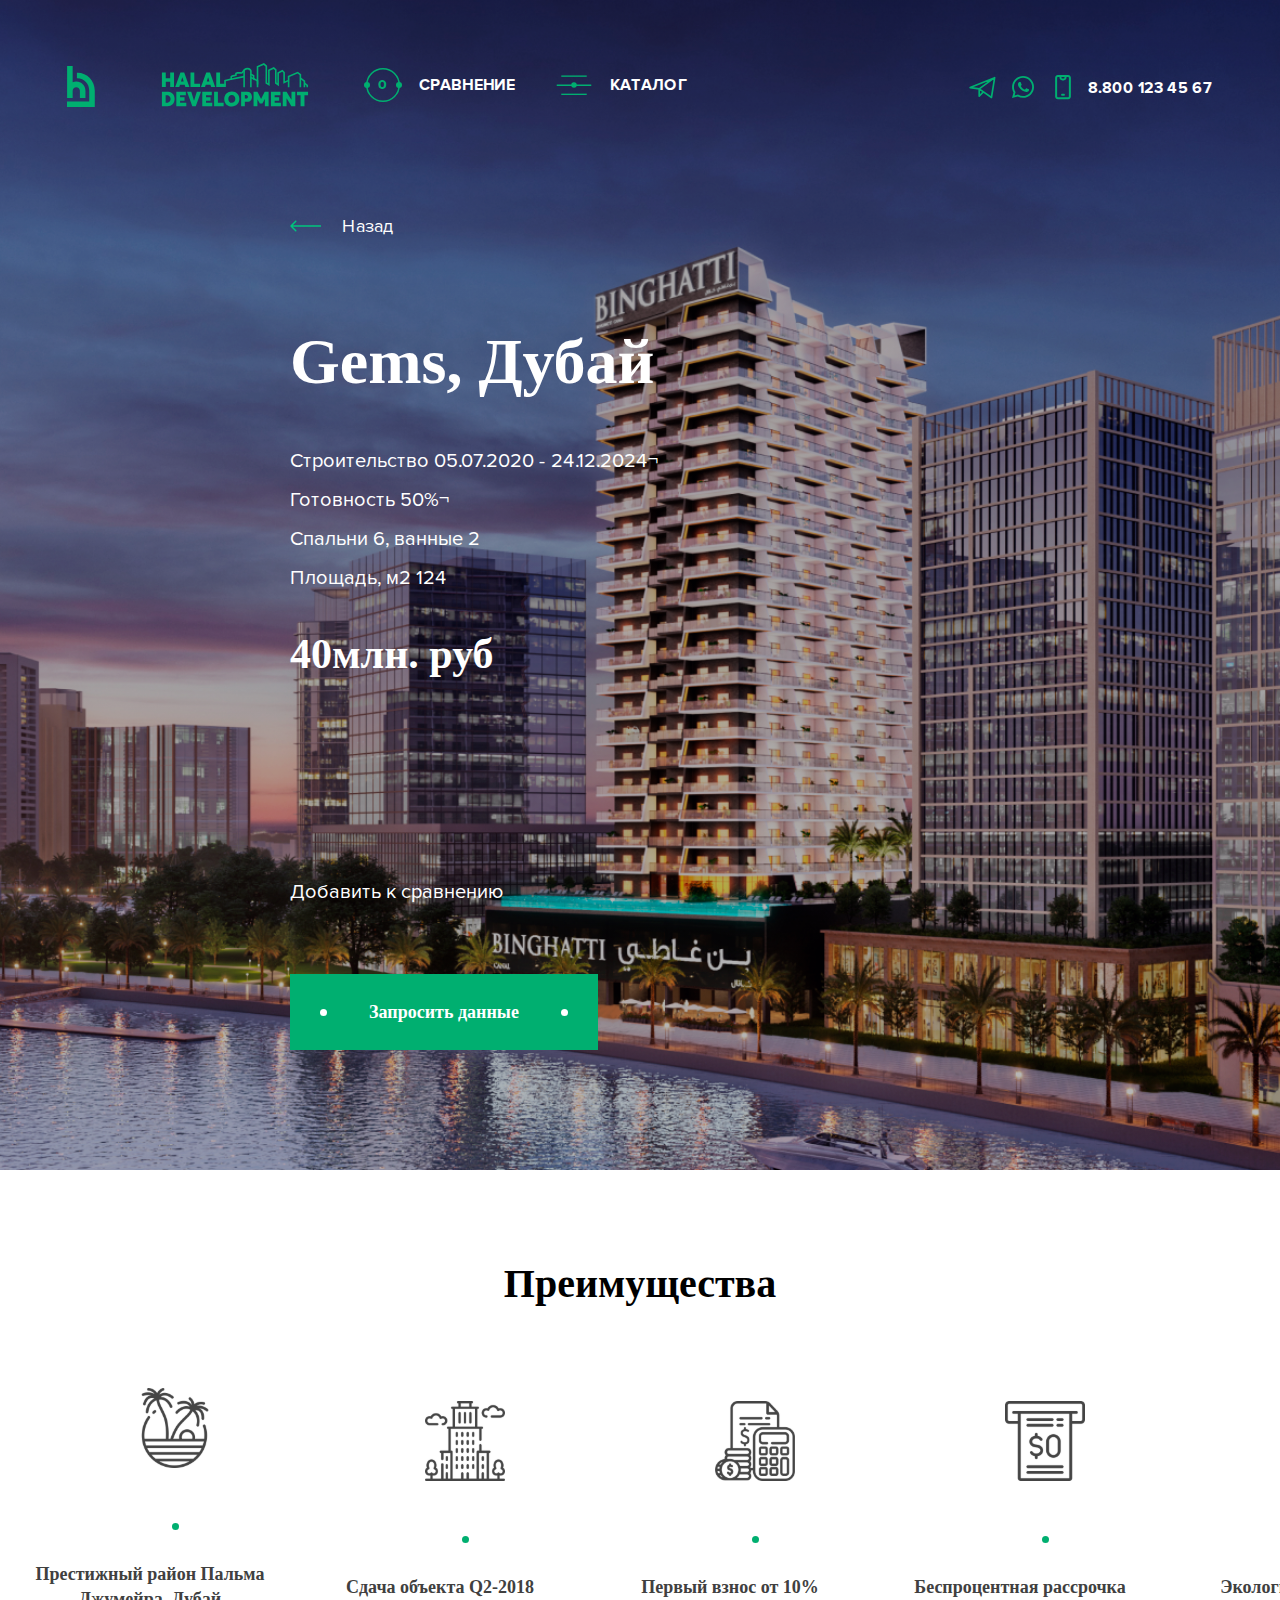
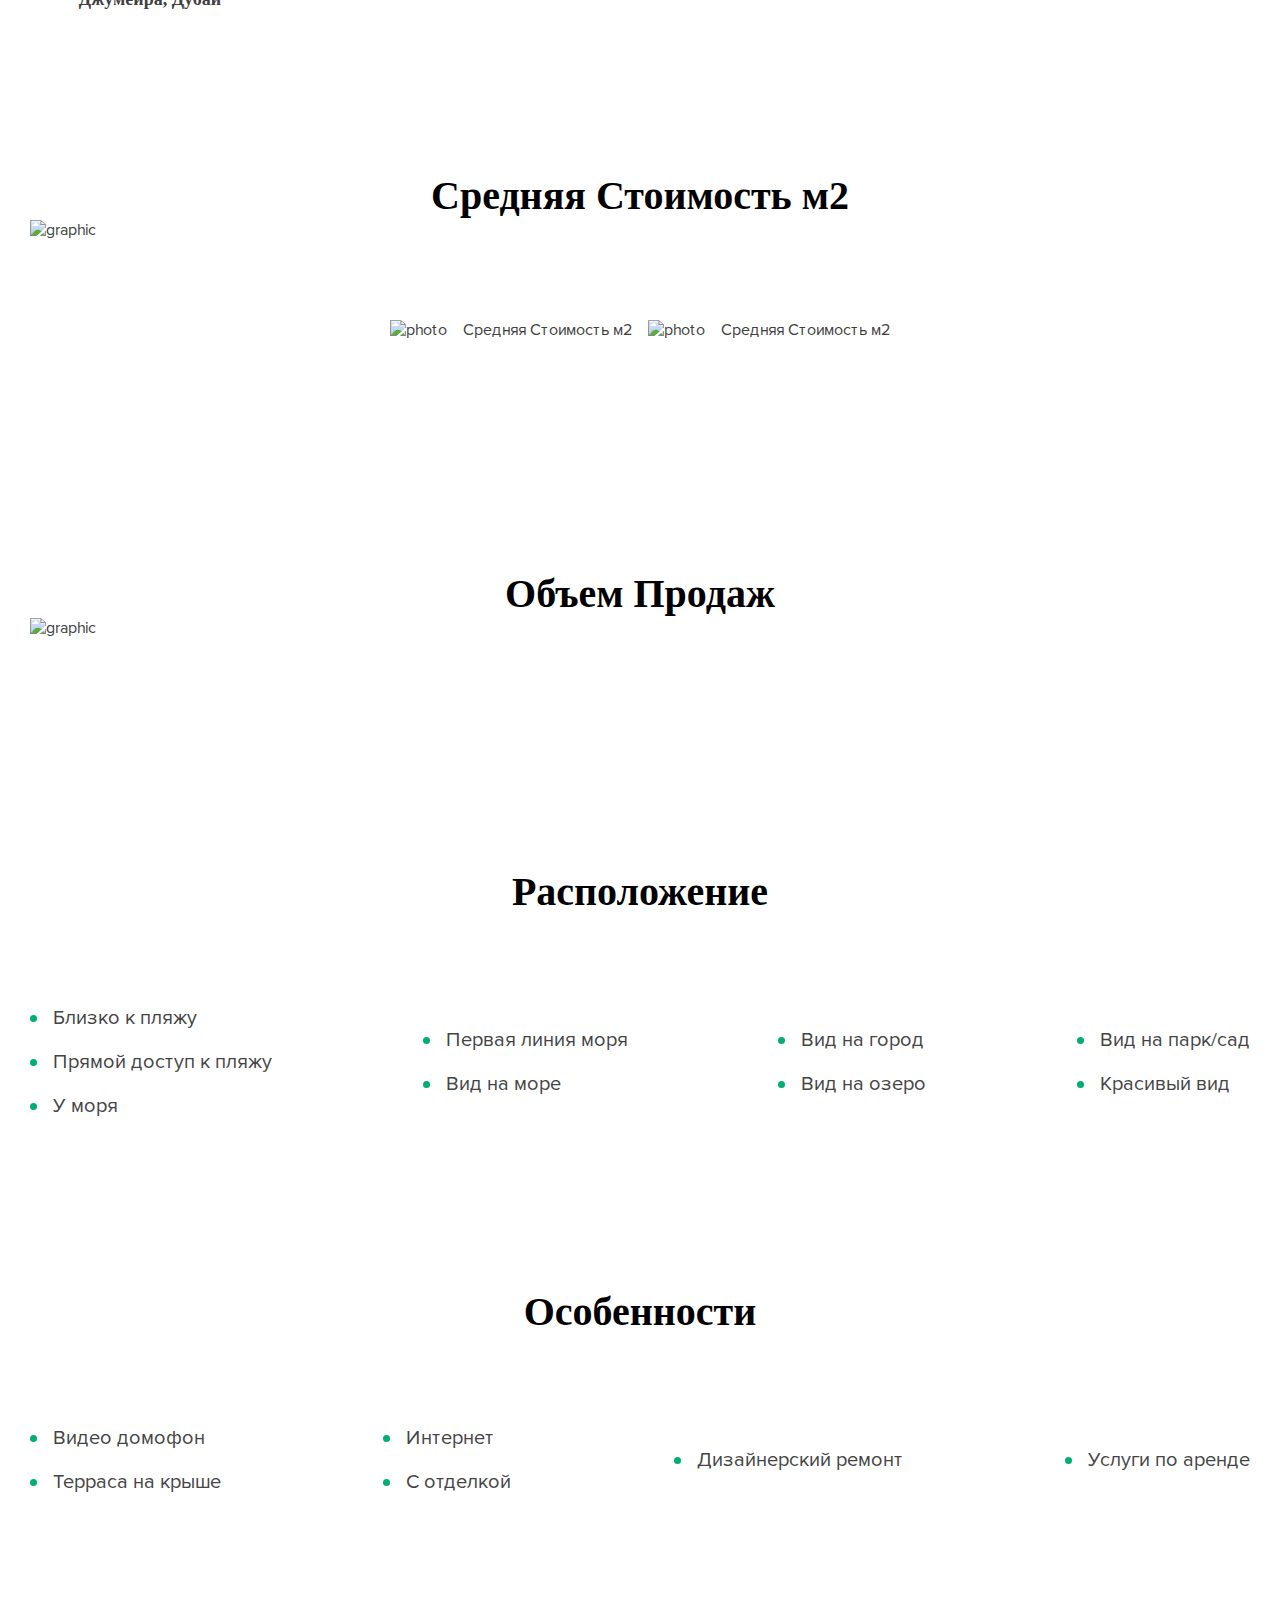
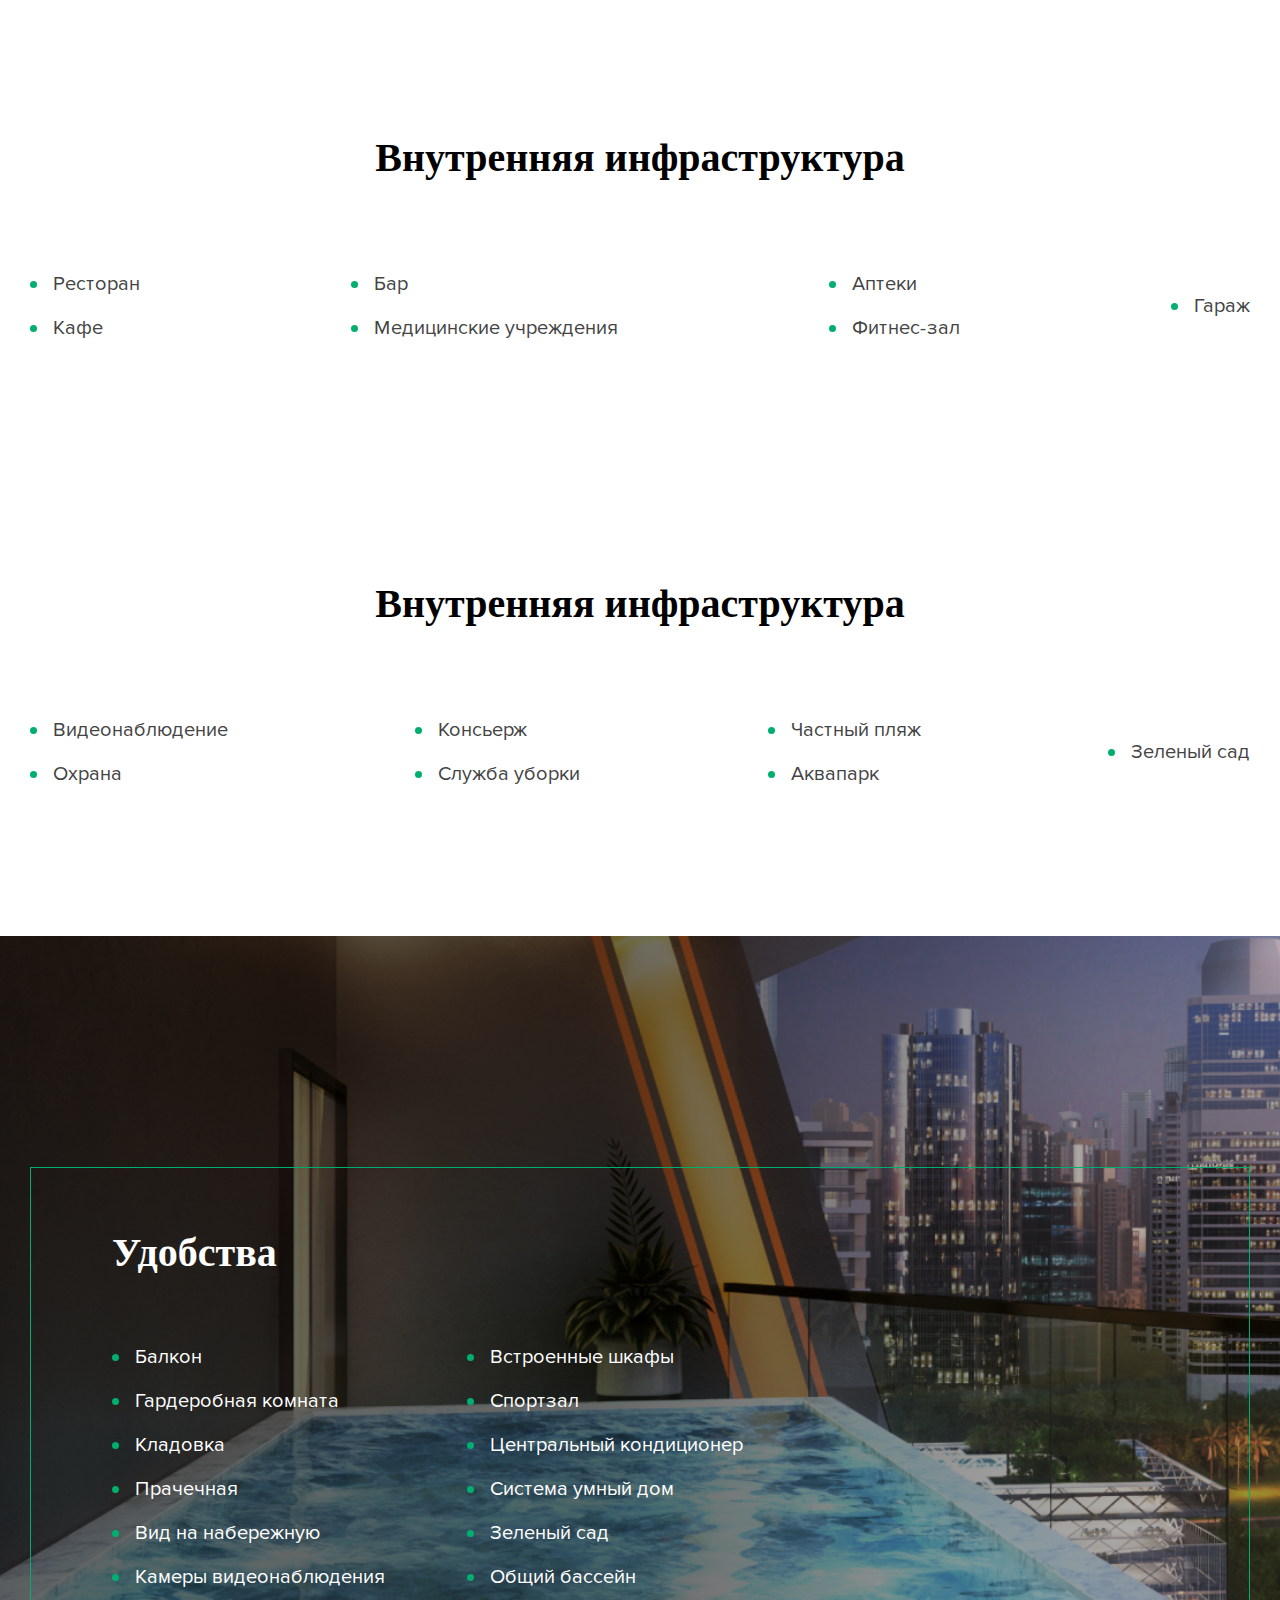
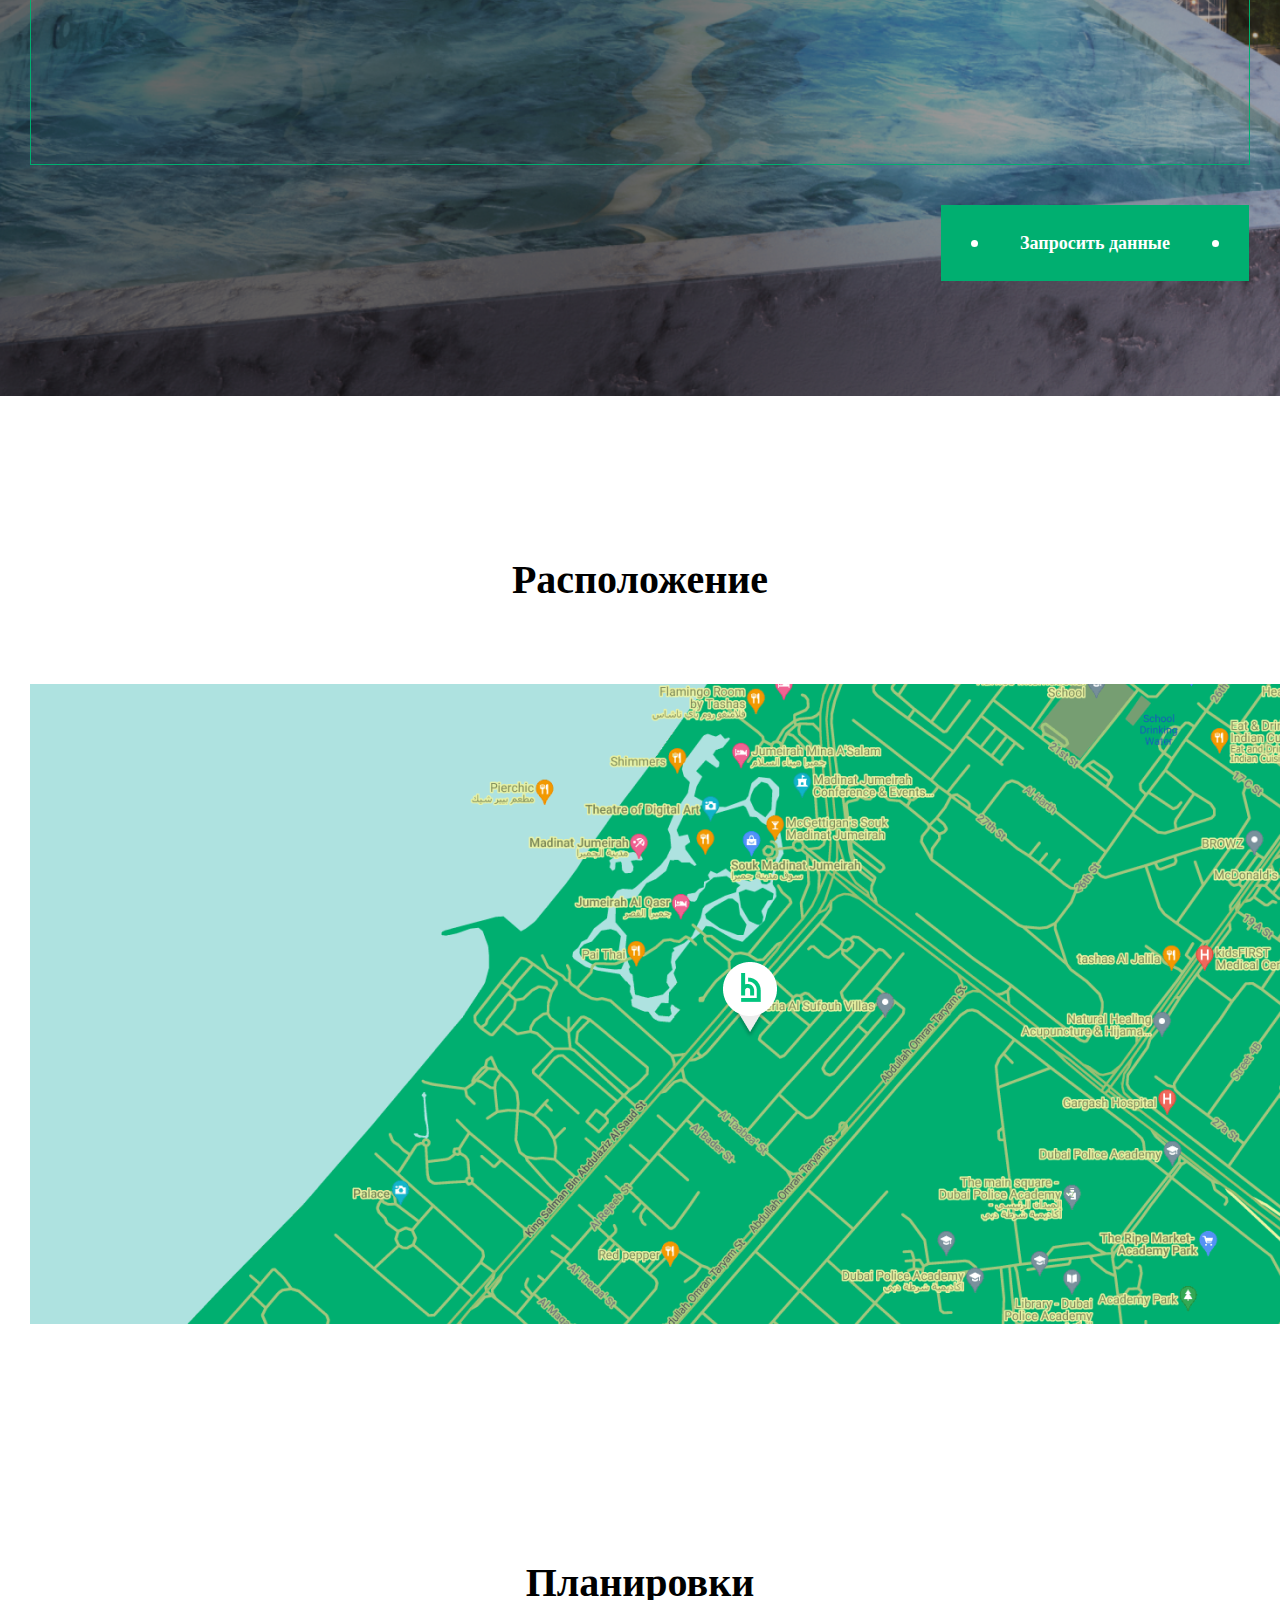
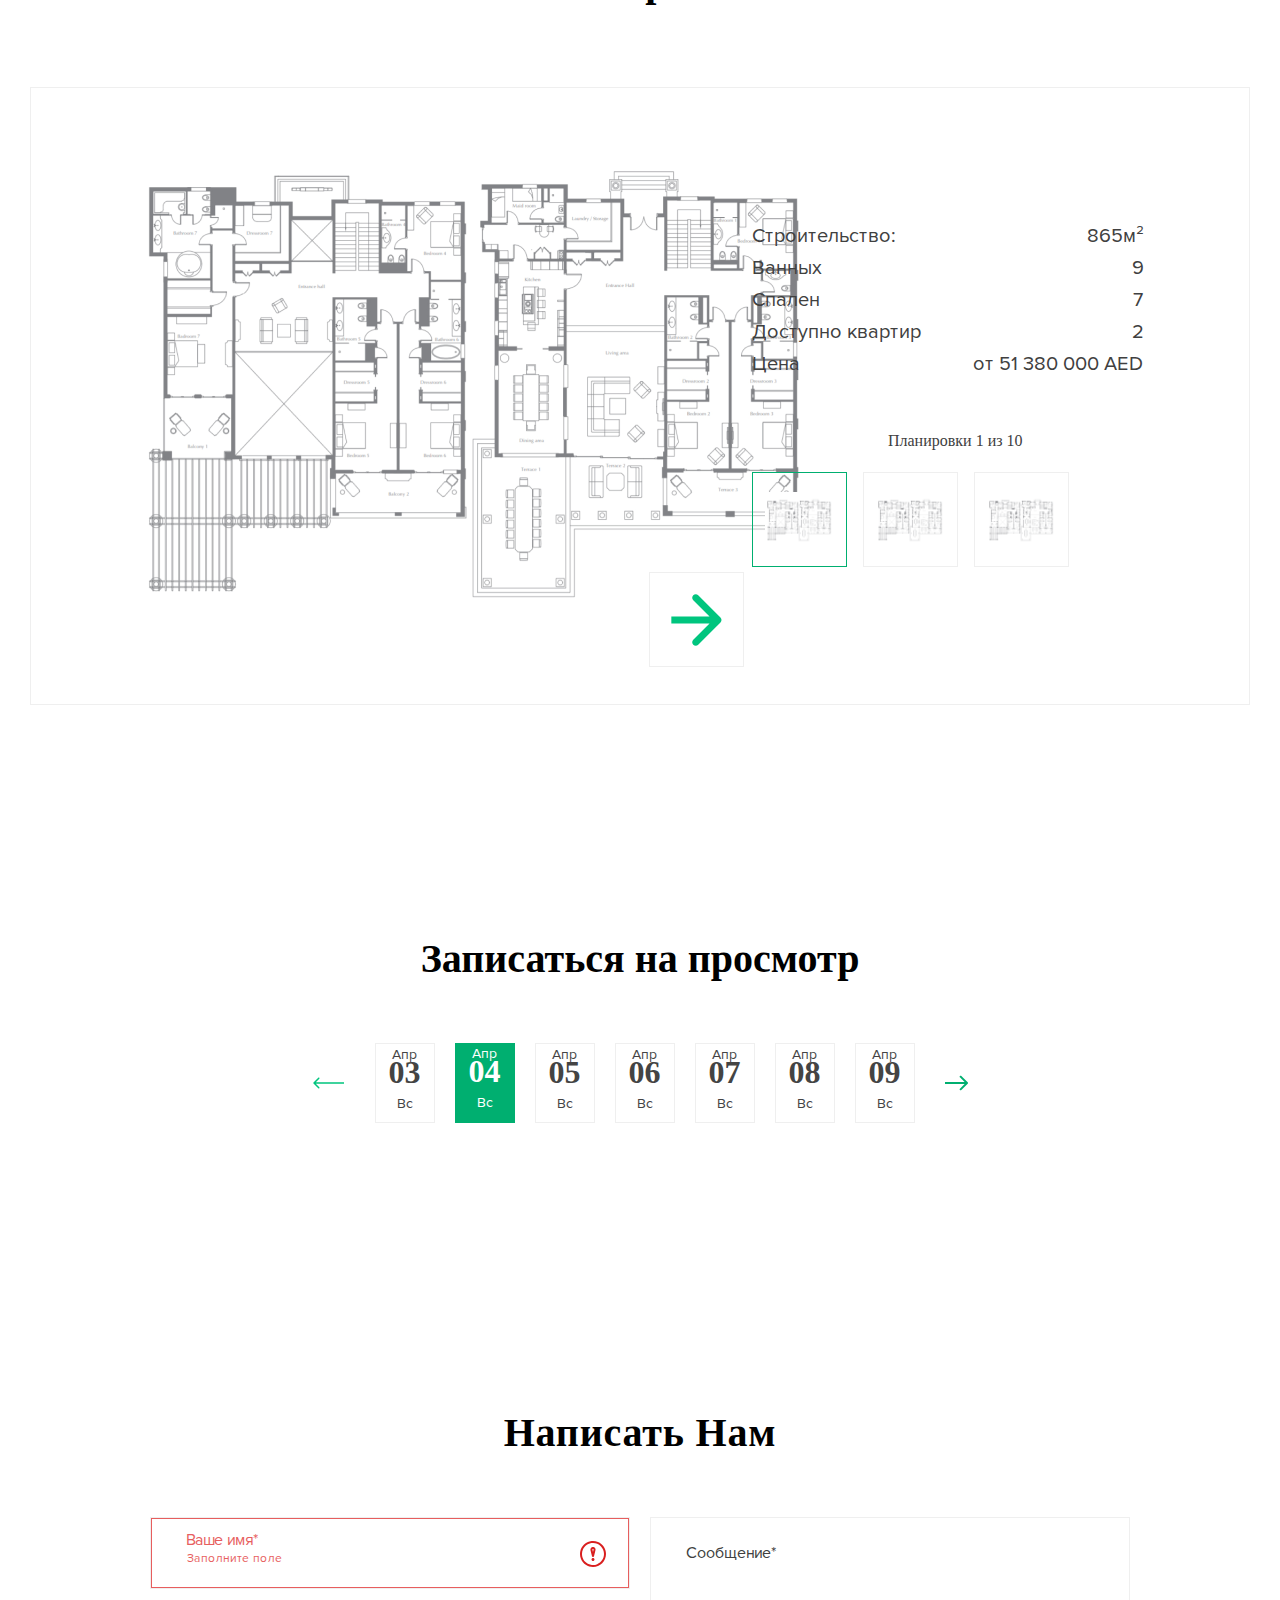
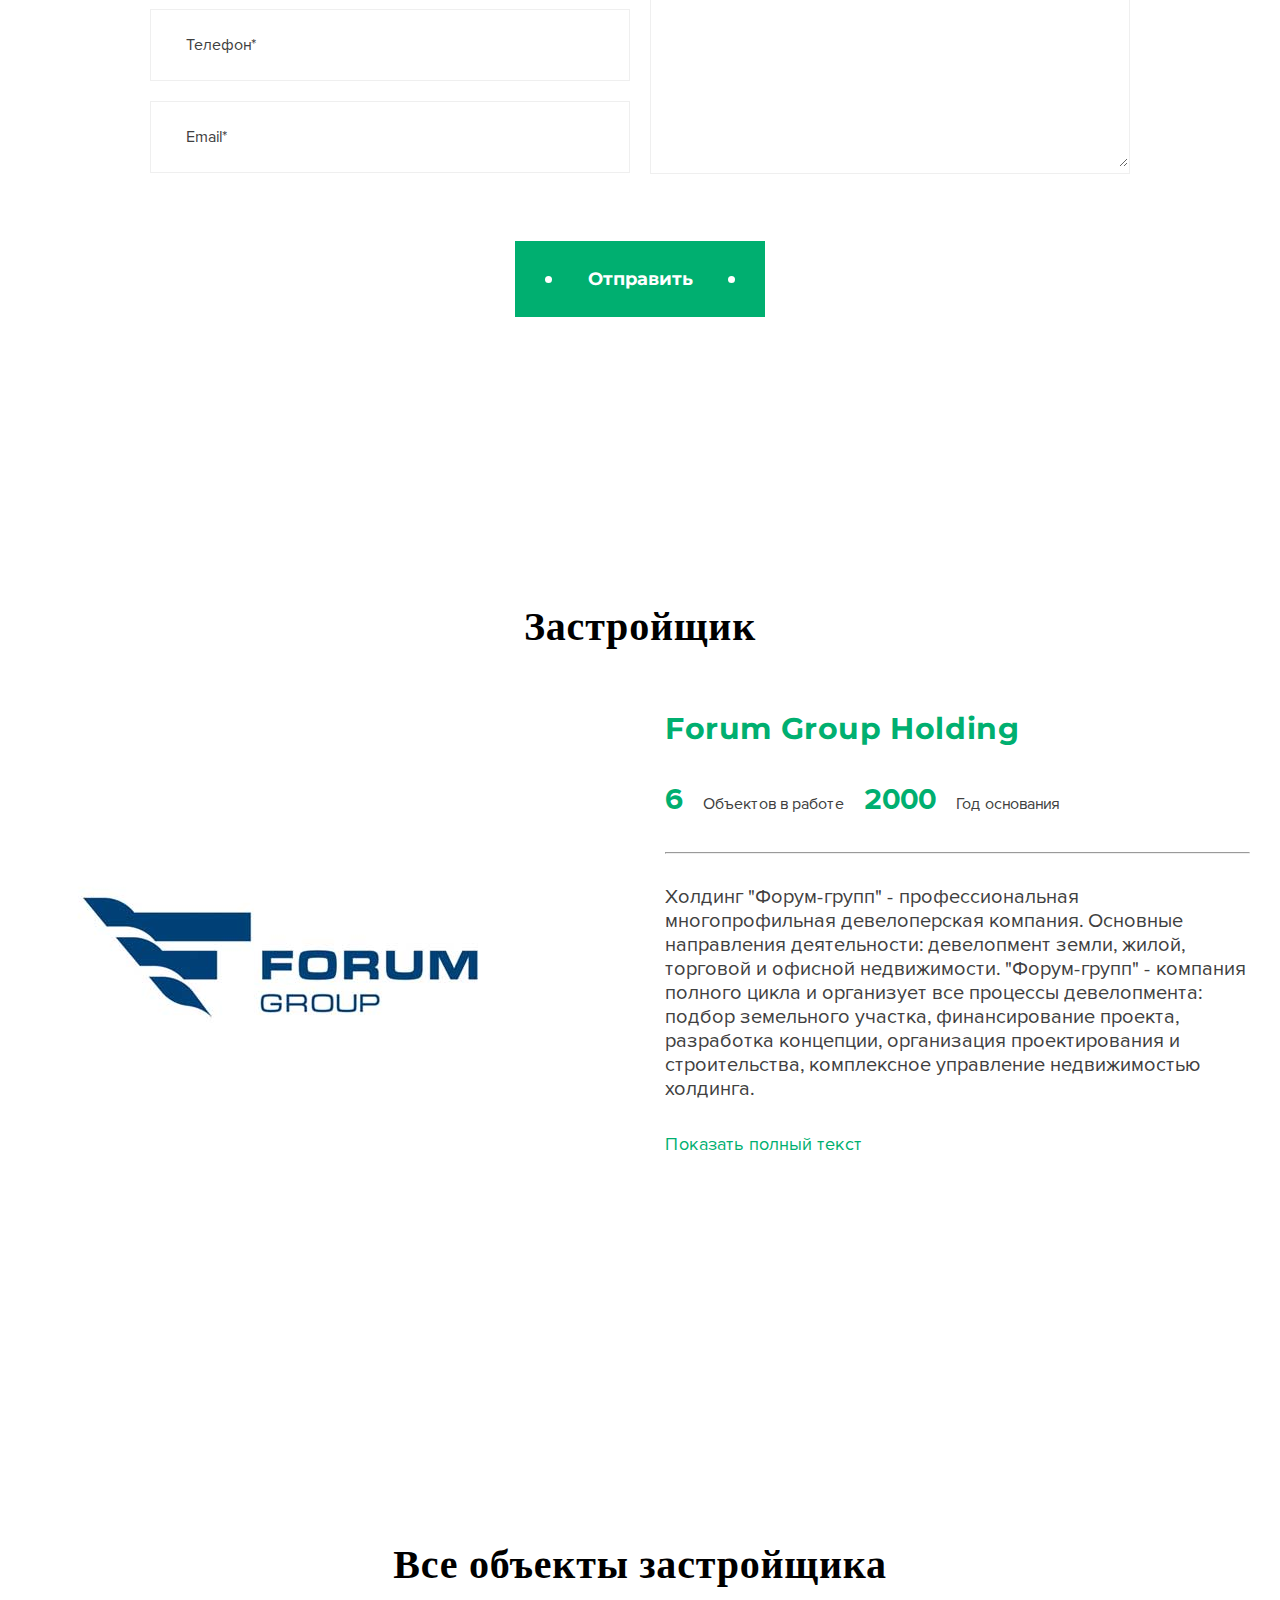
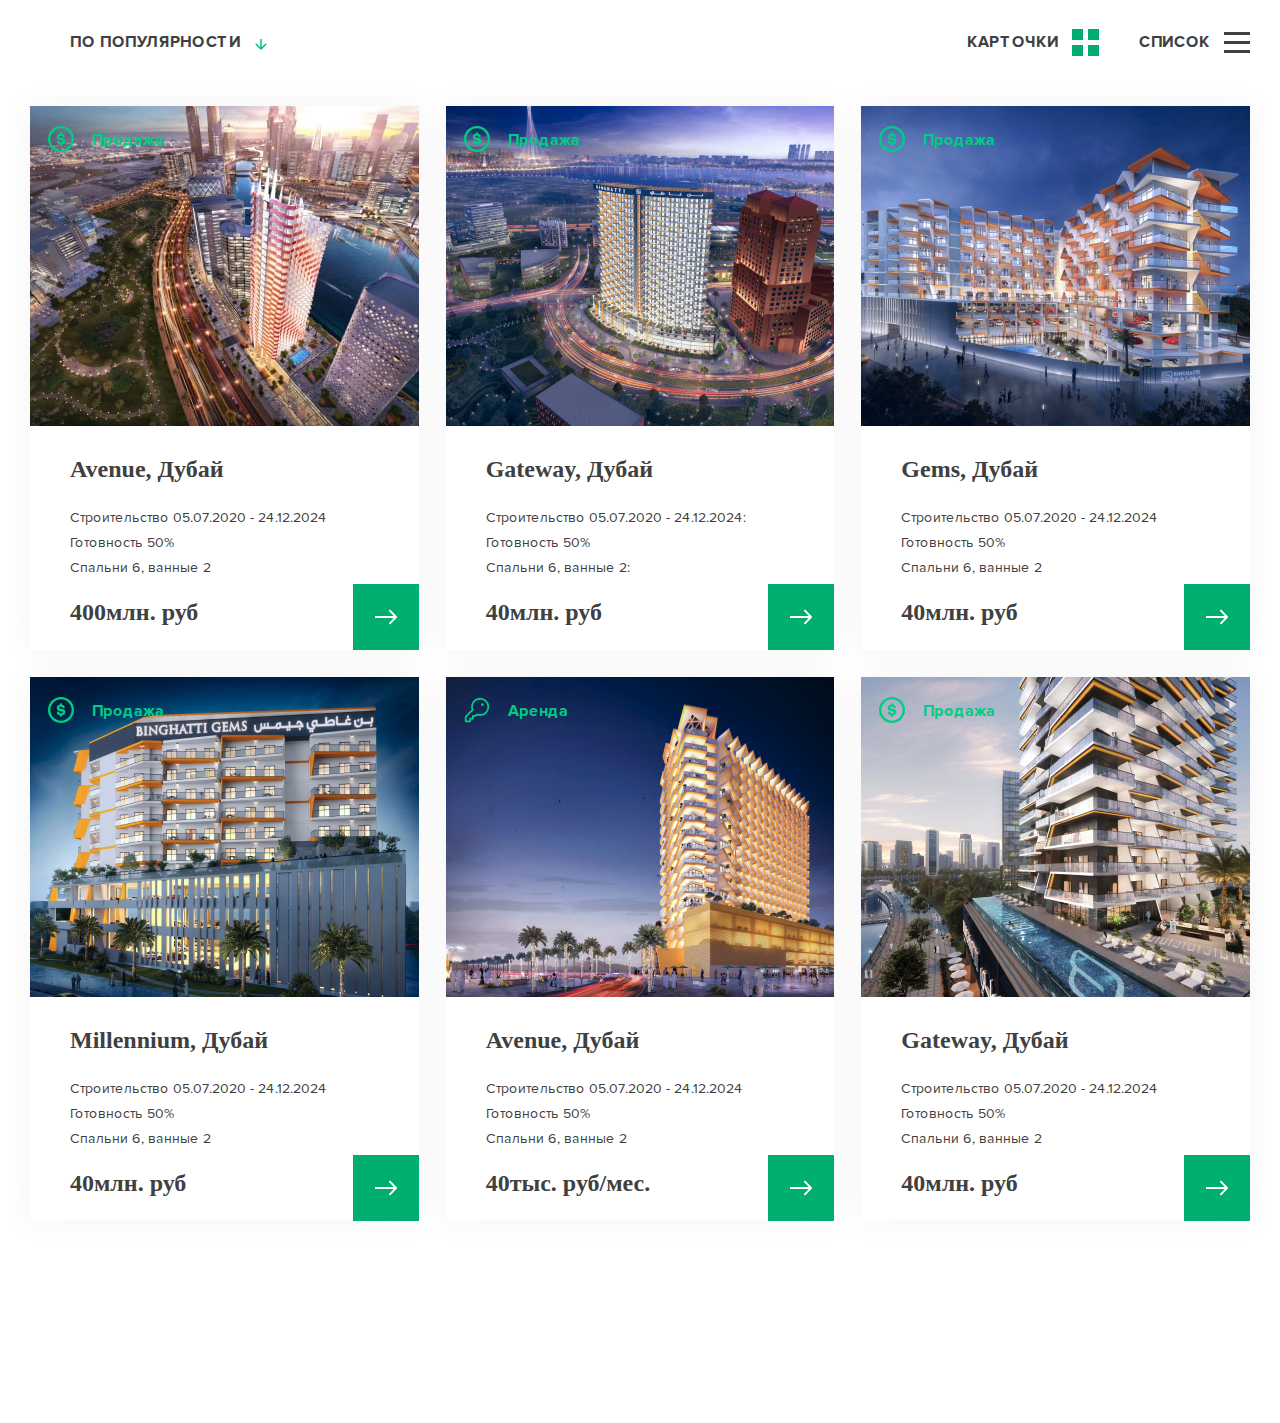
==== commit 6be160e3: "commit" ====
--- a/about.html
+++ b/about.html
@@ -119,14 +119,6 @@
                 </div>
                 <div class="flex-group">
                     <div class="title--about"> Gems, Дубай</div>
-                    <div class="flex bg-green">
-                        <svg class="star-padding" width="15" height="14" viewBox="0 0 15 14" fill="none"
-                             xmlns="http://www.w3.org/2000/svg">
-                            <path d="M7.5 0L9.58587 4.92156L15 5.34752L10.875 8.81518L12.1353 14L7.5 11.2216L2.86475 14L4.125 8.81518L0 5.34752L5.41414 4.92156L7.5 0Z"
-                                  fill="white"/>
-                        </svg>
-                        <h4 class="text-star">4.5</h4>
-                    </div>
                 </div>
                 <div class="subtitle">
 
@@ -447,9 +439,11 @@
 <div class="section" style="background: url(images/about-bg-baseine.png) 50% 0% no-repeat; background-size: cover">
     <div class="container">
         <div class="border">
-            <div class="white-about-text ml-81">
+
+            <div class="white-about-text ml-81 mt-61">
                 Удобства
             </div>
+
             <div class="box">
                 <div class="flex-column">
                     <div class="">
@@ -526,18 +520,20 @@
                             <span class="text-filter-white">Зеленый сад</span>
                         </div>
                     </div>
-                    <div>
-                        <div class="d-flex align-items-center gap ">
-                            <span class="dought ml-82 "></span>
-                            <span class="text-filter-white ">Общий бассейн</span>
-                        </div>
-                    </div>
-                </div>
+                    <div class="d-flex align-items-center gap ">
+                        <span class="dought ml-82 "></span>
+                        <span class="text-filter-white ">Общий бассейн</span>
+                    </div>
+
+
+                </div>
+
             </div>
             <div class="flex-end">
                 <button class="btn btn--desktop btn-size data ">Запросить данные</button>
             </div>
         </div>
+
     </div>
 
 </div>
@@ -550,14 +546,37 @@
 <div class="section">
     <div class="container">
         <div class="about-text pb-80">Планировки</div>
-        <div class="grid-col-2">
-            <img src="./images/schema.png" alt="">
-            <div class="texts ml-50">
-                <div class="text-info">Жилая площадь</div>
-                <div class="text-info">Ванных</div>
-                <div class="text-info">Спален</div>
-                <div class="text-info">Доступно квартир</div>
-                <div class="text-info">Цена</div>
+        <div class="border-gray-schema">
+            <div class="grid-col-2">
+                <img src="./images/schema.png" alt="" width="783" height="536">
+                <!--            <div class="texts ml-50">-->
+                <!--                <div class="text-info">Жилая площадь</div>-->
+                <!--                <div class="text-info">Ванных</div>-->
+                <!--                <div class="text-info">Спален</div>-->
+                <!--                <div class="text-info">Доступно квартир</div>-->
+                <!--                <div class="text-info">Цена</div>-->
+                <!--            </div>-->
+                <ul class="catalog-item__information mt-104">
+                    <li><span class="text-information ml-115 ">Строительство:</span> <span class="text-information">865м²</span>
+                    </li>
+                    <li><span class="text-information ml-115 ">Ванных</span><span
+                            class="text-information">9</span></li>
+                    <li><span class="text-information ml-115 ">Спален</span> <span class="text-information">7</span>
+                    </li>
+                    <li><span class="text-information ml-115 ">Доступно квартир</span> <span
+                            class="text-information">2</span>
+                    </li>
+                    <li><span class="text-information ml-115 ">Цена</span> <span class="text-information">от	51 380 000 AED</span>
+                    </li>
+                    <h4 class="text-information-about">Планировки 1 из 10</h4>
+                    <img class="ml-115 border-green-img " src="./images/mini-schema.png" alt="">
+                    <img class=" border-gray-img" src="./images/mini-schema-2.png" alt="">
+                    <img class=" border-gray-img ml-12" src="./images/mini-schema-3.png" alt="">
+                    <img class=" border-gray-img ml-12 " src="./images/arrow-small.svg" alt="">
+
+
+                </ul>
+
             </div>
         </div>
     </div>
@@ -614,7 +633,7 @@
 
         <div class="form-block__content">
 
-            <h2 class="white">Написать Нам</h2>
+            <h2 class="about-text pb-60">Написать Нам</h2>
 
             <div class="form">
 
@@ -667,10 +686,41 @@
 
     </div>
 
+
+    <section class="section forum-group">
+        <div class="container">
+
+            <div class="head">
+                <h2 class="about-text pb-60">Застройщик</h2>
+            </div>
+            <div class="grid-col-2">
+                <img src="./images/forum-group.png" alt="">
+                <div>
+                    <h2 class="green-head">Forum Group Holding</h2>
+                    <ul class = "flex">
+                        <li class = "mb-34"><span class = "green-text mr-20">6</span>Объектов в работe</li>
+                        <li class = "mb-34"><span class="green-text mr-20 ml-20">2000</span>Год основания</li>
+                    </ul>
+                    <hr class = "gray">
+                    <p class = "text-information mt-31">Холдинг "Форум-групп" - профессиональная многопрофильная девелоперская компания. Основные
+                        направления деятельности: девелопмент земли, жилой, торговой и офисной недвижимости.
+                        "Форум-групп" - компания полного цикла и организует все процессы девелопмента: подбор земельного
+                        участка, финансирование проекта, разработка концепции, организация проектирования и
+                        строительства, комплексное управление недвижимостью холдинга.
+                    </p>
+                    <a href="" class="green-link">Показать полный текст</a>
+                </div>
+            </div>
+        </div>
+    </section>
+
+
 </section>
+
 <section class="section catalog-section">
+
     <div class="container">
-
+        <h2 class="about-text pb-60">Все объекты застройщика</h2>
         <div class="catalog-head">
 
             <a class="view-item active view-item-cards">
@@ -715,9 +765,8 @@
                             <img src="images/catalog-img.jpg" alt="">
                         </div>
                         <div class="catalog-item__content">
-                            <span class="catalog-item__title">Avenue, Дубай</span>
+                            <span class="about-text-cart">Avenue, Дубай</span>
                             <div class="catalog-item__cost">
-                                <div class="catalog-item__price">300 000 - 500 000</div>
                                 <div class="catalog-item__valuta">
                                     <div class="select select--valuta">
                                         <select class="select2">
@@ -729,44 +778,15 @@
                                 </div>
                             </div>
                             <ul class="catalog-item__information">
-                                <li><span>Строительство:</span>24.21.2024</li>
-                                <li><span>1 спальня:</span>300 000 $</li>
-                                <li><span>2 спальни:</span>400 000 $</li>
-                                <li><span>3 спальни:</span>500 000 $</li>
+                                <li><span>Строительство 05.07.2020 - 24.12.2024</span></li>
+                                <li><span>Готовность 50%</span></li>
+                                <li><span>Спальни 6, ванные 2</span></li>
                             </ul>
-                            <span class="catalog-item__comparison">
-                  <a>Добавить к сравнению</a>
-                </span>
+
                             <div class="catalog-item__bottom">
+                                <div class="about-text-cart">400млн. руб</div>
                                 <div class="catalog-item__contacts">
-                    <span class="catalog-item__contact-item">
-                      <a href="">
-                        <svg>
-                          <use xlink:href="images/sprite.svg#whatsapp-icon"></use>
-                        </svg>
-                      </a>
-                    </span>
-                                    <span class="catalog-item__contact-item">
-                      <a href="">
-                        <svg>
-                          <use xlink:href="images/sprite.svg#telegram-icon"></use>
-                        </svg>
-                      </a>
-                    </span>
-                                    <span class="catalog-item__contact-item">
-                      <a href="">
-                        <svg>
-                          <use xlink:href="images/sprite.svg#mail-icon"></use>
-                        </svg>
-                      </a>
-                    </span>
-                                    <span class="catalog-item__contact-item">
-                      <a href="">
-                        <svg>
-                          <use xlink:href="images/sprite.svg#phone-icon"></use>
-                        </svg>
-                      </a>
-                    </span>
+
                                 </div>
                                 <a href="#" class="catalog-item__btn"><img src="images/arrow-right.svg" alt=""></a>
                             </div>
@@ -783,9 +803,8 @@
                             <img src="images/cart-bg-5.png" alt="">
                         </div>
                         <div class="catalog-item__content">
-                            <span class="catalog-item__title">Avenue, Дубай</span>
+                            <span class="about-text-cart">Gateway, Дубай</span>
                             <div class="catalog-item__cost">
-                                <div class="catalog-item__price">300 000 - 500 000</div>
                                 <div class="catalog-item__valuta">
                                     <div class="select select--valuta">
                                         <select class="select2">
@@ -797,44 +816,15 @@
                                 </div>
                             </div>
                             <ul class="catalog-item__information">
-                                <li><span>Строительство:</span>24.21.2024</li>
-                                <li><span>1 спальня:</span>300 000 $</li>
-                                <li><span>2 спальни:</span>400 000 $</li>
-                                <li><span>3 спальни:</span>500 000 $</li>
+                                <li><span>Строительство 05.07.2020 - 24.12.2024:</span></li>
+                                <li><span>Готовность 50%</span></li>
+                                <li><span>Спальни 6, ванные 2:</span></li>
                             </ul>
-                            <span class="catalog-item__comparison">
-                  <a>Добавить к сравнению</a>
-                </span>
+
                             <div class="catalog-item__bottom">
+                                <div class="about-text-cart">40млн. руб</div>
                                 <div class="catalog-item__contacts">
-                    <span class="catalog-item__contact-item">
-                      <a href="">
-                        <svg>
-                          <use xlink:href="images/sprite.svg#whatsapp-icon"></use>
-                        </svg>
-                      </a>
-                    </span>
-                                    <span class="catalog-item__contact-item">
-                      <a href="">
-                        <svg>
-                          <use xlink:href="images/sprite.svg#telegram-icon"></use>
-                        </svg>
-                      </a>
-                    </span>
-                                    <span class="catalog-item__contact-item">
-                      <a href="">
-                        <svg>
-                          <use xlink:href="images/sprite.svg#mail-icon"></use>
-                        </svg>
-                      </a>
-                    </span>
-                                    <span class="catalog-item__contact-item">
-                      <a href="">
-                        <svg>
-                          <use xlink:href="images/sprite.svg#phone-icon"></use>
-                        </svg>
-                      </a>
-                    </span>
+
                                 </div>
                                 <a href="#" class="catalog-item__btn"><img src="images/arrow-right.svg" alt=""></a>
                             </div>
@@ -851,9 +841,8 @@
                             <img src="images/cart-img.png" alt="">
                         </div>
                         <div class="catalog-item__content">
-                            <span class="catalog-item__title">Avenue, Дубай</span>
+                            <span class="about-text-cart">Gems, Дубай</span>
                             <div class="catalog-item__cost">
-                                <div class="catalog-item__price">300 000 - 500 000</div>
                                 <div class="catalog-item__valuta">
                                     <div class="select select--valuta">
                                         <select class="select2">
@@ -865,44 +854,16 @@
                                 </div>
                             </div>
                             <ul class="catalog-item__information">
-                                <li><span>Строительство:</span>24.21.2024</li>
-                                <li><span>1 спальня:</span>300 000 $</li>
-                                <li><span>2 спальни:</span>400 000 $</li>
-                                <li><span>3 спальни:</span>500 000 $</li>
+                                <li><span>Строительство 05.07.2020 - 24.12.2024</span></li>
+                                <li><span>Готовность 50%</span></li>
+                                <li><span>Спальни 6, ванные 2</span></li>
                             </ul>
-                            <span class="catalog-item__comparison">
-                  <a>Добавить к сравнению</a>
-                </span>
+
                             <div class="catalog-item__bottom">
+                                <div class="about-text-cart">40млн. руб</div>
                                 <div class="catalog-item__contacts">
-                    <span class="catalog-item__contact-item">
-                      <a href="">
-                        <svg>
-                          <use xlink:href="images/sprite.svg#whatsapp-icon"></use>
-                        </svg>
-                      </a>
-                    </span>
-                                    <span class="catalog-item__contact-item">
-                      <a href="">
-                        <svg>
-                          <use xlink:href="images/sprite.svg#telegram-icon"></use>
-                        </svg>
-                      </a>
-                    </span>
-                                    <span class="catalog-item__contact-item">
-                      <a href="">
-                        <svg>
-                          <use xlink:href="images/sprite.svg#mail-icon"></use>
-                        </svg>
-                      </a>
-                    </span>
-                                    <span class="catalog-item__contact-item">
-                      <a href="">
-                        <svg>
-                          <use xlink:href="images/sprite.svg#phone-icon"></use>
-                        </svg>
-                      </a>
-                    </span>
+
+
                                 </div>
                                 <a href="#" class="catalog-item__btn"><img src="images/arrow-right.svg" alt=""></a>
                             </div>
@@ -919,9 +880,8 @@
                             <img src="images/cart-img-2.png" alt="">
                         </div>
                         <div class="catalog-item__content">
-                            <span class="catalog-item__title">Avenue, Дубай</span>
+                            <span class="about-text-cart">Millennium, Дубай</span>
                             <div class="catalog-item__cost">
-                                <div class="catalog-item__price">300 000 - 500 000</div>
                                 <div class="catalog-item__valuta">
                                     <div class="select select--valuta">
                                         <select class="select2">
@@ -933,44 +893,15 @@
                                 </div>
                             </div>
                             <ul class="catalog-item__information">
-                                <li><span>Строительство:</span>24.21.2024</li>
-                                <li><span>1 спальня:</span>300 000 $</li>
-                                <li><span>2 спальни:</span>400 000 $</li>
-                                <li><span>3 спальни:</span>500 000 $</li>
+                                <li><span>Строительство 05.07.2020 - 24.12.2024</span></li>
+                                <li><span>Готовность 50%</span></li>
+                                <li><span>Спальни 6, ванные 2</span></li>
                             </ul>
-                            <span class="catalog-item__comparison">
-                  <a>Добавить к сравнению</a>
-                </span>
+
                             <div class="catalog-item__bottom">
+                                    <div class="about-text-cart">40млн. руб</div>
                                 <div class="catalog-item__contacts">
-                    <span class="catalog-item__contact-item">
-                      <a href="">
-                        <svg>
-                          <use xlink:href="images/sprite.svg#whatsapp-icon"></use>
-                        </svg>
-                      </a>
-                    </span>
-                                    <span class="catalog-item__contact-item">
-                      <a href="">
-                        <svg>
-                          <use xlink:href="images/sprite.svg#telegram-icon"></use>
-                        </svg>
-                      </a>
-                    </span>
-                                    <span class="catalog-item__contact-item">
-                      <a href="">
-                        <svg>
-                          <use xlink:href="images/sprite.svg#mail-icon"></use>
-                        </svg>
-                      </a>
-                    </span>
-                                    <span class="catalog-item__contact-item">
-                      <a href="">
-                        <svg>
-                          <use xlink:href="images/sprite.svg#phone-icon"></use>
-                        </svg>
-                      </a>
-                    </span>
+
                                 </div>
                                 <a href="#" class="catalog-item__btn"><img src="images/arrow-right.svg" alt=""></a>
                             </div>
@@ -979,7 +910,7 @@
                         </div>
                     </div>
                 </div>
-                <div class="item">
+                <div class="item hover-item">
                     <div class="catalog-item">
                         <div class="catalog-item__image">
                 <span class="catalog-item__status"><span class="icon"><img src="images/key.svg"
@@ -1006,7 +937,7 @@
                             </ul>
 
                             <div class="catalog-item__bottom">
-                                <div class = "about-text-cart">40тыс. руб/мес.</div>
+                                <div class="about-text-cart">40тыс. руб/мес.</div>
                                 <a href="#" class="catalog-item__btn"><img src="images/arrow-right.svg" alt=""></a>
                             </div>
 
@@ -1022,9 +953,8 @@
                             <img src="images/cart-bg-4.png" alt="">
                         </div>
                         <div class="catalog-item__content">
-                            <span class="catalog-item__title">Avenue, Дубай</span>
+                            <span class="about-text-cart">Gateway, Дубай</span>
                             <div class="catalog-item__cost">
-                                <div class="catalog-item__price">300 000 - 500 000</div>
                                 <div class="catalog-item__valuta">
                                     <div class="select select--valuta">
                                         <select class="select2">
@@ -1037,43 +967,14 @@
                             </div>
                             <ul class="catalog-item__information">
                                 <li><span>Строительство 05.07.2020 - 24.12.2024</span></li>
-                                <li><span>1 спальня:</span>300 000 $</li>
-                                <li><span>2 спальни:</span>400 000 $</li>
-                                <li><span>3 спальни:</span>500 000 $</li>
+                                <li><span>Готовность 50%</span></li>
+                                <li><span>Спальни 6, ванные 2</span></li>
                             </ul>
-                            <span class="catalog-item__comparison">
-                  <a>Добавить к сравнению</a>
-                </span>
+
                             <div class="catalog-item__bottom">
+                                <div class="about-text-cart">40млн. руб</div>
+
                                 <div class="catalog-item__contacts">
-                    <span class="catalog-item__contact-item">
-                      <a href="">
-                        <svg>
-                          <use xlink:href="images/sprite.svg#whatsapp-icon"></use>
-                        </svg>
-                      </a>
-                    </span>
-                                    <span class="catalog-item__contact-item">
-                      <a href="">
-                        <svg>
-                          <use xlink:href="images/sprite.svg#telegram-icon"></use>
-                        </svg>
-                      </a>
-                    </span>
-                                    <span class="catalog-item__contact-item">
-                      <a href="">
-                        <svg>
-                          <use xlink:href="images/sprite.svg#mail-icon"></use>
-                        </svg>
-                      </a>
-                    </span>
-                                    <span class="catalog-item__contact-item">
-                      <a href="">
-                        <svg>
-                          <use xlink:href="images/sprite.svg#phone-icon"></use>
-                        </svg>
-                      </a>
-                    </span>
                                 </div>
                                 <a href="#" class="catalog-item__btn"><img src="images/arrow-right.svg" alt=""></a>
                             </div>
--- a/css/styles.css
+++ b/css/styles.css
@@ -1499,7 +1499,7 @@
 }
 
 @media (min-width: 993px) {
-    .catalog-block.wide .item {
+    .catalog-block.wide {
         width: 100%;
         margin-bottom: 20px !important;
     }
@@ -1746,6 +1746,7 @@
     -webkit-box-shadow: 0px 0px 30px rgba(0, 0, 0, 0.05);
     box-shadow: 0px 0px 30px rgba(0, 0, 0, 0.05);
 }
+
 
 @media (max-width: 992px) {
     .catalog-item {
@@ -2401,7 +2402,9 @@
         margin-bottom: 0px;
     }
 }
-
+.mt-61{
+    margin-top: 61px;
+}
 .form__col {
     width: calc(100% / 2 - 10px);
 }
@@ -3118,6 +3121,7 @@
     height: 598px;
     margin-top: 161px;
     margin-bottom: 161px;
+    padding-bottom: 61px;
 }
 .flex-end{
     display: flex;
@@ -3208,10 +3212,87 @@
     line-height: 48px;
     color: #ffffff;
     margin-bottom: 58px;
-    margin-top: 0px;
+}
+.mt-104{
+    margin-top: 104px;
+}
+.border-green-img{
+    border: 1px solid #00AF70;
+    padding: 19px 11px 18px 12px;
+    margin-right: 12px;
+    width: 95px;
+    height: 95px;
+}
+.green-head{
+    font-size: 30px;
+    font-weight: 700;
+    line-height: 36px;
+    color: rgba(0, 175, 112, 1);
+    display: flex;
+    margin-bottom: 35px;
+}
+.green-text{
+    font-size: 30px;
+    font-weight: 700;
+    line-height: 36px;
+    color: rgba(0, 175, 112, 1);
+}
+.mb-34{
+    margin-bottom: 34px;
+}
+.mt-31{
+    margin-top: 31px;
+    margin-bottom: 30px;
+}
+.gray{
+    height: 1px;
+}
+.bg-black{
+    background: #000000;
+    margin-bottom: 50px;
+}
+.green-link{
+    font-size: 18px;
+    font-weight: 400;
+    line-height: 27px;
+    color: rgba(0, 175, 112, 1);
+}
+.border-gray-img{
+    border: 1px solid #EFEFEF;
+    padding: 19px 11px 18px 12px;
+    width: 95px;
+    height: 95px;
+}
+.text-information-about{
+    font-size: 16px;
+    font-weight: 400;
+    font-family: 'Georgia';
+    display: flex;
+    justify-content: center;
+    align-items: center;
+    margin-left: 130px;
+    margin-top: 56px;
+    margin-bottom: 22px;
+}
+.border-gray-schema{
+    border: 1px solid #EFEFEF;
+    padding: 32px 105px 32px 48px;
+}
+.mr-12{
+    margin-right: 12px;
 }
 .mb-168{
     margin-bottom: 168px;
+}
+.ml-12{
+    margin-left: 12px;
+}
+.text-information{
+    font-size: 20px;
+    font-weight: 400;
+}
+.ml-115{
+    margin-left: 115px;
 }
 .box {
     display: flex;
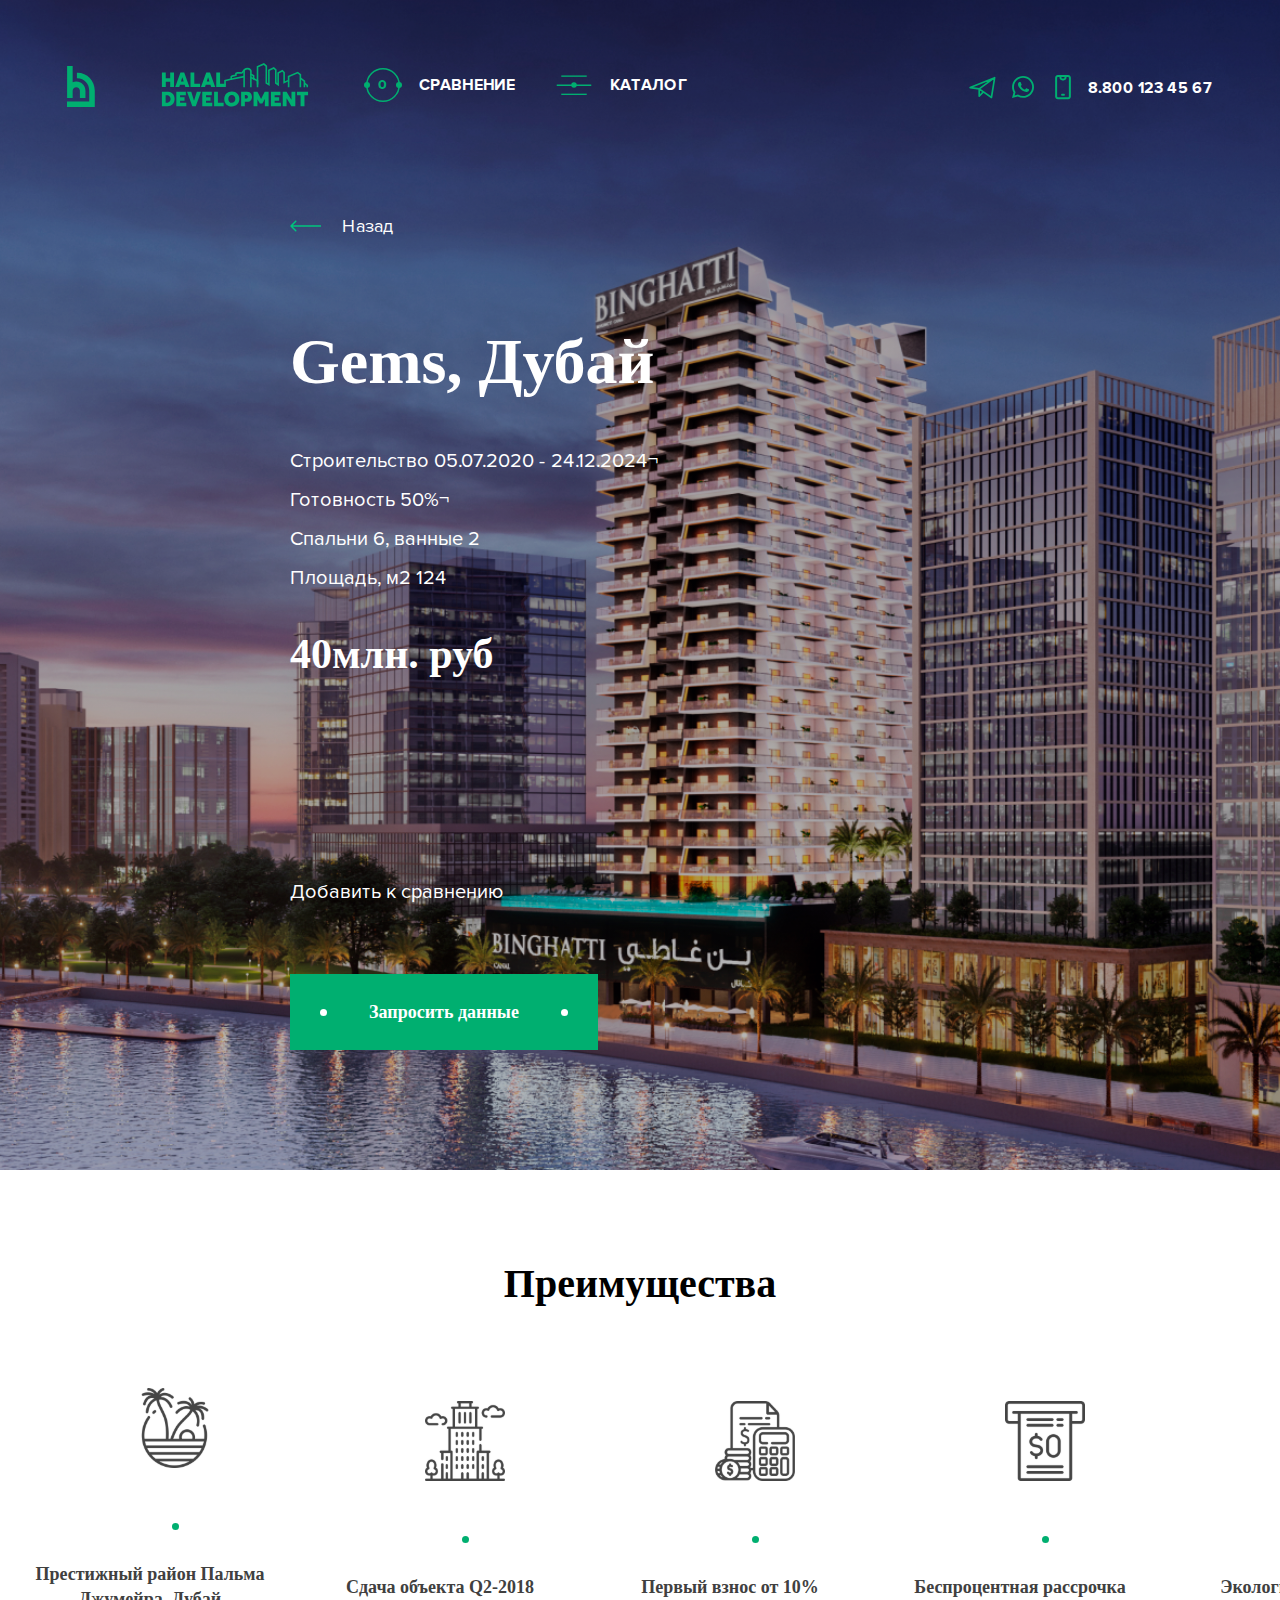
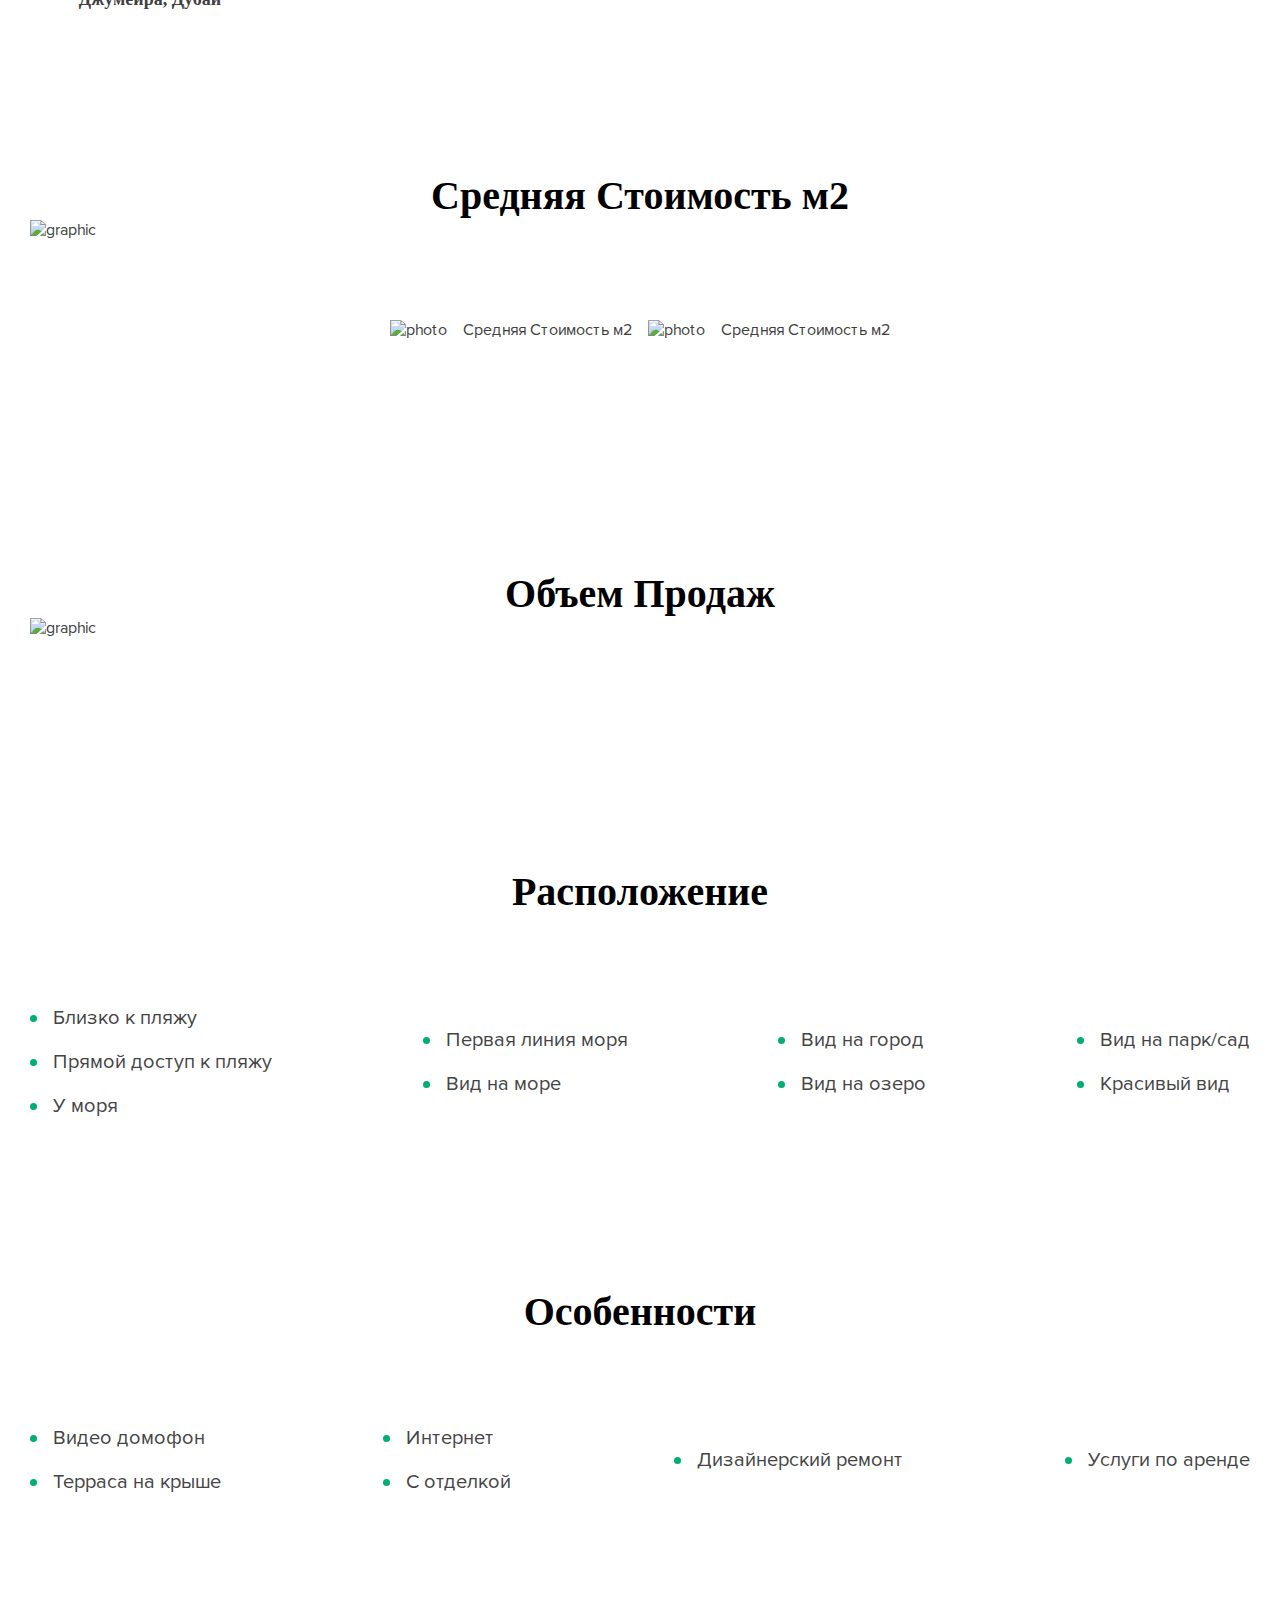
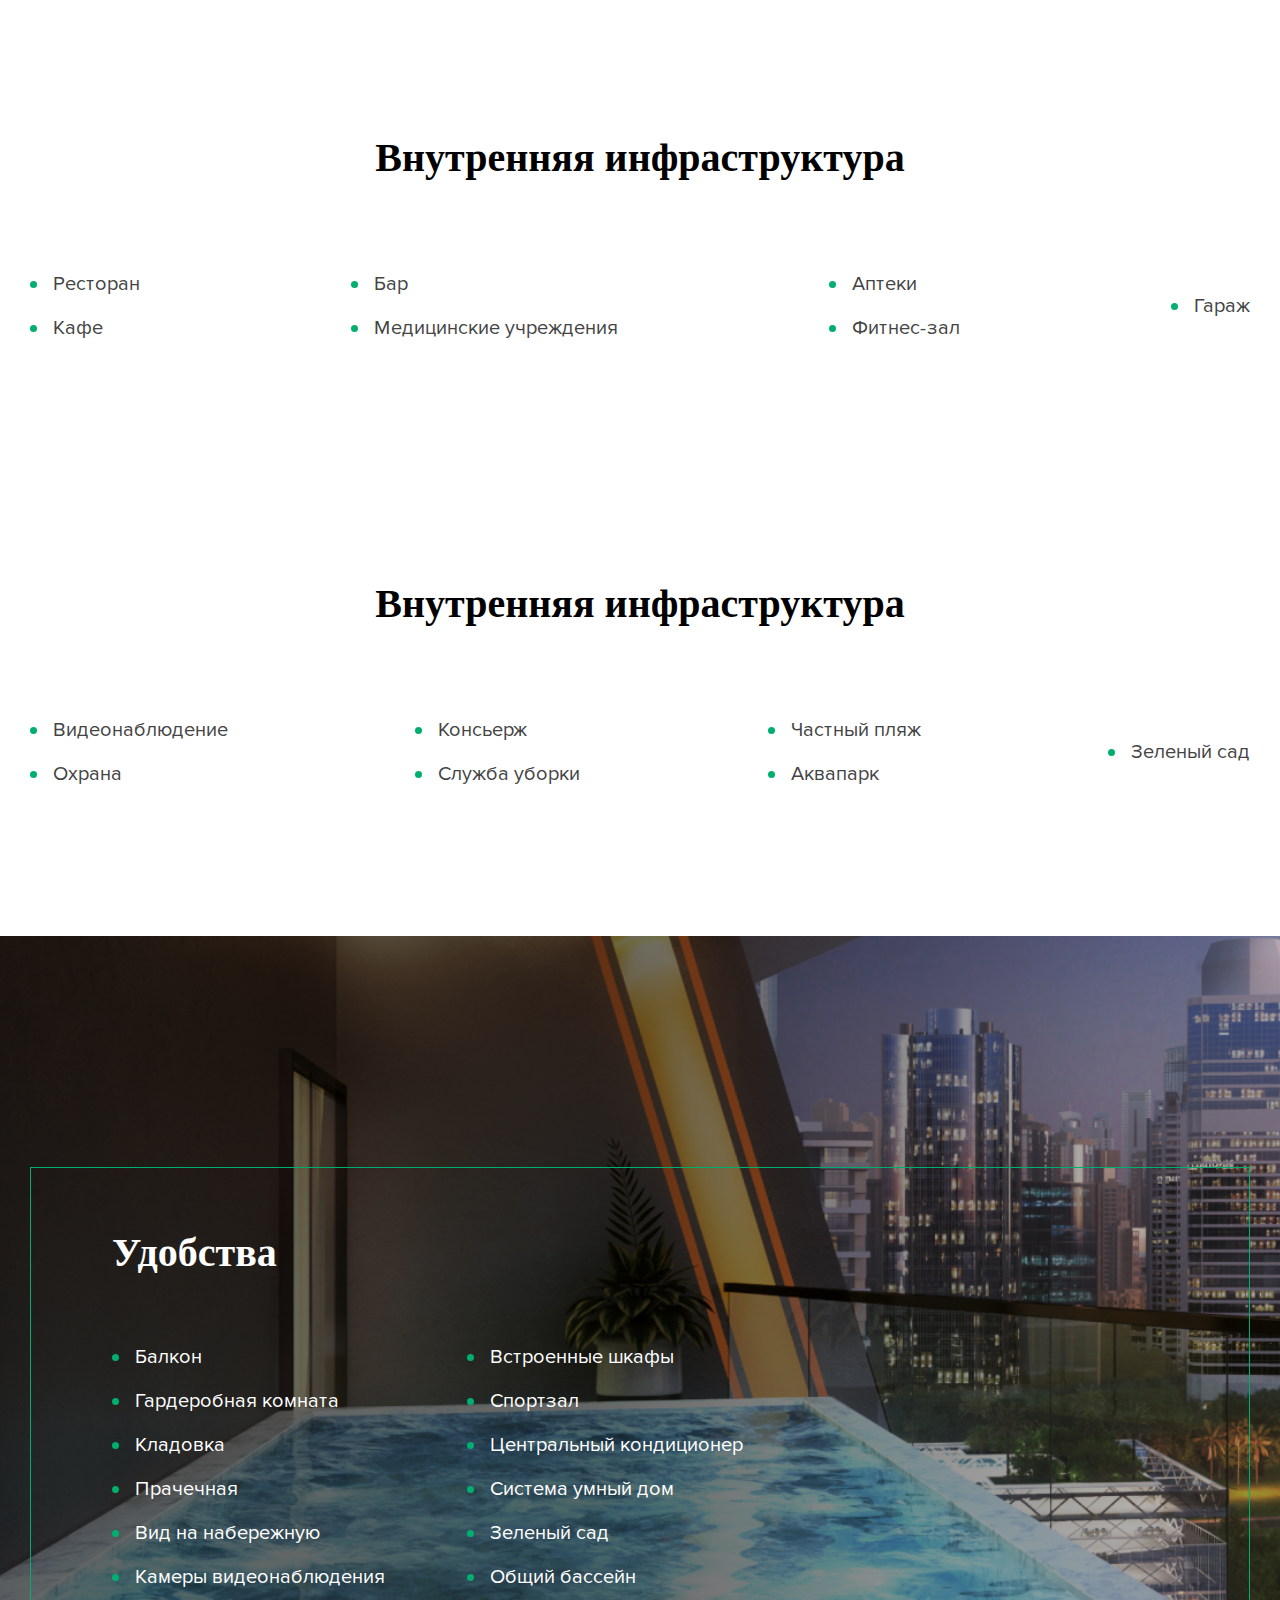
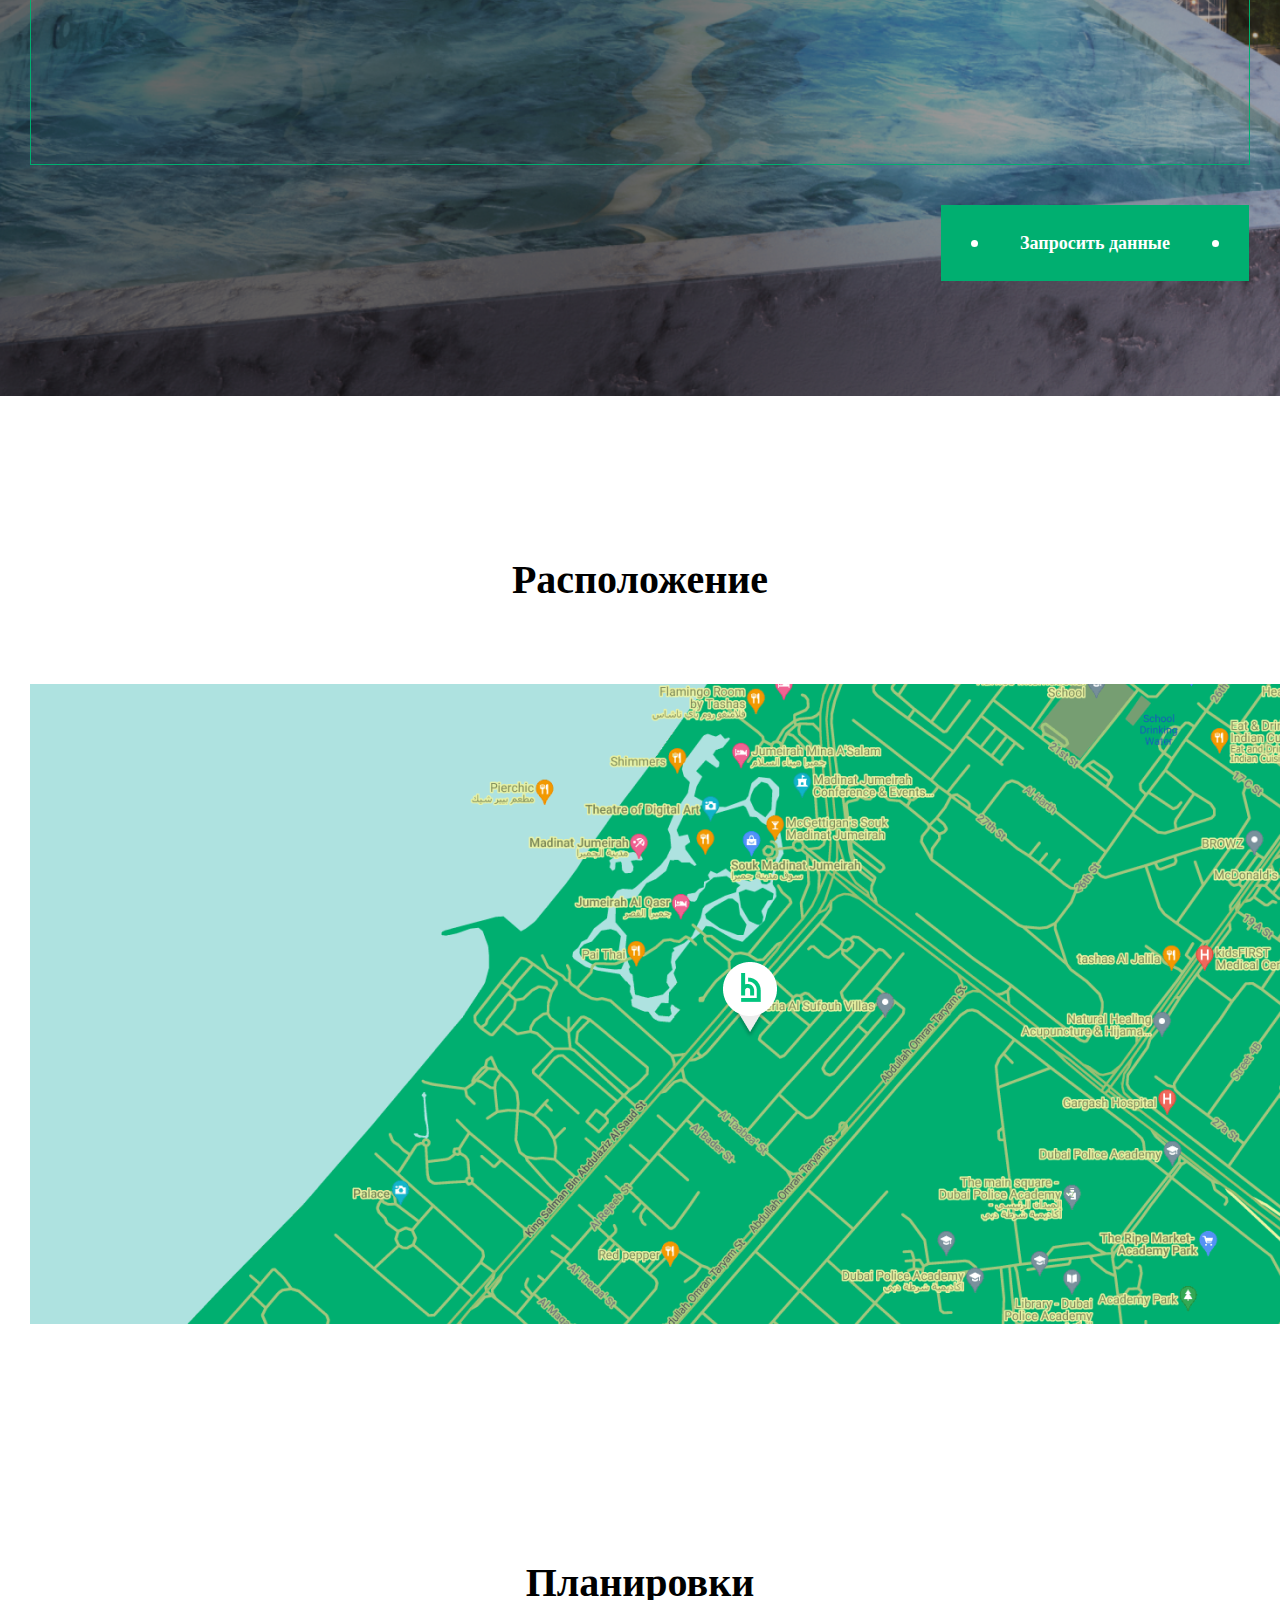
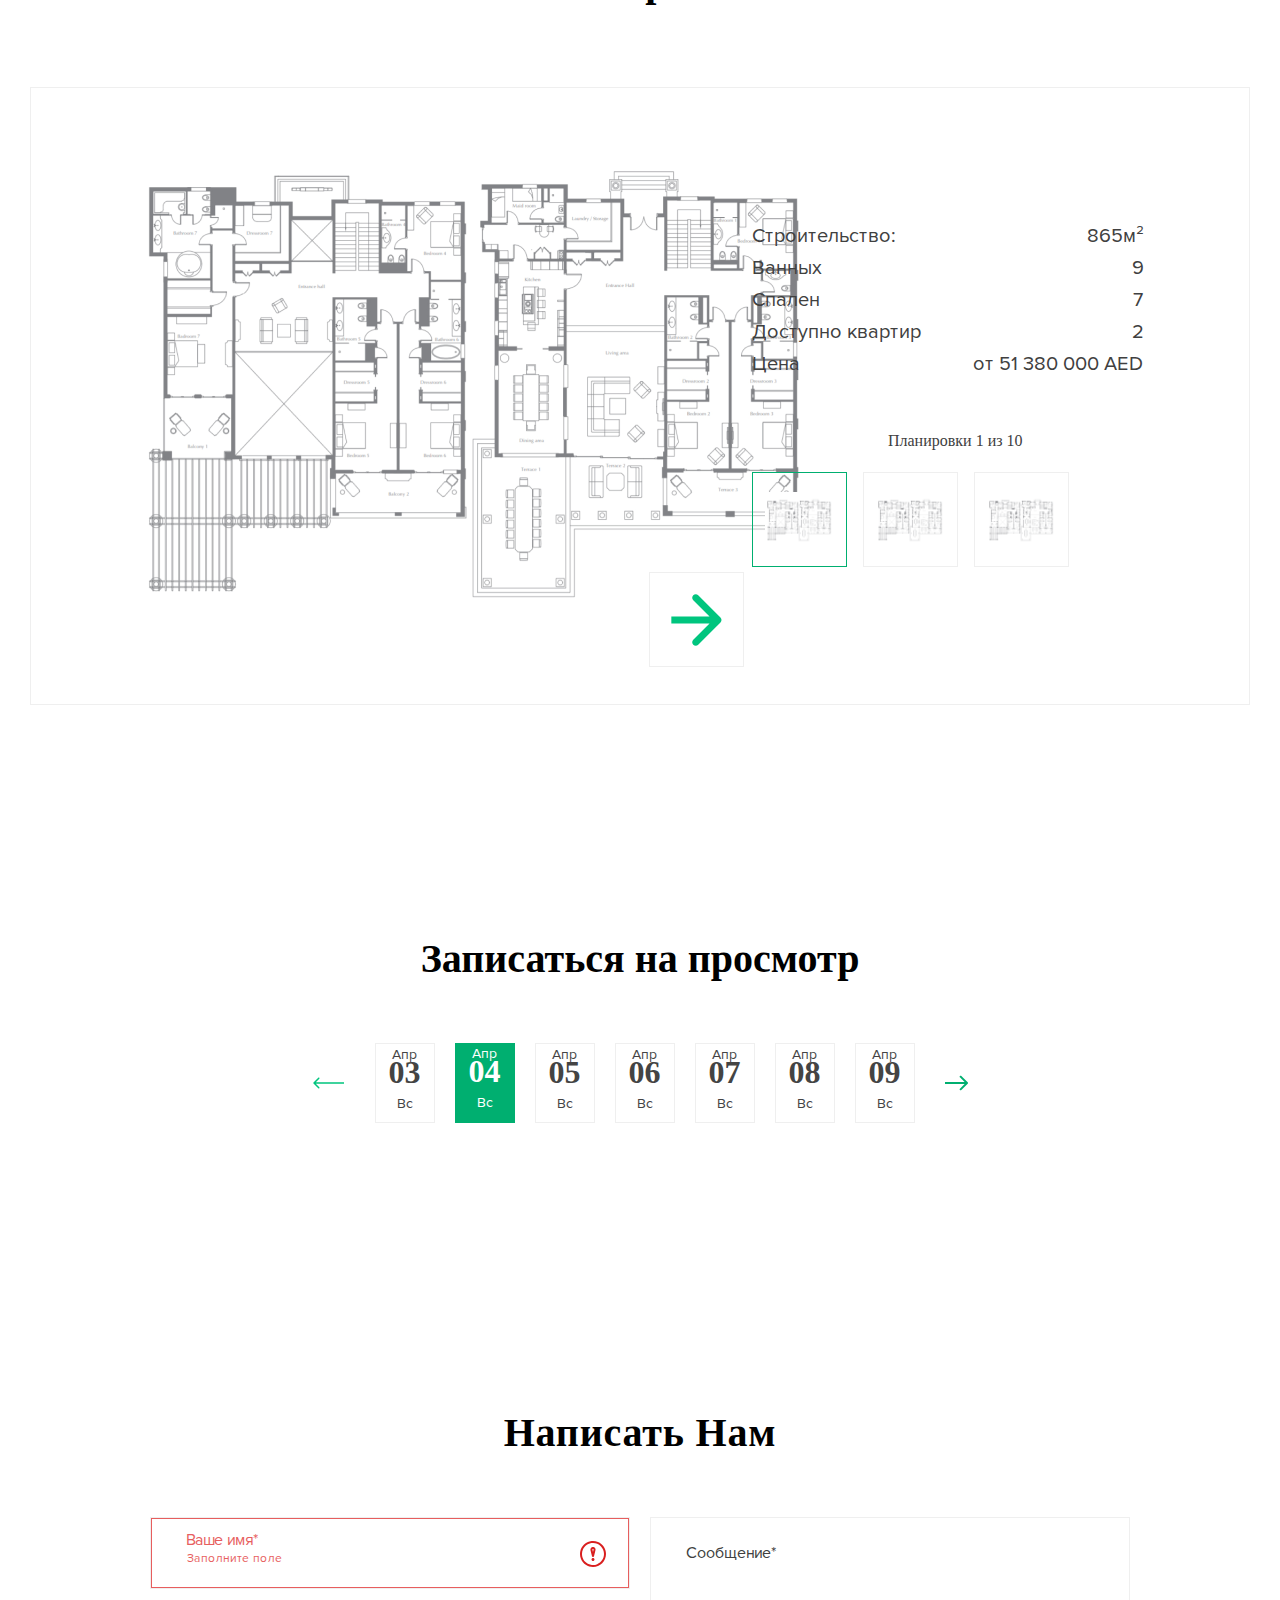
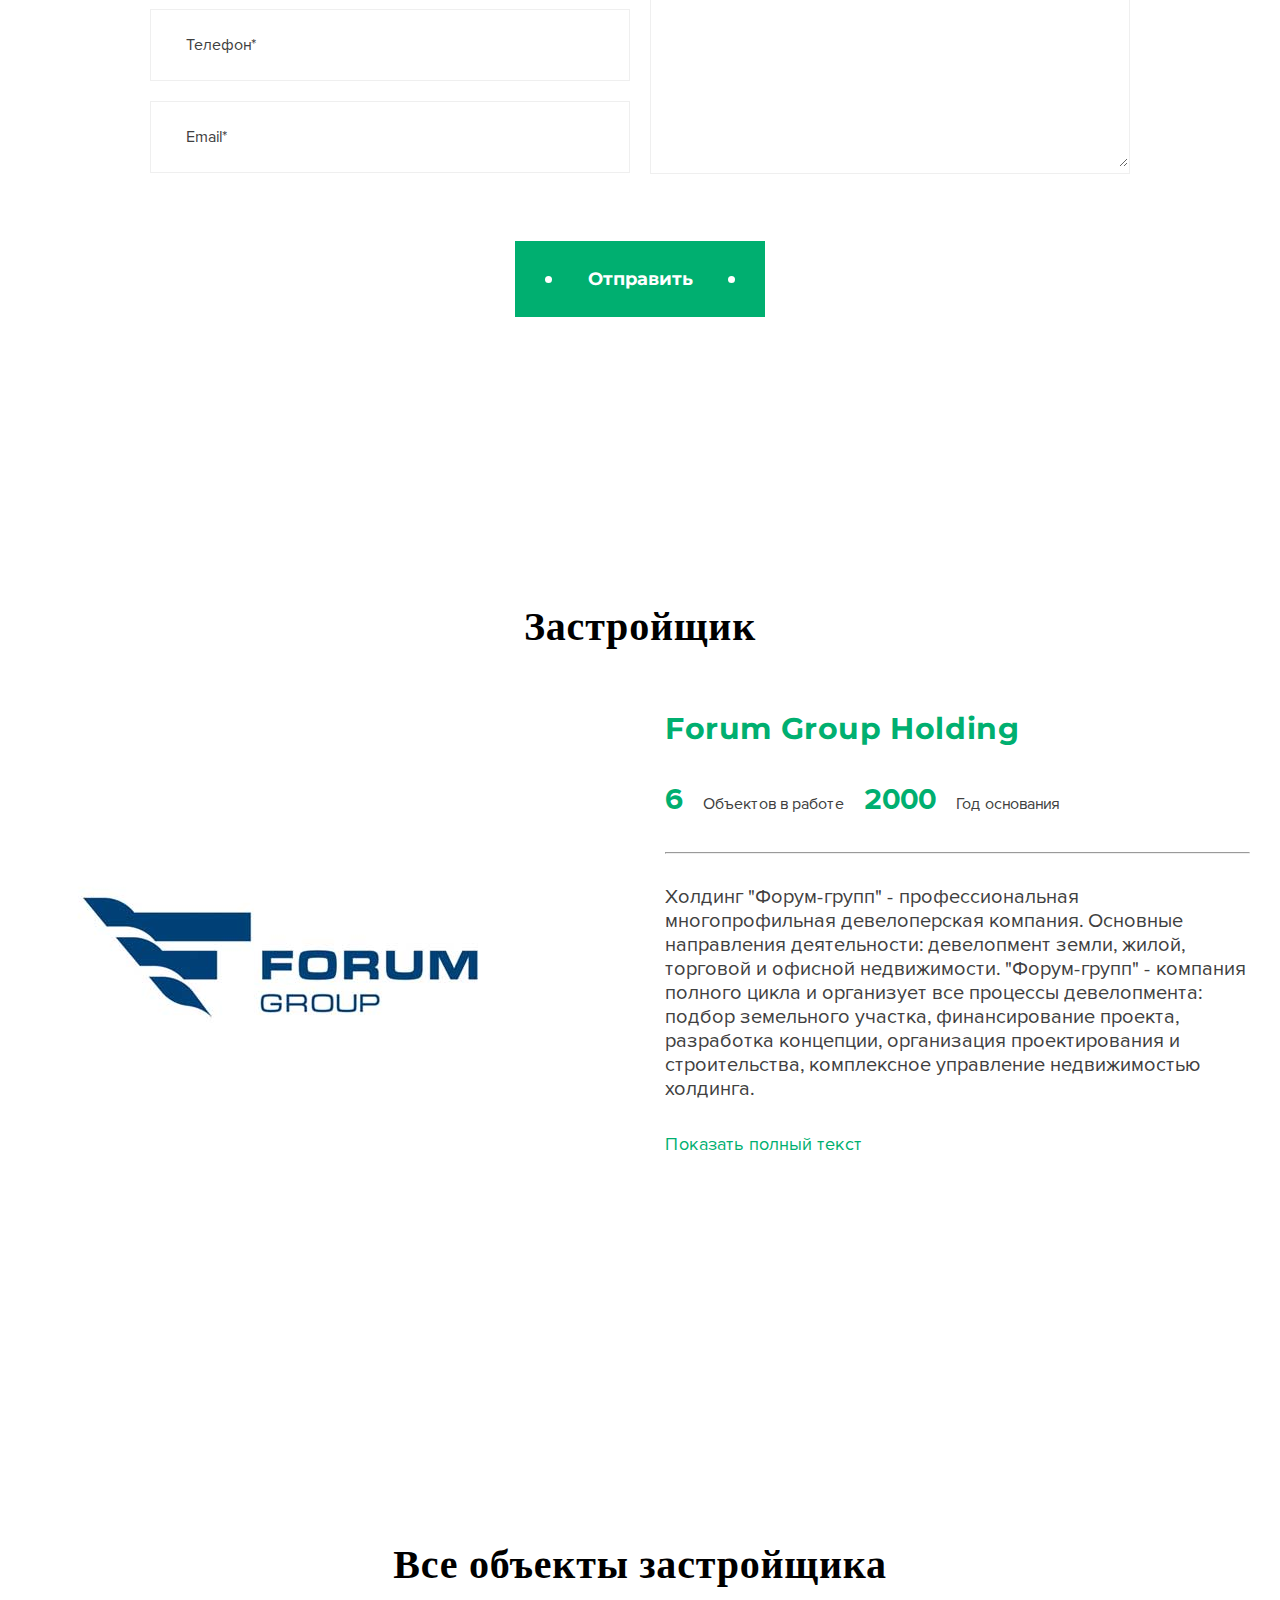
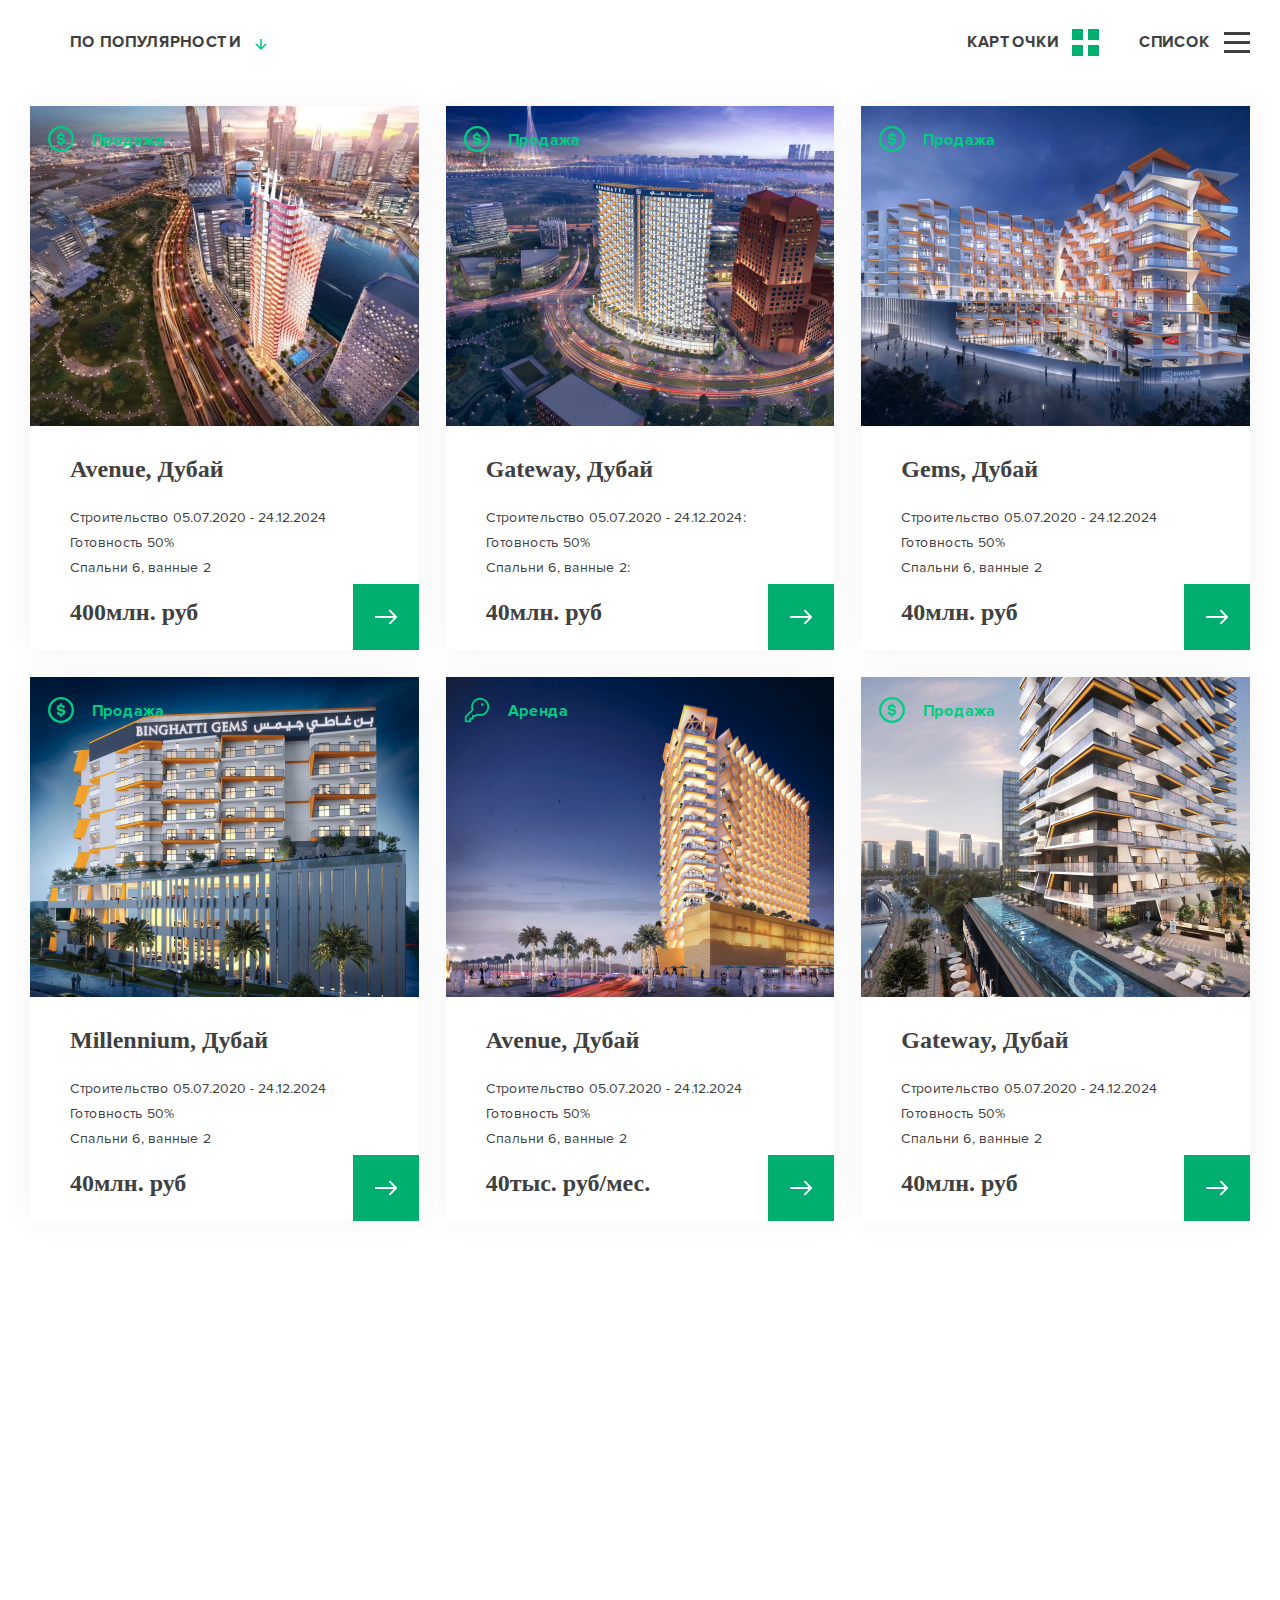
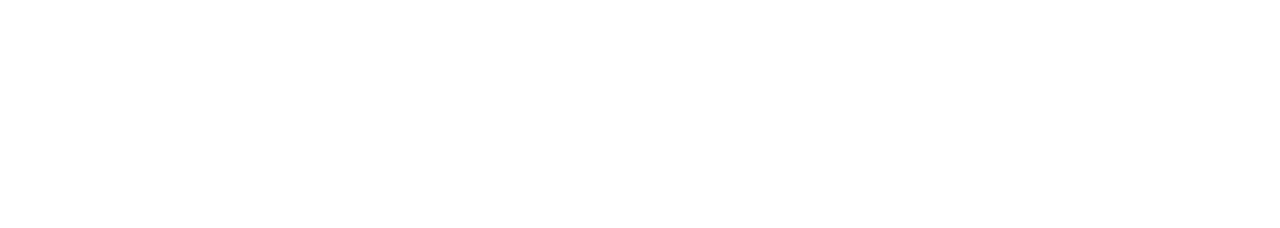
==== commit b809b72a: "commit" ====
--- a/about.html
+++ b/about.html
@@ -988,6 +988,8 @@
             </div>
         </div>
     </div>
+    <canvas id="myChart" width="400" height="400"></canvas>
+
 </section>
 
 <script src="https://cdnjs.cloudflare.com/ajax/libs/Chart.js/3.8.0/chart.min.js"
@@ -995,8 +997,6 @@
         crossorigin="anonymous" referrerpolicy="no-referrer">
 </script>
 <script src="path/to/chartjs/dist/chart.js"></script>
-<script>
-    const myChart = new Chart(ctx, {...});
-</script>
+
 </body>
 </html>
--- a/css/styles.css
+++ b/css/styles.css
@@ -1467,10 +1467,13 @@
     width: calc(100% / 3 - 18px);
     margin-bottom: 27px;
 }
-
+.catalog-block .card-item {
+    width: calc(300% / 3 - 18px);
+    margin-bottom: 27px;
+}
 @media (max-width: 992px) {
     .catalog-block .item {
-        width: calc(100% / 2 - 15px);
+        width: calc(10% / 2 - 15px);
         margin-bottom: 20px;
     }
 }
@@ -1838,6 +1841,11 @@
     position: relative;
     height: 320px;
 }
+.catalog-item__imag {
+    width: 100%;
+    position: relative;
+    height: 320px;
+}
 
 @media (max-width: 992px) {
     .catalog-item__image {
@@ -1884,13 +1892,18 @@
 .catalog-item__content {
     padding: 30px 40px 0 40px;
 }
-
+.catalog-item__contente {
+    padding: 30px 40px 0 40px;
+    margin-left: -60px;
+}
 @media (max-width: 992px) {
     .catalog-item__content {
         padding: 17px 20px 0 20px;
     }
 }
-
+.mt-80{
+    margin-top: 80px;
+}
 .catalog-item__title {
     font-family: "Montserrat", sans-serif;
     display: block;
@@ -1984,6 +1997,18 @@
     -webkit-box-pack: justify;
     -ms-flex-pack: justify;
     justify-content: space-between;
+    height: 66px;
+}
+.catalog-item__right {
+    display: -webkit-box;
+    display: -ms-flexbox;
+    display: flex;
+    -webkit-box-align: center;
+    -ms-flex-align: center;
+    align-items: center;
+    -webkit-box-pack: justify;
+    -ms-flex-pack: justify;
+    justify-content: flex-end;
     height: 66px;
 }
 
@@ -3135,6 +3160,17 @@
     display: grid;
     grid-template-columns: repeat(2, minmax(0, 1fr));
     gap: 50px;
+}
+.row{
+    display: grid;
+    grid-template-rows: repeat(3, minmax(0, 1fr));
+    gap: 50px;
+}
+.grid-col-3{
+    display: grid;
+    grid-template-columns: repeat(3, minmax(0, 1fr));
+    gap: 50px;
+    box-shadow: 0 0 10px rgb(0 0 0 / 5%);
 }
 .data{
     font-family: 'Georgia';
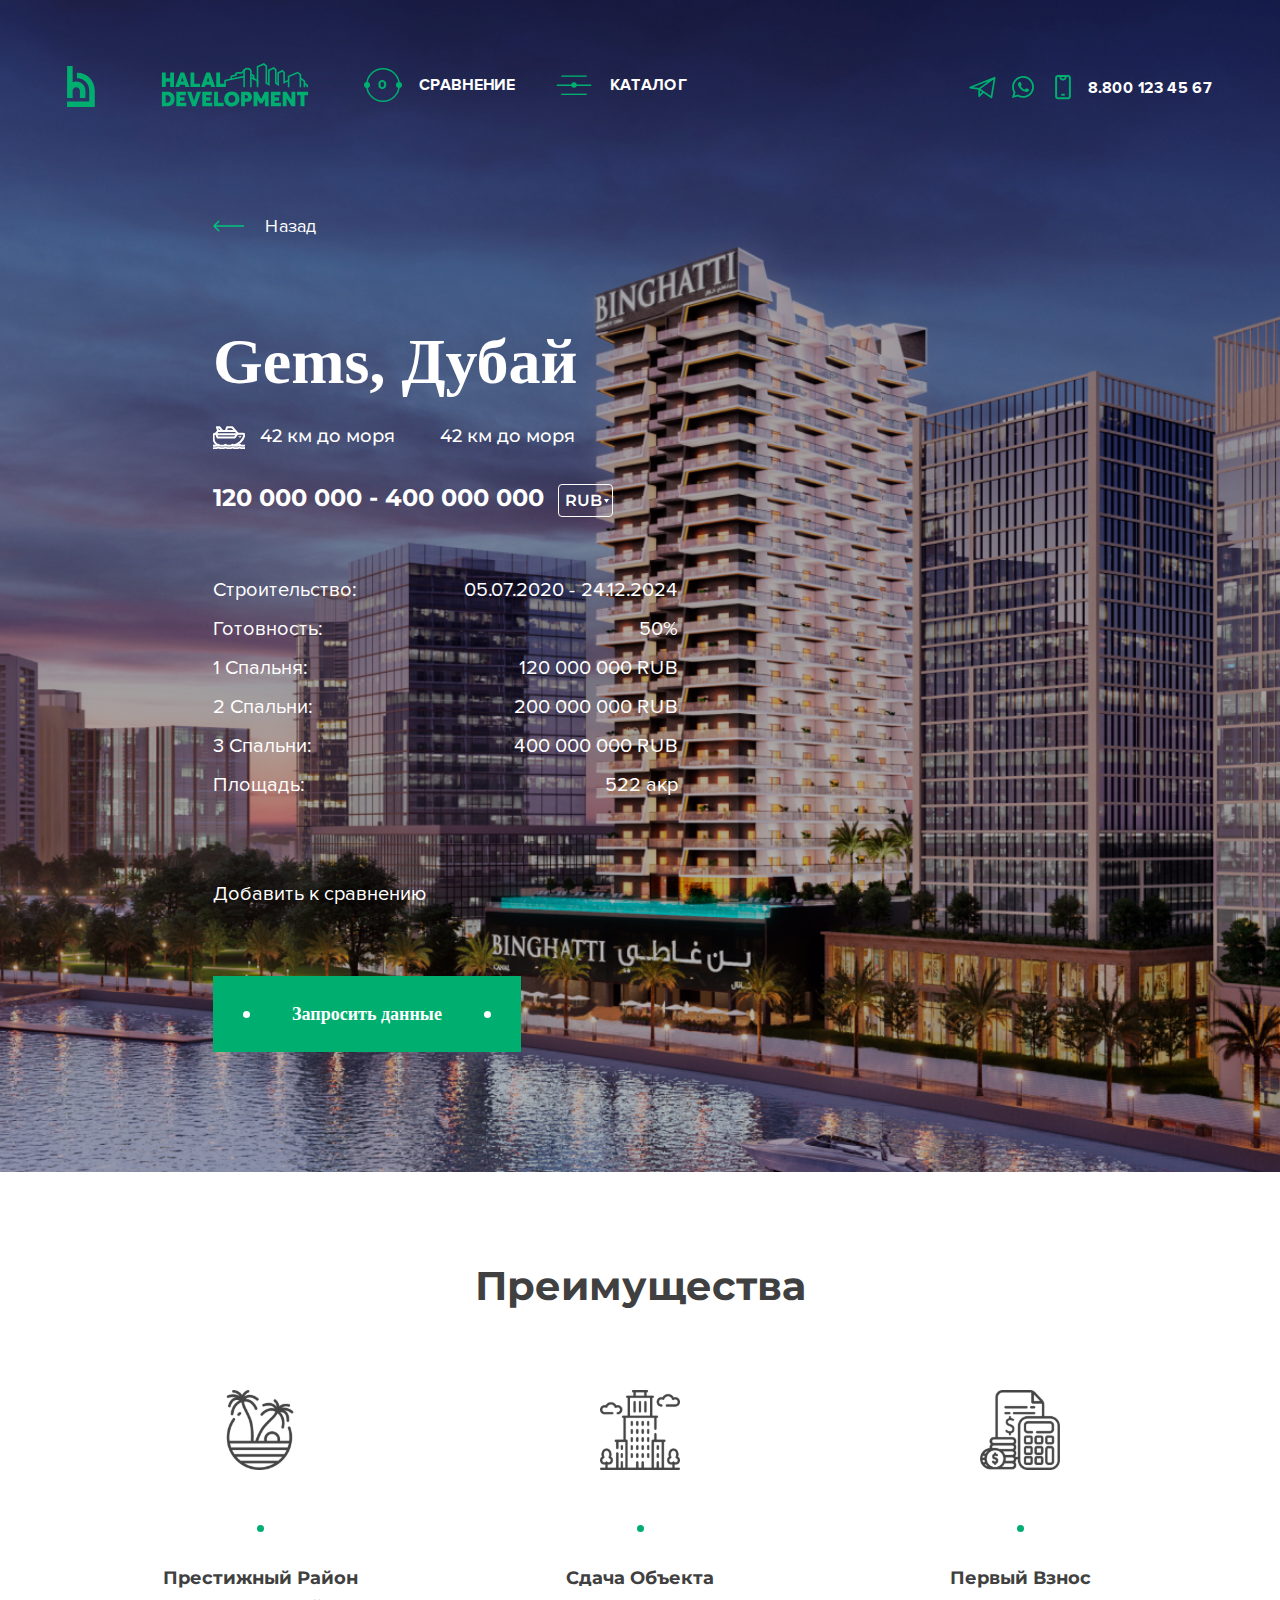
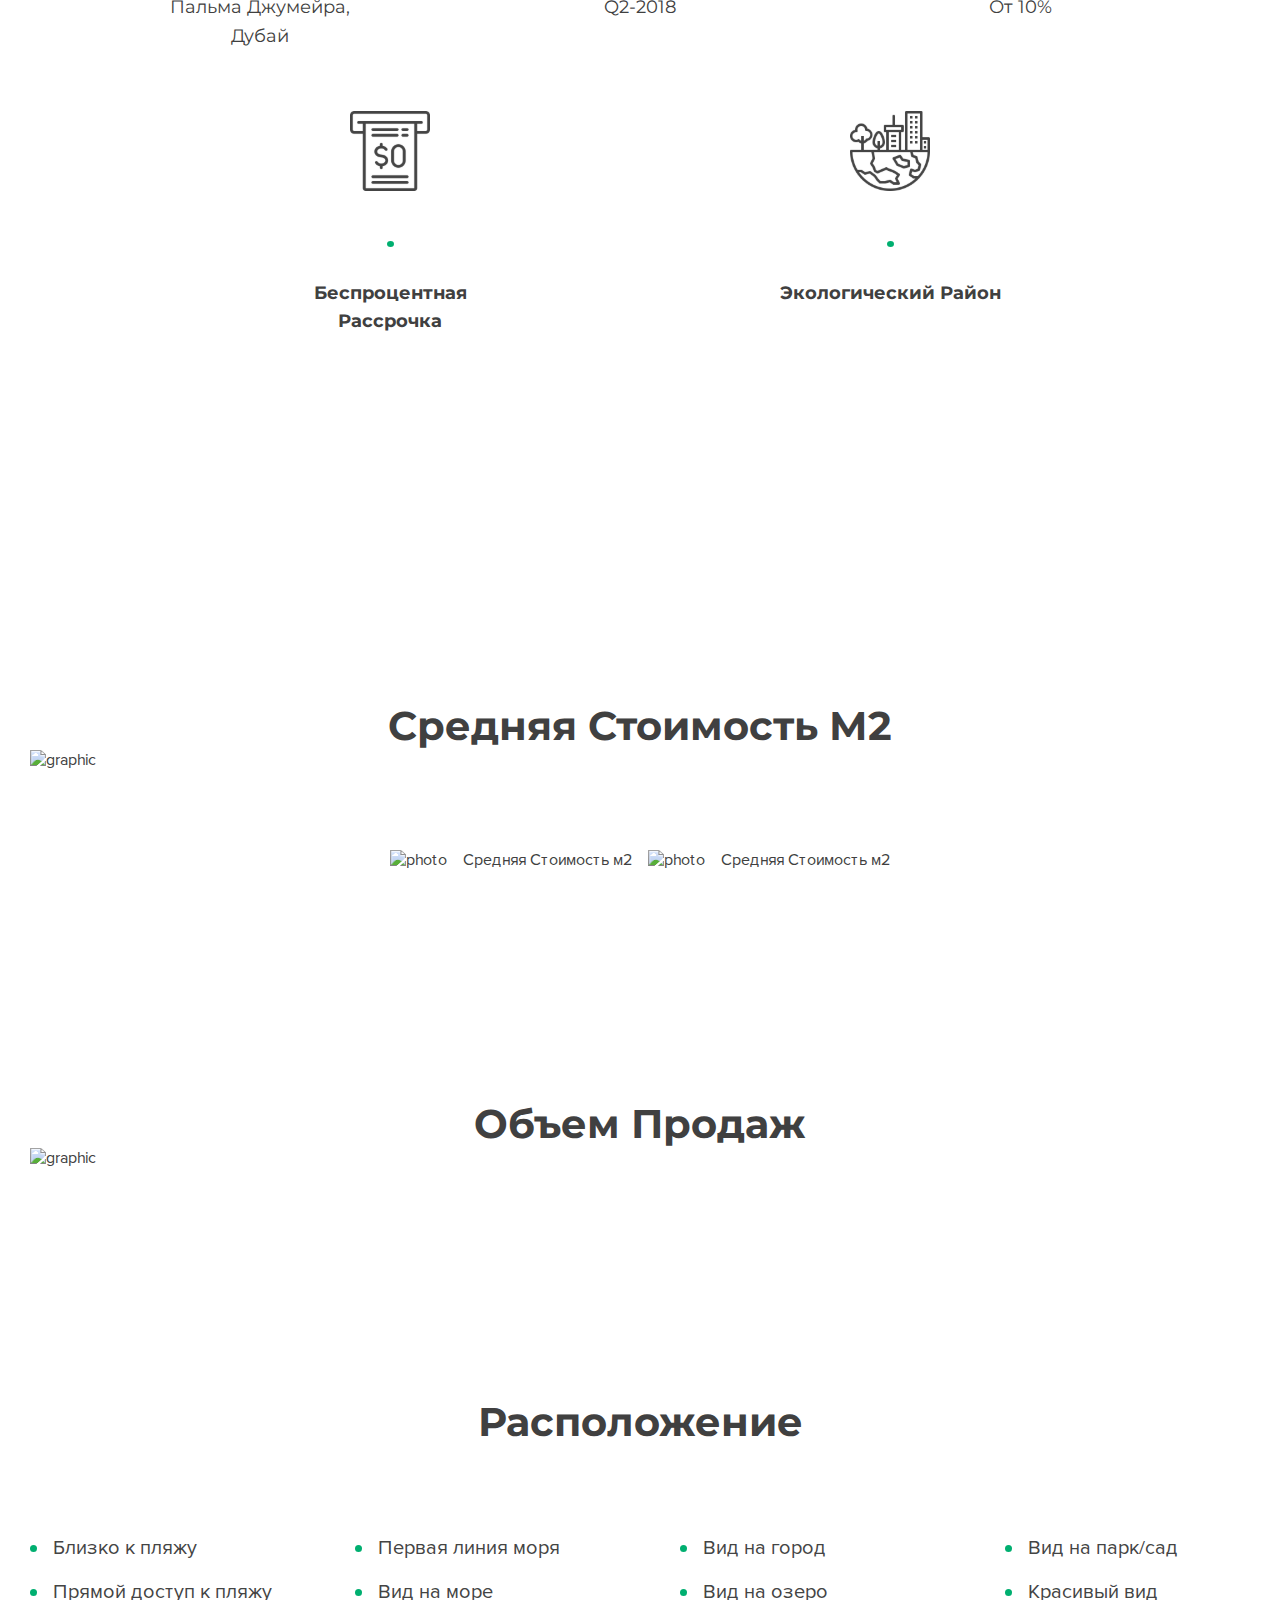
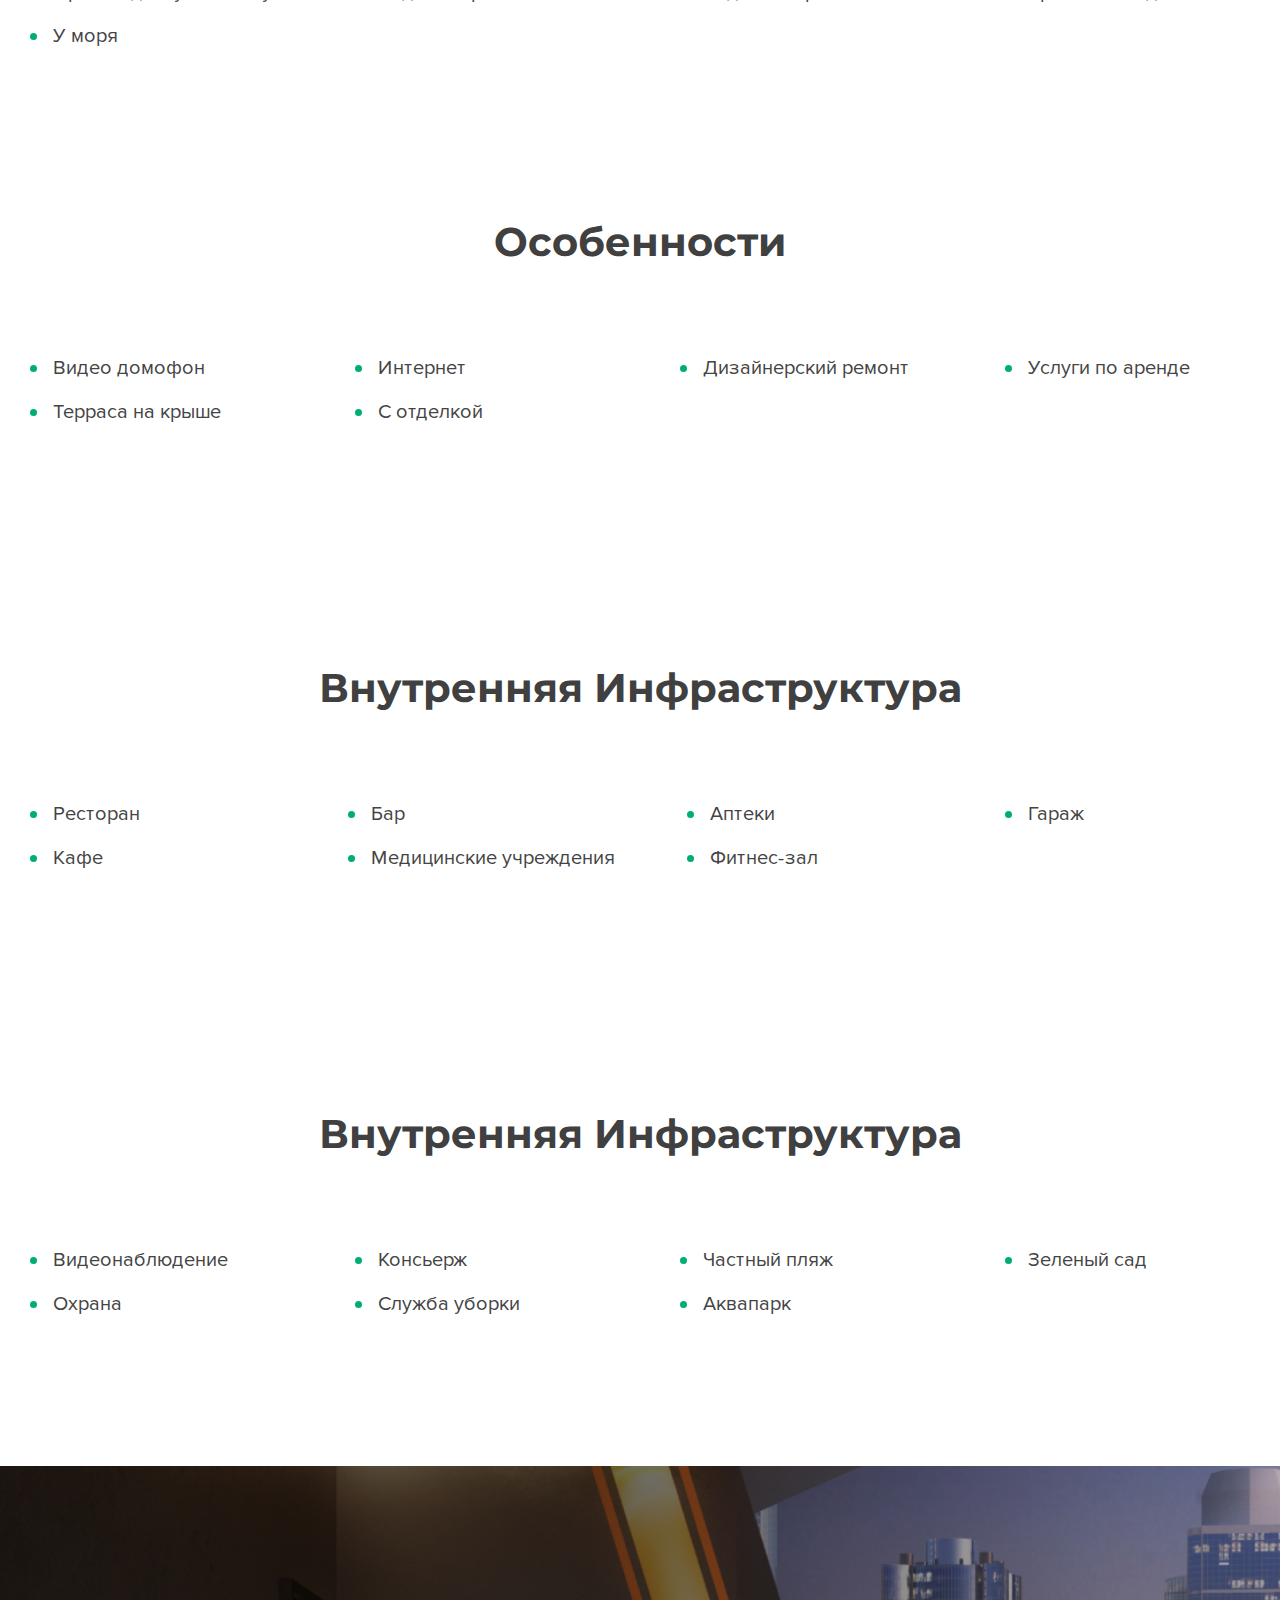
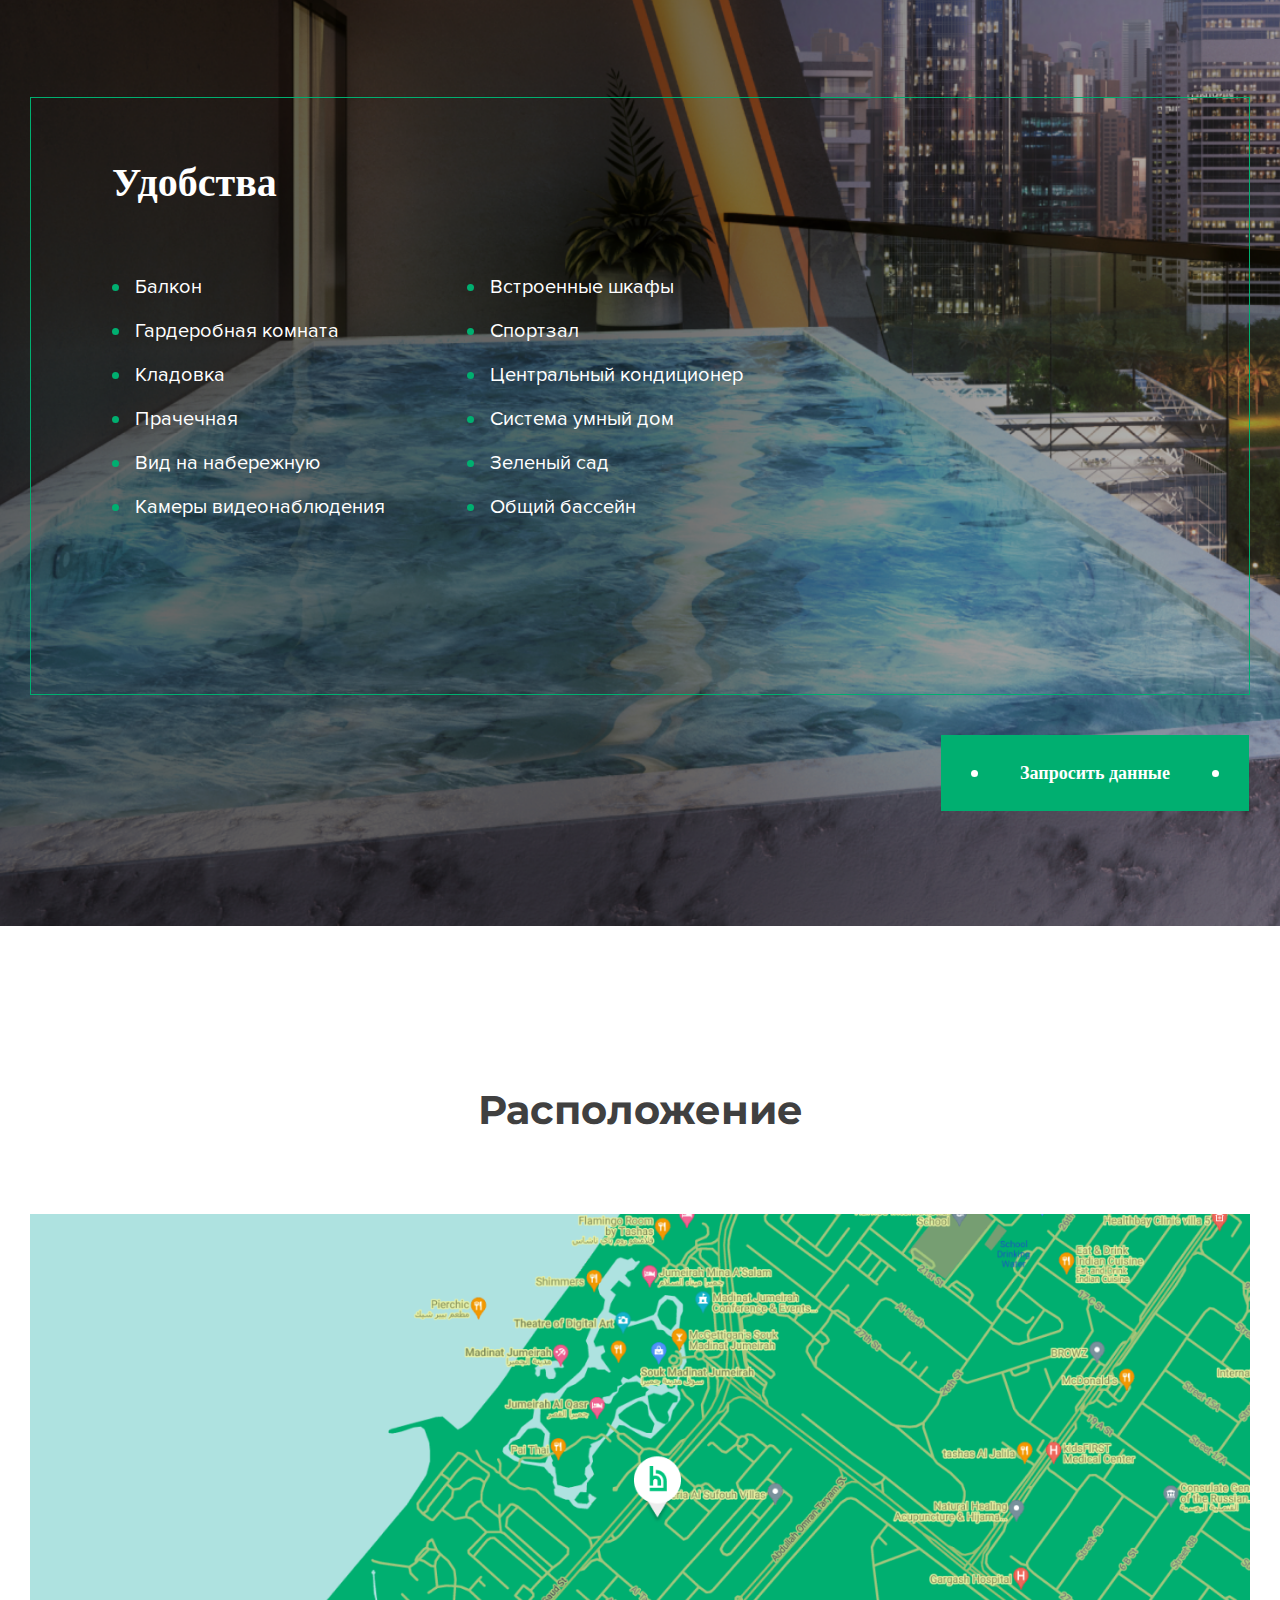
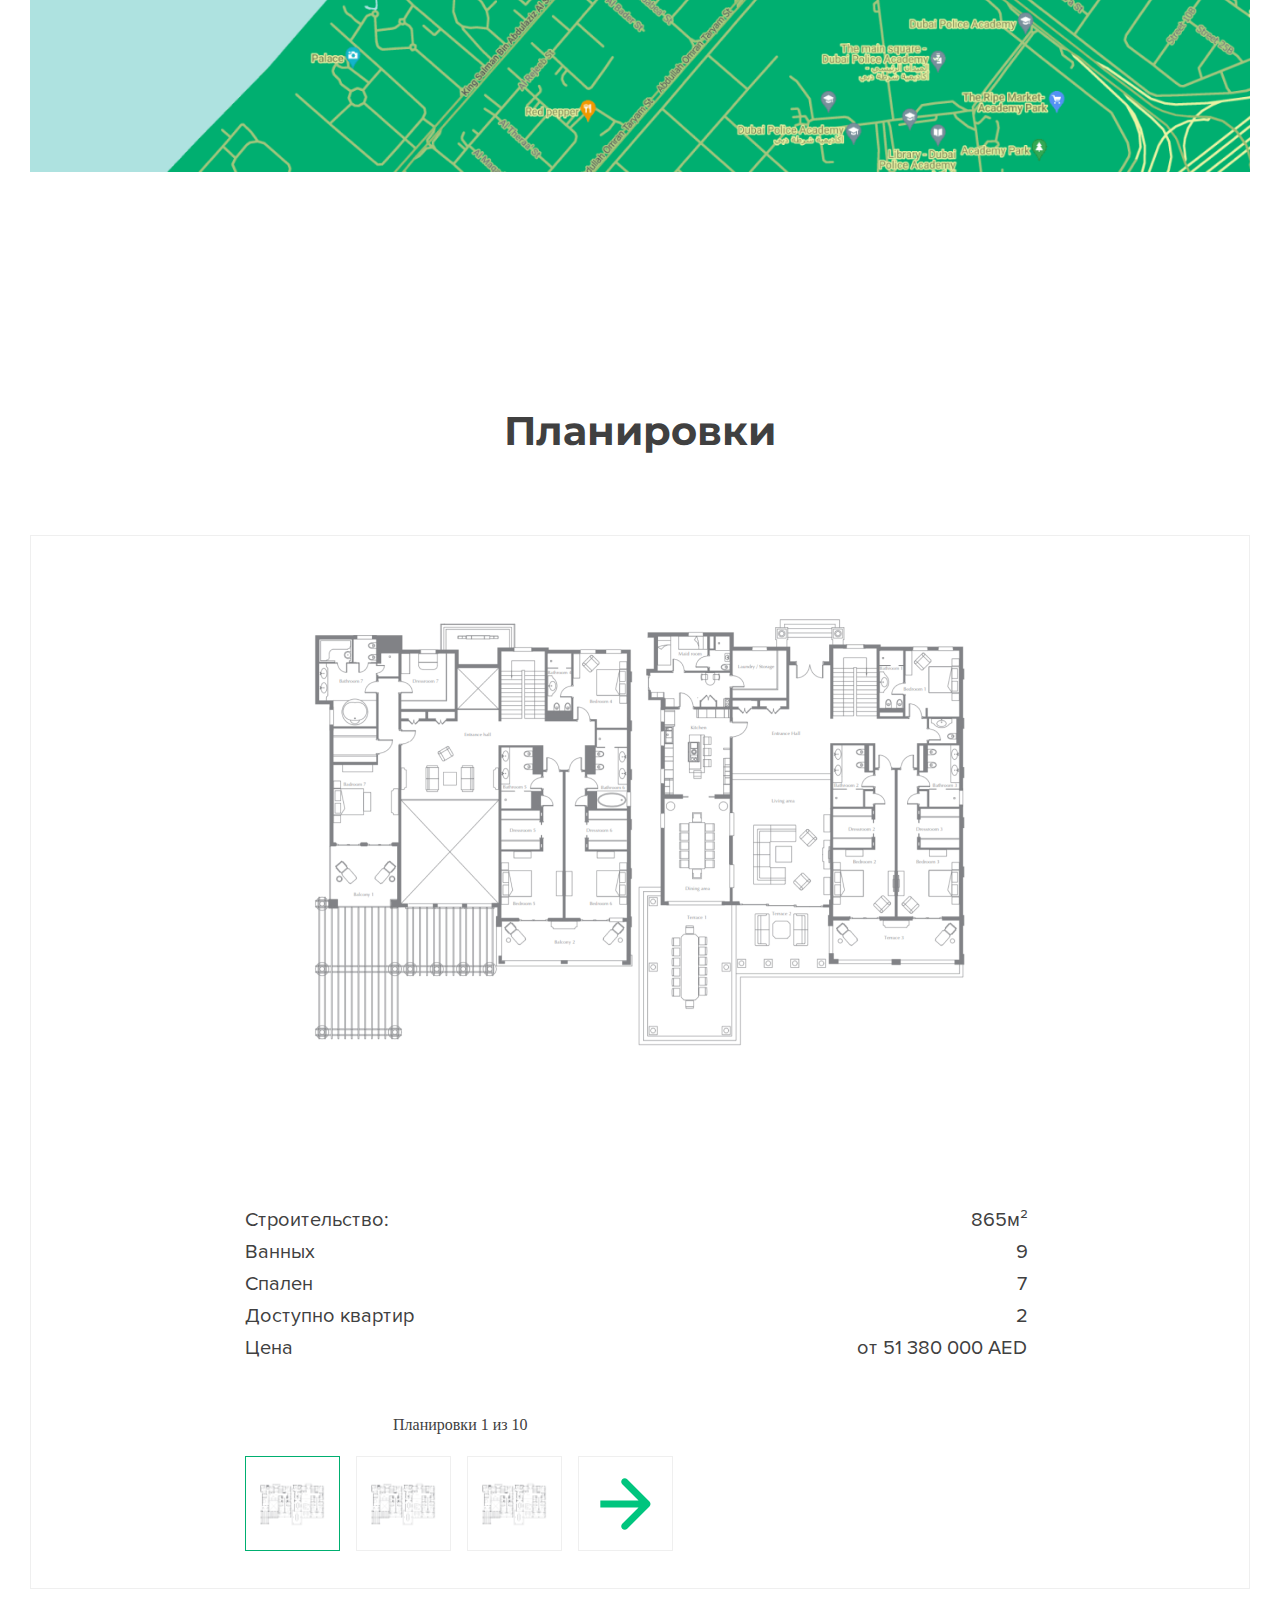
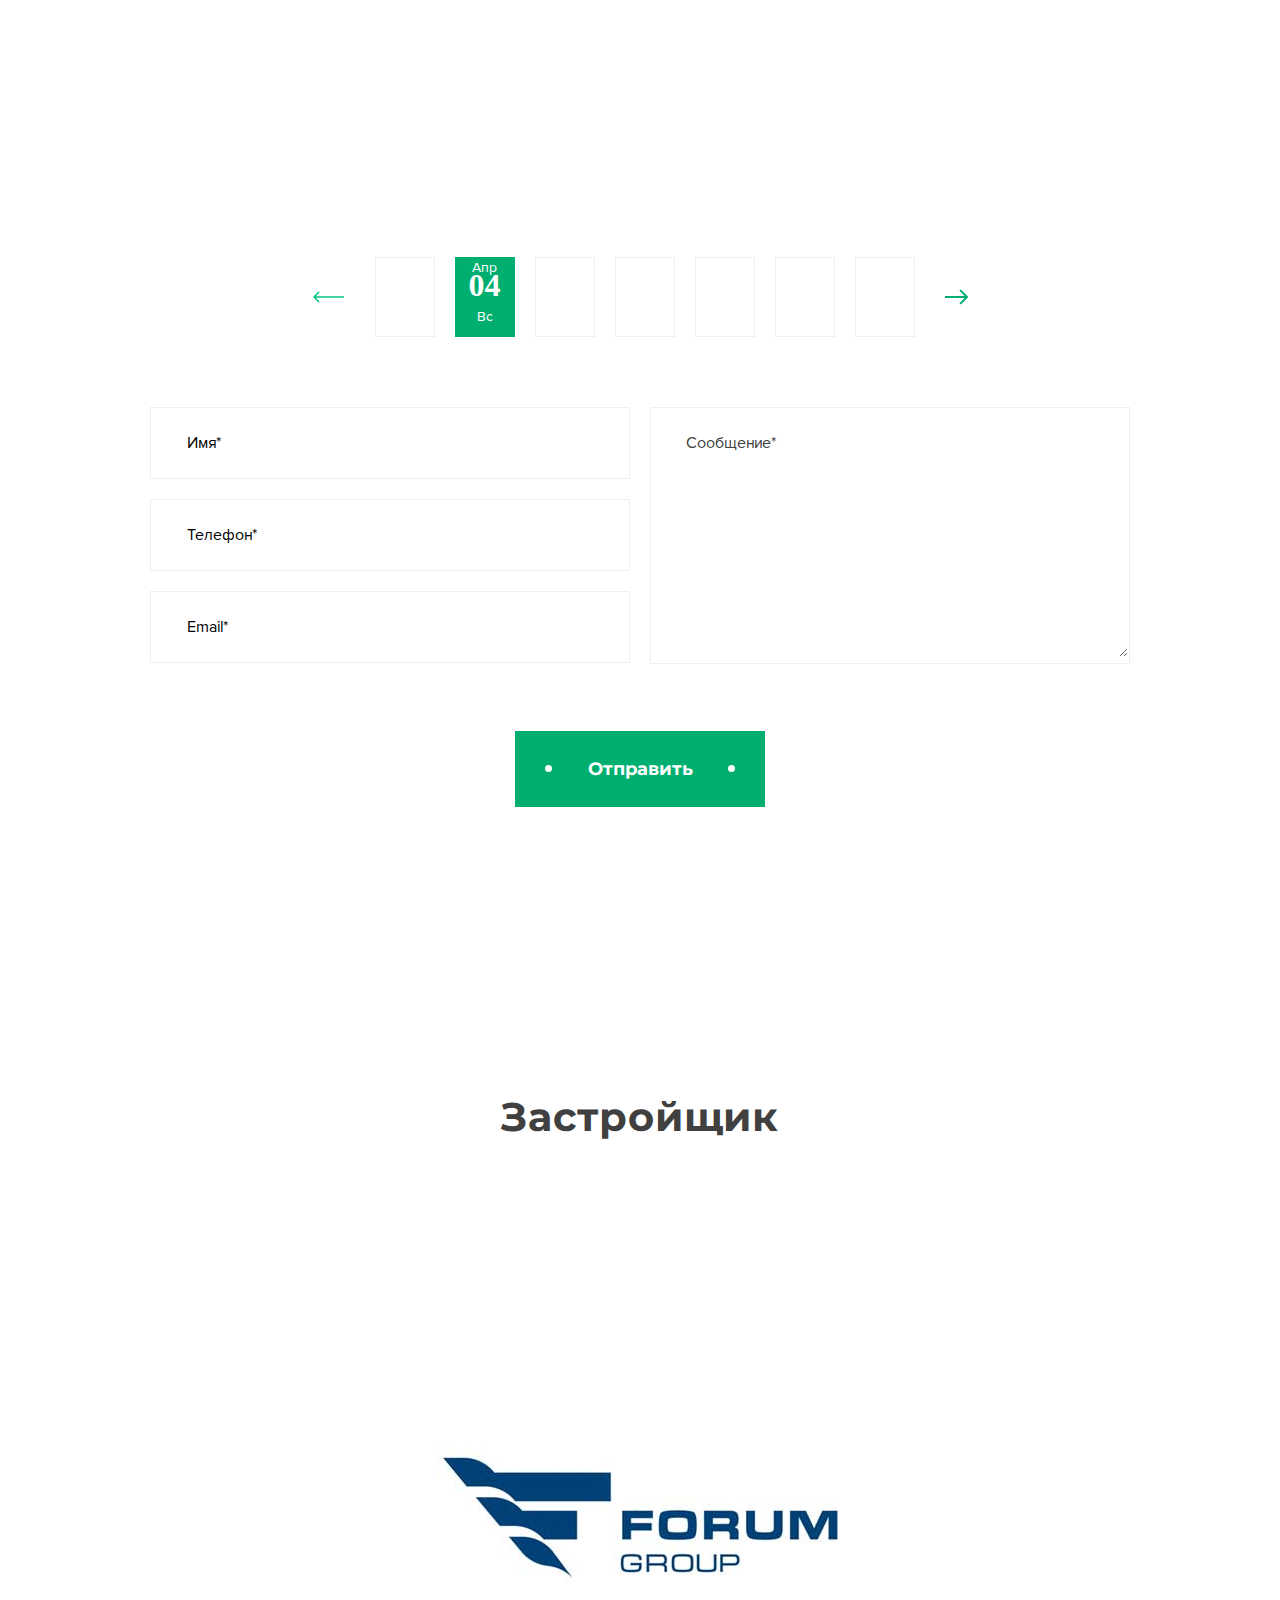
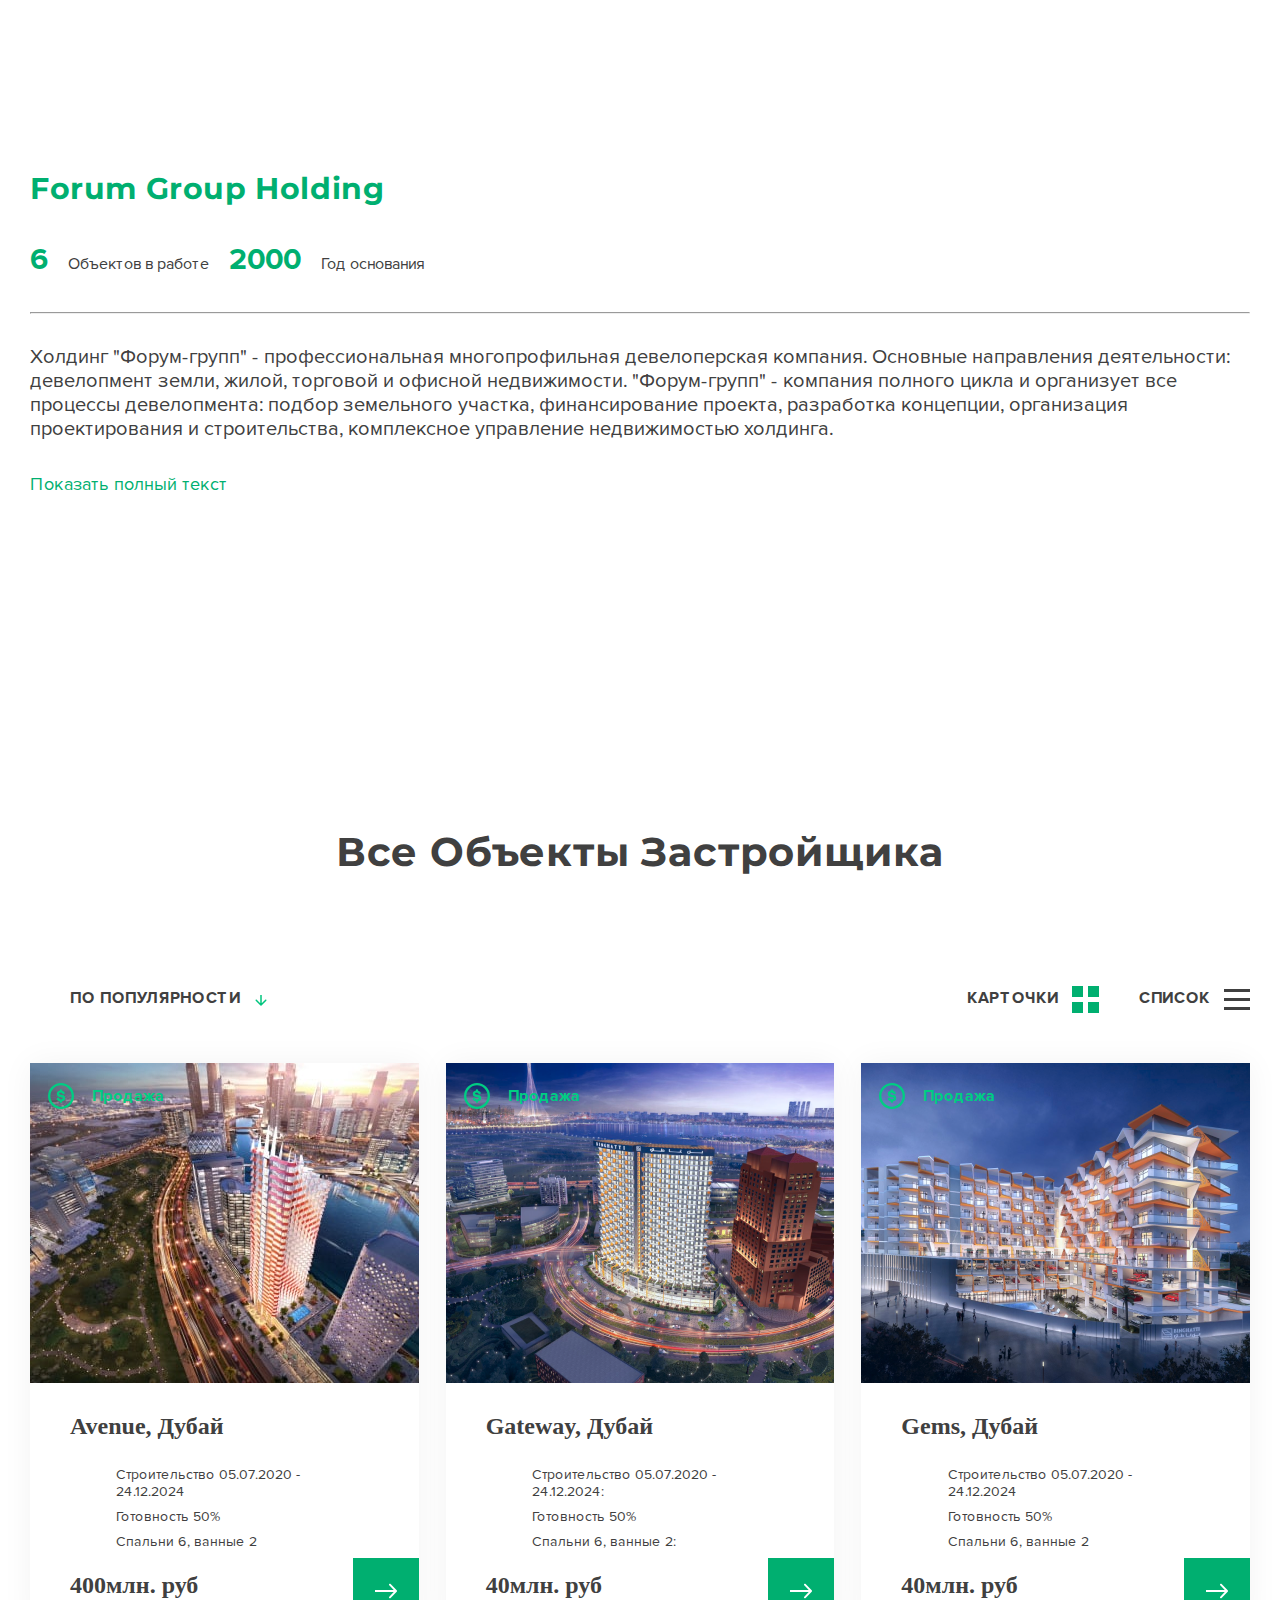
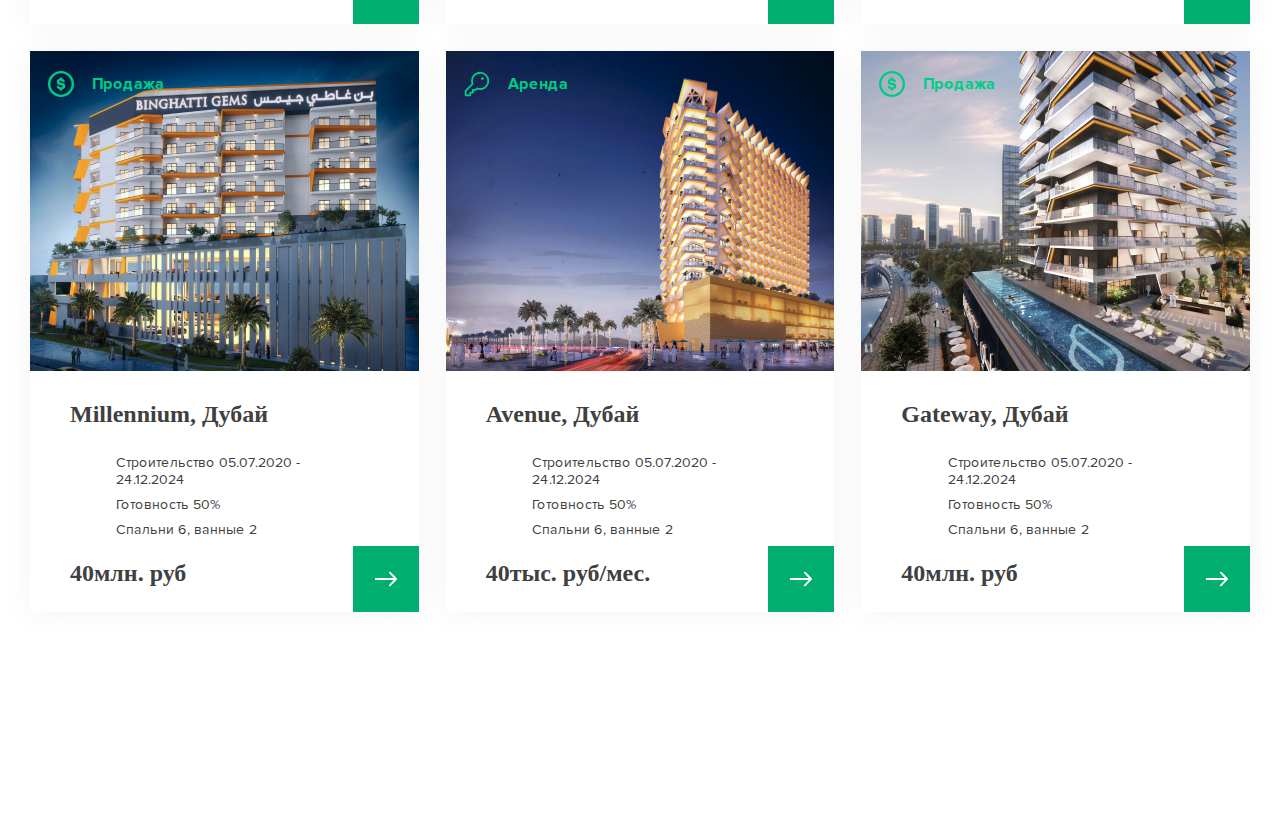
==== commit 5207d237: "commit" ====
--- a/about.html
+++ b/about.html
@@ -8,9 +8,12 @@
     <title>Document</title>
 </head>
 <body>
+
 <div class="mobile-filter move-4"></div>
 <header id="top">
-    <div class="top-mobile-header move-2"></div>
+    <div class="top-mobile-header move-2">
+
+    </div>
     <div class="header-content">
         <div class="header-content__left">
             <a href="#" class="logo-desktop">
@@ -30,27 +33,31 @@
                         <a href="">
                             <span class="number">0</span>
                             <span class="icon">
-                    <svg width="38px" height="38px">
-                      <use xlink:href="images/sprite.svg#comparison-icon"></use>
-                    </svg>
-                  </span>
+                <svg width="38px" height="38px">
+                  <use xlink:href="images/sprite.svg#comparison-icon"></use>
+                </svg>
+              </span>
                             Сравнение
                         </a>
                     </li>
+
                     <li>
-                        <a href="/catalog.html">
-                  <span class="icon">
-                    <svg width="38px" height="20px">
-                      <use xlink:href="images/sprite.svg#catalog-icon"></use>
-                    </svg>
-                  </span>
+                        <a href="./catalog.html">
+              <span class="icon">
+                <svg width="38px" height="20px">
+                  <use xlink:href="images/sprite.svg#catalog-icon"></use>
+                </svg>
+              </span>
                             Каталог
                         </a>
                     </li>
+
+
                 </ul>
             </nav>
         </div>
         <div class="header-content__right move-1">
+
             <div class="header-content__selects">
                 <div class="select select--custom">
                     <select class="select2">
@@ -71,29 +78,29 @@
                 <ul>
                     <li>
                         <a href="">
-                  <span class="icon">
-                    <svg>
-                      <use xlink:href="images/sprite.svg#telegram-icon"></use>
-                    </svg>
-                  </span>
+              <span class="icon">
+                <svg>
+                  <use xlink:href="images/sprite.svg#telegram-icon"></use>
+                </svg>
+              </span>
                         </a>
                     </li>
                     <li>
                         <a href="">
-                  <span class="icon">
-                    <svg>
-                      <use xlink:href="images/sprite.svg#whatsapp-icon"></use>
-                    </svg>
-                  </span>
+              <span class="icon">
+                <svg>
+                  <use xlink:href="images/sprite.svg#whatsapp-icon"></use>
+                </svg>
+              </span>
                         </a>
                     </li>
                     <li>
                         <a href="tel:">
-                  <span class="icon icon--margin">
-                    <svg>
-                      <use xlink:href="images/sprite.svg#phone-icon"></use>
-                    </svg>
-                  </span>
+              <span class="icon icon--margin">
+                <svg>
+                  <use xlink:href="images/sprite.svg#phone-icon"></use>
+                </svg>
+              </span>
                             8.800 123 45 67
                         </a>
                     </li>
@@ -101,12 +108,13 @@
             </div>
         </div>
     </div>
+
 </header>
 
 <section class="section section--filter bg-cover"
          style="background: url(images/about-bg.png) 50% 0% no-repeat; background-size: cover">
 
-    <div class="container">
+    <div class="container header_container">
         <div class="wrapper">
             <div class="section-filter-content">
                 <div class="flex">
@@ -120,14 +128,61 @@
                 <div class="flex-group">
                     <div class="title--about"> Gems, Дубай</div>
                 </div>
+                <div class="road_km_wrapper">
+                    <div class="cruise_container">
+
+                        <div class="cruise_img">
+                            <img src="images/cruise.svg" alt="">
+                        </div>
+                        <div class="cruise_title">42 км до моря</div>
+
+                    </div>
+
+                    <div class="air_container">
+
+                        <div class="air_img">
+                            <img src="images/air.svg" alt="">
+                        </div>
+                        <div class="air_title">42 км до моря</div>
+
+                    </div>
+                </div>
+                <div class="range_price_wrapper">
+                    <div class="price">120 000 000 - 400 000 000</div>
+                    <div class="currency">
+                        <p>RUB</p>
+
+                        <span class="icon-polygon">
+                            <svg width="5" height="4" viewBox="0 0 5 4" fill="none" xmlns="http://www.w3.org/2000/svg">
+                                <path d="M2.5 4L5 0H0L2.5 4Z" fill="white"/>
+                                </svg>
+
+                          </span>
+                    </div>
+                </div>
                 <div class="subtitle">
 
-                    <h3 class="subtitle-text">Строительство 05.07.2020 - 24.12.2024¬</h3>
-                    <h3 class="subtitle-text">Готовность 50%¬</h3>
-                    <h3 class="subtitle-text">Спальни 6, ванные 2</h3>
-                    <h3 class="subtitle-text pb-40">Площадь, м2 124</h3>
-                    <div class="title--text">40млн. руб</div>
-                </div>
+                    <h3 class="subtitle-text">Строительство: <span class="justify_left">05.07.2020 - 24.12.2024</span></h3>
+                    <h3 class="subtitle-text">Готовность: <span class="justify_left">50%</span></h3>
+                    <h3 class="subtitle-text">1 Спальня:
+                        <span class="justify_left">120 000 000 RUB
+
+                        </span>
+
+                    </h3>
+                    <h3 class="subtitle-text">2 Спальни:
+                        <span class="justify_left">200 000 000 RUB</span>
+                    </h3>
+                    <h3 class="subtitle-text">3 Спальни:
+                        <span class="justify_left">400 000 000 RUB</span>
+                    </h3>
+                    <h3 class="subtitle-text">Площадь:
+                        <span class="justify_left">522 акр</span>
+                    </h3>
+                    <!--<div class="title--text">40млн. руб</div>-->
+                </div>
+
+
                 <h4 class="about-subtitle-text">Добавить к сравнению</h4>
                 <button class="btn btn--desktop btn-size data">Запросить данные</button>
             </div>
@@ -135,52 +190,61 @@
     </div>
 </section>
 
-<div class="container">
+<div class="container benefits_cont">
     <h3 class="about-text">Преимущества</h3>
     <div class="mt">
         <div class="justify-between">
-            <div class="center align-items-center">
-                <img class="" src="./images/Group%20202.svg" alt="" width="80"/>
+            <div style="margin-bottom:-2%;" class="benefits_cont_item benefits_cont_item1 center align-items-center element_1">
+                <img id="svg-object" class="benefits_img_bkg" src="./images/Group%20202.svg" alt="" width="80"/>
+                <p class="dought mt-50 mv-30 mr-auto"></p>
+                <div class="about-subtext">
+                    <div class="benefits_title">Престижный район</div>
+                    <div class="benefits_subtitle">Пальма Джумейра, Дубай</div>
+                </div>
+            </div>
+            <div class="benefits_cont_item benefits_cont_item2 center align-items-center">
+                <img class="benefits_img_bkg" src="./images/Group%20203.svg" alt="" width="80"/>
                 <p class="dought mt-50 mv-30 mr-auto"></p>
                 <h4 class="about-subtext">
-                    Престижный район Пальма Джумейра, Дубай
+
+
+                    <div class="benefits_title">Сдача объекта</div>
+                    <div class="benefits_subtitle">Q2-2018</div>
                 </h4>
             </div>
-            <div class="center align-items-center">
-                <img class="" src="./images/Group%20203.svg" alt="" width="80"/>
+            <div class="benefits_cont_item benefits_cont_item3 center align-items-center">
+                <img class="benefits_img_bkg" src="./images/Group%20204.svg" alt="" width="80"/>
                 <p class="dought mt-50 mv-30 mr-auto"></p>
                 <h4 class="about-subtext">
-                    Сдача объекта
-                    Q2-2018
+
+
+                    <div class="benefits_title">Первый взнос</div>
+                    <div class="benefits_subtitle">от 10%</div>
                 </h4>
             </div>
-            <div class="center align-items-center">
-                <img class="" src="./images/Group%20204.svg" alt="" width="80"/>
+            <div class="benefits_cont_item benefits_cont_item4 center align-items-center">
+                <img class="benefits_img_bkg" src="./images/Group%20205.svg" alt="" width="80"/>
                 <p class="dought mt-50 mv-30 mr-auto"></p>
                 <h4 class="about-subtext">
-                    Первый взнос
-                    от 10%
+
+                    <div class="benefits_title">Беспроцентная рассрочка</div>
+
                 </h4>
             </div>
-            <div class="center align-items-center">
-                <img class="" src="./images/Group%20205.svg" alt="" width="80"/>
+            <div class="benefits_cont_item benefits_cont_item5 center align-items-center">
+                <img class="benefits_img_bkg" src="./images/Group%20206.svg" alt="" width="80"/>
                 <p class="dought mt-50 mv-30 mr-auto"></p>
                 <h4 class="about-subtext">
-                    Беспроцентная рассрочка
+
+                    <div class="benefits_title">Экологический
+                        район</div>
+
                 </h4>
             </div>
-            <div class="center align-items-center">
-                <img class="" src="./images/Group%20206.svg" alt="" width="80"/>
-                <p class="dought mt-50 mv-30 mr-auto"></p>
-                <h4 class="about-subtext">
-                    Экологический
-                    район
-                </h4>
-            </div>
         </div>
     </div>
 </div>
-<div class="section">
+<div class="section section_number_2">
     <div class="container">
         <h3 class="about-text">Средняя Стоимость м2</h3>
         <img src="./images/graphic.png" alt="graphic">
@@ -202,7 +266,7 @@
         <img src="./images/graphic.png" alt="graphic">
     </div>
 </div>
-<div class="section">
+<div class="section section_info">
     <div class="container">
         <h3 class="about-text">Расположение</h3>
         <div class="d-flex justify-between mt">
@@ -540,7 +604,7 @@
 <div class="section">
     <div class="container">
         <div class="about-text pb-80">Расположение</div>
-        <img src="./images/map.png" alt="">
+        <img class="place_img" src="./images/map.png" alt="">
     </div>
 </div>
 <div class="section">
@@ -548,7 +612,7 @@
         <div class="about-text pb-80">Планировки</div>
         <div class="border-gray-schema">
             <div class="grid-col-2">
-                <img src="./images/schema.png" alt="" width="783" height="536">
+                <img src="./images/schema.png" alt="">
                 <!--            <div class="texts ml-50">-->
                 <!--                <div class="text-info">Жилая площадь</div>-->
                 <!--                <div class="text-info">Ванных</div>-->
@@ -569,10 +633,12 @@
                     <li><span class="text-information ml-115 ">Цена</span> <span class="text-information">от	51 380 000 AED</span>
                     </li>
                     <h4 class="text-information-about">Планировки 1 из 10</h4>
-                    <img class="ml-115 border-green-img " src="./images/mini-schema.png" alt="">
-                    <img class=" border-gray-img" src="./images/mini-schema-2.png" alt="">
-                    <img class=" border-gray-img ml-12" src="./images/mini-schema-3.png" alt="">
-                    <img class=" border-gray-img ml-12 " src="./images/arrow-small.svg" alt="">
+                    <div class="scheme_slides">
+                        <img class="ml-115 border-green-img " src="./images/mini-schema.png" alt="">
+                        <img class=" border-gray-img" src="./images/mini-schema-2.png" alt="">
+                        <img class=" border-gray-img ml-12" src="./images/mini-schema-3.png" alt="">
+                        <img class=" border-gray-img ml-12 " src="./images/arrow-small.svg" alt="">
+                    </div>
 
 
                 </ul>
@@ -582,59 +648,106 @@
     </div>
 </div>
 
-<div class="section">
-    <div class="container">
-        <div class="about-text pb-60">Записаться на просмотр</div>
-        <div class="flex justify-center">
-            <img src="./images/arrow-left.svg" alt="">
-            <div class="border-gray ml-30">
-                <span class="information">Апр</span>
-                <h3 class="information-heading">03</h3>
-                <span class="information">Вс</span>
-            </div>
-            <div class="border-green  ml-20 ">
-                <span class="information-white">Апр</span>
-                <h3 class="information-heading-white">04</h3>
-                <span class="information-white">Вс</span>
-            </div>
-            <div class="border-gray ml-20 ">
-                <span class="information">Апр</span>
-                <h3 class="information-heading">05</h3>
-                <span class="information">Вс</span>
-            </div>
-            <div class="border-gray ml-20 ">
-                <span class="information">Апр</span>
-                <h3 class="information-heading">06</h3>
-                <span class="information">Вс</span>
-            </div>
-            <div class="border-gray ml-20 ">
-                <span class="information">Апр</span>
-                <h3 class="information-heading">07</h3>
-                <span class="information">Вс</span>
-            </div>
-            <div class="border-gray ml-20  ">
-                <span class="information">Апр</span>
-                <h3 class="information-heading">08</h3>
-                <span class="information">Вс</span>
-            </div>
-            <div class="border-gray ml-20 mr-30">
-                <span class="information ">Апр</span>
-                <h3 class="information-heading">09</h3>
-                <span class="information">Вс</span>
-            </div>
-            <img src="./images/arrow-green-right.svg" alt="">
-        </div>
+
+<section class="section section--form" style="background: url(images/form-bg.png) 50% 0% no-repeat">
+
+
+    <div class="form-block">
+        <!-- <div class="section">
+            <div class="container ticket_view">
+                <div class="about-text pb-60">Записаться на просмотр</div>
+                <div class="flex justify-center">
+                    <img src="./images/arrow-left.svg" alt="">
+                    <!-- <div class="border-gray ml-30">
+                        <span class="information">Апр</span>
+                        <h3 class="information-heading">03</h3>
+                        <span class="information">Вс</span>
+                    </div> -->
+        <!-- <div class="border-gray ml-30">
+            <span class="information">Апр</span>
+            <h3 class="information-heading">03</h3>
+            <span class="information">Вс</span>
+        </div>
+        <div class="border-green  ml-20 ">
+            <span class="information-white">Апр</span>
+            <h3 class="information-heading-white">04</h3>
+            <span class="information-white">Вс</span>
+        </div>
+        <div class="border-gray ml-20 ">
+            <span class="information">Апр</span>
+            <h3 class="information-heading">05</h3>
+            <span class="information">Вс</span>
+        </div>
+        <div class="border-gray ml-20 ">
+            <span class="information">Апр</span>
+            <h3 class="information-heading">06</h3>
+            <span class="information">Вс</span>
+        </div>
+        <div class="border-gray ml-20 ">
+            <span class="information">Апр</span>
+            <h3 class="information-heading">07</h3>
+            <span class="information">Вс</span>
+        </div>
+        <div class="border-gray ml-20  ">
+            <span class="information">Апр</span>
+            <h3 class="information-heading">08</h3>
+            <span class="information">Вс</span>
+        </div>
+        <div class="border-gray ml-20 mr-30">
+            <span class="information ">Апр</span>
+            <h3 class="information-heading">09</h3>
+            <span class="information">Вс</span>
+        </div>
+        <img src="./images/arrow-green-right.svg" alt="">
     </div>
 </div>
-<section class="section section--form">
-
-
-    <div class="form-block">
-
+</div> -->
+
+        <div class="section">
+            <div class="container">
+                <div class="about-text pt-90 pb-60  white">Записаться на просмотр</div>
+                <div class="flex justify-center">
+                    <img src="./images/arrow-left.svg" alt="">
+                    <div class="border-gray ml-30">
+                        <span class="information-white">Апр</span>
+                        <h3 class="information-heading-white">03</h3>
+                        <span class="information-white">Вс</span>
+                    </div>
+                    <div class="border-green  ml-20 ">
+                        <span class="information-white">Апр</span>
+                        <h3 class="information-heading-white">04</h3>
+                        <span class="information-white">Вс</span>
+                    </div>
+                    <div class="border-gray ml-20 ">
+                        <span class="information-white">Апр</span>
+                        <h3 class="information-heading-white">05</h3>
+                        <span class="information-white">Вс</span>
+                    </div>
+                    <div class="border-gray ml-20 ">
+                        <span class="information-white">Апр</span>
+                        <h3 class="information-heading-white">06</h3>
+                        <span class="information-white">Вс</span>
+                    </div>
+                    <div class="border-gray ml-20 ">
+                        <span class="information-white">Апр</span>
+                        <h3 class="information-heading-white">07</h3>
+                        <span class="information-white">Вс</span>
+                    </div>
+                    <div class="border-gray ml-20  ">
+                        <span class="information-white">Апр</span>
+                        <h3 class="information-heading-white">08</h3>
+                        <span class="information-white">Вс</span>
+                    </div>
+                    <div class="border-gray ml-20 mr-30">
+                        <span class="information-white ">Апр</span>
+                        <h3 class="information-heading-white">09</h3>
+                        <span class="information-white">Вс</span>
+                    </div>
+                    <img src="./images/arrow-green-right.svg" alt="">
+                </div>
+            </div>
+        </div>
         <div class="form-block__content">
-
-            <h2 class="about-text pb-60">Написать Нам</h2>
-
             <div class="form">
 
                 <form action="">
@@ -642,26 +755,18 @@
                     <div class="form__row">
 
                         <div class="form__col">
-                            <div class="form-group error">
-
-                                <input type="text" id="name" value="Заполните поле">
-                                <label for="name" class="label-name">
-                                    Ваше имя*
-                                </label>
-                            </div>
-
                             <div class="form-group">
-                                <input type="tel" id="phone""">
-                                <label for="phone" class="label-name">
-                                    Телефон*
-                                </label>
+
+                                <input type="text" id="name" placeholder="Имя*" >
                             </div>
 
                             <div class="form-group">
-                                <input type="email" id="email">
-                                <label for="email" class="label-name">
-                                    Email*
-                                </label>
+                                <input type="tel" id="phone" placeholder="Телефон*">
+
+                            </div>
+
+                            <div class="form-group">
+                                <input type="email" id="email" placeholder="Email*">
                             </div>
 
                         </div>
@@ -899,7 +1004,7 @@
                             </ul>
 
                             <div class="catalog-item__bottom">
-                                    <div class="about-text-cart">40млн. руб</div>
+                                <div class="about-text-cart">40млн. руб</div>
                                 <div class="catalog-item__contacts">
 
                                 </div>
@@ -988,8 +1093,6 @@
             </div>
         </div>
     </div>
-    <canvas id="myChart" width="400" height="400"></canvas>
-
 </section>
 
 <script src="https://cdnjs.cloudflare.com/ajax/libs/Chart.js/3.8.0/chart.min.js"
@@ -997,6 +1100,8 @@
         crossorigin="anonymous" referrerpolicy="no-referrer">
 </script>
 <script src="path/to/chartjs/dist/chart.js"></script>
-
+<script>
+    // const myChart = new Chart(ctx, {...});
+</script>
 </body>
 </html>
--- a/css/styles.css
+++ b/css/styles.css
@@ -1,22 +1,4860 @@
+/*@import url("https://fonts.googleapis.com/css2?family=Montserrat:wght@300;400;500;600;700&display=swap");*/
+/*@import url(slick.css);*/
+
+/*@font-face {*/
+/*    font-family: 'Proxima Nova';*/
+/*    src: url("../fonts/ProximaNova-Regular.woff2") format("woff2"), url("../fonts/ProximaNova-Regular.woff") format("woff");*/
+/*    font-weight: 400;*/
+/*    font-style: normal;*/
+/*    font-display: swap;*/
+/*}*/
+
+/*@font-face {*/
+/*    font-family: 'Proxima Nova';*/
+/*    src: url("../fonts/ProximaNova-Bold.woff2") format("woff2"), url("../fonts/ProximaNova-Bold.woff") format("woff");*/
+/*    font-weight: bold;*/
+/*    font-style: normal;*/
+/*    font-display: swap;*/
+/*}*/
+
+/*html,*/
+/*body,*/
+/*div,*/
+/*span,*/
+/*applet,*/
+/*object,*/
+/*iframe,*/
+/*h1,*/
+/*h2,*/
+/*h3,*/
+/*h4,*/
+/*h5,*/
+/*h6,*/
+/*p,*/
+/*blockquote,*/
+/*pre,*/
+/*a,*/
+/*abbr,*/
+/*acronym,*/
+/*address,*/
+/*big,*/
+/*cite,*/
+/*code,*/
+/*del,*/
+/*dfn,*/
+/*em,*/
+/*font,*/
+/*img,*/
+/*ins,*/
+/*kbd,*/
+/*q,*/
+/*s,*/
+/*samp,*/
+/*small,*/
+/*strike,*/
+/*strong,*/
+/*sub,*/
+/*sup,*/
+/*tt,*/
+/*var,*/
+/*b,*/
+/*u,*/
+/*i,*/
+/*center,*/
+/*dl,*/
+/*dt,*/
+/*dd,*/
+/*ol,*/
+/*ul,*/
+/*li,*/
+/*fieldset,*/
+/*form,*/
+/*label,*/
+/*legend,*/
+/*table,*/
+/*caption,*/
+/*tbody,*/
+/*tfoot,*/
+/*thead,*/
+/*tr,*/
+/*th,*/
+/*td {*/
+/*    margin: 0;*/
+/*    padding: 0;*/
+/*    border: 0;*/
+/*    outline: 0;*/
+/*    font-size: 100%;*/
+/*    vertical-align: baseline;*/
+/*    background: transparent;*/
+/*}*/
+
+/*a:hover,*/
+/*a {*/
+/*    text-decoration: none;*/
+/*    cursor: pointer;*/
+/*}*/
+
+/*:focus {*/
+/*    outline: 0;*/
+/*}*/
+
+/*ul {*/
+/*    list-style-type: none;*/
+/*}*/
+
+/** {*/
+/*    margin: 0;*/
+/*    padding: 0;*/
+/*    outline: none;*/
+/*    -webkit-tap-highlight-color: rgba(0, 0, 0, 0);*/
+/*}*/
+
+/**,*/
+/**::before,*/
+/**::after {*/
+/*    -webkit-box-sizing: border-box;*/
+/*    box-sizing: border-box;*/
+/*}*/
+
+/*html {*/
+/*    height: 100%;*/
+/*}*/
+
+/*body {*/
+/*    font-family: "Proxima Nova", sans-serif;*/
+/*    width: 100%;*/
+/*    height: 100%;*/
+/*    -webkit-overflow-scrolling: touch;*/
+/*    color: #404040;*/
+/*    -webkit-text-size-adjust: 100%;*/
+/*    background: #fff;*/
+/*    font-weight: normal;*/
+/*    overflow-x: hidden;*/
+/*}*/
+
+/*.container {*/
+/*    width: 100%;*/
+/*    max-width: 1460px;*/
+/*    padding: 0 30px;*/
+/*    margin: 0 auto;*/
+/*}*/
+
+/*@media (max-width: 768px) {*/
+/*    .container {*/
+/*        padding: 0 20px;*/
+/*    }*/
+/*}*/
+
+/*h1 {*/
+/*    font-family: "Montserrat", sans-serif;*/
+/*    font-weight: 700;*/
+/*    font-size: 72px;*/
+/*    line-height: 113%;*/
+/*    letter-spacing: 0.02em;*/
+/*    color: #FFFFFF;*/
+/*    margin: 50px 0;*/
+/*    letter-spacing: 0;*/
+/*}*/
+
+/*@media (max-width: 992px) {*/
+/*    h1 {*/
+/*        text-align: center;*/
+/*    }*/
+/*}*/
+
+/*@media (max-width: 768px) {*/
+/*    h1 {*/
+/*        font-size: 34px;*/
+/*        line-height: 120%;*/
+/*        margin: 0 0 36px 0;*/
+/*    }*/
+/*}*/
+
+/*@media (max-width: 992px) {*/
+/*    h1 span {*/
+/*        display: block;*/
+/*    }*/
+/*}*/
+
+/*h2 {*/
+/*    font-family: "Montserrat", sans-serif;*/
+/*    font-weight: 700;*/
+/*    font-size: 40px;*/
+/*    color: #404040;*/
+/*    margin-bottom: 70px;*/
+/*    text-align: center;*/
+/*    letter-spacing: 0.02em;*/
+/*}*/
+
+/*@media (max-width: 768px) {*/
+/*    h2 {*/
+/*        font-size: 20px;*/
+/*        line-height: 120%;*/
+/*        margin-bottom: 25px;*/
+/*    }*/
+/*}*/
+
+/*.white {*/
+/*    color: #fff !important;*/
+/*}*/
+
+/*.left {*/
+/*    text-align: left;*/
+/*}*/
+
+/*@media (max-width: 768px) {*/
+/*    .left {*/
+/*        text-align: center;*/
+/*    }*/
+/*}*/
+
+/*.section {*/
+/*    position: relative;*/
+/*    padding: 70px 0;*/
+/*}*/
+
+/*@media (max-width: 768px) {*/
+/*    .section {*/
+/*        padding: 30px 0;*/
+/*    }*/
+/*}*/
+
+/*.section--form {*/
+/*    padding: 0;*/
+/*    margin-bottom: 100px;*/
+/*}*/
+
+/*@media (max-width: 992px) {*/
+/*    .section--form {*/
+/*        margin-bottom: 0;*/
+/*    }*/
+/*}*/
+
+/*.section--filter {*/
+/*    width: 100%;*/
+/*    min-height: 100vh;*/
+/*    padding: 0;*/
+/*}*/
+
+/*.section--filter h1 {*/
+/*    margin-bottom: 312px;*/
+/*}*/
+
+/*.title--about {*/
+/*    font-size: 64px;*/
+/*    font-weight: 700;*/
+/*    color: #ffffff;*/
+/*    padding-bottom: 50px;*/
+/*    padding-top: 29px;*/
+/*    font-family: Georgia;*/
+/*    margin-bottom: 0;*/
+/*}*/
+
+/*.flex-group {*/
+/*    display: flex;*/
+/*}*/
+
+/*@media (max-width: 1600px) {*/
+/*    .section--filter h1 {*/
+/*        margin-bottom: 150px;*/
+/*    }*/
+/*}*/
+
+/*@media (max-width: 992px) {*/
+/*    .section--filter h1 {*/
+/*        margin-bottom: 100px;*/
+/*    }*/
+/*}*/
+
+/*.wrapper {*/
+/*    margin-left: 260px;*/
+/*}*/
+
+/*.section--filter-small {*/
+/*    min-height: auto;*/
+/*    padding-top: 70px;*/
+/*}*/
+
+/*@media (max-width: 992px) {*/
+/*    .section--filter-small {*/
+/*        padding-top: 0;*/
+/*    }*/
+
+/*    .section--filter-small h1 {*/
+/*        margin: 24px 0 58px 0;*/
+/*    }*/
+/*}*/
+
+/*.section--filter-small .section-filter-content {*/
+/*    min-height: auto;*/
+/*    height: auto;*/
+/*}*/
+
+/*.section--filter:after {*/
+/*    content: "";*/
+/*    width: 100%;*/
+/*    height: 100%;*/
+/*    position: absolute;*/
+/*    top: 0;*/
+/*    left: 0;*/
+/*    background: #070412;*/
+/*    opacity: 0.1;*/
+/*    z-index: 1;*/
+/*}*/
+
+/*.section--filter:before {*/
+/*    content: "";*/
+/*    width: 100%;*/
+/*    height: 100%;*/
+/*    position: absolute;*/
+/*    top: 0;*/
+/*    left: 0;*/
+/*    background: -webkit-gradient(linear, left top, left bottom, from(rgba(0, 0, 0, 0.3)), to(rgba(0, 0, 0, 0.2)));*/
+/*    background: linear-gradient(180deg, rgba(0, 0, 0, 0.3) 0%, rgba(0, 0, 0, 0.2) 100%);*/
+/*    z-index: 2;*/
+/*}*/
+
+/*.section--investments {*/
+/*    padding: 120px 0;*/
+/*    background: url(../images/investments-bg.jpg) 50% 50% no-repeat;*/
+/*    background-size: cover;*/
+/*}*/
+
+/*@media (max-width: 768px) {*/
+/*    .section--investments {*/
+/*        padding: 35px 0;*/
+/*    }*/
+/*}*/
+
+/*.section--pb-small {*/
+/*    padding-bottom: 35px !important;*/
+/*}*/
+
+/*.section--pt-none {*/
+/*    padding-top: 0 !important;*/
+/*}*/
+
+/*.section-image {*/
+/*    position: absolute;*/
+/*    top: 0;*/
+/*    left: 0;*/
+/*    width: 100%;*/
+/*    height: 100%;*/
+/*    z-index: 0;*/
+/*}*/
+
+/*.section-image img {*/
+/*    width: 100%;*/
+/*}*/
+
+/*.flex {*/
+/*    display: flex;*/
+/*    align-items: center;*/
+/*}*/
+
+/*.back {*/
+/*    color: #fff;*/
+/*    font-size: 18px;*/
+/*    font-weight: 400;*/
+/*    margin-left: 20px;*/
+/*    margin-bottom: 59px;*/
+/*}*/
+
+/*.arrow-left {*/
+/*    margin-bottom: 60px;*/
+/*}*/
+
+/*.mb-12 {*/
+/*    margin-bottom: 12px;*/
+/*}*/
+
+/*.subtitle-text {*/
+/*    font-size: 20px;*/
+/*    padding-bottom: 15px;*/
+/*    font-weight: 400;*/
+/*    font-family: "Proxima Nova";*/
+/*}*/
+
+/*.subtitle {*/
+/*    align-items: center;*/
+/*    color: #ffffff;*/
+/*}*/
+
+/*.pb-40 {*/
+/*    padding-bottom: 40px;*/
+/*}*/
+
+/*.bg-green {*/
+/*    background-color: #00CD83;*/
+/*    width: 61px;*/
+/*    height: 26px;*/
+/*    border-radius: 50px;*/
+/*}*/
+
+/*.star-padding {*/
+/*    margin-left: 10px;*/
+/*    margin-top: 6px;*/
+/*    margin-bottom: 6px;*/
+/*    margin-right: 5px;*/
+/*    !*margin: 6px 5px 6px 10px;*!*/
+/*}*/
+
+/*.about-subtitle-text {*/
+/*    color: #ffffff;*/
+/*    font-weight: 400;*/
+/*    font-size: 20px;*/
+/*    padding-top: 202px;*/
+/*    font-family: "Proxima Nova";*/
+/*}*/
+
+/*.text-star {*/
+/*    color: #fff;*/
+/*    font-weight: 700;*/
+/*    font-size: 18px;*/
+/*    padding-right: 10px;*/
+/*}*/
+
+/*.title--text {*/
+/*    font-size: 42px;*/
+/*    font-weight: 700;*/
+/*    font-family: Georgia;*/
+/*    color: #ffffff;*/
+/*}*/
+
+/*@media (max-width: 768px) {*/
+/*    .section-image img {*/
+/*        height: 100%;*/
+/*        -o-object-fit: cover;*/
+/*        object-fit: cover;*/
+/*    }*/
+/*}*/
+
+/*.top-mobile-header {*/
+/*    display: none;*/
+/*}*/
+
+/*@media (max-width: 992px) {*/
+/*    .top-mobile-header {*/
+/*        display: block;*/
+/*        background: #252322;*/
+/*        height: 40px;*/
+/*        padding: 0 20px;*/
+/*    }*/
+/*}*/
+
+/*header {*/
+/*    width: 100%;*/
+/*    position: absolute;*/
+/*    z-index: 9;*/
+/*    padding: 63px 67px;*/
+/*}*/
+
+/*@media (max-width: 1200px) {*/
+/*    header {*/
+/*        padding: 30px 0;*/
+/*    }*/
+/*}*/
+
+/*@media (max-width: 992px) {*/
+/*    header {*/
+/*        padding: 0;*/
+/*    }*/
+/*}*/
+
+/*header .logo-desktop {*/
+/*    display: block;*/
+/*    margin-right: 55px;*/
+/*}*/
+
+/*@media (max-width: 1200px) {*/
+/*    header .logo-desktop {*/
+/*        margin-right: 20px;*/
+/*    }*/
+/*}*/
+
+/*@media (max-width: 992px) {*/
+/*    header .logo-desktop {*/
+/*        display: none;*/
+/*    }*/
+/*}*/
+
+/*header .logo-desktop svg {*/
+/*    color: #00AF70;*/
+/*    width: 242px;*/
+/*    height: 44px;*/
+/*    -webkit-transition: 0.5s;*/
+/*    transition: 0.5s;*/
+/*}*/
+
+/*header .logo-desktop svg:hover {*/
+/*    color: #03EA97;*/
+/*}*/
+
+/*header .logo-mobile {*/
+/*    display: none;*/
+/*}*/
+
+/*@media (max-width: 992px) {*/
+/*    header .logo-mobile {*/
+/*        display: block;*/
+/*        margin-right: 20px;*/
+/*    }*/
+/*}*/
+
+/*@media (max-width: 768px) {*/
+/*    header .logo-mobile {*/
+/*        margin-right: 0;*/
+/*    }*/
+/*}*/
+
+/*header .logo-mobile svg {*/
+/*    color: #00AF70;*/
+/*    width: 156px;*/
+/*    height: 36px;*/
+/*    -webkit-transition: 0.5s;*/
+/*    transition: 0.5s;*/
+/*}*/
+
+/*header .logo-mobile svg:hover {*/
+/*    color: #03EA97;*/
+/*}*/
+
+/*.header-content {*/
+/*    display: -webkit-box;*/
+/*    display: -ms-flexbox;*/
+/*    display: flex;*/
+/*    -webkit-box-pack: justify;*/
+/*    -ms-flex-pack: justify;*/
+/*    justify-content: space-between;*/
+/*    -webkit-box-align: center;*/
+/*    -ms-flex-align: center;*/
+/*    align-items: center;*/
+/*}*/
+
+/*@media (max-width: 1200px) {*/
+/*    .header-content {*/
+/*        padding: 0 30px;*/
+/*    }*/
+/*}*/
+
+/*@media (max-width: 992px) {*/
+/*    .header-content {*/
+/*        padding-top: 24px;*/
+/*    }*/
+/*}*/
+
+/*@media (max-width: 768px) {*/
+/*    .header-content {*/
+/*        padding: 24px 20px;*/
+/*    }*/
+/*}*/
+
+/*.header-content__selects {*/
+/*    display: -webkit-box;*/
+/*    display: -ms-flexbox;*/
+/*    display: flex;*/
+/*    -webkit-box-align: center;*/
+/*    -ms-flex-align: center;*/
+/*    align-items: center;*/
+/*    margin-right: 40px;*/
+/*}*/
+
+/*@media (max-width: 1200px) {*/
+/*    .header-content__selects {*/
+/*        margin-right: 20px;*/
+/*    }*/
+/*}*/
+
+/*@media (max-width: 992px) {*/
+/*    .header-content__selects {*/
+/*        margin-right: 0;*/
+/*    }*/
+/*}*/
+
+/*.header-content__left {*/
+/*    display: -webkit-box;*/
+/*    display: -ms-flexbox;*/
+/*    display: flex;*/
+/*    -webkit-box-align: center;*/
+/*    -ms-flex-align: center;*/
+/*    align-items: center;*/
+/*}*/
+
+/*@media (max-width: 992px) {*/
+/*    .header-content__left {*/
+/*        width: 100%;*/
+/*        -webkit-box-pack: justify;*/
+/*        -ms-flex-pack: justify;*/
+/*        justify-content: space-between;*/
+/*    }*/
+/*}*/
+
+/*.header-content__right {*/
+/*    display: -webkit-box;*/
+/*    display: -ms-flexbox;*/
+/*    display: flex;*/
+/*    -webkit-box-align: center;*/
+/*    -ms-flex-align: center;*/
+/*    align-items: center;*/
+/*}*/
+
+/*@media (max-width: 992px) {*/
+/*    .header-content__right {*/
+/*        height: 40px;*/
+/*        -webkit-box-pack: justify;*/
+/*        -ms-flex-pack: justify;*/
+/*        justify-content: space-between;*/
+/*    }*/
+/*}*/
+
+/*.main-menu ul {*/
+/*    display: -webkit-box;*/
+/*    display: -ms-flexbox;*/
+/*    display: flex;*/
+/*    -webkit-box-align: center;*/
+/*    -ms-flex-align: center;*/
+/*    align-items: center;*/
+/*}*/
+
+/*.main-menu ul li {*/
+/*    margin-right: 40px;*/
+/*    margin-top: -5px;*/
+/*}*/
+
+/*@media (max-width: 1200px) {*/
+/*    .main-menu ul li {*/
+/*        margin-right: 20px;*/
+/*    }*/
+/*}*/
+
+/*@media (max-width: 992px) {*/
+/*    .main-menu ul li {*/
+/*        margin-right: 0;*/
+/*        margin-left: 20px;*/
+/*    }*/
+/*}*/
+
+/*@media (max-width: 768px) {*/
+/*    .main-menu ul li {*/
+/*        margin-left: 23px;*/
+/*    }*/
+/*}*/
+
+/*.main-menu ul li:hover a {*/
+/*    color: #B5B5B5;*/
+/*}*/
+
+/*.main-menu ul li:hover a .icon svg {*/
+/*    color: #03EA97;*/
+/*}*/
+
+/*.main-menu ul li:hover a .number {*/
+/*    color: #03EA97;*/
+/*}*/
+
+/*.main-menu ul li a {*/
+/*    position: relative;*/
+/*    display: -webkit-box;*/
+/*    display: -ms-flexbox;*/
+/*    display: flex;*/
+/*    -webkit-box-align: center;*/
+/*    -ms-flex-align: center;*/
+/*    align-items: center;*/
+/*    font-weight: 700;*/
+/*    font-size: 16px;*/
+/*    color: #fff;*/
+/*    text-transform: uppercase;*/
+/*    -webkit-transition: 0.5s;*/
+/*    transition: 0.5s;*/
+/*    letter-spacing: 0.02em;*/
+/*}*/
+
+/*@media (max-width: 768px) {*/
+/*    .main-menu ul li a {*/
+/*        font-size: 0;*/
+/*    }*/
+/*}*/
+
+/*.main-menu ul li a.active {*/
+/*    color: #00C57E;*/
+/*}*/
+
+/*.main-menu ul li a .number {*/
+/*    width: 38px;*/
+/*    height: 38px;*/
+/*    display: -webkit-box;*/
+/*    display: -ms-flexbox;*/
+/*    display: flex;*/
+/*    -webkit-box-align: center;*/
+/*    -ms-flex-align: center;*/
+/*    align-items: center;*/
+/*    -webkit-box-pack: center;*/
+/*    -ms-flex-pack: center;*/
+/*    justify-content: center;*/
+/*    position: absolute;*/
+/*    left: 0;*/
+/*    top: 2px;*/
+/*    font-weight: 700;*/
+/*    font-size: 14px;*/
+/*    color: #00AF70;*/
+/*    -webkit-transition: 0.5s;*/
+/*    transition: 0.5s;*/
+/*}*/
+
+/*.main-menu ul li a .icon {*/
+/*    margin-right: 17px;*/
+/*    position: relative;*/
+/*    top: 2px;*/
+/*}*/
+
+/*@media (max-width: 768px) {*/
+/*    .main-menu ul li a .icon {*/
+/*        margin-right: 0px;*/
+/*    }*/
+/*}*/
+
+/*.main-menu ul li a .icon svg {*/
+/*    color: #00AF70;*/
+/*    -webkit-transition: 0.5s;*/
+/*    transition: 0.5s;*/
+/*}*/
+
+/*@media (max-width: 992px) {*/
+/*    .contacts-menu {*/
+/*        padding-top: 3px;*/
+/*    }*/
+/*}*/
+
+/*.contacts-menu ul {*/
+/*    display: -webkit-box;*/
+/*    display: -ms-flexbox;*/
+/*    display: flex;*/
+/*    -webkit-box-align: center;*/
+/*    -ms-flex-align: center;*/
+/*    align-items: center;*/
+/*}*/
+
+/*.contacts-menu ul li {*/
+/*    margin-left: 12px;*/
+/*}*/
+
+/*@media (max-width: 992px) {*/
+/*    .contacts-menu ul li {*/
+/*        margin-left: 13px;*/
+/*    }*/
+/*}*/
+
+/*.contacts-menu ul li:hover a {*/
+/*    color: #B5B5B5;*/
+/*}*/
+
+/*.contacts-menu ul li:hover a .icon svg {*/
+/*    color: #03EA97;*/
+/*}*/
+
+/*.contacts-menu ul li a {*/
+/*    display: -webkit-box;*/
+/*    display: -ms-flexbox;*/
+/*    display: flex;*/
+/*    -webkit-box-align: center;*/
+/*    -ms-flex-align: center;*/
+/*    align-items: center;*/
+/*    font-weight: 700;*/
+/*    font-size: 16px;*/
+/*    color: #fff;*/
+/*    text-transform: uppercase;*/
+/*    -webkit-transition: 0.5s;*/
+/*    transition: 0.5s;*/
+/*    white-space: nowrap;*/
+/*}*/
+
+/*.contacts-menu ul li a .icon {*/
+/*    display: block;*/
+/*    position: relative;*/
+/*    top: 2px;*/
+/*}*/
+
+/*.contacts-menu ul li a .icon svg {*/
+/*    color: #00AF70;*/
+/*    -webkit-transition: 0.5s;*/
+/*    transition: 0.5s;*/
+/*    width: 28px;*/
+/*    height: 28px;*/
+/*}*/
+
+/*@media (max-width: 992px) {*/
+/*    .contacts-menu ul li a .icon svg {*/
+/*        width: 20px;*/
+/*        height: 20px;*/
+/*    }*/
+/*}*/
+
+/*.contacts-menu ul li a .icon--margin {*/
+/*    margin-right: 11px;*/
+/*}*/
+
+/*@media (max-width: 992px) {*/
+/*    .contacts-menu ul li a .icon--margin {*/
+/*        margin-right: 8px;*/
+/*    }*/
+/*}*/
+
+/*.btn-center-mobile {*/
+/*    display: none;*/
+/*}*/
+
+/*@media (max-width: 992px) {*/
+/*    .btn-center-mobile {*/
+/*        display: -webkit-box;*/
+/*        display: -ms-flexbox;*/
+/*        display: flex;*/
+/*        -webkit-box-pack: center;*/
+/*        -ms-flex-pack: center;*/
+/*        justify-content: center;*/
+/*    }*/
+
+/*    .btn-center-mobile .btn {*/
+/*        max-width: 305px;*/
+/*        width: 100%;*/
+/*    }*/
+/*}*/
+
+/*.btn {*/
+/*    font-family: "Montserrat", sans-serif;*/
+/*    font-weight: 700;*/
+/*    font-size: 18px;*/
+/*    color: #fff;*/
+/*    height: 76px;*/
+/*    background: #00AF70;*/
+/*    cursor: pointer;*/
+/*    display: -webkit-box;*/
+/*    display: -ms-flexbox;*/
+/*    display: flex;*/
+/*    -webkit-box-align: center;*/
+/*    -ms-flex-align: center;*/
+/*    align-items: center;*/
+/*    -webkit-box-pack: center;*/
+/*    -ms-flex-pack: center;*/
+/*    justify-content: center;*/
+/*    border: 0;*/
+/*    -webkit-transition: 0.5s;*/
+/*    transition: 0.5s;*/
+/*    position: relative;*/
+/*    border-radius: 0;*/
+/*    padding: 0 30px;*/
+/*}*/
+
+/*@media (max-width: 768px) {*/
+/*    .btn {*/
+/*        height: 56px;*/
+/*        font-size: 16px;*/
+/*    }*/
+/*}*/
+
+/*.btn--fixed {*/
+/*    width: 250px;*/
+/*}*/
+
+/*.btn:after {*/
+/*    content: "";*/
+/*    width: 7px;*/
+/*    height: 7px;*/
+/*    background: #fff;*/
+/*    position: absolute;*/
+/*    right: 30px;*/
+/*    top: calc(50% - 3.5px);*/
+/*    border-radius: 50%;*/
+/*}*/
+
+/*.btn:before {*/
+/*    content: "";*/
+/*    width: 7px;*/
+/*    height: 7px;*/
+/*    background: #fff;*/
+/*    position: absolute;*/
+/*    left: 30px;*/
+/*    top: calc(50% - 3.5px);*/
+/*    border-radius: 50%;*/
+/*}*/
+
+/*.btn:hover {*/
+/*    background: #00BC78;*/
+/*}*/
+
+/*#anchor-1 {*/
+/*    position: relative;*/
+/*    bottom: -200px;*/
+/*}*/
+
+/*.section-filter-content {*/
+/*    display: -webkit-box;*/
+/*    display: -ms-flexbox;*/
+/*    display: flex;*/
+/*    -webkit-box-orient: vertical;*/
+/*    -webkit-box-direction: normal;*/
+/*    -ms-flex-direction: column;*/
+/*    flex-direction: column;*/
+/*    min-height: 100vh;*/
+/*    padding-bottom: 120px;*/
+/*    padding-top: 215px;*/
+/*    -webkit-box-sizing: border-box;*/
+/*    box-sizing: border-box;*/
+/*    position: relative;*/
+/*    z-index: 8;*/
+/*}*/
+
+/*@media (max-width: 992px) {*/
+/*    .section-filter-content {*/
+/*        -webkit-box-pack: justify;*/
+/*        -ms-flex-pack: justify;*/
+/*        justify-content: space-between;*/
+/*    }*/
+/*}*/
+
+/*@media (max-width: 768px) {*/
+/*    .section-filter-content {*/
+/*        padding-bottom: 35px;*/
+/*    }*/
+/*}*/
+
+/*.filter-extended-link {*/
+/*    position: absolute;*/
+/*    bottom: -70px;*/
+/*    width: 100%;*/
+/*    display: -webkit-box !important;*/
+/*    display: -ms-flexbox !important;*/
+/*    display: flex !important;*/
+/*    -webkit-box-align: center;*/
+/*    -ms-flex-align: center;*/
+/*    align-items: center;*/
+/*    -webkit-box-pack: center;*/
+/*    -ms-flex-pack: center;*/
+/*    justify-content: center;*/
+/*}*/
+
+/*@media (max-width: 992px) {*/
+/*    .filter-extended-link {*/
+/*        position: relative;*/
+/*        bottom: 0;*/
+/*        padding: 30px 0;*/
+/*    }*/
+/*}*/
+
+/*.filter-extended-link.open {*/
+/*    display: none !important;*/
+/*}*/
+
+/*.filter-extended-link a {*/
+/*    font-family: "Montserrat", sans-serif;*/
+/*    display: -webkit-box;*/
+/*    display: -ms-flexbox;*/
+/*    display: flex;*/
+/*    -webkit-box-align: center;*/
+/*    -ms-flex-align: center;*/
+/*    align-items: center;*/
+/*    -webkit-box-pack: center;*/
+/*    -ms-flex-pack: center;*/
+/*    justify-content: center;*/
+/*    font-weight: 400;*/
+/*    font-size: 18px;*/
+/*    color: #fff;*/
+/*    cursor: pointer;*/
+/*}*/
+
+/*@media (max-width: 992px) {*/
+/*    .filter-extended-link a {*/
+/*        color: #00AF70;*/
+/*    }*/
+/*}*/
+
+/*.filter-extended-link__number {*/
+/*    width: 30px;*/
+/*    height: 30px;*/
+/*    border-radius: 50%;*/
+/*    background: #00AF70;*/
+/*    font-weight: 700;*/
+/*    font-size: 14px;*/
+/*    font-family: "Proxima Nova", sans-serif;*/
+/*    color: #fff;*/
+/*    margin-right: 15px;*/
+/*    display: -webkit-box;*/
+/*    display: -ms-flexbox;*/
+/*    display: flex;*/
+/*    -webkit-box-align: center;*/
+/*    -ms-flex-align: center;*/
+/*    align-items: center;*/
+/*    -webkit-box-pack: center;*/
+/*    -ms-flex-pack: center;*/
+/*    justify-content: center;*/
+/*}*/
+
+/*@media (max-width: 992px) {*/
+/*    .filter-extended-link__number {*/
+/*        display: none;*/
+/*    }*/
+/*}*/
+
+/*.filter-extended-link__arrow {*/
+/*    margin-left: 15px;*/
+/*}*/
+
+/*@media (max-width: 992px) {*/
+/*    .filter-extended-link__arrow {*/
+/*        display: none;*/
+/*    }*/
+/*}*/
+
+/*.filter-extended-link__arrow img {*/
+/*    height: 12px;*/
+/*}*/
+
+/*.filter {*/
+/*    position: relative;*/
+/*    width: 100%;*/
+/*    background: #F5F5F5;*/
+/*}*/
+
+/*@media (max-width: 992px) {*/
+/*    .filter {*/
+/*        display: none;*/
+/*        position: absolute;*/
+/*        top: 0;*/
+/*        left: 0;*/
+/*        width: 100%;*/
+/*        background: #fff;*/
+/*        height: auto;*/
+/*        z-index: 99;*/
+/*        min-height: 100vh;*/
+/*        -webkit-box-shadow: 0 0 10px 6px rgba(0, 0, 0, 0.1);*/
+/*        box-shadow: 0 0 10px 6px rgba(0, 0, 0, 0.1);*/
+/*        padding-bottom: 96px;*/
+/*    }*/
+/*}*/
+
+/*.filter .btn {*/
+/*    position: absolute;*/
+/*    right: 0;*/
+/*    top: 0;*/
+/*    min-width: 220px;*/
+/*    width: 220px;*/
+/*}*/
+
+/*@media (max-width: 992px) {*/
+/*    .filter.active {*/
+/*        display: block;*/
+/*    }*/
+/*}*/
+
+/*.filter.open {*/
+/*    height: auto;*/
+/*    -webkit-box-shadow: 0px 10px 20px rgba(0, 0, 0, 0.25);*/
+/*    box-shadow: 0px 10px 20px rgba(0, 0, 0, 0.25);*/
+/*}*/
+
+/*.filter.open .filter-extended {*/
+/*    display: block;*/
+/*}*/
+
+/*.filter.open .btn {*/
+/*    top: auto;*/
+/*    bottom: 0;*/
+/*}*/
+
+/*.filter.open .filter__row--main {*/
+/*    padding-right: 0;*/
+/*}*/
+
+/*.filter__row {*/
+/*    display: -webkit-box;*/
+/*    display: -ms-flexbox;*/
+/*    display: flex;*/
+/*    width: 100%;*/
+/*}*/
+
+/*@media (max-width: 768px) {*/
+/*    .filter__row {*/
+/*        -webkit-box-orient: vertical;*/
+/*        -webkit-box-direction: normal;*/
+/*        -ms-flex-direction: column;*/
+/*        flex-direction: column;*/
+/*    }*/
+/*}*/
+
+/*.filter__row--main {*/
+/*    padding-right: 220px;*/
+/*}*/
+
+/*@media (max-width: 992px) {*/
+/*    .filter__row--main {*/
+/*        padding-right: 0;*/
+/*    }*/
+/*}*/
+
+/*.filter__row--border {*/
+/*    border-top: 1px solid #E9E9E9;*/
+/*}*/
+
+/*@media (max-width: 992px) {*/
+/*    .filter__row--border {*/
+/*        border-top: 0;*/
+/*    }*/
+/*}*/
+
+/*.filter__col {*/
+/*    width: calc(100% / 5);*/
+/*    position: relative;*/
+/*    height: 76px;*/
+/*}*/
+
+/*@media (max-width: 992px) {*/
+/*    .filter__col {*/
+/*        width: 100%;*/
+/*        height: auto;*/
+/*        min-height: auto;*/
+/*    }*/
+/*}*/
+
+/*@media (max-width: 992px) {*/
+/*    .filter__col--checkboxs {*/
+/*        padding-top: 13px;*/
+/*    }*/
+/*}*/
+
+/*.filter__col--sep-none::before {*/
+/*    display: none;*/
+/*}*/
+
+/*.filter__col:before {*/
+/*    content: "";*/
+/*    width: 1px;*/
+/*    height: 36px;*/
+/*    top: 20px;*/
+/*    right: 0;*/
+/*    background: #E9E9E9;*/
+/*    position: absolute;*/
+/*    z-index: 2;*/
+/*}*/
+
+/*@media (max-width: 992px) {*/
+/*    .filter__col:before {*/
+/*        display: none;*/
+/*    }*/
+/*}*/
+
+/*.filter__col:last-child:before {*/
+/*    display: none !important;*/
+/*}*/
+
+/*.filter__bottom {*/
+/*    display: -webkit-box;*/
+/*    display: -ms-flexbox;*/
+/*    display: flex;*/
+/*    -webkit-box-align: center;*/
+/*    -ms-flex-align: center;*/
+/*    align-items: center;*/
+/*    padding-left: 35px;*/
+/*    height: 76px;*/
+/*}*/
+
+/*@media (max-width: 1200px) {*/
+/*    .filter__bottom {*/
+/*        padding-left: 15px;*/
+/*    }*/
+/*}*/
+
+/*@media (max-width: 992px) {*/
+/*    .filter__bottom {*/
+/*        height: auto;*/
+/*        padding-top: 23px;*/
+/*        -webkit-box-pack: center;*/
+/*        -ms-flex-pack: center;*/
+/*        justify-content: center;*/
+/*        padding-left: 0;*/
+/*    }*/
+/*}*/
+
+/*.btn-search-mobile {*/
+/*    display: none;*/
+/*    position: absolute;*/
+/*    width: 100%;*/
+/*    left: 0;*/
+/*    bottom: 0;*/
+/*}*/
+
+/*@media (max-width: 992px) {*/
+/*    .btn-search-mobile {*/
+/*        display: -webkit-box;*/
+/*        display: -ms-flexbox;*/
+/*        display: flex;*/
+/*        -webkit-box-pack: center;*/
+/*        -ms-flex-pack: center;*/
+/*        justify-content: center;*/
+/*        padding: 20px;*/
+/*    }*/
+/*}*/
+
+/*.btn-search-mobile .btn {*/
+/*    position: relative;*/
+/*    top: 0;*/
+/*    bottom: 0;*/
+/*    max-width: 335px;*/
+/*    width: 100%;*/
+/*}*/
+
+/*@media (max-width: 992px) {*/
+/*    .btn--desktop {*/
+/*        display: none !important;*/
+/*    }*/
+/*}*/
+
+/*.filter-extended {*/
+/*    display: none;*/
+/*}*/
+
+/*.filter-extended.open {*/
+/*    display: block;*/
+/*}*/
+
+/*.filter-clear,*/
+/*.filter-search-close {*/
+/*    cursor: pointer;*/
+/*    color: #00AF70;*/
+/*    font-weight: 500;*/
+/*    font-size: 18px;*/
+/*    margin-right: 34px;*/
+/*    -webkit-transition: 0.5s;*/
+/*    transition: 0.5s;*/
+/*}*/
+
+/*@media (max-width: 992px) {*/
+/*    .filter-clear,*/
+/*    .filter-search-close {*/
+/*        margin: 0;*/
+/*    }*/
+/*}*/
+
+/*.filter-clear__mobile-text,*/
+/*.filter-search-close__mobile-text {*/
+/*    display: none;*/
+/*}*/
+
+/*@media (max-width: 992px) {*/
+/*    .filter-clear__mobile-text,*/
+/*    .filter-search-close__mobile-text {*/
+/*        display: inline-block;*/
+/*    }*/
+/*}*/
+
+/*.filter-clear:hover,*/
+/*.filter-search-close:hover {*/
+/*    color: #03EA97;*/
+/*}*/
+
+/*@media (max-width: 992px) {*/
+/*    .filter-clear {*/
+/*        display: none;*/
+/*    }*/
+/*}*/
+
+/*.filter-range {*/
+/*    position: relative;*/
+/*    background-color: #F5F5F5;*/
+/*}*/
+
+/*@media (max-width: 992px) {*/
+/*    .filter-range {*/
+/*        background-color: #fff;*/
+/*    }*/
+/*}*/
+
+/*.filter-range.active {*/
+/*    -webkit-box-shadow: 0px 10px 20px rgba(0, 0, 0, 0.25);*/
+/*    box-shadow: 0px 10px 20px rgba(0, 0, 0, 0.25);*/
+/*    z-index: 9;*/
+/*    top: -1px;*/
+/*    background-color: #fff;*/
+/*}*/
+
+/*@media (max-width: 992px) {*/
+/*    .filter-range.active {*/
+/*        -webkit-box-shadow: none;*/
+/*        box-shadow: none;*/
+/*        top: 0;*/
+/*    }*/
+/*}*/
+
+/*.filter-range.active .filter-range__dropdown {*/
+/*    display: block;*/
+/*}*/
+
+/*.filter-range.active .filter-range__area {*/
+/*    background: url(../images/filter-arrow-active.png) calc(100% - 35px) 50% no-repeat !important;*/
+/*    background-size: 8px auto !important;*/
+/*    padding-top: 1px;*/
+/*    height: 77px;*/
+/*}*/
+
+/*@media (max-width: 1200px) {*/
+/*    .filter-range.active .filter-range__area {*/
+/*        background: url(../images/filter-arrow-active.png) calc(100% - 15px) 50% no-repeat !important;*/
+/*        background-size: 8px auto !important;*/
+/*    }*/
+/*}*/
+
+/*@media (max-width: 992px) {*/
+/*    .filter-range.active .filter-range__area {*/
+/*        padding-top: 0;*/
+/*    }*/
+/*}*/
+
+/*.filter-range__area {*/
+/*    font-family: "Proxima Nova", sans-serif;*/
+/*    position: relative;*/
+/*    cursor: pointer;*/
+/*    background-color: transparent;*/
+/*    border: none;*/
+/*    outline: none;*/
+/*    height: 76px;*/
+/*    line-height: 76px;*/
+/*    width: 100%;*/
+/*    font-size: 16px;*/
+/*    padding: 0 45px 0 35px;*/
+/*    display: block;*/
+/*    text-overflow: ellipsis;*/
+/*    width: 100%;*/
+/*    white-space: nowrap;*/
+/*    overflow: hidden;*/
+/*    background: url(../images/filter-arrow.png) calc(100% - 35px) 50% no-repeat;*/
+/*    background-size: 8px auto;*/
+/*    -webkit-transition: 0.5s;*/
+/*    transition: 0.5s;*/
+/*}*/
+
+/*@media (max-width: 1200px) {*/
+/*    .filter-range__area {*/
+/*        background: url(../images/filter-arrow.png) calc(100% - 15px) 50% no-repeat !important;*/
+/*        background-size: 8px auto !important;*/
+/*        padding: 0 25px 0 15px;*/
+/*    }*/
+/*}*/
+
+/*@media (max-width: 992px) {*/
+/*    .filter-range__area {*/
+/*        height: 57px;*/
+/*        line-height: 57px;*/
+/*        min-height: 57px;*/
+/*        border-bottom: 1px solid #E9E9E9;*/
+/*    }*/
+/*}*/
+
+/*.filter-range__dropdown {*/
+/*    position: absolute;*/
+/*    top: 100%;*/
+/*    width: 100%;*/
+/*    left: 0;*/
+/*    background-color: #fff;*/
+/*    padding: 30px 35px;*/
+/*    z-index: 9;*/
+/*    -webkit-box-shadow: 0px 16px 20px rgba(0, 0, 0, 0.25);*/
+/*    box-shadow: 0px 16px 20px rgba(0, 0, 0, 0.25);*/
+/*    display: none;*/
+/*    border-top: 1px solid #E9E9E9;*/
+/*}*/
+
+/*@media (max-width: 1200px) {*/
+/*    .filter-range__dropdown {*/
+/*        padding: 30px 15px;*/
+/*    }*/
+/*}*/
+
+/*@media (max-width: 992px) {*/
+/*    .filter-range__dropdown {*/
+/*        position: relative;*/
+/*        top: 0;*/
+/*        -webkit-box-shadow: none;*/
+/*        box-shadow: none;*/
+/*    }*/
+/*}*/
+
+/*.filter-range__item {*/
+/*    display: -webkit-box;*/
+/*    display: -ms-flexbox;*/
+/*    display: flex;*/
+/*    -webkit-box-align: center;*/
+/*    -ms-flex-align: center;*/
+/*    align-items: center;*/
+/*    -webkit-box-pack: justify;*/
+/*    -ms-flex-pack: justify;*/
+/*    justify-content: space-between;*/
+/*    height: 50px;*/
+/*    margin-bottom: 10px;*/
+/*}*/
+
+/*.filter-range__item:last-child {*/
+/*    margin-bottom: 0;*/
+/*}*/
+
+/*.filter-range__item label {*/
+/*    font-weight: 400;*/
+/*    font-size: 16px;*/
+/*    color: #404040;*/
+/*    margin: 0;*/
+/*}*/
+
+/*.filter-range__item input {*/
+/*    width: calc(100% - 40px);*/
+/*    border: 1px solid #EFEFEF;*/
+/*    height: 50px;*/
+/*    font-family: "Proxima Nova", sans-serif;*/
+/*    padding: 0 20px;*/
+/*    font-weight: 400;*/
+/*    font-size: 16px;*/
+/*    margin: 0;*/
+/*    -webkit-box-sizing: border-box;*/
+/*    box-sizing: border-box;*/
+/*    -webkit-transition: 0.5s;*/
+/*    transition: 0.5s;*/
+/*}*/
+
+/*.filter-range__item input:focus {*/
+/*    border: 1px solid #03EA97;*/
+/*    color: #404040;*/
+/*    -webkit-box-shadow: none !important;*/
+/*    box-shadow: none !important;*/
+/*}*/
+
+/*.filter-range__item input::-webkit-input-placeholder {*/
+/*    color: #CACACA;*/
+/*}*/
+
+/*.filter-range__item input:-ms-input-placeholder {*/
+/*    color: #CACACA;*/
+/*}*/
+
+/*.filter-range__item input::-ms-input-placeholder {*/
+/*    color: #CACACA;*/
+/*}*/
+
+/*.filter-range__item input::placeholder {*/
+/*    color: #CACACA;*/
+/*}*/
+
+/*.catalog-block {*/
+/*    display: -webkit-box;*/
+/*    display: -ms-flexbox;*/
+/*    display: flex;*/
+/*    -ms-flex-wrap: wrap;*/
+/*    flex-wrap: wrap;*/
+/*    -webkit-box-pack: justify;*/
+/*    -ms-flex-pack: justify;*/
+/*    justify-content: space-between;*/
+/*    margin-bottom: 66px;*/
+/*}*/
+
+/*@media (max-width: 768px) {*/
+/*    .catalog-block {*/
+/*        margin: 0 0 35px 0;*/
+/*    }*/
+/*}*/
+
+/*@media (max-width: 768px) {*/
+/*    .catalog-block.mb-mobile-0 {*/
+/*        margin: 0;*/
+/*    }*/
+/*}*/
+
+/*.catalog-block .item {*/
+/*    width: calc(100% / 3 - 18px);*/
+/*    margin-bottom: 27px;*/
+/*}*/
+/*.catalog-block .card-item {*/
+/*    width: calc(300% / 3 - 18px);*/
+/*    margin-bottom: 27px;*/
+/*}*/
+/*@media (max-width: 992px) {*/
+/*    .catalog-block .item {*/
+/*        width: calc(10% / 2 - 15px);*/
+/*        margin-bottom: 20px;*/
+/*    }*/
+/*}*/
+
+/*@media (max-width: 768px) {*/
+/*    .catalog-block .item {*/
+/*        width: 100%;*/
+/*        margin-bottom: 10px;*/
+/*    }*/
+/*}*/
+
+/*@media (min-width: 993px) {*/
+/*    .catalog-block .item:nth-last-child(-n+3) {*/
+/*        margin-bottom: 0;*/
+/*    }*/
+/*}*/
+
+/*@media (min-width: 769px) {*/
+/*    .catalog-block .item:nth-last-child(-n+2) {*/
+/*        margin-bottom: 0;*/
+/*    }*/
+/*}*/
+
+/*.catalog-block .item:last-child {*/
+/*    margin-bottom: 0;*/
+/*}*/
+
+/*@media (min-width: 993px) {*/
+/*    .catalog-block.wide {*/
+/*        width: 100%;*/
+/*        margin-bottom: 20px !important;*/
+/*    }*/
+/*}*/
+
+/*.paginations {*/
+/*    display: -webkit-box;*/
+/*    display: -ms-flexbox;*/
+/*    display: flex;*/
+/*    -webkit-box-pack: center;*/
+/*    -ms-flex-pack: center;*/
+/*    justify-content: center;*/
+/*}*/
+
+/*@media (max-width: 566px) {*/
+/*    .paginations a:nth-child(5) {*/
+/*        display: none;*/
+/*    }*/
+
+/*    .paginations a:nth-child(6) {*/
+/*        display: none;*/
+/*    }*/
+/*}*/
+
+/*.paginations .prev {*/
+/*    margin: 0 10px;*/
+/*    width: 56px;*/
+/*    height: 56px;*/
+/*    display: -webkit-box;*/
+/*    display: -ms-flexbox;*/
+/*    display: flex;*/
+/*    -webkit-box-pack: center;*/
+/*    -ms-flex-pack: center;*/
+/*    justify-content: center;*/
+/*    -webkit-box-align: center;*/
+/*    -ms-flex-align: center;*/
+/*    align-items: center;*/
+/*    border: 1px solid #00AF70;*/
+/*    -webkit-transition: 0.5s;*/
+/*    transition: 0.5s;*/
+/*    position: relative;*/
+/*    z-index: 9;*/
+/*}*/
+
+/*@media (max-width: 768px) {*/
+/*    .paginations .prev {*/
+/*        width: 48px;*/
+/*        height: 48px;*/
+/*        margin: 0 0 0 -1px;*/
+/*    }*/
+/*}*/
+
+/*.paginations .prev svg {*/
+/*    color: #00AF70;*/
+/*    width: 20px;*/
+/*    height: 10px;*/
+/*    -webkit-transition: 0.5s;*/
+/*    transition: 0.5s;*/
+/*}*/
+
+/*.paginations .prev:hover {*/
+/*    background: #00AF70;*/
+/*}*/
+
+/*.paginations .prev:hover svg {*/
+/*    color: #fff;*/
+/*}*/
+
+/*.paginations .page-item {*/
+/*    margin: 0 10px;*/
+/*    border: 1px solid #EFEFEF;*/
+/*    width: 56px;*/
+/*    height: 56px;*/
+/*    display: -webkit-box;*/
+/*    display: -ms-flexbox;*/
+/*    display: flex;*/
+/*    -webkit-box-pack: center;*/
+/*    -ms-flex-pack: center;*/
+/*    justify-content: center;*/
+/*    -webkit-box-align: center;*/
+/*    -ms-flex-align: center;*/
+/*    align-items: center;*/
+/*    -webkit-transition: 0.5s;*/
+/*    transition: 0.5s;*/
+/*    font-weight: 700;*/
+/*    font-size: 18px;*/
+/*    font-family: "Montserrat", sans-serif;*/
+/*    color: #404040;*/
+/*    position: relative;*/
+/*}*/
+
+/*@media (max-width: 768px) {*/
+/*    .paginations .page-item {*/
+/*        width: 48px;*/
+/*        height: 48px;*/
+/*        margin: 0 0 0 -1px;*/
+/*        font-size: 16px;*/
+/*    }*/
+/*}*/
+
+/*.paginations .page-item.active {*/
+/*    border-color: #00AF70;*/
+/*    color: #fff;*/
+/*    background: #00AF70;*/
+/*    z-index: 9;*/
+/*}*/
+
+/*.paginations .page-item:hover {*/
+/*    color: #00AF70;*/
+/*    border-color: #00AF70;*/
+/*    z-index: 9;*/
+/*}*/
+
+/*.paginations .sep {*/
+/*    margin: 0 10px;*/
+/*    border: 1px solid #EFEFEF;*/
+/*    width: 56px;*/
+/*    height: 56px;*/
+/*    display: -webkit-box;*/
+/*    display: -ms-flexbox;*/
+/*    display: flex;*/
+/*    -webkit-box-pack: center;*/
+/*    -ms-flex-pack: center;*/
+/*    justify-content: center;*/
+/*    -webkit-box-align: center;*/
+/*    -ms-flex-align: center;*/
+/*    align-items: center;*/
+/*    font-weight: 700;*/
+/*    font-size: 18px;*/
+/*    color: #404040;*/
+/*}*/
+
+/*@media (max-width: 768px) {*/
+/*    .paginations .sep {*/
+/*        width: 48px;*/
+/*        height: 48px;*/
+/*        margin: 0 0 0 -1px;*/
+/*    }*/
+/*}*/
+
+/*.paginations .next {*/
+/*    margin: 0 10px;*/
+/*    width: 56px;*/
+/*    height: 56px;*/
+/*    display: -webkit-box;*/
+/*    display: -ms-flexbox;*/
+/*    display: flex;*/
+/*    -webkit-box-pack: center;*/
+/*    -ms-flex-pack: center;*/
+/*    justify-content: center;*/
+/*    -webkit-box-align: center;*/
+/*    -ms-flex-align: center;*/
+/*    align-items: center;*/
+/*    border: 1px solid #00AF70;*/
+/*    -webkit-transition: 0.5s;*/
+/*    transition: 0.5s;*/
+/*    z-index: 9;*/
+/*    position: relative;*/
+/*}*/
+
+/*@media (max-width: 768px) {*/
+/*    .paginations .next {*/
+/*        width: 48px;*/
+/*        height: 48px;*/
+/*        margin: 0 0 0 -1px;*/
+/*    }*/
+/*}*/
+
+/*.paginations .next svg {*/
+/*    color: #00AF70;*/
+/*    width: 20px;*/
+/*    height: 10px;*/
+/*    -webkit-transform: rotate(-180deg);*/
+/*    transform: rotate(-180deg);*/
+/*    -webkit-transition: 0.5s;*/
+/*    transition: 0.5s;*/
+/*}*/
+
+/*.paginations .next:hover {*/
+/*    background: #00AF70;*/
+/*}*/
+
+/*.paginations .next:hover svg {*/
+/*    color: #fff;*/
+/*}*/
+
+/*.catalog-slider {*/
+/*    display: -webkit-box;*/
+/*    display: -ms-flexbox;*/
+/*    display: flex;*/
+/*    -ms-flex-wrap: wrap;*/
+/*    flex-wrap: wrap;*/
+/*    -webkit-box-pack: justify;*/
+/*    -ms-flex-pack: justify;*/
+/*    justify-content: space-between;*/
+/*    margin-bottom: 66px;*/
+/*}*/
+
+/*@media (max-width: 768px) {*/
+/*    .catalog-slider {*/
+/*        margin: 0 0 35px 0;*/
+/*    }*/
+/*}*/
+
+/*@media (max-width: 768px) {*/
+/*    .catalog-slider.mb-mobile-0 {*/
+/*        margin: 0;*/
+/*    }*/
+/*}*/
+
+/*.catalog-slider .item {*/
+/*    width: calc(100% / 3 - 18px);*/
+/*    margin-bottom: 27px;*/
+/*}*/
+
+/*@media (max-width: 992px) {*/
+/*    .catalog-slider .item {*/
+/*        width: 100%;*/
+/*        margin: 0;*/
+/*    }*/
+/*}*/
+
+/*.catalog-slider .item:nth-last-child(-n+3) {*/
+/*    margin-bottom: 0;*/
+/*}*/
+
+/*@media (max-width: 992px) {*/
+/*    .catalog-slider .slick-slide {*/
+/*        margin: 0 15px;*/
+/*        padding: 5px 0;*/
+/*    }*/
+/*}*/
+
+/*@media (max-width: 767px) {*/
+/*    .catalog-slider .slick-slide {*/
+/*        margin: 0 5px;*/
+/*    }*/
+/*}*/
+
+/*.catalog-item {*/
+/*    position: relative;*/
+/*    width: 100%;*/
+/*    background: #FFFFFF;*/
+/*    -webkit-box-shadow: 0px 0px 30px rgba(0, 0, 0, 0.05);*/
+/*    box-shadow: 0px 0px 30px rgba(0, 0, 0, 0.05);*/
+/*}*/
+
+
+/*@media (max-width: 992px) {*/
+/*    .catalog-item {*/
+/*        -webkit-box-shadow: 0px 0px 4px 2px rgba(0, 0, 0, 0.05);*/
+/*        box-shadow: 0px 0px 4px 2px rgba(0, 0, 0, 0.05);*/
+/*    }*/
+/*}*/
+
+/*@media (min-width: 993px) {*/
+/*    .catalog-item.wide {*/
+/*        display: -webkit-box;*/
+/*        display: -ms-flexbox;*/
+/*        display: flex;*/
+/*        -webkit-box-align: center;*/
+/*        -ms-flex-align: center;*/
+/*        align-items: center;*/
+/*    }*/
+
+/*    .catalog-item.wide .catalog-item__image {*/
+/*        width: 380px;*/
+/*        height: 294px;*/
+/*    }*/
+
+/*    .catalog-item.wide .catalog-item__bottom {*/
+/*        height: auto;*/
+/*    }*/
+
+/*    .catalog-item.wide .catalog-item__content {*/
+/*        width: calc(100% - 380px);*/
+/*        min-height: 294px;*/
+/*        padding: 2px 0 0 60px;*/
+/*        display: -webkit-box;*/
+/*        display: -ms-flexbox;*/
+/*        display: flex;*/
+/*        -webkit-box-orient: vertical;*/
+/*        -webkit-box-direction: normal;*/
+/*        -ms-flex-direction: column;*/
+/*        flex-direction: column;*/
+/*        -webkit-box-pack: center;*/
+/*        -ms-flex-pack: center;*/
+/*        justify-content: center;*/
+/*    }*/
+
+/*    .catalog-item.wide .catalog-item__cost {*/
+/*        margin-bottom: 17px;*/
+/*    }*/
+
+/*    .catalog-item.wide .catalog-item__information {*/
+/*        max-width: 370px;*/
+/*        width: 50%;*/
+/*        margin-bottom: 0;*/
+/*    }*/
+
+/*    .catalog-item.wide .catalog-item__comparison {*/
+/*        position: absolute;*/
+/*        top: 114px;*/
+/*        right: 60px;*/
+/*        margin: 0;*/
+/*    }*/
+
+/*    .catalog-item.wide .catalog-item__contacts {*/
+/*        position: absolute;*/
+/*        top: 71px;*/
+/*        right: 43px;*/
+/*        margin: 0;*/
+/*    }*/
+
+/*    .catalog-item.wide .catalog-item__btn {*/
+/*        width: 50px;*/
+/*        height: 50px;*/
+/*        position: absolute;*/
+/*        right: 60px;*/
+/*        bottom: 60px;*/
+/*        margin: 0;*/
+/*        background: #00AF70 url(../images/arrow-btn-short.svg) 50% 50% no-repeat;*/
+/*    }*/
+
+/*    .catalog-item.wide .catalog-item__btn:hover {*/
+/*        background: #00BC78 url(../images/arrow-btn-short.svg) 50% 50% no-repeat;*/
+/*    }*/
+
+/*    .catalog-item.wide .catalog-item__btn img {*/
+/*        display: none;*/
+/*    }*/
+/*}*/
+
+/*.catalog-item__image {*/
+/*    width: 100%;*/
+/*    position: relative;*/
+/*    height: 320px;*/
+/*}*/
+/*.catalog-item__imag {*/
+/*    width: 100%;*/
+/*    position: relative;*/
+/*    height: 320px;*/
+/*}*/
+
+/*@media (max-width: 992px) {*/
+/*    .catalog-item__image {*/
+/*        height: 250px;*/
+/*    }*/
+/*}*/
+
+/*.catalog-item__image img {*/
+/*    width: 100%;*/
+/*    height: 100%;*/
+/*    -o-object-fit: cover;*/
+/*    object-fit: cover;*/
+/*}*/
+
+/*.catalog-item__status {*/
+/*    position: absolute;*/
+/*    top: 18px;*/
+/*    left: 18px;*/
+/*    display: -webkit-box;*/
+/*    display: -ms-flexbox;*/
+/*    display: flex;*/
+/*    -webkit-box-align: center;*/
+/*    -ms-flex-align: center;*/
+/*    align-items: center;*/
+/*    font-weight: 700;*/
+/*    font-size: 16px;*/
+/*    color: #00CD83;*/
+/*    z-index: 9;*/
+/*}*/
+
+/*.catalog-item__status .icon {*/
+/*    position: relative;*/
+/*    bottom: -2px;*/
+/*    margin-right: 18px;*/
+/*}*/
+
+/*.catalog-item__status .icon img {*/
+/*    width: 26px;*/
+/*    height: 26px;*/
+/*    -o-object-fit: contain;*/
+/*    object-fit: contain;*/
+/*}*/
+
+/*.catalog-item__content {*/
+/*    padding: 30px 40px 0 40px;*/
+/*}*/
+/*.catalog-item__contente {*/
+/*    padding: 30px 40px 0 40px;*/
+/*    margin-left: -60px;*/
+/*}*/
+/*@media (max-width: 992px) {*/
+/*    .catalog-item__content {*/
+/*        padding: 17px 20px 0 20px;*/
+/*    }*/
+/*}*/
+/*.mt-80{*/
+/*    margin-top: 80px;*/
+/*}*/
+/*.catalog-item__title {*/
+/*    font-family: "Montserrat", sans-serif;*/
+/*    display: block;*/
+/*    font-weight: 700;*/
+/*    font-size: 24px;*/
+/*    color: #100D05;*/
+/*    margin-bottom: 12px;*/
+/*}*/
+
+/*@media (max-width: 992px) {*/
+/*    .catalog-item__title {*/
+/*        font-size: 20px;*/
+/*        margin-bottom: 7px;*/
+/*    }*/
+/*}*/
+
+/*.catalog-item__cost {*/
+/*    display: -webkit-box;*/
+/*    display: -ms-flexbox;*/
+/*    display: flex;*/
+/*    margin-bottom: 26px;*/
+/*}*/
+
+/*@media (max-width: 992px) {*/
+/*    .catalog-item__cost {*/
+/*        margin-bottom: 16px;*/
+/*    }*/
+/*}*/
+
+/*.catalog-item__price {*/
+/*    font-family: "Montserrat", sans-serif;*/
+/*    font-weight: 600;*/
+/*    font-size: 18px;*/
+/*    color: #404040;*/
+/*    margin-right: 6px;*/
+/*}*/
+
+/*.catalog-item__information li {*/
+/*    font-weight: 400;*/
+/*    font-size: 14px;*/
+/*    color: #404040;*/
+/*    margin-bottom: 8px;*/
+/*    display: -webkit-box;*/
+/*    display: -ms-flexbox;*/
+/*    display: flex;*/
+/*    -webkit-box-pack: justify;*/
+/*    -ms-flex-pack: justify;*/
+/*    justify-content: space-between;*/
+/*}*/
+
+/*.catalog-item__comparison {*/
+/*    display: block;*/
+/*    margin-bottom: 17px;*/
+/*    padding-top: 3px;*/
+/*}*/
+
+/*@media (max-width: 992px) {*/
+/*    .catalog-item__comparison {*/
+/*        margin-bottom: 8px;*/
+/*    }*/
+/*}*/
+
+/*.catalog-item__comparison.delete a {*/
+/*    color: #E75E5E !important;*/
+/*}*/
+
+/*.catalog-item__comparison.delete a:hover {*/
+/*    color: #cd2323 !important;*/
+/*}*/
+
+/*.catalog-item__comparison a {*/
+/*    font-weight: 400;*/
+/*    font-size: 14px;*/
+/*    color: #00AF70;*/
+/*    -webkit-transition: 0.5s;*/
+/*    transition: 0.5s;*/
+/*    cursor: pointer;*/
+/*}*/
+
+/*.catalog-item__comparison a:hover {*/
+/*    color: #03EA97;*/
+/*}*/
+
+/*.catalog-item__bottom {*/
+/*    display: -webkit-box;*/
+/*    display: -ms-flexbox;*/
+/*    display: flex;*/
+/*    -webkit-box-align: center;*/
+/*    -ms-flex-align: center;*/
+/*    align-items: center;*/
+/*    -webkit-box-pack: justify;*/
+/*    -ms-flex-pack: justify;*/
+/*    justify-content: space-between;*/
+/*    height: 66px;*/
+/*}*/
+/*.catalog-item__right {*/
+/*    display: -webkit-box;*/
+/*    display: -ms-flexbox;*/
+/*    display: flex;*/
+/*    -webkit-box-align: center;*/
+/*    -ms-flex-align: center;*/
+/*    align-items: center;*/
+/*    -webkit-box-pack: justify;*/
+/*    -ms-flex-pack: justify;*/
+/*    justify-content: flex-end;*/
+/*    height: 66px;*/
+/*}*/
+
+/*.catalog-item__contacts {*/
+/*    display: -webkit-box;*/
+/*    display: -ms-flexbox;*/
+/*    display: flex;*/
+/*    -webkit-box-align: center;*/
+/*    -ms-flex-align: center;*/
+/*    align-items: center;*/
+/*}*/
+
+/*.catalog-item__contact-item {*/
+/*    margin-right: 16px;*/
+/*    margin-top: -11px;*/
+/*}*/
+
+/*@media (max-width: 992px) {*/
+/*    .catalog-item__contact-item {*/
+/*        margin-right: 12px;*/
+/*        margin-top: -17px;*/
+/*    }*/
+/*}*/
+
+/*.catalog-item__contact-item svg {*/
+/*    color: #00AF70;*/
+/*    -webkit-transition: 0.5s;*/
+/*    transition: 0.5s;*/
+/*    width: 28px;*/
+/*    height: 28px;*/
+/*}*/
+
+/*.catalog-item__contact-item svg:hover {*/
+/*    color: #03EA97;*/
+/*}*/
+
+/*.catalog-item__btn {*/
+/*    width: 66px;*/
+/*    height: 66px;*/
+/*    background: #00AF70;*/
+/*    display: -webkit-box;*/
+/*    display: -ms-flexbox;*/
+/*    display: flex;*/
+/*    -webkit-box-align: center;*/
+/*    -ms-flex-align: center;*/
+/*    align-items: center;*/
+/*    -webkit-box-pack: center;*/
+/*    -ms-flex-pack: center;*/
+/*    justify-content: center;*/
+/*    -webkit-transition: 0.5s;*/
+/*    transition: 0.5s;*/
+/*    margin-right: -40px;*/
+/*}*/
+
+/*.catalog-item__btn img {*/
+/*    width: 22px;*/
+/*}*/
+
+/*@media (max-width: 992px) {*/
+/*    .catalog-item__btn {*/
+/*        margin-right: -20px;*/
+/*    }*/
+/*}*/
+
+/*.catalog-item__btn:hover {*/
+/*    background: #03EA97;*/
+/*}*/
+
+/*.section--about h2 {*/
+/*    padding-top: 61px;*/
+/*}*/
+
+/*@media (max-width: 768px) {*/
+/*    .section--about h2 {*/
+/*        padding-top: 18px;*/
+/*    }*/
+/*}*/
+
+/*@media (max-width: 1200px) {*/
+/*    .about {*/
+/*        width: calc(100% + 60px);*/
+/*        margin: 0 -30px;*/
+/*    }*/
+/*}*/
+
+/*@media (max-width: 768px) {*/
+/*    .about {*/
+/*        width: calc(100% + 40px);*/
+/*        margin: 0 -20px -15px -20px;*/
+/*    }*/
+/*}*/
+
+/*.about__text {*/
+/*    width: 100%;*/
+/*    max-width: 1072px;*/
+/*    margin: -30px auto -210px;*/
+/*    padding: 0px 126px 80px 126px;*/
+/*    position: relative;*/
+/*    background: #fff;*/
+/*    z-index: 3;*/
+/*}*/
+
+/*@media (max-width: 1200px) {*/
+/*    .about__text {*/
+/*        width: calc(100% - 40px);*/
+/*        margin: -30px auto -120px;*/
+/*        padding: 25px 20px 30px 20px;*/
+/*    }*/
+/*}*/
+
+/*.about__text p {*/
+/*    font-weight: 400;*/
+/*    font-size: 18px;*/
+/*    line-height: 160%;*/
+/*    color: #404040;*/
+/*    margin-bottom: 30px;*/
+/*    text-align: center;*/
+/*}*/
+
+/*@media (max-width: 768px) {*/
+/*    .about__text p {*/
+/*        font-size: 14px;*/
+/*        line-height: 157%;*/
+/*        margin-bottom: 23px;*/
+/*    }*/
+/*}*/
+
+/*.about__text p:last-child {*/
+/*    margin-bottom: 0;*/
+/*}*/
+
+/*.about__image {*/
+/*    width: 100%;*/
+/*    margin-bottom: 41px;*/
+/*    min-height: 413px;*/
+/*}*/
+
+/*.about__image img {*/
+/*    width: 100%;*/
+/*}*/
+
+/*@media (max-width: 768px) {*/
+/*    .about__image img {*/
+/*        height: 100%;*/
+/*        min-height: 413px;*/
+/*        -o-object-fit: cover;*/
+/*        object-fit: cover;*/
+/*    }*/
+/*}*/
+
+/*.content-contacts {*/
+/*    display: -webkit-box;*/
+/*    display: -ms-flexbox;*/
+/*    display: flex;*/
+/*    -webkit-box-align: center;*/
+/*    -ms-flex-align: center;*/
+/*    align-items: center;*/
+/*    -webkit-box-pack: justify;*/
+/*    -ms-flex-pack: justify;*/
+/*    justify-content: space-between;*/
+/*    margin-bottom: 66px;*/
+/*}*/
+
+/*@media (max-width: 1400px) {*/
+/*    .content-contacts {*/
+/*        -ms-flex-wrap: wrap;*/
+/*        flex-wrap: wrap;*/
+/*        -webkit-box-pack: center;*/
+/*        -ms-flex-pack: center;*/
+/*        justify-content: center;*/
+/*    }*/
+/*}*/
+
+/*@media (max-width: 768px) {*/
+/*    .content-contacts {*/
+/*        margin-bottom: 41px;*/
+/*    }*/
+/*}*/
+
+/*@media (max-width: 566px) {*/
+/*    .content-contacts {*/
+/*        -webkit-box-pack: justify;*/
+/*        -ms-flex-pack: justify;*/
+/*        justify-content: space-between;*/
+/*    }*/
+/*}*/
+
+/*.content-contacts__title {*/
+/*    font-weight: 600;*/
+/*    font-size: 20px;*/
+/*    letter-spacing: 0.02em;*/
+/*}*/
+
+/*@media (max-width: 1400px) {*/
+/*    .content-contacts__title {*/
+/*        width: 100%;*/
+/*        margin-bottom: 20px;*/
+/*        text-align: center;*/
+/*    }*/
+/*}*/
+
+/*.mb-0 {*/
+/*    margin-bottom: 0 !important;*/
+/*}*/
+
+/*.contact-item {*/
+/*    padding: 0 35px 0 35px;*/
+/*    height: 80px;*/
+/*    display: -webkit-box;*/
+/*    display: -ms-flexbox;*/
+/*    display: flex;*/
+/*    -webkit-box-align: center;*/
+/*    -ms-flex-align: center;*/
+/*    align-items: center;*/
+/*    border-radius: 500px;*/
+/*    background: #fff;*/
+/*    -webkit-box-shadow: 0px 0px 30px rgba(0, 0, 0, 0.05);*/
+/*    box-shadow: 0px 0px 30px rgba(0, 0, 0, 0.05);*/
+/*    font-weight: 600;*/
+/*    font-size: 18px;*/
+/*    color: #404040;*/
+/*    font-family: "Montserrat", sans-serif;*/
+/*    -webkit-transition: 0.5s;*/
+/*    transition: 0.5s;*/
+/*    position: relative;*/
+/*}*/
+
+/*@media (max-width: 1400px) {*/
+/*    .contact-item {*/
+/*        margin: 0 10px 20px 10px;*/
+/*    }*/
+/*}*/
+
+/*@media (max-width: 566px) {*/
+/*    .contact-item {*/
+/*        width: 100%;*/
+/*        -webkit-box-pack: center;*/
+/*        -ms-flex-pack: center;*/
+/*        justify-content: center;*/
+/*        margin-bottom: 10px;*/
+/*    }*/
+
+/*    .contact-item .icon {*/
+/*        position: absolute;*/
+/*        top: 20px;*/
+/*        right: 28px;*/
+/*    }*/
+/*}*/
+
+/*@media (max-width: 566px) {*/
+/*    .contact-item--mobile-empty {*/
+/*        width: calc(100% / 2 - 5px);*/
+/*        -webkit-box-pack: center;*/
+/*        -ms-flex-pack: center;*/
+/*        justify-content: center;*/
+/*        font-size: 0;*/
+/*        margin: 0 !important;*/
+/*    }*/
+
+/*    .contact-item--mobile-empty .icon {*/
+/*        position: relative;*/
+/*        top: 0;*/
+/*        right: 0;*/
+/*        margin-left: 0 !important;*/
+/*    }*/
+/*}*/
+
+/*.contact-item:hover {*/
+/*    background: #00AF70;*/
+/*    color: #fff;*/
+/*}*/
+
+/*.contact-item:hover .icon svg {*/
+/*    color: #fff;*/
+/*}*/
+
+/*.contact-item .icon {*/
+/*    margin-left: 20px;*/
+/*}*/
+
+/*.contact-item .icon svg {*/
+/*    color: #00AF70;*/
+/*    -webkit-transition: 0.5s;*/
+/*    transition: 0.5s;*/
+/*    width: 42px;*/
+/*    height: 42px;*/
+/*    text-indent: 0;*/
+/*}*/
+
+/*.contact-item .icon svg:hover {*/
+/*    color: #03EA97;*/
+/*}*/
+
+/*.investments {*/
+/*    position: relative;*/
+/*    padding: 100px 120px;*/
+/*    border: 1px solid #00AF70;*/
+/*    width: 100%;*/
+/*    min-height: 598px;*/
+/*}*/
+
+/*@media (max-width: 768px) {*/
+/*    .investments {*/
+/*        min-height: 580px;*/
+/*        padding: 45px 30px;*/
+/*    }*/
+/*}*/
+
+/*.investments:before {*/
+/*    content: "";*/
+/*    width: 6px;*/
+/*    height: 6px;*/
+/*    border-radius: 50%;*/
+/*    background: #00AF70;*/
+/*    position: absolute;*/
+/*    top: calc(50% - 3px);*/
+/*    left: -4px;*/
+/*}*/
+
+/*.investments:after {*/
+/*    content: "";*/
+/*    width: 6px;*/
+/*    height: 6px;*/
+/*    border-radius: 50%;*/
+/*    background: #00AF70;*/
+/*    position: absolute;*/
+/*    top: calc(50% - 3px);*/
+/*    right: -4px;*/
+/*}*/
+
+/*.investments h2 {*/
+/*    margin-bottom: 34px;*/
+/*}*/
+
+/*@media (max-width: 768px) {*/
+/*    .investments h2 {*/
+/*        font-size: 26px;*/
+/*    }*/
+/*}*/
+
+/*.investments p {*/
+/*    font-weight: 400;*/
+/*    font-size: 16px;*/
+/*    line-height: 160%;*/
+/*    max-width: 600px;*/
+/*    margin-bottom: 30px;*/
+/*    color: #fff;*/
+/*}*/
+
+/*@media (max-width: 768px) {*/
+/*    .investments p {*/
+/*        text-align: center;*/
+/*    }*/
+/*}*/
+
+/*.investments .btn {*/
+/*    position: absolute;*/
+/*    right: 0;*/
+/*    bottom: 0;*/
+/*}*/
+
+/*@media (max-width: 566px) {*/
+/*    .investments .btn {*/
+/*        width: 100%;*/
+/*    }*/
+/*}*/
+
+/*.form-block {*/
+/*    padding: 126px 40px;*/
+/*    background-size: cover;*/
+/*    position: relative;*/
+/*    width: 100%;*/
+/*    max-width: 1400px;*/
+/*    margin: 0 auto;*/
+/*}*/
+
+/*@media (max-width: 566px) {*/
+/*    .form-block {*/
+/*        padding: 35px 40px;*/
+/*    }*/
+/*}*/
+
+/*.form-block:before {*/
+/*    width: 100%;*/
+/*    height: 100%;*/
+/*    position: absolute;*/
+/*    background: rgba(37, 37, 37, 0.5);*/
+/*    top: 0;*/
+/*    left: 0;*/
+/*    z-index: 1;*/
+/*}*/
+
+/*.form-block__content {*/
+/*    position: relative;*/
+/*    z-index: 9;*/
+/*    max-width: 980px;*/
+/*    margin: 0 auto;*/
+/*}*/
+
+/*.form__row {*/
+/*    display: -webkit-box;*/
+/*    display: -ms-flexbox;*/
+/*    display: flex;*/
+/*    -webkit-box-pack: justify;*/
+/*    -ms-flex-pack: justify;*/
+/*    justify-content: space-between;*/
+/*    margin-bottom: 47px;*/
+/*}*/
+
+/*@media (max-width: 768px) {*/
+/*    .form__row {*/
+/*        -webkit-box-orient: vertical;*/
+/*        -webkit-box-direction: normal;*/
+/*        -ms-flex-direction: column;*/
+/*        flex-direction: column;*/
+/*        margin-bottom: 0px;*/
+/*    }*/
+/*}*/
+/*.mt-61{*/
+/*    margin-top: 61px;*/
+/*}*/
+/*.form__col {*/
+/*    width: calc(100% / 2 - 10px);*/
+/*}*/
+
+/*@media (max-width: 768px) {*/
+/*    .form__col {*/
+/*        width: 100%;*/
+/*    }*/
+/*}*/
+
+/*.form-group {*/
+/*    margin-bottom: 20px;*/
+/*    width: 100%;*/
+/*    position: relative;*/
+/*    border: 1px solid rgba(239, 239, 239, 1);*/
+
+/*}*/
+/*.about-text-cart{*/
+/*    font-size: 24px;*/
+/*    font-weight: 700;*/
+/*    font-family: 'Georgia';*/
+/*    padding-bottom: 10px;*/
+/*}*/
+
+/*.form-group.error input,*/
+/*.form-group.error textarea {*/
+/*    border-color: #E75E5E;*/
+/*    font-size: 12px;*/
+/*    padding-top: 10px;*/
+/*    background: #fff url(../images/error-icon.svg) calc(100% - 22px) 22px no-repeat !important;*/
+/*    background-size: 26px 26px;*/
+/*}*/
+
+/*@media (max-width: 768px) {*/
+/*    .form-group.error input,*/
+/*    .form-group.error textarea {*/
+/*        background: #fff url(../images/error-icon.svg) calc(100% - 15px) 15px no-repeat !important;*/
+/*    }*/
+/*}*/
+
+/*.form-group.error .label-name {*/
+/*    font-size: 16px !important;*/
+/*    top: 12px !important;*/
+/*}*/
+
+/*.form-group.error input,*/
+/*.form-group.error .label-name,*/
+/*.form-group.error textarea {*/
+/*    color: #E75E5E;*/
+/*}*/
+
+/*.form-group .label-name {*/
+/*    position: absolute;*/
+/*    top: 25px;*/
+/*    left: 35px;*/
+/*    width: 100%;*/
+/*    height: 100%;*/
+/*    pointer-events: none;*/
+/*    -webkit-transition: 0.5s;*/
+/*    transition: 0.5s;*/
+/*    font-size: 16px;*/
+/*    pointer-events: none;*/
+/*}*/
+
+/*@media (max-width: 768px) {*/
+/*    .form-group .label-name {*/
+/*        top: 20px;*/
+/*        left: 0;*/
+/*        width: 100%;*/
+/*        text-align: center;*/
+/*    }*/
+/*}*/
+
+/*.form-group .label-name.active {*/
+/*    font-size: 12px;*/
+/*    top: 10px;*/
+/*}*/
+
+/*.form-group input {*/
+/*    width: 100%;*/
+/*    height: 70px;*/
+/*    border: 1px solid #fff;*/
+/*    padding: 0 35px;*/
+/*    background-color: #fff;*/
+/*    font-weight: 400;*/
+/*    font-size: 16px;*/
+/*    font-family: "Proxima Nova", sans-serif;*/
+/*    color: #404040;*/
+/*    -webkit-transition: 0.5s;*/
+/*    transition: 0.5s;*/
+/*}*/
+
+/*@media (max-width: 768px) {*/
+/*    .form-group input {*/
+/*        height: 60px;*/
+/*        text-align: center;*/
+/*    }*/
+/*}*/
+
+/*.form-group input:focus {*/
+/*    border: 1px solid #00AF70;*/
+/*}*/
+
+/*.form-group input::-webkit-input-placeholder {*/
+/*    color: #000;*/
+/*}*/
+
+/*.form-group input:-ms-input-placeholder {*/
+/*    color: #000;*/
+/*}*/
+
+/*.form-group input::-ms-input-placeholder {*/
+/*    color: #000;*/
+/*}*/
+
+/*.form-group input::placeholder {*/
+/*    color: #000;*/
+/*}*/
+
+/*.form-group textarea {*/
+/*    width: 100%;*/
+/*    height: 250px;*/
+/*    border: 1px solid #fff;*/
+/*    padding: 24px 35px;*/
+/*    background-color: #fff;*/
+/*    font-weight: 400;*/
+/*    font-size: 16px;*/
+/*    font-family: "Proxima Nova", sans-serif;*/
+/*    color: #404040;*/
+/*    -webkit-transition: 0.5s;*/
+/*    transition: 0.5s;*/
+/*    min-height: 250px;*/
+/*    resize: vertical;*/
+/*}*/
+
+/*@media (max-width: 768px) {*/
+/*    .form-group textarea {*/
+/*        height: 200px;*/
+/*        min-height: 200px;*/
+/*        text-align: center;*/
+/*    }*/
+/*}*/
+
+/*.form-group textarea:focus {*/
+/*    border: 1px solid #00AF70;*/
+/*}*/
+
+/*.form-group textarea::-webkit-input-placeholder {*/
+/*    color: #000;*/
+/*}*/
+
+/*.form-group textarea:-ms-input-placeholder {*/
+/*    color: #000;*/
+/*}*/
+
+/*.form-group textarea::-ms-input-placeholder {*/
+/*    color: #000;*/
+/*}*/
+
+/*.form-group textarea::placeholder {*/
+/*    color: #000;*/
+/*}*/
+
+/*.btn-center {*/
+/*    display: -webkit-box;*/
+/*    display: -ms-flexbox;*/
+/*    display: flex;*/
+/*    -webkit-box-pack: center;*/
+/*    -ms-flex-pack: center;*/
+/*    justify-content: center;*/
+/*}*/
+
+/*@media (max-width: 566px) {*/
+/*    .btn-center .btn {*/
+/*        width: 100%;*/
+/*    }*/
+/*}*/
+
+/*footer {*/
+/*    padding: 113px 0 119px 0;*/
+/*    background: url(../images/footer-bg.jpg) 50% 50% no-repeat;*/
+/*    background-size: cover;*/
+/*    position: relative;*/
+/*}*/
+
+/*@media (max-width: 768px) {*/
+/*    footer {*/
+/*        padding: 20px 0;*/
+/*    }*/
+/*}*/
+
+/*footer:after {*/
+/*    content: "";*/
+/*    width: 100%;*/
+/*    height: 100%;*/
+/*    position: absolute;*/
+/*    top: 0;*/
+/*    left: 0;*/
+/*    background: #070412;*/
+/*    opacity: 0.9;*/
+/*    z-index: 1;*/
+/*}*/
+
+/*footer:before {*/
+/*    content: "";*/
+/*    width: 100%;*/
+/*    height: 100%;*/
+/*    position: absolute;*/
+/*    top: 0;*/
+/*    left: 0;*/
+/*    background: -webkit-gradient(linear, left top, left bottom, from(#000000), color-stop(32.29%, rgba(0, 0, 0, 0)));*/
+/*    background: linear-gradient(180deg, #000000 0%, rgba(0, 0, 0, 0) 32.29%);*/
+/*    z-index: 2;*/
+/*}*/
+
+/*.footer-content {*/
+/*    position: relative;*/
+/*    z-index: 9;*/
+/*    width: calc(100% - 40px);*/
+/*    max-width: 450px;*/
+/*    margin: 0 auto;*/
+/*    padding: 80px 46px 50px 46px;*/
+/*    border: 1px solid #00AF70;*/
+/*    display: -webkit-box;*/
+/*    display: -ms-flexbox;*/
+/*    display: flex;*/
+/*    -webkit-box-orient: vertical;*/
+/*    -webkit-box-direction: normal;*/
+/*    -ms-flex-direction: column;*/
+/*    flex-direction: column;*/
+/*    -webkit-box-pack: center;*/
+/*    -ms-flex-pack: center;*/
+/*    justify-content: center;*/
+/*    -webkit-box-align: center;*/
+/*    -ms-flex-align: center;*/
+/*    align-items: center;*/
+/*}*/
+
+/*.footer-content:before {*/
+/*    content: "";*/
+/*    width: 6px;*/
+/*    height: 6px;*/
+/*    border-radius: 50%;*/
+/*    background: #00AF70;*/
+/*    position: absolute;*/
+/*    top: calc(50% - 3px);*/
+/*    left: -4px;*/
+/*}*/
+
+/*.footer-content:after {*/
+/*    content: "";*/
+/*    width: 6px;*/
+/*    height: 6px;*/
+/*    border-radius: 50%;*/
+/*    background: #00AF70;*/
+/*    position: absolute;*/
+/*    top: calc(50% - 3px);*/
+/*    right: -4px;*/
+/*}*/
+
+/*.footer-logo {*/
+/*    margin-bottom: 73px;*/
+/*}*/
+
+/*.footer-logo img {*/
+/*    width: 52px;*/
+/*}*/
+
+/*.footer-menu li {*/
+/*    margin-bottom: 50px;*/
+/*    text-align: center;*/
+/*}*/
+
+/*.footer-menu li:last-child {*/
+/*    margin-bottom: 58px;*/
+/*}*/
+
+/*.footer-menu li a {*/
+/*    font-weight: 700;*/
+/*    font-size: 16px;*/
+/*    color: #00AF70;*/
+/*    -webkit-transition: 0.5s;*/
+/*    transition: 0.5s;*/
+/*    text-transform: uppercase;*/
+/*    letter-spacing: 0.02em;*/
+/*}*/
+
+/*.footer-menu li a:hover {*/
+/*    color: #03EA97;*/
+/*}*/
+
+/*.footer-menu li a.active {*/
+/*    color: #fff;*/
+/*}*/
+
+/*.footer-contacts {*/
+/*    display: -webkit-box;*/
+/*    display: -ms-flexbox;*/
+/*    display: flex;*/
+/*    -webkit-box-align: center;*/
+/*    -ms-flex-align: center;*/
+/*    align-items: center;*/
+/*    margin-bottom: 29px;*/
+/*}*/
+
+/*.footer-contacts__item {*/
+/*    margin: 0 7px;*/
+/*}*/
+
+/*.footer-contacts__item svg {*/
+/*    color: #00AF70;*/
+/*    -webkit-transition: 0.5s;*/
+/*    transition: 0.5s;*/
+/*    width: 28px;*/
+/*    height: 28px;*/
+/*}*/
+
+/*.footer-contacts__item svg:hover {*/
+/*    color: #03EA97;*/
+/*}*/
+
+/*.footer-phone {*/
+/*    margin-bottom: 40px;*/
+/*}*/
+
+/*.footer-phone a {*/
+/*    font-weight: 700;*/
+/*    font-size: 16px;*/
+/*    color: #00AF70;*/
+/*    -webkit-transition: 0.5s;*/
+/*    transition: 0.5s;*/
+/*}*/
+
+/*.footer-phone a:hover {*/
+/*    color: #03EA97;*/
+/*}*/
+
+/*.footer-adress {*/
+/*    font-weight: 700;*/
+/*    font-size: 16px;*/
+/*    text-align: center;*/
+/*    text-transform: uppercase;*/
+/*    color: #00AF70;*/
+/*}*/
+
+/*.mobile-menu-head {*/
+/*    display: none;*/
+/*}*/
+
+/*@media (max-width: 992px) {*/
+/*    .mobile-menu-head {*/
+/*        display: -webkit-box;*/
+/*        display: -ms-flexbox;*/
+/*        display: flex;*/
+/*        -webkit-box-pack: justify;*/
+/*        -ms-flex-pack: justify;*/
+/*        justify-content: space-between;*/
+/*        -webkit-box-align: center;*/
+/*        -ms-flex-align: center;*/
+/*        align-items: center;*/
+/*        background: #fff;*/
+/*        padding: 20px;*/
+/*        border-bottom: 1px solid #E9E9E9;*/
+/*    }*/
+/*}*/
+
+/*.mobile-menu-head__title {*/
+/*    font-weight: 700;*/
+/*    font-size: 26px;*/
+/*    color: #100D05;*/
+/*    font-family: "Montserrat", sans-serif;*/
+/*}*/
+
+/*.mobile-menu-head .logo-small img {*/
+/*    height: 34px;*/
+/*}*/
+
+/*.mobile-menu-head .filter-close {*/
+/*    display: block;*/
+/*    height: 32px;*/
+/*}*/
+
+/*.mobile-menu-head .filter-close img {*/
+/*    width: 32px;*/
+/*    height: 32px;*/
+/*}*/
+
+/*.collections-objects-section {*/
+/*    padding-bottom: 86px;*/
+/*    margin-top: 9px;*/
+/*}*/
+
+/*@media (max-width: 992px) {*/
+/*    .collections-objects-section {*/
+/*        padding-bottom: 40px;*/
+/*    }*/
+/*}*/
+
+/*.collections-objects-section__title {*/
+/*    font-weight: 700;*/
+/*    font-size: 24px;*/
+/*    font-family: "Montserrat", sans-serif;*/
+/*    text-align: center;*/
+/*    margin-bottom: -13px;*/
+/*    display: block;*/
+/*}*/
+
+/*@media (max-width: 992px) {*/
+/*    .collections-objects-section__title {*/
+/*        font-size: 20px;*/
+/*    }*/
+/*}*/
+
+/*.collections-objects-section__title span {*/
+/*    background: #fff;*/
+/*    padding: 0 30px;*/
+/*}*/
+
+/*@media (max-width: 992px) {*/
+/*    .collections-objects-section__title span {*/
+/*        padding: 0 20px;*/
+/*    }*/
+/*}*/
+
+/*.collections-objects {*/
+/*    display: -webkit-box;*/
+/*    display: -ms-flexbox;*/
+/*    display: flex;*/
+/*    -webkit-box-pack: justify;*/
+/*    -ms-flex-pack: justify;*/
+/*    justify-content: space-between;*/
+/*    border: 1px solid #EFEFEF;*/
+/*    padding: 70px 0px 50px 60px;*/
+/*}*/
+
+/*@media (max-width: 1200px) {*/
+/*    .collections-objects {*/
+/*        padding: 50px 30px;*/
+/*    }*/
+/*}*/
+
+/*@media (max-width: 992px) {*/
+/*    .collections-objects {*/
+/*        -ms-flex-wrap: wrap;*/
+/*        flex-wrap: wrap;*/
+/*    }*/
+/*}*/
+
+/*@media (max-width: 768px) {*/
+/*    .collections-objects {*/
+/*        -webkit-box-orient: vertical;*/
+/*        -webkit-box-direction: normal;*/
+/*        -ms-flex-direction: column;*/
+/*        flex-direction: column;*/
+/*    }*/
+/*}*/
+
+/*.collections-objects ul {*/
+/*    width: 100%;*/
+/*    display: -webkit-box;*/
+/*    display: -ms-flexbox;*/
+/*    display: flex;*/
+/*    -ms-flex-wrap: wrap;*/
+/*    flex-wrap: wrap;*/
+/*}*/
+
+/*.collections-objects ul li {*/
+/*    width: calc(100% / 3);*/
+/*    margin-bottom: 20px;*/
+/*}*/
+
+/*@media (max-width: 992px) {*/
+/*    .collections-objects ul li {*/
+/*        width: calc(100% / 2);*/
+/*    }*/
+/*}*/
+
+/*@media (max-width: 768px) {*/
+/*    .collections-objects ul li {*/
+/*        width: 100%;*/
+/*    }*/
+/*}*/
+
+/*.collections-objects ul li a {*/
+/*    font-weight: 700;*/
+/*    font-size: 18px;*/
+/*    color: #404040;*/
+/*    -webkit-transition: 0.5s;*/
+/*    transition: 0.5s;*/
+/*}*/
+
+/*@media (max-width: 1200px) {*/
+/*    .collections-objects ul li a {*/
+/*        font-size: 16px;*/
+/*    }*/
+/*}*/
+
+/*.collections-objects ul li a:hover {*/
+/*    color: #00AF70;*/
+/*}*/
+
+/*.collections-objects ul li span {*/
+/*    color: #00AF70;*/
+/*    margin-left: 5px;*/
+/*    position: relative;*/
+/*    display: inline-block;*/
+/*    padding-right: 20px;*/
+/*}*/
+
+/*.collections-objects ul li span:before {*/
+/*    content: "";*/
+/*    width: 11px;*/
+/*    height: 12px;*/
+/*    background: url(../images/arrow-small.svg) 0 0 no-repeat;*/
+/*    position: absolute;*/
+/*    right: 0px;*/
+/*    top: 5px;*/
+/*}*/
+
+/*.filter-menu {*/
+/*    display: -webkit-box;*/
+/*    display: -ms-flexbox;*/
+/*    display: flex;*/
+/*    -ms-flex-wrap: wrap;*/
+/*    flex-wrap: wrap;*/
+/*    margin-bottom: 103px;*/
+/*    margin-top: -16px;*/
+/*}*/
+
+/*@media (max-width: 992px) {*/
+/*    .filter-menu {*/
+/*        -webkit-box-pack: center;*/
+/*        -ms-flex-pack: center;*/
+/*        justify-content: center;*/
+/*    }*/
+/*}*/
+
+/*@media (max-width: 768px) {*/
+/*    .filter-menu {*/
+/*        margin-bottom: 46px;*/
+/*    }*/
+/*}*/
+
+/*@media (max-width: 566px) {*/
+/*    .filter-menu {*/
+/*        -webkit-box-orient: vertical;*/
+/*        -webkit-box-direction: normal;*/
+/*        -ms-flex-direction: column;*/
+/*        flex-direction: column;*/
+/*        -webkit-box-align: center;*/
+/*        -ms-flex-align: center;*/
+/*        align-items: center;*/
+/*    }*/
+/*}*/
+
+/*.filter-menu li {*/
+/*    margin-bottom: 10px;*/
+/*}*/
+
+/*@media (max-width: 566px) {*/
+/*    .filter-menu li {*/
+/*        margin-bottom: 6px;*/
+/*    }*/
+/*}*/
+
+/*.filter-menu a {*/
+/*    font-weight: 400;*/
+/*    font-size: 20px;*/
+/*    height: 43px;*/
+/*    line-height: 120%;*/
+/*    color: #fff;*/
+/*    letter-spacing: 0.01em;*/
+/*    display: -webkit-inline-box;*/
+/*    display: -ms-inline-flexbox;*/
+/*    display: inline-flex;*/
+/*    -webkit-box-align: center;*/
+/*    -ms-flex-align: center;*/
+/*    align-items: center;*/
+/*    padding: 0 18px;*/
+/*    border: 1px solid transparent;*/
+/*    -webkit-transition: 0.5s;*/
+/*    transition: 0.5s;*/
+/*}*/
+
+/*@media (max-width: 566px) {*/
+/*    .filter-menu a {*/
+/*        height: 38px;*/
+/*        padding: 0 17px;*/
+/*        font-size: 16px;*/
+/*    }*/
+/*}*/
+
+/*.filter-menu a:hover {*/
+/*    color: #03EA97;*/
+/*}*/
+
+/*.filter-menu a.active {*/
+/*    border-color: #fff;*/
+/*}*/
+
+/*.filter-menu a.active:hover {*/
+/*    color: #03EA97;*/
+/*    border-color: #03EA97;*/
+/*}*/
+
+/*.slick-dots {*/
+/*    text-align: center;*/
+/*    padding-top: 8px;*/
+/*    width: 100%;*/
+/*    display: -webkit-box;*/
+/*    display: -ms-flexbox;*/
+/*    display: flex;*/
+/*    -webkit-box-pack: center;*/
+/*    -ms-flex-pack: center;*/
+/*    justify-content: center;*/
+/*}*/
+
+/*.slick-dots li {*/
+/*    display: inline-block;*/
+/*    vertical-align: top;*/
+/*    margin: 0 6px;*/
+/*}*/
+
+/*.btn-size {*/
+/*    width: 308px;*/
+/*    height: 76px;*/
+/*    margin-top: 70px;*/
+/*}*/
+
+/*.bg-cover {*/
+/*    background-size: cover;*/
+/*}*/
+
+/*.justify-between {*/
+/*    display: flex;*/
+/*    justify-content: space-between;*/
+/*    align-items: center;*/
+/*}*/
+
+/*.wrapper-about {*/
+/*    margin-left: 260px;*/
+/*    margin-right: 260px;*/
+/*}*/
+
+/*.mr-210 {*/
+/*    margin-right: 210px;*/
+/*}*/
+
+/*!*@media (max-width: 1400px) {*!*/
+/*!*  .wrapper-about {*!*/
+/*!*    margin-left: 220px;*!*/
+/*!*    margin-right: 220px;*!*/
+/*!*  }*!*/
+/*!*}*!*/
+/*.center {*/
+/*    text-align: center;*/
+/*    justify-content: center;*/
+/*}*/
+
+/*.about-subtext {*/
+/*    font-size: 18px;*/
+/*    font-weight: 700;*/
+/*    font-family: Georgia;*/
+/*    line-height: 25px;*/
+/*    width: 240px;*/
+/*    height: 100%;*/
+/*    text-align: center;*/
+/*    margin-right: 50px;*/
+/*}*/
+
+/*@media (max-width: 1200px) {*/
+/*    .wrapper-about {*/
+/*        margin-left: 200px;*/
+/*        margin-right: 200px;*/
+/*    }*/
+/*}*/
+
+/*.mt {*/
+/*    margin-top: 80px;*/
+/*}*/
+
+/*.dought {*/
+/*    width: 7px;*/
+/*    border-radius: 50%;*/
+/*    height: 7px;*/
+/*    background: #00af70;*/
+/*}*/
+
+/*.mr-auto {*/
+/*    margin: auto;*/
+/*}*/
+
+/*.flex-column {*/
+/*    flex-direction: column;*/
+/*}*/
+
+/*.text-filter-white {*/
+/*    font-size: 20px;*/
+/*    font-weight: 400;*/
+/*    line-height: 44px;*/
+/*    color: #ffffff;*/
+/*}*/
+
+/*.ml-81 {*/
+/*    margin-left: 81px;*/
+/*}*/
+/*.ml-82 {*/
+/*    margin-left: 82px;*/
+/*}*/
+
+/*.border{*/
+/*    border: 1px solid #00af70;*/
+/*   max-width: 1400px;*/
+/*    height: 598px;*/
+/*    margin-top: 161px;*/
+/*    margin-bottom: 161px;*/
+/*    padding-bottom: 61px;*/
+/*}*/
+/*.flex-end{*/
+/*    display: flex;*/
+/*    justify-content: flex-end;*/
+/*}*/
+/*.pb-80{*/
+/*    padding-bottom: 80px;*/
+/*}*/
+
+/*.grid-col-2{*/
+/*    display: grid;*/
+/*    grid-template-columns: repeat(2, minmax(0, 1fr));*/
+/*    gap: 50px;*/
+/*}*/
+/*.row{*/
+/*    display: grid;*/
+/*    grid-template-rows: repeat(3, minmax(0, 1fr));*/
+/*    gap: 50px;*/
+/*}*/
+/*.grid-col-3{*/
+/*    display: grid;*/
+/*    grid-template-columns: repeat(3, minmax(0, 1fr));*/
+/*    gap: 50px;*/
+/*    box-shadow: 0 0 10px rgb(0 0 0 / 5%);*/
+/*}*/
+/*.data{*/
+/*    font-family: 'Georgia';*/
+/*    font-size: 18px;*/
+/*    font-weight: 700;*/
+/*}*/
+/*.ml-50{*/
+/*    margin-left: 50px;*/
+/*    margin-top: 50px;*/
+/*}*/
+
+/*.pb-60{*/
+/*    padding-bottom: 60px;*/
+/*}*/
+/*.ml-30{*/
+/*    margin-left: 30px;*/
+/*}*/
+/*.ml-20{*/
+/*    margin-left: 20px;*/
+/*}*/
+/*.mr-20{*/
+/*    margin-right: 20px;*/
+/*}*/
+/*.mr-30{*/
+/*    margin-right: 30px;*/
+/*}*/
+/*.information{*/
+/*    font-size: 14px;*/
+/*    font-weight: 400;*/
+/*    color: rgba(68, 68, 68, 1);*/
+/*}*/
+/*.information-white{*/
+/*    font-size: 14px;*/
+/*    font-weight: 400;*/
+/*    color: #fff;*/
+/*}*/
+/*.information-heading{*/
+/*    font-size: 32px;*/
+/*    font-family: 'Playfair Display';*/
+/*    font-weight: 700;*/
+/*    color: rgba(68, 68, 68, 1);*/
+/*    margin-bottom: 2px;*/
+/*    margin-top: -10px;*/
+/*}*/
+/*.information-heading-white{*/
+/*    font-size: 32px;*/
+/*    font-family: 'Playfair Display';*/
+/*    font-weight: 700;*/
+/*    color: #fff;*/
+/*    margin-bottom: 2px;*/
+/*    margin-top: -10px;*/
+/*}*/
+/*.border-gray{*/
+/*    border: 1px solid rgba(239, 239, 239, 1);*/
+/*    width: 60px;*/
+/*    height: 80px;*/
+/*    text-align: center;*/
+/*}*/
+/*.border-green{*/
+/*    border: rgba(0, 175, 112, 1);*/
+/*    background-color: rgba(0, 175, 112, 1);*/
+/*    width: 60px;*/
+/*    height: 80px;*/
+/*    text-align: center;*/
+/*}*/
+/*.text-info{*/
+/*    font-size: 20px;*/
+/*    font-weight: 400;*/
+/*    line-height: 40px;*/
+/*}*/
+/*.white-about-text {*/
+/*    font-family: "Playfair Display";*/
+/*    font-weight: 700;*/
+/*    font-size: 40px;*/
+/*    line-height: 48px;*/
+/*    color: #ffffff;*/
+/*    margin-bottom: 58px;*/
+/*}*/
+/*.mt-104{*/
+/*    margin-top: 104px;*/
+/*}*/
+/*.border-green-img{*/
+/*    border: 1px solid #00AF70;*/
+/*    padding: 19px 11px 18px 12px;*/
+/*    margin-right: 12px;*/
+/*    width: 95px;*/
+/*    height: 95px;*/
+/*}*/
+/*.green-head{*/
+/*    font-size: 30px;*/
+/*    font-weight: 700;*/
+/*    line-height: 36px;*/
+/*    color: rgba(0, 175, 112, 1);*/
+/*    display: flex;*/
+/*    margin-bottom: 35px;*/
+/*}*/
+/*.green-text{*/
+/*    font-size: 30px;*/
+/*    font-weight: 700;*/
+/*    line-height: 36px;*/
+/*    color: rgba(0, 175, 112, 1);*/
+/*}*/
+/*.mb-34{*/
+/*    margin-bottom: 34px;*/
+/*}*/
+/*.mt-31{*/
+/*    margin-top: 31px;*/
+/*    margin-bottom: 30px;*/
+/*}*/
+/*.gray{*/
+/*    height: 1px;*/
+/*}*/
+/*.bg-black{*/
+/*    background: #000000;*/
+/*    margin-bottom: 50px;*/
+/*}*/
+/*.green-link{*/
+/*    font-size: 18px;*/
+/*    font-weight: 400;*/
+/*    line-height: 27px;*/
+/*    color: rgba(0, 175, 112, 1);*/
+/*}*/
+/*.border-gray-img{*/
+/*    border: 1px solid #EFEFEF;*/
+/*    padding: 19px 11px 18px 12px;*/
+/*    width: 95px;*/
+/*    height: 95px;*/
+/*}*/
+/*.text-information-about{*/
+/*    font-size: 16px;*/
+/*    font-weight: 400;*/
+/*    font-family: 'Georgia';*/
+/*    display: flex;*/
+/*    justify-content: center;*/
+/*    align-items: center;*/
+/*    margin-left: 130px;*/
+/*    margin-top: 56px;*/
+/*    margin-bottom: 22px;*/
+/*}*/
+/*.border-gray-schema{*/
+/*    border: 1px solid #EFEFEF;*/
+/*    padding: 32px 105px 32px 48px;*/
+/*}*/
+/*.mr-12{*/
+/*    margin-right: 12px;*/
+/*}*/
+/*.mb-168{*/
+/*    margin-bottom: 168px;*/
+/*}*/
+/*.ml-12{*/
+/*    margin-left: 12px;*/
+/*}*/
+/*.text-information{*/
+/*    font-size: 20px;*/
+/*    font-weight: 400;*/
+/*}*/
+/*.ml-115{*/
+/*    margin-left: 115px;*/
+/*}*/
+/*.box {*/
+/*    display: flex;*/
+/*    flex-wrap: wrap;*/
+/*    flex-direction: column;*/
+/*    width: 500px;*/
+/*    height: 400px;*/
+/*    align-content: space-between;*/
+/*}*/
+
+/*.d-flex {*/
+/*    display: flex;*/
+/*}*/
+
+/*.justify-center {*/
+/*    justify-content: center;*/
+/*}*/
+
+/*.mt-50 {*/
+/*    margin-top: 50px;*/
+/*}*/
+
+/*.mv-30 {*/
+/*    margin-bottom: 32px;*/
+/*}*/
+
+/*.gap {*/
+/*    gap: 16px;*/
+/*}*/
+
+/*.align-items-center {*/
+/*    align-items: center;*/
+/*}*/
+
+/*.text-filter {*/
+/*    font-weight: 400;*/
+/*    font-size: 20px;*/
+/*    line-height: 220%;*/
+/*    color: #444444;*/
+/*}*/
+
+/*.mr-210 {*/
+/*    margin-right: 210px;*/
+/*}*/
+
+/*.about-text {*/
+/*    color: #000000;*/
+/*    margin: 0 auto;*/
+/*    align-items: center;*/
+/*    display: flex;*/
+/*    justify-content: center;*/
+/*    font-size: 40px;*/
+/*    font-weight: 700;*/
+/*    line-height: 48px;*/
+/*    font-family: "Playfair Display";*/
+/*    margin-top: 90px;*/
+/*}*/
+
+/*.slick-dots li button {*/
+/*    width: 8px;*/
+/*    height: 8px;*/
+/*    border: none;*/
+/*    cursor: pointer;*/
+/*    border-radius: 50%;*/
+/*    border: 0;*/
+/*    -webkit-box-shadow: 0 0 0 0 transparent;*/
+/*    box-shadow: 0 0 0 0 transparent;*/
+/*    vertical-align: middle;*/
+/*    color: #000;*/
+/*    background-color: #EBEBEB;*/
+/*    -webkit-transition: all .3s ease;*/
+/*    transition: all .3s ease;*/
+/*    opacity: .4;*/
+/*    font-size: 0;*/
+/*    text-indent: -9999px;*/
+/*}*/
+
+/*.slick-dots li button:focus {*/
+/*    outline: none;*/
+/*}*/
+
+/*.slick-dots li button:hover {*/
+/*    opacity: 1;*/
+/*}*/
+
+/*.slick-dots li.slick-active button {*/
+/*    background: #00AF70;*/
+/*    opacity: 1;*/
+/*}*/
+
+/*.slick-prev {*/
+/*    position: absolute;*/
+/*    left: 40px;*/
+/*    top: calc(50% - 20px);*/
+/*    background: rgba(206, 218, 228, 0.5) url(../images/arrow.svg) 50% 50% no-repeat;*/
+/*    background-size: 20px 20px;*/
+/*    z-index: 99;*/
+/*    font-size: 0;*/
+/*    width: 40px;*/
+/*    height: 40px;*/
+/*    border-radius: 50%;*/
+/*    border: 0;*/
+/*    color-adjust: pointer;*/
+/*    cursor: pointer;*/
+/*}*/
+
+/*.slick-next {*/
+/*    position: absolute;*/
+/*    right: 40px;*/
+/*    top: calc(50% - 20px);*/
+/*    background: rgba(206, 218, 228, 0.5) url(../images/arrow.svg) 50% 50% no-repeat;*/
+/*    background-size: 20px 20px;*/
+/*    z-index: 99;*/
+/*    font-size: 0;*/
+/*    width: 40px;*/
+/*    height: 40px;*/
+/*    border-radius: 50%;*/
+/*    border: 0;*/
+/*    color-adjust: pointer;*/
+/*    cursor: pointer;*/
+/*    -webkit-transform: rotate(-180deg);*/
+/*    transform: rotate(-180deg);*/
+/*}*/
+
+/*.catalog-head {*/
+/*    display: -webkit-box;*/
+/*    display: -ms-flexbox;*/
+/*    display: flex;*/
+/*    -webkit-box-align: center;*/
+/*    -ms-flex-align: center;*/
+/*    align-items: center;*/
+/*    -webkit-box-pack: justify;*/
+/*    -ms-flex-pack: justify;*/
+/*    justify-content: space-between;*/
+/*    margin-bottom: 48px;*/
+/*    margin-top: -23px;*/
+/*}*/
+
+/*@media (max-width: 992px) {*/
+/*    .catalog-head {*/
+/*        display: none;*/
+/*    }*/
+/*}*/
+
+/*.catalog-head__view {*/
+/*    display: -webkit-box;*/
+/*    display: -ms-flexbox;*/
+/*    display: flex;*/
+/*    -webkit-box-align: center;*/
+/*    -ms-flex-align: center;*/
+/*    align-items: center;*/
+/*}*/
+
+/*.view-item {*/
+/*    font-weight: 700;*/
+/*    font-size: 16px;*/
+/*    line-height: 19px;*/
+/*    letter-spacing: 0.04em;*/
+/*    color: #404040;*/
+/*    text-transform: uppercase;*/
+/*    display: -webkit-box;*/
+/*    display: -ms-flexbox;*/
+/*    display: flex;*/
+/*    -webkit-box-align: center;*/
+/*    -ms-flex-align: center;*/
+/*    align-items: center;*/
+/*    margin-left: 40px;*/
+/*    -webkit-transition: 0.5s;*/
+/*    transition: 0.5s;*/
+/*}*/
+
+/*.view-item:hover {*/
+/*    color: #00AF70;*/
+/*}*/
+
+/*.view-item.active .icon svg {*/
+/*    color: #00AF70;*/
+/*}*/
+
+/*.view-item .icon {*/
+/*    margin-left: 14px;*/
+/*    position: relative;*/
+/*    top: 3px;*/
+/*}*/
+
+/*.view-item .icon svg {*/
+/*    color: #404040;*/
+/*    -webkit-transition: 0.5s;*/
+/*    transition: 0.5s;*/
+/*}*/
+
+/*.checkbox {*/
+/*    width: 100%;*/
+/*    height: 76px;*/
+/*    display: -webkit-box;*/
+/*    display: -ms-flexbox;*/
+/*    display: flex;*/
+/*    -webkit-box-align: center;*/
+/*    -ms-flex-align: center;*/
+/*    align-items: center;*/
+/*    padding-left: 35px;*/
+/*}*/
+
+/*@media (max-width: 1200px) {*/
+/*    .checkbox {*/
+/*        padding-left: 15px;*/
+/*    }*/
+/*}*/
+
+/*@media (max-width: 992px) {*/
+/*    .checkbox {*/
+/*        height: 24px;*/
+/*        margin: 7px 0;*/
+/*    }*/
+/*}*/
+
+/*.checkbox [type="checkbox"]:not(:checked), .checkbox [type="checkbox"]:checked {*/
+/*    position: absolute;*/
+/*    left: 0;*/
+/*    opacity: 0.01;*/
+/*}*/
+
+/*.checkbox [type="checkbox"]:not(:checked) + label,*/
+/*.checkbox [type="checkbox"]:checked + label {*/
+/*    position: relative;*/
+/*    font-weight: 400;*/
+/*    font-size: 16px;*/
+/*    color: #404040;*/
+/*    cursor: pointer;*/
+/*    padding-left: 34px;*/
+/*}*/
+
+/*.checkbox [type="checkbox"]:not(:checked) + label:before,*/
+/*.checkbox [type="checkbox"]:checked + label:before {*/
+/*    content: '';*/
+/*    position: absolute;*/
+/*    left: 0;*/
+/*    top: -2px;*/
+/*    width: 24px;*/
+/*    height: 24px;*/
+/*    border: 1px solid #00AF70;*/
+/*    background: transparent;*/
+/*    -webkit-transition: all .275s;*/
+/*    transition: all .275s;*/
+/*    -webkit-transform: none;*/
+/*    transform: none;*/
+/*    margin: 0;*/
+/*}*/
+
+/*.checkbox [type="checkbox"]:not(:checked) + label:after,*/
+/*.checkbox [type="checkbox"]:checked + label:after {*/
+/*    content: '';*/
+/*    position: absolute;*/
+/*    top: 4px;*/
+/*    left: 6px;*/
+/*    width: 12px;*/
+/*    height: 12px;*/
+/*    background: #00AF70;*/
+/*    line-height: 0;*/
+/*    -webkit-transition: all .2s;*/
+/*    transition: all .2s;*/
+/*    margin: 0;*/
+/*}*/
+
+/*.checkbox [type="checkbox"]:not(:checked) + label:after {*/
+/*    opacity: 0;*/
+/*}*/
+
+/*.checkbox [type="checkbox"]:checked + label:after {*/
+/*    opacity: 1;*/
+/*    -webkit-transform: none;*/
+/*    transform: none;*/
+/*}*/
+
+/*.select [type="checkbox"]:not(:checked),*/
+/*.select [type="checkbox"]:checked {*/
+/*    position: absolute;*/
+/*    left: -9999px;*/
+/*    opacity: 0;*/
+/*}*/
+
+/*select {*/
+/*    display: none;*/
+/*}*/
+
+/*select.browser-default {*/
+/*    display: block;*/
+/*}*/
+
+/*select {*/
+/*    background-color: rgba(255, 255, 255, 0.9);*/
+/*    width: 100%;*/
+/*    padding: 5px;*/
+/*    border: 1px solid #f2f2f2;*/
+/*    border-radius: 2px;*/
+/*    height: 3rem;*/
+/*}*/
+
+/*.select-label {*/
+/*    position: absolute;*/
+/*}*/
+
+/*.select-wrapper {*/
+/*    position: relative;*/
+/*}*/
+
+/*.select-wrapper + label {*/
+/*    position: absolute;*/
+/*    top: -14px;*/
+/*    font-size: 0.8rem;*/
+/*}*/
+
+/*select:disabled {*/
+/*    color: rgba(0, 0, 0, 0.3);*/
+/*}*/
+
+/*.select-wrapper i {*/
+/*    color: rgba(0, 0, 0, 0.3);*/
+/*}*/
+
+/*.prefix ~ .select-wrapper {*/
+/*    margin-left: 3rem;*/
+/*    width: 92%;*/
+/*    width: calc(100% - 3rem);*/
+/*}*/
+
+/*.prefix ~ label {*/
+/*    margin-left: 3rem;*/
+/*}*/
+
+/*.select-dropdown li img {*/
+/*    height: 40px;*/
+/*    width: 40px;*/
+/*    margin: 5px 15px;*/
+/*    float: right;*/
+/*}*/
+
+/*.select-dropdown li.optgroup {*/
+/*    border-top: 1px solid #eee;*/
+/*}*/
+
+/*.select-dropdown li.optgroup.selected > span {*/
+/*    color: rgba(0, 0, 0, 0.7);*/
+/*}*/
+
+/*.select-dropdown li.optgroup > span {*/
+/*    color: rgba(0, 0, 0, 0.4);*/
+/*}*/
+
+/*.select-dropdown li.optgroup ~ li.optgroup-option {*/
+/*    padding-left: 1rem;*/
+/*}*/
+
+/*.filter__col .select-wrapper input.select-dropdown {*/
+/*    font-family: "Proxima Nova", sans-serif;*/
+/*    position: relative;*/
+/*    cursor: pointer;*/
+/*    background-color: transparent;*/
+/*    border: none;*/
+/*    outline: none;*/
+/*    height: 76px;*/
+/*    line-height: 76px;*/
+/*    width: 100%;*/
+/*    font-size: 16px;*/
+/*    padding: 0 35px;*/
+/*    display: block;*/
+/*    text-overflow: ellipsis;*/
+/*    width: 100%;*/
+/*    background: #F5F5F5 url(../images/filter-arrow.png) calc(100% - 35px) 50% no-repeat;*/
+/*    background-size: 8px auto;*/
+/*}*/
+
+/*@media (max-width: 1200px) {*/
+/*    .filter__col .select-wrapper input.select-dropdown {*/
+/*        padding: 0 15px;*/
+/*        background: url(../images/filter-arrow.png) calc(100% - 15px) 50% no-repeat;*/
+/*        background-size: 8px auto;*/
+/*    }*/
+/*}*/
+
+/*@media (max-width: 992px) {*/
+/*    .filter__col .select-wrapper input.select-dropdown {*/
+/*        height: 57px;*/
+/*        min-height: 57px;*/
+/*        border-bottom: 1px solid #E9E9E9;*/
+/*    }*/
+/*}*/
+
+/*.filter__col .select-wrapper input.select-dropdown.active {*/
+/*    z-index: 9;*/
+/*    background: #fff;*/
+/*}*/
+
+/*@media (max-width: 1200px) {*/
+/*    .filter__col .select-wrapper input.select-dropdown.active {*/
+/*        background: url(../images/filter-arrow-active.png) calc(100% - 15px) 50% no-repeat;*/
+/*        background-size: 8px auto;*/
+/*    }*/
+/*}*/
+
+/*@media (max-width: 992px) {*/
+/*    .filter__col .select-wrapper input.select-dropdown.active {*/
+/*        -webkit-box-shadow: none !important;*/
+/*        box-shadow: none !important;*/
+/*    }*/
+/*}*/
+
+/*.filter__col .dropdown-content {*/
+/*    background-color: #fff;*/
+/*    margin: 0;*/
+/*    display: none;*/
+/*    min-width: 100px;*/
+/*    max-height: 650px;*/
+/*    max-width: 100%;*/
+/*    overflow-y: auto;*/
+/*    opacity: 0;*/
+/*    z-index: 999;*/
+/*    will-change: width, height;*/
+/*    -webkit-box-shadow: 0px 10px 20px rgba(0, 0, 0, 0.25);*/
+/*    box-shadow: 0px 10px 20px rgba(0, 0, 0, 0.25);*/
+/*    position: absolute;*/
+/*    top: -1px !important;*/
+/*}*/
+
+/*@media (max-width: 992px) {*/
+/*    .filter__col .dropdown-content {*/
+/*        -webkit-box-shadow: none !important;*/
+/*        box-shadow: none !important;*/
+/*        position: relative !important;*/
+/*        padding-top: 10px !important;*/
+/*    }*/
+/*}*/
+
+/*.filter__col .select-dropdown li.disabled {*/
+/*    height: 78px;*/
+/*    line-height: 67px !important;*/
+/*    font-size: 16px;*/
+/*    color: #404040;*/
+/*    background: url(../images/filter-arrow-active.png) calc(100% - 35px) 50% no-repeat;*/
+/*    background-size: 8px auto;*/
+/*    border-bottom: 1px solid #E9E9E9;*/
+/*    margin-bottom: 15px;*/
+/*}*/
+
+/*@media (max-width: 1200px) {*/
+/*    .filter__col .select-dropdown li.disabled {*/
+/*        background: url(../images/filter-arrow-active.png) calc(100% - 15px) 50% no-repeat;*/
+/*        background-size: 8px auto;*/
+/*    }*/
+/*}*/
+
+/*@media (max-width: 992px) {*/
+/*    .filter__col .select-dropdown li.disabled {*/
+/*        display: none;*/
+/*    }*/
+/*}*/
+
+/*.filter__col .select-dropdown li.disabled span {*/
+/*    background: #fff !important;*/
+/*    color: #404040 !important;*/
+/*}*/
+
+/*.select-wrapper span.caret {*/
+/*    display: none;*/
+/*}*/
+
+/*.filter__col .dropdown-content {*/
+/*    padding: 0 0 15px 0;*/
+/*}*/
+
+/*.dropdown-content li {*/
+/*    font-weight: 400;*/
+/*    font-size: 16px;*/
+/*    color: #404040;*/
+/*    font-family: "Proxima Nova", sans-serif;*/
+/*    padding: 5px 0;*/
+/*    cursor: pointer;*/
+/*}*/
+
+/*.dropdown-content li:hover {*/
+/*    background: #00AF70;*/
+/*    color: #fff;*/
+/*}*/
+
+/*.dropdown-content li:hover span {*/
+/*    color: #fff;*/
+/*}*/
+
+/*.dropdown-content li span {*/
+/*    padding-left: 35px;*/
+/*    cursor: pointer;*/
+/*}*/
+
+/*@media (max-width: 1200px) {*/
+/*    .dropdown-content li span {*/
+/*        padding-left: 15px;*/
+/*    }*/
+/*}*/
+
+/*.dropdown-content li.active,*/
+/*.dropdown-content li.selected,*/
+/*.dropdown-content li.active.selected {*/
+/*    background-color: #00AF70;*/
+/*    color: #fff !important;*/
+/*}*/
+
+/*.dropdown-content li.active > a,*/
+/*.dropdown-content li.selected > a,*/
+/*.dropdown-content li.active > span,*/
+/*.dropdown-content li.selected > span {*/
+/*    background-color: #00AF70;*/
+/*    color: #fff !important;*/
+/*}*/
+
+/*.dropdown-content li > a,*/
+/*.dropdown-content li > span {*/
+/*    color: #404040;*/
+/*}*/
+
+/*.dropdown-content li > span > label {*/
+/*    display: none;*/
+/*}*/
+
+/*.select--valuta .dropdown-content {*/
+/*    background-color: #fff;*/
+/*    margin: 0;*/
+/*    display: none;*/
+/*    min-width: 54px;*/
+/*    width: 54px;*/
+/*    max-height: auto;*/
+/*    max-width: 100%;*/
+/*    overflow-y: auto;*/
+/*    opacity: 0;*/
+/*    position: absolute !important;*/
+/*    z-index: 999;*/
+/*    will-change: width, height;*/
+/*    top: 100% !important;*/
+/*    -webkit-box-shadow: none;*/
+/*    box-shadow: none;*/
+/*    border-radius: 0 0 4px 4px;*/
+/*    border: 1px solid #00AF70;*/
+/*    border-top: 0;*/
+/*}*/
+
+/*.select--valuta .select-wrapper input.select-dropdown {*/
+/*    font-family: "Proxima Nova", sans-serif;*/
+/*    position: relative;*/
+/*    cursor: pointer;*/
+/*    background-color: transparent;*/
+/*    border: none;*/
+/*    outline: none;*/
+/*    height: 22px;*/
+/*    line-height: 22px;*/
+/*    min-height: 22px !important;*/
+/*    width: 54px;*/
+/*    font-size: 16px;*/
+/*    padding: 0 6px;*/
+/*    font-weight: 600;*/
+/*    display: block;*/
+/*    text-overflow: ellipsis;*/
+/*    background: url(../images/arrow-valuta.svg) calc(100% - 3px) 50% no-repeat;*/
+/*    background-size: 5px auto;*/
+/*    color: #00AF70;*/
+/*    border: 1px solid #00AF70;*/
+/*    border-radius: 4px;*/
+/*}*/
+
+/*.select--valuta .select-wrapper input.select-dropdown.active {*/
+/*    -webkit-box-shadow: none;*/
+/*    box-shadow: none;*/
+/*    z-index: 9;*/
+/*    background: url(../images/arrow-valuta.svg) calc(100% - 3px) 50% no-repeat;*/
+/*    border-radius: 4px 4px 0 0;*/
+/*    border-bottom-color: transparent;*/
+/*    background-size: 5px auto;*/
+/*}*/
+
+/*.select--valuta .dropdown-content li {*/
+/*    font-weight: 600;*/
+/*    font-size: 16px;*/
+/*    color: #00AF70;*/
+/*    font-family: "Proxima Nova", sans-serif;*/
+/*    padding: 2px 0;*/
+/*}*/
+
+/*.select--valuta .dropdown-content li:hover {*/
+/*    background: #00AF70;*/
+/*    color: #fff;*/
+/*}*/
+
+/*.select--valuta .dropdown-content li:hover span {*/
+/*    color: #fff;*/
+/*}*/
+
+/*.select--valuta .dropdown-content li span {*/
+/*    padding-left: 6px;*/
+/*}*/
+
+/*.select--valuta .dropdown-content li.active,*/
+/*.select--valuta .dropdown-content li.selected,*/
+/*.select--valuta .dropdown-content li.active.selected {*/
+/*    background-color: #00AF70;*/
+/*    color: #fff !important;*/
+/*}*/
+
+/*.select--valuta .dropdown-content li.active > a,*/
+/*.select--valuta .dropdown-content li.selected > a,*/
+/*.select--valuta .dropdown-content li.active > span,*/
+/*.select--valuta .dropdown-content li.selected > span {*/
+/*    background-color: #00AF70;*/
+/*    color: #fff !important;*/
+/*}*/
+
+/*.select--custom {*/
+/*    margin-right: 22px;*/
+/*}*/
+
+/*@media (max-width: 1200px) {*/
+/*    .select--custom {*/
+/*        margin-right: 12px;*/
+/*    }*/
+/*}*/
+
+/*@media (max-width: 992px) {*/
+/*    .select--custom {*/
+/*        margin-right: 12px;*/
+/*    }*/
+/*}*/
+
+/*.select--custom:last-child {*/
+/*    margin-right: 0;*/
+/*}*/
+
+/*.select--custom:last-child .dropdown-content {*/
+/*    width: 35px !important;*/
+/*    min-width: 35px !important;*/
+/*}*/
+
+/*.select--custom:last-child .select-wrapper input.select-dropdown {*/
+/*    width: 32px !important;*/
+/*    min-width: 32px !important;*/
+/*}*/
+
+/*.select--custom .dropdown-content {*/
+/*    background-color: transparent;*/
+/*    margin: 0;*/
+/*    display: none;*/
+/*    min-width: 52px;*/
+/*    width: 52px;*/
+/*    max-height: auto;*/
+/*    max-width: auto;*/
+/*    overflow-y: auto;*/
+/*    opacity: 0;*/
+/*    position: absolute !important;*/
+/*    z-index: 999;*/
+/*    will-change: width, height;*/
+/*    top: 100% !important;*/
+/*    -webkit-box-shadow: none;*/
+/*    box-shadow: none;*/
+/*    border: 0;*/
+/*    border-top: 0;*/
+/*}*/
+
+/*@media (max-width: 992px) {*/
+/*    .select--custom .dropdown-content {*/
+/*        top: 35px !important;*/
+/*    }*/
+/*}*/
+
+/*.select--custom .select-wrapper input.select-dropdown {*/
+/*    font-family: "Proxima Nova", sans-serif;*/
+/*    position: relative;*/
+/*    cursor: pointer;*/
+/*    background-color: transparent;*/
+/*    border: none;*/
+/*    outline: none;*/
+/*    height: 14px;*/
+/*    line-height: 14px;*/
+/*    width: 52px;*/
+/*    font-size: 16px;*/
+/*    padding: 0 20px 0 0;*/
+/*    font-weight: 600;*/
+/*    display: block;*/
+/*    text-overflow: inherit;*/
+/*    background: url(../images/arrow-top-select.svg) 100% 50% no-repeat;*/
+/*    background-size: 12px auto;*/
+/*    color: #fff;*/
+/*    border: 0;*/
+/*    border-radius: 0;*/
+/*}*/
+
+/*.select--custom .select-wrapper input.select-dropdown.active {*/
+/*    -webkit-box-shadow: none;*/
+/*    box-shadow: none;*/
+/*    z-index: 9;*/
+/*    background: url(../images/arrow-top-select-hover.svg) 100% 50% no-repeat;*/
+/*    border-radius: 0;*/
+/*    border-bottom-color: transparent;*/
+/*    background-size: 12px auto;*/
+/*}*/
+
+/*.select--custom .dropdown-content li {*/
+/*    font-weight: 600;*/
+/*    font-size: 16px;*/
+/*    color: #fff;*/
+/*    font-family: "Proxima Nova", sans-serif;*/
+/*    padding: 10px 0;*/
+/*}*/
+
+/*.select--custom .dropdown-content li:first-child {*/
+/*    padding-top: 20px;*/
+/*}*/
+
+/*.select--custom .dropdown-content li:hover {*/
+/*    background: transparent;*/
+/*    color: #fff;*/
+/*}*/
+
+/*.select--custom .dropdown-content li:hover span {*/
+/*    color: #fff;*/
+/*}*/
+
+/*.select--custom .dropdown-content li span {*/
+/*    padding-left: 0px;*/
+/*    color: #fff;*/
+/*}*/
+
+/*.select--custom .dropdown-content li.active,*/
+/*.select--custom .dropdown-content li.selected,*/
+/*.select--custom .dropdown-content li.active.selected {*/
+/*    background-color: transparent;*/
+/*    color: #B5B5B5 !important;*/
+/*}*/
+
+/*.select--custom .dropdown-content li.active > a,*/
+/*.select--custom .dropdown-content li.selected > a,*/
+/*.select--custom .dropdown-content li.active > span,*/
+/*.select--custom .dropdown-content li.selected > span {*/
+/*    background-color: transparent;*/
+/*    color: #B5B5B5 !important;*/
+/*}*/
+
+/*.select--catalog {*/
+/*    margin-right: 0px;*/
+/*    margin-left: -20px;*/
+/*}*/
+
+/*@media (max-width: 1200px) {*/
+/*    .select--catalog {*/
+/*        margin-right: 0px;*/
+/*    }*/
+/*}*/
+
+/*@media (max-width: 992px) {*/
+/*    .select--catalog {*/
+/*        margin-right: 0px;*/
+/*    }*/
+/*}*/
+
+/*.select--catalog .dropdown-content {*/
+/*    background-color: #fff;*/
+/*    margin: 0;*/
+/*    display: none;*/
+/*    min-width: 250px;*/
+/*    width: 250px;*/
+/*    max-height: auto;*/
+/*    max-width: auto;*/
+/*    overflow-y: auto;*/
+/*    opacity: 0;*/
+/*    position: absolute !important;*/
+/*    z-index: 999;*/
+/*    will-change: width, height;*/
+/*    top: 100% !important;*/
+/*    -webkit-box-shadow: 0px 5px 6px 3px rgba(0, 0, 0, 0.1);*/
+/*    box-shadow: 0px 5px 6px 3px rgba(0, 0, 0, 0.1);*/
+/*    border: 0;*/
+/*    border-top: 0;*/
+/*    padding: 10px 20px;*/
+/*    border-top: 1px solid #E9E9E9;*/
+/*}*/
+
+/*@media (max-width: 992px) {*/
+/*    .select--catalog .dropdown-content {*/
+/*        top: 100% !important;*/
+/*    }*/
+/*}*/
+
+/*.select--catalog .select-wrapper input.select-dropdown {*/
+/*    font-family: "Proxima Nova", sans-serif;*/
+/*    position: relative;*/
+/*    cursor: pointer;*/
+/*    background-color: transparent;*/
+/*    border: none;*/
+/*    outline: none;*/
+/*    font-weight: 700;*/
+/*    font-size: 16px;*/
+/*    text-transform: uppercase;*/
+/*    width: 250px;*/
+/*    font-size: 16px;*/
+/*    height: 60px;*/
+/*    padding: 0 20px;*/
+/*    font-weight: 600;*/
+/*    display: block;*/
+/*    text-overflow: inherit;*/
+/*    background: url(../images/arrow-top-select.svg) calc(100% - 10px) calc(50% - 2px) no-repeat;*/
+/*    background-size: 12px auto;*/
+/*    color: #404040;*/
+/*    border: 0;*/
+/*    border-radius: 0;*/
+/*}*/
+
+/*.select--catalog .select-wrapper input.select-dropdown.active {*/
+/*    -webkit-box-shadow: none;*/
+/*    box-shadow: none;*/
+/*    z-index: 9;*/
+/*    background: url(../images/arrow-top-select-hover.svg) calc(100% - 10px) calc(50% - 2px) no-repeat;*/
+/*    border-radius: 0;*/
+/*    border-bottom-color: transparent;*/
+/*    background-size: 12px auto;*/
+/*    -webkit-box-shadow: 0px -1px 6px 3px rgba(0, 0, 0, 0.1);*/
+/*    box-shadow: 0px -1px 6px 3px rgba(0, 0, 0, 0.1);*/
+/*}*/
+
+/*.select--catalog .dropdown-content li {*/
+/*    font-weight: 700;*/
+/*    font-size: 16px;*/
+/*    color: #404040;*/
+/*    font-family: "Proxima Nova", sans-serif;*/
+/*    padding: 10px 0;*/
+/*    text-transform: uppercase;*/
+/*}*/
+
+/*.select--catalog .dropdown-content li:hover {*/
+/*    background: transparent;*/
+/*    color: #03EA97;*/
+/*}*/
+
+/*.select--catalog .dropdown-content li:hover span {*/
+/*    color: #03EA97;*/
+/*}*/
+
+/*.select--catalog .dropdown-content li span {*/
+/*    padding-left: 0px;*/
+/*    color: #404040;*/
+/*    -webkit-transition: 0.5s;*/
+/*    transition: 0.5s;*/
+/*}*/
+
+/*.select--catalog .dropdown-content li.active,*/
+/*.select--catalog .dropdown-content li.selected,*/
+/*.select--catalog .dropdown-content li.active.selected {*/
+/*    background-color: transparent;*/
+/*    color: #03EA97 !important;*/
+/*}*/
+
+/*.select--catalog .dropdown-content li.active > a,*/
+/*.select--catalog .dropdown-content li.selected > a,*/
+/*.select--catalog .dropdown-content li.active > span,*/
+/*.select--catalog .dropdown-content li.selected > span {*/
+/*    background-color: transparent;*/
+/*    color: #03EA97 !important;*/
+/*}*/
+
+/*!*# sourceMappingURL=styles.css.map *!*/
+@charset "UTF-8";
 @import url("https://fonts.googleapis.com/css2?family=Montserrat:wght@300;400;500;600;700&display=swap");
 @import url(slick.css);
+.flex {
+    display: -webkit-box;
+    display: -ms-flexbox;
+    display: flex;
+    -webkit-box-align: center;
+    -ms-flex-align: center;
+    align-items: center;
+}
+
+.subtitle {
+    max-width: 465px;
+}
+.mt-90{
+    margin-top:90px;.
+}
+.road_km_wrapper {
+    display: -webkit-box;
+    display: -ms-flexbox;
+    display: flex;
+    margin-top: 18px;
+    margin-bottom: 30px;
+}
+
+.cruise_container, .air_container {
+    -webkit-box-align: center !important;
+    -ms-flex-align: center !important;
+    align-items: center !important;
+    display: -webkit-box;
+    display: -ms-flexbox;
+    display: flex;
+}
+
+.air_container {
+    margin-left: 30px;
+}
+
+.cruise_title, .air_title {
+    font-family: "Montserrat";
+    font-weight: 500;
+    font-size: 18px;
+    color: #FFFFFF;
+    margin-left: 15px;
+}
+
+.range_price_wrapper {
+    margin-bottom: 61px;
+}
+.range_price_wrapper .price {
+    font-family: "Montserrat";
+    font-style: normal;
+    font-weight: 700;
+    font-size: 24px;
+    line-height: 120%;
+    color: #FFFFFF;
+    display: inline-block;
+}
+.range_price_wrapper .currency {
+    border: 1px solid #FFFFFF;
+    border-radius: 4px;
+    padding: 6px 3px 6px 6px;
+    font-family: "Montserrat";
+    font-style: normal;
+    font-weight: 600;
+    font-size: 16px;
+    line-height: 120%;
+    display: -webkit-inline-box;
+    display: -ms-inline-flexbox;
+    display: inline-flex;
+    -webkit-box-align: center;
+    -ms-flex-align: center;
+    align-items: center;
+    color: #FFFFFF;
+    margin-left: 10px;
+}
+.range_price_wrapper .arrow_down img {
+    vertical-align: middle;
+    margin-left: 2px;
+}
+
+.header_container .wrapper {
+    margin: 0 auto 0 0;
+}
+
+.benefits_img_bkg {
+    fill: rgb(190, 42, 1);
+    /* SVG inline код. Смена цвета по ховеру */
+}
+.benefits_img_bkg:hover {
+    fill: rgb(68, 156, 5);
+}
+
+.benefits_title {
+    font-family: "Montserrat";
+    font-style: normal;
+    font-weight: 700;
+    font-size: 18px;
+    line-height: 160%;
+    text-align: center;
+    text-transform: capitalize;
+    color: #404040;
+}
+
+.benefits_subtitle {
+    font-family: "Montserrat";
+    font-style: normal;
+    font-weight: 400;
+    font-size: 18px;
+    line-height: 160%;
+    text-align: center;
+    text-transform: capitalize;
+    color: #404040;
+}
+
+.benefits_cont .justify-between {
+    display: -webkit-box;
+    display: -ms-flexbox;
+    display: flex;
+    -ms-flex-wrap: wrap;
+    flex-wrap: wrap;
+}
+
+.section_number_2 {
+    margin-top: 15%;
+}
+
+.place_img {
+    width: 100%;
+}
+
+
+.icon-polygon{
+    display:flex;
+    justify-content:center;
+    align-items:center;
+    margin-left:2px;
+}
+
+.d-flex {
+    -ms-flex-wrap: wrap;
+    flex-wrap: wrap;
+}
+.d-flex .flex-column {
+    min-width: 245px;
+}
+
+@media (min-width: 320px) and (max-width: 575.98px) {
+    .catalog-item__information {
+        width: 70%;
+        max-width: 500px;
+        margin: auto;
+    }
+
+    .border-gray-schema {
+        padding: 32px 0 32px 0 !important;
+    }
+    .border-gray-schema .ml-115 {
+        margin-left: 0;
+    }
+
+    .grid-col-2 {
+        display: -webkit-box;
+        display: -ms-flexbox;
+        display: flex;
+        -webkit-box-pack: center;
+        -ms-flex-pack: center;
+        justify-content: center;
+        -ms-flex-wrap: wrap;
+        flex-wrap: wrap;
+    }
+
+    .catalog-item__information {
+        width: 70%;
+        max-width: 783px;
+        margin: auto;
+    }
+
+    .benefits_cont {
+        padding-right: 0;
+    }
+    .benefits_cont .justify-between {
+        display: -webkit-box;
+        display: -ms-flexbox;
+        display: flex;
+        -ms-flex-wrap: wrap;
+        flex-wrap: wrap;
+        max-width: 1000px;
+        margin: 0 auto;
+    }
+    .benefits_cont .benefits_cont_item4, .benefits_cont .benefits_cont_item5 {
+        width: 50%;
+        margin-top: 80px;
+        -webkit-box-align: center;
+        -ms-flex-align: center;
+        align-items: center;
+        display: -webkit-box;
+        display: -ms-flexbox;
+        display: flex;
+        -webkit-box-orient: vertical;
+        -webkit-box-direction: normal;
+        -ms-flex-direction: column;
+        flex-direction: column;
+    }
+    .benefits_cont .benefits_cont_item4 .dought, .benefits_cont .benefits_cont_item5 .dought {
+        height: 20px;
+    }
+
+    .text-information-about {
+        margin-left: -45% !important;
+    }
+
+    .flex-column {
+        margin-bottom: 5% !important;
+    }
+}
+@media (min-width: 576px) and (max-width: 767.98px) {
+    .section-filter-content {
+        margin: 0 auto 0 10% !important;
+    }
+
+    .catalog-item__information {
+        width: 70%;
+        max-width: 700px;
+        margin: auto;
+    }
+
+    .border-gray-schema {
+        padding: 32px 0 32px 0 !important;
+    }
+    .border-gray-schema .ml-115 {
+        margin-left: 0;
+    }
+
+    .grid-col-2 {
+        display: -webkit-box;
+        display: -ms-flexbox;
+        display: flex;
+        -webkit-box-pack: center;
+        -ms-flex-pack: center;
+        justify-content: center;
+        -ms-flex-wrap: wrap;
+        flex-wrap: wrap;
+        max-width: 560px;
+    }
+    .grid-col-2 .scheme_slides {
+        display: -webkit-box;
+        display: -ms-flexbox;
+        display: flex;
+    }
+    .grid-col-2 img {
+        width: 100%;
+    }
+
+    .catalog-item__information {
+        width: 70%;
+        max-width: 783px;
+        margin: auto;
+    }
+
+    .benefits_cont {
+        padding-right: 0;
+    }
+    .benefits_cont .justify-between {
+        display: -webkit-box;
+        display: -ms-flexbox;
+        display: flex;
+        -ms-flex-wrap: wrap;
+        flex-wrap: wrap;
+        max-width: 550px;
+        margin: 0 auto;
+    }
+    .benefits_cont .benefits_cont_item1,
+    .benefits_cont .benefits_cont_item2,
+    .benefits_cont .benefits_cont_item3,
+    .benefits_cont .benefits_cont_item4 {
+        margin-top: 80px;
+        -webkit-box-align: center;
+        -ms-flex-align: center;
+        align-items: center;
+        display: -webkit-box;
+        display: -ms-flexbox;
+        display: flex;
+        -webkit-box-orient: vertical;
+        -webkit-box-direction: normal;
+        -ms-flex-direction: column;
+        flex-direction: column;
+    }
+    .benefits_cont .benefits_cont_item1 .dought,
+    .benefits_cont .benefits_cont_item2 .dought,
+    .benefits_cont .benefits_cont_item3 .dought,
+    .benefits_cont .benefits_cont_item4 .dought {
+        height: 28px !important;
+        width: 9px !important;
+    }
+    .benefits_cont .benefits_cont_item5 {
+        margin: 80px auto 0;
+        -webkit-box-align: center;
+        -ms-flex-align: center;
+        align-items: center;
+        display: -webkit-box;
+        display: -ms-flexbox;
+        display: flex;
+        -webkit-box-orient: vertical;
+        -webkit-box-direction: normal;
+        -ms-flex-direction: column;
+        flex-direction: column;
+    }
+    .benefits_cont .benefits_cont_item5 .dought {
+        height: 33px !important;
+        width: 9px !important;
+    }
+
+    .text-information-about {
+        margin-left: -45% !important;
+    }
+
+    .flex-column {
+        margin-bottom: 5% !important;
+    }
+}
+@media (min-width: 768px) and (max-width: 991.98px) {
+    .section-filter-content {
+        margin: 0 auto 0 15% !important;
+    }
+
+    .catalog-item__information {
+        width: 70%;
+        max-width: 783px;
+        margin: auto;
+    }
+
+    .border-gray-schema {
+        padding: 32px 0 32px 0 !important;
+    }
+    .border-gray-schema .ml-115 {
+        margin-left: 0;
+    }
+
+    .grid-col-2 {
+        display: -webkit-box;
+        display: -ms-flexbox;
+        display: flex;
+        -webkit-box-pack: center;
+        -ms-flex-pack: center;
+        justify-content: center;
+        -ms-flex-wrap: wrap;
+        flex-wrap: wrap;
+    }
+
+    .catalog-item__information {
+        width: 70%;
+        max-width: 783px;
+        margin: auto;
+    }
+
+    .benefits_cont {
+        padding-right: 0;
+    }
+    .benefits_cont .justify-between {
+        display: -webkit-box;
+        display: -ms-flexbox;
+        display: flex;
+        -ms-flex-wrap: wrap;
+        flex-wrap: wrap;
+        max-width: 1000px;
+        margin: 0 auto;
+    }
+    .benefits_cont .benefits_cont_item4, .benefits_cont .benefits_cont_item5 {
+        width: 50%;
+        margin-top: 80px;
+        -webkit-box-align: center;
+        -ms-flex-align: center;
+        align-items: center;
+        display: -webkit-box;
+        display: -ms-flexbox;
+        display: flex;
+        -webkit-box-orient: vertical;
+        -webkit-box-direction: normal;
+        -ms-flex-direction: column;
+        flex-direction: column;
+    }
+    .benefits_cont .benefits_cont_item4 .dought, .benefits_cont .benefits_cont_item5 .dought {
+        height: 20px;
+    }
+
+    .text-information-about {
+        margin-left: -45% !important;
+    }
+
+    .flex-column {
+        margin-bottom: 5% !important;
+    }
+}
+@media (min-width: 992px) and (max-width: 1199.98px) {
+    .section-filter-content {
+        margin: 0 auto 0 15% !important;
+    }
+
+    .catalog-item__information {
+        width: 70%;
+        max-width: 783px;
+        margin: auto;
+    }
+
+    .border-gray-schema {
+        padding: 32px 0 32px 0 !important;
+    }
+    .border-gray-schema .ml-115 {
+        margin-left: 0;
+    }
+
+    .grid-col-2 {
+        display: -webkit-box;
+        display: -ms-flexbox;
+        display: flex;
+        -webkit-box-pack: center;
+        -ms-flex-pack: center;
+        justify-content: center;
+        -ms-flex-wrap: wrap;
+        flex-wrap: wrap;
+    }
+
+    .catalog-item__information {
+        width: 70%;
+        max-width: 783px;
+        margin: auto;
+    }
+
+    .benefits_cont {
+        padding-right: 0;
+    }
+    .benefits_cont .justify-between {
+        display: -webkit-box;
+        display: -ms-flexbox;
+        display: flex;
+        -ms-flex-wrap: wrap;
+        flex-wrap: wrap;
+        max-width: 1000px;
+        margin: 0 auto;
+    }
+    .benefits_cont .benefits_cont_item4, .benefits_cont .benefits_cont_item5 {
+        width: 50%;
+        margin-top: 80px;
+        -webkit-box-align: center;
+        -ms-flex-align: center;
+        align-items: center;
+        display: -webkit-box;
+        display: -ms-flexbox;
+        display: flex;
+        -webkit-box-orient: vertical;
+        -webkit-box-direction: normal;
+        -ms-flex-direction: column;
+        flex-direction: column;
+    }
+    .benefits_cont .benefits_cont_item4 .dought, .benefits_cont .benefits_cont_item5 .dought {
+        height: 20px;
+    }
+
+    .text-information-about {
+        margin-left: -45% !important;
+    }
+
+    .flex-column {
+        margin-bottom: 5% !important;
+    }
+}
+@media (min-width: 1200px) and (max-width: 1399.98px) {
+    .section-filter-content {
+        margin: 0 auto 0 15% !important;
+    }
+
+    .border-gray-schema {
+        padding: 32px 0 32px 0 !important;
+    }
+    .border-gray-schema .ml-115 {
+        margin-left: 0;
+    }
+
+    .grid-col-2 {
+        display: -webkit-box;
+        display: -ms-flexbox;
+        display: flex;
+        -webkit-box-pack: center;
+        -ms-flex-pack: center;
+        justify-content: center;
+        -ms-flex-wrap: wrap;
+        flex-wrap: wrap;
+    }
+
+    .catalog-item__information {
+        width: 70%;
+        max-width: 783px;
+        margin: auto;
+    }
+
+    .benefits_cont {
+        padding-right: 0;
+    }
+    .benefits_cont .justify-between {
+        display: -webkit-box;
+        display: -ms-flexbox;
+        display: flex;
+        -ms-flex-wrap: wrap;
+        flex-wrap: wrap;
+        max-width: 1000px;
+        margin: 0 auto;
+    }
+    .benefits_cont .benefits_cont_item4, .benefits_cont .benefits_cont_item5 {
+        width: 50%;
+        margin-top: 80px;
+        -webkit-box-align: center;
+        -ms-flex-align: center;
+        align-items: center;
+        display: -webkit-box;
+        display: -ms-flexbox;
+        display: flex;
+        -webkit-box-orient: vertical;
+        -webkit-box-direction: normal;
+        -ms-flex-direction: column;
+        flex-direction: column;
+    }
+    .benefits_cont .benefits_cont_item4 .dought, .benefits_cont .benefits_cont_item5 .dought {
+        height: 20px;
+    }
+
+    .text-information-about {
+        margin-left: -45% !important;
+    }
+}
+@media (min-width: 1400px) {
+    .grid-col-2 {
+        display: grid;
+        grid-template-columns: repeat(2, minmax(0, 1fr));
+        gap: 50px;
+    }
+}
+.flex {
+    display: -webkit-box;
+    display: -ms-flexbox;
+    display: flex;
+    -webkit-box-align: center;
+    -ms-flex-align: center;
+    align-items: center;
+}
+
+.subtitle {
+    max-width: 465px;
+}
+
+.road_km_wrapper {
+    display: -webkit-box;
+    display: -ms-flexbox;
+    display: flex;
+    margin-top: 18px;
+    margin-bottom: 30px;
+}
+
+.cruise_container, .air_container {
+    -webkit-box-align: center !important;
+    -ms-flex-align: center !important;
+    align-items: center !important;
+    display: -webkit-box;
+    display: -ms-flexbox;
+    display: flex;
+}
+
+.air_container {
+    margin-left: 30px;
+}
+
+.cruise_title, .air_title {
+    font-family: "Montserrat";
+    font-weight: 500;
+    font-size: 18px;
+    color: #FFFFFF;
+    margin-left: 15px;
+}
+
+.range_price_wrapper {
+    margin-bottom: 61px;
+}
+
+.range_price_wrapper .price {
+    font-family: "Montserrat";
+    font-style: normal;
+    font-weight: 700;
+    font-size: 24px;
+    line-height: 120%;
+    color: #FFFFFF;
+    display: inline-block;
+}
+
+.range_price_wrapper .currency {
+    border: 1px solid #FFFFFF;
+    border-radius: 4px;
+    padding: 6px 3px 6px 6px;
+    font-family: "Montserrat";
+    font-style: normal;
+    font-weight: 600;
+    font-size: 16px;
+    line-height: 120%;
+    display: -webkit-inline-box;
+    display: -ms-inline-flexbox;
+    display: inline-flex;
+    -webkit-box-align: center;
+    -ms-flex-align: center;
+    align-items: center;
+    color: #FFFFFF;
+    margin-left: 10px;
+}
+
+.range_price_wrapper .arrow_down img {
+    vertical-align: middle;
+    margin-left: 2px;
+}
+
+.header_container .wrapper {
+    margin: 0 auto 0 0;
+}
+
+.benefits_title {
+    font-family: "Montserrat";
+    font-style: normal;
+    font-weight: 700;
+    font-size: 18px;
+    line-height: 160%;
+    text-align: center;
+    text-transform: capitalize;
+    color: #404040;
+}
+
+.benefits_subtitle {
+    font-family: "Montserrat";
+    font-style: normal;
+    font-weight: 400;
+    font-size: 18px;
+    line-height: 160%;
+    text-align: center;
+    text-transform: capitalize;
+    color: #404040;
+}
+
+.section_number_2 {
+    margin-top: 15%;
+}
 
 @font-face {
-    font-family: 'Proxima Nova';
+    font-family: "Proxima Nova";
     src: url("../fonts/ProximaNova-Regular.woff2") format("woff2"), url("../fonts/ProximaNova-Regular.woff") format("woff");
     font-weight: 400;
     font-style: normal;
     font-display: swap;
 }
-
 @font-face {
-    font-family: 'Proxima Nova';
+    font-family: "Proxima Nova";
     src: url("../fonts/ProximaNova-Bold.woff2") format("woff2"), url("../fonts/ProximaNova-Bold.woff") format("woff");
     font-weight: bold;
     font-style: normal;
     font-display: swap;
 }
-
 html,
 body,
 div,
@@ -141,10 +4979,9 @@
 
 @media (max-width: 768px) {
     .container {
-        padding: 0 20px;
-    }
-}
-
+        padding: 0 0;
+    }
+}
 h1 {
     font-family: "Montserrat", sans-serif;
     font-weight: 700;
@@ -161,7 +4998,6 @@
         text-align: center;
     }
 }
-
 @media (max-width: 768px) {
     h1 {
         font-size: 34px;
@@ -169,13 +5005,11 @@
         margin: 0 0 36px 0;
     }
 }
-
 @media (max-width: 992px) {
     h1 span {
         display: block;
     }
 }
-
 h2 {
     font-family: "Montserrat", sans-serif;
     font-weight: 700;
@@ -193,7 +5027,6 @@
         margin-bottom: 25px;
     }
 }
-
 .white {
     color: #fff !important;
 }
@@ -207,7 +5040,6 @@
         text-align: center;
     }
 }
-
 .section {
     position: relative;
     padding: 70px 0;
@@ -218,7 +5050,6 @@
         padding: 30px 0;
     }
 }
-
 .section--form {
     padding: 0;
     margin-bottom: 100px;
@@ -229,7 +5060,6 @@
         margin-bottom: 0;
     }
 }
-
 .section--filter {
     width: 100%;
     min-height: 100vh;
@@ -244,13 +5074,14 @@
     font-size: 64px;
     font-weight: 700;
     color: #ffffff;
-    padding-bottom: 50px;
     padding-top: 29px;
     font-family: Georgia;
     margin-bottom: 0;
 }
 
 .flex-group {
+    display: -webkit-box;
+    display: -ms-flexbox;
     display: flex;
 }
 
@@ -259,13 +5090,11 @@
         margin-bottom: 150px;
     }
 }
-
 @media (max-width: 992px) {
     .section--filter h1 {
         margin-bottom: 100px;
     }
 }
-
 .wrapper {
     margin-left: 260px;
 }
@@ -284,7 +5113,6 @@
         margin: 24px 0 58px 0;
     }
 }
-
 .section--filter-small .section-filter-content {
     min-height: auto;
     height: auto;
@@ -325,7 +5153,6 @@
         padding: 35px 0;
     }
 }
-
 .section--pb-small {
     padding-bottom: 35px !important;
 }
@@ -347,11 +5174,6 @@
     width: 100%;
 }
 
-.flex {
-    display: flex;
-    align-items: center;
-}
-
 .back {
     color: #fff;
     font-size: 18px;
@@ -373,9 +5195,17 @@
     padding-bottom: 15px;
     font-weight: 400;
     font-family: "Proxima Nova";
+    display: -webkit-box;
+    display: -ms-flexbox;
+    display: flex;
+    -webkit-box-pack: justify;
+    -ms-flex-pack: justify;
+    justify-content: space-between;
 }
 
 .subtitle {
+    -webkit-box-align: center;
+    -ms-flex-align: center;
     align-items: center;
     color: #ffffff;
 }
@@ -403,7 +5233,7 @@
     color: #ffffff;
     font-weight: 400;
     font-size: 20px;
-    padding-top: 202px;
+    padding-top: 70px;
     font-family: "Proxima Nova";
 }
 
@@ -428,7 +5258,6 @@
         object-fit: cover;
     }
 }
-
 .top-mobile-header {
     display: none;
 }
@@ -441,7 +5270,6 @@
         padding: 0 20px;
     }
 }
-
 header {
     width: 100%;
     position: absolute;
@@ -454,13 +5282,11 @@
         padding: 30px 0;
     }
 }
-
 @media (max-width: 992px) {
     header {
         padding: 0;
     }
 }
-
 header .logo-desktop {
     display: block;
     margin-right: 55px;
@@ -471,13 +5297,11 @@
         margin-right: 20px;
     }
 }
-
 @media (max-width: 992px) {
     header .logo-desktop {
         display: none;
     }
 }
-
 header .logo-desktop svg {
     color: #00AF70;
     width: 242px;
@@ -500,13 +5324,11 @@
         margin-right: 20px;
     }
 }
-
 @media (max-width: 768px) {
     header .logo-mobile {
         margin-right: 0;
     }
 }
-
 header .logo-mobile svg {
     color: #00AF70;
     width: 156px;
@@ -536,19 +5358,16 @@
         padding: 0 30px;
     }
 }
-
 @media (max-width: 992px) {
     .header-content {
         padding-top: 24px;
     }
 }
-
 @media (max-width: 768px) {
     .header-content {
         padding: 24px 20px;
     }
 }
-
 .header-content__selects {
     display: -webkit-box;
     display: -ms-flexbox;
@@ -564,13 +5383,11 @@
         margin-right: 20px;
     }
 }
-
 @media (max-width: 992px) {
     .header-content__selects {
         margin-right: 0;
     }
 }
-
 .header-content__left {
     display: -webkit-box;
     display: -ms-flexbox;
@@ -588,7 +5405,6 @@
         justify-content: space-between;
     }
 }
-
 .header-content__right {
     display: -webkit-box;
     display: -ms-flexbox;
@@ -606,7 +5422,6 @@
         justify-content: space-between;
     }
 }
-
 .main-menu ul {
     display: -webkit-box;
     display: -ms-flexbox;
@@ -626,20 +5441,17 @@
         margin-right: 20px;
     }
 }
-
 @media (max-width: 992px) {
     .main-menu ul li {
         margin-right: 0;
         margin-left: 20px;
     }
 }
-
 @media (max-width: 768px) {
     .main-menu ul li {
         margin-left: 23px;
     }
 }
-
 .main-menu ul li:hover a {
     color: #B5B5B5;
 }
@@ -674,7 +5486,6 @@
         font-size: 0;
     }
 }
-
 .main-menu ul li a.active {
     color: #00C57E;
 }
@@ -712,7 +5523,6 @@
         margin-right: 0px;
     }
 }
-
 .main-menu ul li a .icon svg {
     color: #00AF70;
     -webkit-transition: 0.5s;
@@ -724,7 +5534,6 @@
         padding-top: 3px;
     }
 }
-
 .contacts-menu ul {
     display: -webkit-box;
     display: -ms-flexbox;
@@ -743,7 +5552,6 @@
         margin-left: 13px;
     }
 }
-
 .contacts-menu ul li:hover a {
     color: #B5B5B5;
 }
@@ -788,7 +5596,6 @@
         height: 20px;
     }
 }
-
 .contacts-menu ul li a .icon--margin {
     margin-right: 11px;
 }
@@ -798,7 +5605,6 @@
         margin-right: 8px;
     }
 }
-
 .btn-center-mobile {
     display: none;
 }
@@ -818,7 +5624,6 @@
         width: 100%;
     }
 }
-
 .btn {
     font-family: "Montserrat", sans-serif;
     font-weight: 700;
@@ -850,7 +5655,6 @@
         font-size: 16px;
     }
 }
-
 .btn--fixed {
     width: 250px;
 }
@@ -910,13 +5714,11 @@
         justify-content: space-between;
     }
 }
-
 @media (max-width: 768px) {
     .section-filter-content {
         padding-bottom: 35px;
     }
 }
-
 .filter-extended-link {
     position: absolute;
     bottom: -70px;
@@ -939,7 +5741,6 @@
         padding: 30px 0;
     }
 }
-
 .filter-extended-link.open {
     display: none !important;
 }
@@ -966,7 +5767,6 @@
         color: #00AF70;
     }
 }
-
 .filter-extended-link__number {
     width: 30px;
     height: 30px;
@@ -993,7 +5793,6 @@
         display: none;
     }
 }
-
 .filter-extended-link__arrow {
     margin-left: 15px;
 }
@@ -1003,7 +5802,6 @@
         display: none;
     }
 }
-
 .filter-extended-link__arrow img {
     height: 12px;
 }
@@ -1030,7 +5828,6 @@
         padding-bottom: 96px;
     }
 }
-
 .filter .btn {
     position: absolute;
     right: 0;
@@ -1044,7 +5841,6 @@
         display: block;
     }
 }
-
 .filter.open {
     height: auto;
     -webkit-box-shadow: 0px 10px 20px rgba(0, 0, 0, 0.25);
@@ -1079,7 +5875,6 @@
         flex-direction: column;
     }
 }
-
 .filter__row--main {
     padding-right: 220px;
 }
@@ -1089,7 +5884,6 @@
         padding-right: 0;
     }
 }
-
 .filter__row--border {
     border-top: 1px solid #E9E9E9;
 }
@@ -1099,9 +5893,8 @@
         border-top: 0;
     }
 }
-
 .filter__col {
-    width: calc(100% / 5);
+    width: 20%;
     position: relative;
     height: 76px;
 }
@@ -1113,13 +5906,11 @@
         min-height: auto;
     }
 }
-
 @media (max-width: 992px) {
     .filter__col--checkboxs {
         padding-top: 13px;
     }
 }
-
 .filter__col--sep-none::before {
     display: none;
 }
@@ -1140,7 +5931,6 @@
         display: none;
     }
 }
-
 .filter__col:last-child:before {
     display: none !important;
 }
@@ -1161,7 +5951,6 @@
         padding-left: 15px;
     }
 }
-
 @media (max-width: 992px) {
     .filter__bottom {
         height: auto;
@@ -1172,7 +5961,6 @@
         padding-left: 0;
     }
 }
-
 .btn-search-mobile {
     display: none;
     position: absolute;
@@ -1192,7 +5980,6 @@
         padding: 20px;
     }
 }
-
 .btn-search-mobile .btn {
     position: relative;
     top: 0;
@@ -1206,7 +5993,6 @@
         display: none !important;
     }
 }
-
 .filter-extended {
     display: none;
 }
@@ -1232,7 +6018,6 @@
         margin: 0;
     }
 }
-
 .filter-clear__mobile-text,
 .filter-search-close__mobile-text {
     display: none;
@@ -1244,7 +6029,6 @@
         display: inline-block;
     }
 }
-
 .filter-clear:hover,
 .filter-search-close:hover {
     color: #03EA97;
@@ -1255,7 +6039,6 @@
         display: none;
     }
 }
-
 .filter-range {
     position: relative;
     background-color: #F5F5F5;
@@ -1266,7 +6049,6 @@
         background-color: #fff;
     }
 }
-
 .filter-range.active {
     -webkit-box-shadow: 0px 10px 20px rgba(0, 0, 0, 0.25);
     box-shadow: 0px 10px 20px rgba(0, 0, 0, 0.25);
@@ -1282,7 +6064,6 @@
         top: 0;
     }
 }
-
 .filter-range.active .filter-range__dropdown {
     display: block;
 }
@@ -1300,13 +6081,11 @@
         background-size: 8px auto !important;
     }
 }
-
 @media (max-width: 992px) {
     .filter-range.active .filter-range__area {
         padding-top: 0;
     }
 }
-
 .filter-range__area {
     font-family: "Proxima Nova", sans-serif;
     position: relative;
@@ -1337,7 +6116,6 @@
         padding: 0 25px 0 15px;
     }
 }
-
 @media (max-width: 992px) {
     .filter-range__area {
         height: 57px;
@@ -1346,7 +6124,6 @@
         border-bottom: 1px solid #E9E9E9;
     }
 }
-
 .filter-range__dropdown {
     position: absolute;
     top: 100%;
@@ -1366,7 +6143,6 @@
         padding: 30px 15px;
     }
 }
-
 @media (max-width: 992px) {
     .filter-range__dropdown {
         position: relative;
@@ -1375,7 +6151,6 @@
         box-shadow: none;
     }
 }
-
 .filter-range__item {
     display: -webkit-box;
     display: -ms-flexbox;
@@ -1435,6 +6210,10 @@
     color: #CACACA;
 }
 
+.filter-range__item input::-moz-placeholder {
+    color: #CACACA;
+}
+
 .filter-range__item input::placeholder {
     color: #CACACA;
 }
@@ -1456,47 +6235,38 @@
         margin: 0 0 35px 0;
     }
 }
-
 @media (max-width: 768px) {
     .catalog-block.mb-mobile-0 {
         margin: 0;
     }
 }
-
 .catalog-block .item {
-    width: calc(100% / 3 - 18px);
+    width: calc(33.3333333333% - 18px);
     margin-bottom: 27px;
 }
-.catalog-block .card-item {
-    width: calc(300% / 3 - 18px);
-    margin-bottom: 27px;
-}
+
 @media (max-width: 992px) {
     .catalog-block .item {
-        width: calc(10% / 2 - 15px);
+        width: calc(50% - 15px);
         margin-bottom: 20px;
     }
 }
-
 @media (max-width: 768px) {
     .catalog-block .item {
         width: 100%;
         margin-bottom: 10px;
     }
 }
-
 @media (min-width: 993px) {
     .catalog-block .item:nth-last-child(-n+3) {
         margin-bottom: 0;
     }
 }
-
 @media (min-width: 769px) {
     .catalog-block .item:nth-last-child(-n+2) {
         margin-bottom: 0;
     }
 }
-
 .catalog-block .item:last-child {
     margin-bottom: 0;
 }
@@ -1507,7 +6277,6 @@
         margin-bottom: 20px !important;
     }
 }
-
 .paginations {
     display: -webkit-box;
     display: -ms-flexbox;
@@ -1526,7 +6295,6 @@
         display: none;
     }
 }
-
 .paginations .prev {
     margin: 0 10px;
     width: 56px;
@@ -1554,7 +6322,6 @@
         margin: 0 0 0 -1px;
     }
 }
-
 .paginations .prev svg {
     color: #00AF70;
     width: 20px;
@@ -1602,7 +6369,6 @@
         font-size: 16px;
     }
 }
-
 .paginations .page-item.active {
     border-color: #00AF70;
     color: #fff;
@@ -1642,7 +6408,6 @@
         margin: 0 0 0 -1px;
     }
 }
-
 .paginations .next {
     margin: 0 10px;
     width: 56px;
@@ -1670,7 +6435,6 @@
         margin: 0 0 0 -1px;
     }
 }
-
 .paginations .next svg {
     color: #00AF70;
     width: 20px;
@@ -1706,15 +6470,13 @@
         margin: 0 0 35px 0;
     }
 }
-
 @media (max-width: 768px) {
     .catalog-slider.mb-mobile-0 {
         margin: 0;
     }
 }
-
 .catalog-slider .item {
-    width: calc(100% / 3 - 18px);
+    width: calc(33.3333333333% - 18px);
     margin-bottom: 27px;
 }
 
@@ -1724,7 +6486,6 @@
         margin: 0;
     }
 }
-
 .catalog-slider .item:nth-last-child(-n+3) {
     margin-bottom: 0;
 }
@@ -1735,13 +6496,11 @@
         padding: 5px 0;
     }
 }
-
 @media (max-width: 767px) {
     .catalog-slider .slick-slide {
         margin: 0 5px;
     }
 }
-
 .catalog-item {
     position: relative;
     width: 100%;
@@ -1750,14 +6509,12 @@
     box-shadow: 0px 0px 30px rgba(0, 0, 0, 0.05);
 }
 
-
 @media (max-width: 992px) {
     .catalog-item {
         -webkit-box-shadow: 0px 0px 4px 2px rgba(0, 0, 0, 0.05);
         box-shadow: 0px 0px 4px 2px rgba(0, 0, 0, 0.05);
     }
 }
-
 @media (min-width: 993px) {
     .catalog-item.wide {
         display: -webkit-box;
@@ -1835,24 +6592,17 @@
         display: none;
     }
 }
-
 .catalog-item__image {
     width: 100%;
     position: relative;
     height: 320px;
 }
-.catalog-item__imag {
-    width: 100%;
-    position: relative;
-    height: 320px;
-}
 
 @media (max-width: 992px) {
     .catalog-item__image {
         height: 250px;
     }
 }
-
 .catalog-item__image img {
     width: 100%;
     height: 100%;
@@ -1892,17 +6642,11 @@
 .catalog-item__content {
     padding: 30px 40px 0 40px;
 }
-.catalog-item__contente {
-    padding: 30px 40px 0 40px;
-    margin-left: -60px;
-}
+
 @media (max-width: 992px) {
     .catalog-item__content {
         padding: 17px 20px 0 20px;
     }
-}
-.mt-80{
-    margin-top: 80px;
 }
 .catalog-item__title {
     font-family: "Montserrat", sans-serif;
@@ -1919,7 +6663,6 @@
         margin-bottom: 7px;
     }
 }
-
 .catalog-item__cost {
     display: -webkit-box;
     display: -ms-flexbox;
@@ -1932,7 +6675,6 @@
         margin-bottom: 16px;
     }
 }
-
 .catalog-item__price {
     font-family: "Montserrat", sans-serif;
     font-weight: 600;
@@ -1965,7 +6707,6 @@
         margin-bottom: 8px;
     }
 }
-
 .catalog-item__comparison.delete a {
     color: #E75E5E !important;
 }
@@ -1999,18 +6740,6 @@
     justify-content: space-between;
     height: 66px;
 }
-.catalog-item__right {
-    display: -webkit-box;
-    display: -ms-flexbox;
-    display: flex;
-    -webkit-box-align: center;
-    -ms-flex-align: center;
-    align-items: center;
-    -webkit-box-pack: justify;
-    -ms-flex-pack: justify;
-    justify-content: flex-end;
-    height: 66px;
-}
 
 .catalog-item__contacts {
     display: -webkit-box;
@@ -2032,7 +6761,6 @@
         margin-top: -17px;
     }
 }
-
 .catalog-item__contact-item svg {
     color: #00AF70;
     -webkit-transition: 0.5s;
@@ -2072,7 +6800,6 @@
         margin-right: -20px;
     }
 }
-
 .catalog-item__btn:hover {
     background: #03EA97;
 }
@@ -2086,21 +6813,18 @@
         padding-top: 18px;
     }
 }
-
 @media (max-width: 1200px) {
     .about {
         width: calc(100% + 60px);
         margin: 0 -30px;
     }
 }
-
 @media (max-width: 768px) {
     .about {
         width: calc(100% + 40px);
         margin: 0 -20px -15px -20px;
     }
 }
-
 .about__text {
     width: 100%;
     max-width: 1072px;
@@ -2118,7 +6842,6 @@
         padding: 25px 20px 30px 20px;
     }
 }
-
 .about__text p {
     font-weight: 400;
     font-size: 18px;
@@ -2135,7 +6858,6 @@
         margin-bottom: 23px;
     }
 }
-
 .about__text p:last-child {
     margin-bottom: 0;
 }
@@ -2158,7 +6880,6 @@
         object-fit: cover;
     }
 }
-
 .content-contacts {
     display: -webkit-box;
     display: -ms-flexbox;
@@ -2181,13 +6902,11 @@
         justify-content: center;
     }
 }
-
 @media (max-width: 768px) {
     .content-contacts {
         margin-bottom: 41px;
     }
 }
-
 @media (max-width: 566px) {
     .content-contacts {
         -webkit-box-pack: justify;
@@ -2195,7 +6914,6 @@
         justify-content: space-between;
     }
 }
-
 .content-contacts__title {
     font-weight: 600;
     font-size: 20px;
@@ -2209,7 +6927,6 @@
         text-align: center;
     }
 }
-
 .mb-0 {
     margin-bottom: 0 !important;
 }
@@ -2241,7 +6958,6 @@
         margin: 0 10px 20px 10px;
     }
 }
-
 @media (max-width: 566px) {
     .contact-item {
         width: 100%;
@@ -2257,10 +6973,9 @@
         right: 28px;
     }
 }
-
 @media (max-width: 566px) {
     .contact-item--mobile-empty {
-        width: calc(100% / 2 - 5px);
+        width: calc(50% - 5px);
         -webkit-box-pack: center;
         -ms-flex-pack: center;
         justify-content: center;
@@ -2275,7 +6990,6 @@
         margin-left: 0 !important;
     }
 }
-
 .contact-item:hover {
     background: #00AF70;
     color: #fff;
@@ -2316,7 +7030,6 @@
         padding: 45px 30px;
     }
 }
-
 .investments:before {
     content: "";
     width: 6px;
@@ -2348,7 +7061,6 @@
         font-size: 26px;
     }
 }
-
 .investments p {
     font-weight: 400;
     font-size: 16px;
@@ -2363,7 +7075,6 @@
         text-align: center;
     }
 }
-
 .investments .btn {
     position: absolute;
     right: 0;
@@ -2375,22 +7086,35 @@
         width: 100%;
     }
 }
-
 .form-block {
-    padding: 126px 40px;
+    padding: 0 40px 126px;
     background-size: cover;
     position: relative;
     width: 100%;
     max-width: 1400px;
     margin: 0 auto;
 }
+.form-block .section {
+    padding: 0 0 70px;
+}
+
+.ticket_view {
+    padding-top: 1px;
+}
+.ticket_view .about-text, .ticket_view .information {
+    color: #fff;
+}
+.ticket_view .information-heading, .ticket_view .information-heading-white {
+    color: #fff;
+    margin-top: 2px;
+    margin-bottom: 2px;
+}
 
 @media (max-width: 566px) {
     .form-block {
         padding: 35px 40px;
     }
 }
-
 .form-block:before {
     width: 100%;
     height: 100%;
@@ -2427,11 +7151,12 @@
         margin-bottom: 0px;
     }
 }
-.mt-61{
+.mt-61 {
     margin-top: 61px;
 }
+
 .form__col {
-    width: calc(100% / 2 - 10px);
+    width: calc(50% - 10px);
 }
 
 @media (max-width: 768px) {
@@ -2439,18 +7164,17 @@
         width: 100%;
     }
 }
-
 .form-group {
     margin-bottom: 20px;
     width: 100%;
     position: relative;
-    border: 1px solid rgba(239, 239, 239, 1);
-
-}
-.about-text-cart{
+    border: 1px solid rgb(239, 239, 239);
+}
+
+.about-text-cart {
     font-size: 24px;
     font-weight: 700;
-    font-family: 'Georgia';
+    font-family: "Georgia";
     padding-bottom: 10px;
 }
 
@@ -2469,7 +7193,6 @@
         background: #fff url(../images/error-icon.svg) calc(100% - 15px) 15px no-repeat !important;
     }
 }
-
 .form-group.error .label-name {
     font-size: 16px !important;
     top: 12px !important;
@@ -2502,7 +7225,6 @@
         text-align: center;
     }
 }
-
 .form-group .label-name.active {
     font-size: 12px;
     top: 10px;
@@ -2528,7 +7250,6 @@
         text-align: center;
     }
 }
-
 .form-group input:focus {
     border: 1px solid #00AF70;
 }
@@ -2542,6 +7263,10 @@
 }
 
 .form-group input::-ms-input-placeholder {
+    color: #000;
+}
+
+.form-group input::-moz-placeholder {
     color: #000;
 }
 
@@ -2572,7 +7297,6 @@
         text-align: center;
     }
 }
-
 .form-group textarea:focus {
     border: 1px solid #00AF70;
 }
@@ -2586,6 +7310,10 @@
 }
 
 .form-group textarea::-ms-input-placeholder {
+    color: #000;
+}
+
+.form-group textarea::-moz-placeholder {
     color: #000;
 }
 
@@ -2607,7 +7335,6 @@
         width: 100%;
     }
 }
-
 footer {
     padding: 113px 0 119px 0;
     background: url(../images/footer-bg.jpg) 50% 50% no-repeat;
@@ -2620,7 +7347,6 @@
         padding: 20px 0;
     }
 }
-
 footer:after {
     content: "";
     width: 100%;
@@ -2795,7 +7521,6 @@
         border-bottom: 1px solid #E9E9E9;
     }
 }
-
 .mobile-menu-head__title {
     font-weight: 700;
     font-size: 26px;
@@ -2827,7 +7552,6 @@
         padding-bottom: 40px;
     }
 }
-
 .collections-objects-section__title {
     font-weight: 700;
     font-size: 24px;
@@ -2842,7 +7566,6 @@
         font-size: 20px;
     }
 }
-
 .collections-objects-section__title span {
     background: #fff;
     padding: 0 30px;
@@ -2853,7 +7576,6 @@
         padding: 0 20px;
     }
 }
-
 .collections-objects {
     display: -webkit-box;
     display: -ms-flexbox;
@@ -2870,14 +7592,12 @@
         padding: 50px 30px;
     }
 }
-
 @media (max-width: 992px) {
     .collections-objects {
         -ms-flex-wrap: wrap;
         flex-wrap: wrap;
     }
 }
-
 @media (max-width: 768px) {
     .collections-objects {
         -webkit-box-orient: vertical;
@@ -2886,7 +7606,6 @@
         flex-direction: column;
     }
 }
-
 .collections-objects ul {
     width: 100%;
     display: -webkit-box;
@@ -2897,22 +7616,20 @@
 }
 
 .collections-objects ul li {
-    width: calc(100% / 3);
+    width: 33.3333333333%;
     margin-bottom: 20px;
 }
 
 @media (max-width: 992px) {
     .collections-objects ul li {
-        width: calc(100% / 2);
-    }
-}
-
+        width: 50%;
+    }
+}
 @media (max-width: 768px) {
     .collections-objects ul li {
         width: 100%;
     }
 }
-
 .collections-objects ul li a {
     font-weight: 700;
     font-size: 18px;
@@ -2926,7 +7643,6 @@
         font-size: 16px;
     }
 }
-
 .collections-objects ul li a:hover {
     color: #00AF70;
 }
@@ -2966,13 +7682,11 @@
         justify-content: center;
     }
 }
-
 @media (max-width: 768px) {
     .filter-menu {
         margin-bottom: 46px;
     }
 }
-
 @media (max-width: 566px) {
     .filter-menu {
         -webkit-box-orient: vertical;
@@ -2984,7 +7698,6 @@
         align-items: center;
     }
 }
-
 .filter-menu li {
     margin-bottom: 10px;
 }
@@ -2994,7 +7707,6 @@
         margin-bottom: 6px;
     }
 }
-
 .filter-menu a {
     font-weight: 400;
     font-size: 20px;
@@ -3021,7 +7733,6 @@
         font-size: 16px;
     }
 }
-
 .filter-menu a:hover {
     color: #03EA97;
 }
@@ -3064,9 +7775,14 @@
 }
 
 .justify-between {
+    display: -webkit-box;
+    display: -ms-flexbox;
     display: flex;
+    -webkit-box-pack: justify;
+    -ms-flex-pack: justify;
     justify-content: space-between;
-    align-items: center;
+    -webkit-box-align: center;
+    -ms-flex-align: center;
 }
 
 .wrapper-about {
@@ -3086,6 +7802,8 @@
 /*}*/
 .center {
     text-align: center;
+    -webkit-box-pack: center;
+    -ms-flex-pack: center;
     justify-content: center;
 }
 
@@ -3096,8 +7814,6 @@
     line-height: 25px;
     width: 240px;
     height: 100%;
-    text-align: center;
-    margin-right: 50px;
 }
 
 @media (max-width: 1200px) {
@@ -3106,7 +7822,6 @@
         margin-right: 200px;
     }
 }
-
 .mt {
     margin-top: 80px;
 }
@@ -3123,6 +7838,9 @@
 }
 
 .flex-column {
+    -webkit-box-orient: vertical;
+    -webkit-box-direction: normal;
+    -ms-flex-direction: column;
     flex-direction: column;
 }
 
@@ -3136,111 +7854,115 @@
 .ml-81 {
     margin-left: 81px;
 }
+
 .ml-82 {
     margin-left: 82px;
 }
 
-.border{
+.border {
     border: 1px solid #00af70;
-   max-width: 1400px;
+    max-width: 1400px;
     height: 598px;
     margin-top: 161px;
     margin-bottom: 161px;
     padding-bottom: 61px;
 }
-.flex-end{
+
+.flex-end {
+    display: -webkit-box;
+    display: -ms-flexbox;
     display: flex;
+    -webkit-box-pack: end;
+    -ms-flex-pack: end;
     justify-content: flex-end;
 }
-.pb-80{
+
+.pb-80 {
     padding-bottom: 80px;
 }
 
-.grid-col-2{
-    display: grid;
-    grid-template-columns: repeat(2, minmax(0, 1fr));
-    gap: 50px;
-}
-.row{
-    display: grid;
-    grid-template-rows: repeat(3, minmax(0, 1fr));
-    gap: 50px;
-}
-.grid-col-3{
-    display: grid;
-    grid-template-columns: repeat(3, minmax(0, 1fr));
-    gap: 50px;
-    box-shadow: 0 0 10px rgb(0 0 0 / 5%);
-}
-.data{
-    font-family: 'Georgia';
+.data {
+    font-family: "Georgia";
     font-size: 18px;
     font-weight: 700;
 }
-.ml-50{
+
+.ml-50 {
     margin-left: 50px;
     margin-top: 50px;
 }
 
-.pb-60{
+.pb-60 {
     padding-bottom: 60px;
 }
-.ml-30{
+
+.ml-30 {
     margin-left: 30px;
 }
-.ml-20{
+
+.ml-20 {
     margin-left: 20px;
 }
-.mr-20{
+
+.mr-20 {
     margin-right: 20px;
 }
-.mr-30{
+
+.mr-30 {
     margin-right: 30px;
 }
-.information{
+
+.information {
     font-size: 14px;
     font-weight: 400;
-    color: rgba(68, 68, 68, 1);
-}
-.information-white{
+    color: rgb(68, 68, 68);
+}
+
+.information-white {
     font-size: 14px;
     font-weight: 400;
     color: #fff;
 }
-.information-heading{
+
+.information-heading {
     font-size: 32px;
-    font-family: 'Playfair Display';
+    font-family: "Playfair Display";
     font-weight: 700;
-    color: rgba(68, 68, 68, 1);
+    color: rgb(68, 68, 68);
     margin-bottom: 2px;
     margin-top: -10px;
 }
-.information-heading-white{
+
+.information-heading-white {
     font-size: 32px;
-    font-family: 'Playfair Display';
+    font-family: "Playfair Display";
     font-weight: 700;
     color: #fff;
     margin-bottom: 2px;
     margin-top: -10px;
 }
-.border-gray{
-    border: 1px solid rgba(239, 239, 239, 1);
+
+.border-gray {
+    border: 1px solid rgb(239, 239, 239);
     width: 60px;
     height: 80px;
     text-align: center;
 }
-.border-green{
-    border: rgba(0, 175, 112, 1);
-    background-color: rgba(0, 175, 112, 1);
+
+.border-green {
+    border: rgb(0, 175, 112);
+    background-color: rgb(0, 175, 112);
     width: 60px;
     height: 80px;
     text-align: center;
 }
-.text-info{
+
+.text-info {
     font-size: 20px;
     font-weight: 400;
     line-height: 40px;
 }
+
 .white-about-text {
     font-family: "Playfair Display";
     font-weight: 700;
@@ -3249,101 +7971,143 @@
     color: #ffffff;
     margin-bottom: 58px;
 }
-.mt-104{
+
+.mt-104 {
     margin-top: 104px;
 }
-.border-green-img{
+
+.border-green-img {
     border: 1px solid #00AF70;
     padding: 19px 11px 18px 12px;
     margin-right: 12px;
     width: 95px;
     height: 95px;
 }
-.green-head{
+
+.green-head {
     font-size: 30px;
     font-weight: 700;
     line-height: 36px;
-    color: rgba(0, 175, 112, 1);
+    color: rgb(0, 175, 112);
+    display: -webkit-box;
+    display: -ms-flexbox;
     display: flex;
     margin-bottom: 35px;
 }
-.green-text{
+
+.green-text {
     font-size: 30px;
     font-weight: 700;
     line-height: 36px;
-    color: rgba(0, 175, 112, 1);
-}
-.mb-34{
+    color: rgb(0, 175, 112);
+}
+
+.mb-34 {
     margin-bottom: 34px;
 }
-.mt-31{
+
+.mt-31 {
     margin-top: 31px;
     margin-bottom: 30px;
 }
-.gray{
+
+.gray {
     height: 1px;
 }
-.bg-black{
+
+.bg-black {
     background: #000000;
     margin-bottom: 50px;
 }
-.green-link{
+
+.green-link {
     font-size: 18px;
     font-weight: 400;
     line-height: 27px;
-    color: rgba(0, 175, 112, 1);
-}
-.border-gray-img{
+    color: rgb(0, 175, 112);
+}
+
+.border-gray-img {
     border: 1px solid #EFEFEF;
     padding: 19px 11px 18px 12px;
     width: 95px;
     height: 95px;
 }
-.text-information-about{
+
+.text-information-about {
     font-size: 16px;
     font-weight: 400;
-    font-family: 'Georgia';
+    font-family: "Georgia";
+    display: -webkit-box;
+    display: -ms-flexbox;
     display: flex;
+    -webkit-box-pack: center;
+    -ms-flex-pack: center;
     justify-content: center;
+    -webkit-box-align: center;
+    -ms-flex-align: center;
     align-items: center;
     margin-left: 130px;
     margin-top: 56px;
     margin-bottom: 22px;
 }
-.border-gray-schema{
+
+.border-gray-schema {
     border: 1px solid #EFEFEF;
     padding: 32px 105px 32px 48px;
-}
-.mr-12{
+    display: -webkit-box;
+    display: -ms-flexbox;
+    display: flex;
+    -ms-flex-wrap: wrap;
+    flex-wrap: wrap;
+}
+
+.mr-12 {
     margin-right: 12px;
 }
-.mb-168{
+
+.mb-168 {
     margin-bottom: 168px;
 }
-.ml-12{
+
+.ml-12 {
     margin-left: 12px;
 }
-.text-information{
+
+.text-information {
     font-size: 20px;
     font-weight: 400;
 }
-.ml-115{
+
+.ml-115 {
     margin-left: 115px;
 }
+
 .box {
+    display: -webkit-box;
+    display: -ms-flexbox;
     display: flex;
+    -ms-flex-wrap: wrap;
     flex-wrap: wrap;
+    -webkit-box-orient: vertical;
+    -webkit-box-direction: normal;
+    -ms-flex-direction: column;
     flex-direction: column;
     width: 500px;
     height: 400px;
+    -ms-flex-line-pack: justify;
     align-content: space-between;
 }
 
 .d-flex {
+    display: -webkit-box;
+    display: -ms-flexbox;
     display: flex;
 }
 
 .justify-center {
+    -webkit-box-pack: center;
+    -ms-flex-pack: center;
     justify-content: center;
 }
 
@@ -3360,6 +8124,8 @@
 }
 
 .align-items-center {
+    -webkit-box-align: center;
+    -ms-flex-align: center;
     align-items: center;
 }
 
@@ -3375,16 +8141,16 @@
 }
 
 .about-text {
-    color: #000000;
-    margin: 0 auto;
-    align-items: center;
-    display: flex;
-    justify-content: center;
+    font-family: "Montserrat";
+    font-style: normal;
+    font-weight: 700;
     font-size: 40px;
-    font-weight: 700;
-    line-height: 48px;
-    font-family: "Playfair Display";
+    line-height: 120%;
+    /* identical to box height, or 48px */
     margin-top: 90px;
+    text-align: center;
+    text-transform: capitalize;
+    color: #404040;
 }
 
 .slick-dots li button {
@@ -3399,9 +8165,9 @@
     vertical-align: middle;
     color: #000;
     background-color: #EBEBEB;
-    -webkit-transition: all .3s ease;
-    transition: all .3s ease;
-    opacity: .4;
+    -webkit-transition: all 0.3s ease;
+    transition: all 0.3s ease;
+    opacity: 0.4;
     font-size: 0;
     text-indent: -9999px;
 }
@@ -3431,6 +8197,7 @@
     height: 40px;
     border-radius: 50%;
     border: 0;
+    -webkit-print-color-adjust: pointer;
     color-adjust: pointer;
     cursor: pointer;
 }
@@ -3447,6 +8214,7 @@
     height: 40px;
     border-radius: 50%;
     border: 0;
+    -webkit-print-color-adjust: pointer;
     color-adjust: pointer;
     cursor: pointer;
     -webkit-transform: rotate(-180deg);
@@ -3472,7 +8240,6 @@
         display: none;
     }
 }
-
 .catalog-head__view {
     display: -webkit-box;
     display: -ms-flexbox;
@@ -3537,22 +8304,20 @@
         padding-left: 15px;
     }
 }
-
 @media (max-width: 992px) {
     .checkbox {
         height: 24px;
         margin: 7px 0;
     }
 }
-
-.checkbox [type="checkbox"]:not(:checked), .checkbox [type="checkbox"]:checked {
+.checkbox [type=checkbox]:not(:checked), .checkbox [type=checkbox]:checked {
     position: absolute;
     left: 0;
     opacity: 0.01;
 }
 
-.checkbox [type="checkbox"]:not(:checked) + label,
-.checkbox [type="checkbox"]:checked + label {
+.checkbox [type=checkbox]:not(:checked) + label,
+.checkbox [type=checkbox]:checked + label {
     position: relative;
     font-weight: 400;
     font-size: 16px;
@@ -3561,9 +8326,9 @@
     padding-left: 34px;
 }
 
-.checkbox [type="checkbox"]:not(:checked) + label:before,
-.checkbox [type="checkbox"]:checked + label:before {
-    content: '';
+.checkbox [type=checkbox]:not(:checked) + label:before,
+.checkbox [type=checkbox]:checked + label:before {
+    content: "";
     position: absolute;
     left: 0;
     top: -2px;
@@ -3571,16 +8336,16 @@
     height: 24px;
     border: 1px solid #00AF70;
     background: transparent;
-    -webkit-transition: all .275s;
-    transition: all .275s;
+    -webkit-transition: all 0.275s;
+    transition: all 0.275s;
     -webkit-transform: none;
     transform: none;
     margin: 0;
 }
 
-.checkbox [type="checkbox"]:not(:checked) + label:after,
-.checkbox [type="checkbox"]:checked + label:after {
-    content: '';
+.checkbox [type=checkbox]:not(:checked) + label:after,
+.checkbox [type=checkbox]:checked + label:after {
+    content: "";
     position: absolute;
     top: 4px;
     left: 6px;
@@ -3588,23 +8353,23 @@
     height: 12px;
     background: #00AF70;
     line-height: 0;
-    -webkit-transition: all .2s;
-    transition: all .2s;
+    -webkit-transition: all 0.2s;
+    transition: all 0.2s;
     margin: 0;
 }
 
-.checkbox [type="checkbox"]:not(:checked) + label:after {
+.checkbox [type=checkbox]:not(:checked) + label:after {
     opacity: 0;
 }
 
-.checkbox [type="checkbox"]:checked + label:after {
+.checkbox [type=checkbox]:checked + label:after {
     opacity: 1;
     -webkit-transform: none;
     transform: none;
 }
 
-.select [type="checkbox"]:not(:checked),
-.select [type="checkbox"]:checked {
+.select [type=checkbox]:not(:checked),
+.select [type=checkbox]:checked {
     position: absolute;
     left: -9999px;
     opacity: 0;
@@ -3708,7 +8473,6 @@
         background-size: 8px auto;
     }
 }
-
 @media (max-width: 992px) {
     .filter__col .select-wrapper input.select-dropdown {
         height: 57px;
@@ -3716,7 +8480,6 @@
         border-bottom: 1px solid #E9E9E9;
     }
 }
-
 .filter__col .select-wrapper input.select-dropdown.active {
     z-index: 9;
     background: #fff;
@@ -3728,14 +8491,12 @@
         background-size: 8px auto;
     }
 }
-
 @media (max-width: 992px) {
     .filter__col .select-wrapper input.select-dropdown.active {
         -webkit-box-shadow: none !important;
         box-shadow: none !important;
     }
 }
-
 .filter__col .dropdown-content {
     background-color: #fff;
     margin: 0;
@@ -3761,7 +8522,6 @@
         padding-top: 10px !important;
     }
 }
-
 .filter__col .select-dropdown li.disabled {
     height: 78px;
     line-height: 67px !important;
@@ -3779,13 +8539,11 @@
         background-size: 8px auto;
     }
 }
-
 @media (max-width: 992px) {
     .filter__col .select-dropdown li.disabled {
         display: none;
     }
 }
-
 .filter__col .select-dropdown li.disabled span {
     background: #fff !important;
     color: #404040 !important;
@@ -3827,7 +8585,6 @@
         padding-left: 15px;
     }
 }
-
 .dropdown-content li.active,
 .dropdown-content li.selected,
 .dropdown-content li.active.selected {
@@ -3951,13 +8708,11 @@
         margin-right: 12px;
     }
 }
-
 @media (max-width: 992px) {
     .select--custom {
         margin-right: 12px;
     }
 }
-
 .select--custom:last-child {
     margin-right: 0;
 }
@@ -3997,7 +8752,6 @@
         top: 35px !important;
     }
 }
-
 .select--custom .select-wrapper input.select-dropdown {
     font-family: "Proxima Nova", sans-serif;
     position: relative;
@@ -4081,13 +8835,11 @@
         margin-right: 0px;
     }
 }
-
 @media (max-width: 992px) {
     .select--catalog {
         margin-right: 0px;
     }
 }
-
 .select--catalog .dropdown-content {
     background-color: #fff;
     margin: 0;
@@ -4115,7 +8867,6 @@
         top: 100% !important;
     }
 }
-
 .select--catalog .select-wrapper input.select-dropdown {
     font-family: "Proxima Nova", sans-serif;
     position: relative;
